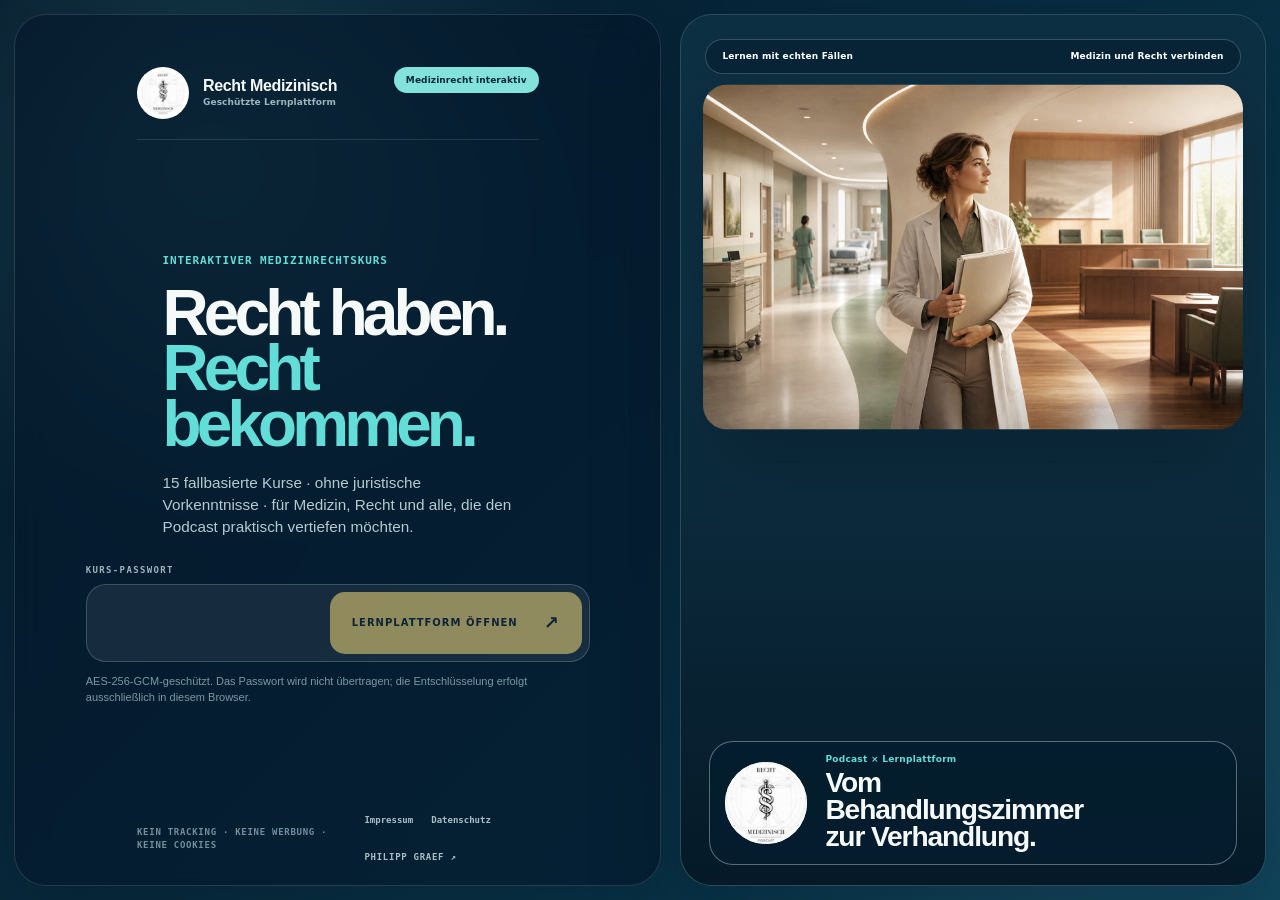
==== index.html @ 85a3ccbc "Refine login viewport and learning path navigation" ====
<!doctype html>
<html lang="de">
  <head>
    <meta charset="UTF-8" />
    <meta name="viewport" content="width=device-width, initial-scale=1.0" />
    <meta name="theme-color" content="#071d33" />
    <meta name="description" content="Recht Medizinisch – interaktive Lernplattform zu Arzthaftung, Verfahrensrecht, Berufsrecht und klinischer Praxis." />
    <meta name="robots" content="noindex, nofollow, noarchive" />
    <meta property="og:title" content="Recht Medizinisch – Recht haben. Recht bekommen." />
    <meta property="og:description" content="15 fallbasierte Medizinrechtskurse mit Leitentscheidungen, Praxistransfer, Quiz und strengem Lernfortschritt." />
    <meta property="og:image" content="./og.png" />
    <meta property="og:type" content="website" />
    <link rel="icon" type="image/webp" href="./podcast-cover.webp" />
    <title>Recht Medizinisch · Lernplattform</title>
    <script type="module" crossorigin src="./assets/index-BN1XHNaE.js"></script>
    <link rel="stylesheet" crossorigin href="./assets/index-DxSUPu70.css">
  </head>
  <body>
    <div id="root"></div>
  </body>
</html>
---- assets/index-DxSUPu70.css ----
:root{--font-sans:"Segoe UI", Arial, sans-serif;--font-mono:"Cascadia Code", "Consolas", monospace;--navy:#073b5c;--blue:#075f94;--teal:#00a9b5;--teal-dark:#007f89;--mint:#dff6f4;--pale:#f3f8fa;--ink:#162b36;--muted:#61747e;--line:#ccdae0;--white:#fff;--orange:#c64b23;--green:#087965;--shadow:0 20px 60px #073b5c1f}*{box-sizing:border-box}body{background:var(--pale);color:var(--ink);font-family:var(--font-sans), Arial, sans-serif;margin:0}button,input{font:inherit}button,a{-webkit-tap-highlight-color:transparent}a{color:inherit}button:focus-visible,a:focus-visible,input:focus-visible{outline-offset:3px;outline:3px solid #ffcc4d}.hero{color:var(--white);background:radial-gradient(circle at 82% 26%,#00a9b55c,#0000 28%),linear-gradient(135deg,#052d49 0%,#064c70 58%,#063b5c 100%);overflow:hidden}.topbar{border-bottom:1px solid #ffffff26;justify-content:space-between;align-items:center;gap:24px;width:min(1180px,100% - 40px);margin:0 auto;padding:24px 0;display:flex}.brand{color:#fff;font:inherit;text-align:left;cursor:pointer;background:0 0;border:0;align-items:center;gap:12px;padding:0;text-decoration:none;display:flex}.brand-mark,.certificate-seal{background:var(--teal);color:#fff;letter-spacing:-.04em;border-radius:14px;place-items:center;width:48px;height:48px;font-weight:900;display:grid}.brand span:last-child{flex-direction:column;display:flex}.brand strong{font-size:17px}.brand small{color:#ffffffa8;margin-top:2px;font-size:12px}.nav-actions,.hero-actions,.source-actions{flex-wrap:wrap;align-items:center;gap:10px;display:flex}.ghost,.primary,.secondary,.complete-button,.text-button{cursor:pointer;border:0;border-radius:10px;padding:12px 17px;font-weight:760;text-decoration:none;transition:transform .18s,background .18s,border-color .18s}.ghost{color:#fff;background:#ffffff14;border:1px solid #ffffff42}.ghost:hover{background:#ffffff26}.primary{background:var(--teal);color:#032f39;box-shadow:0 10px 24px #0000001f}.primary:hover,.secondary:hover,.ghost:hover{transform:translateY(-2px)}.primary:disabled{opacity:.45;cursor:not-allowed;transform:none}.secondary{color:var(--navy);border:1px solid var(--line);background:#fff}.complete-button{background:var(--mint);color:var(--green);cursor:default;border:1px solid #75c8bb}.text-button{color:var(--blue);text-underline-offset:4px;background:0 0;padding-inline:4px;text-decoration:underline}.hero-grid{grid-template-columns:1.25fr .75fr;align-items:center;gap:80px;width:min(1180px,100% - 40px);min-height:570px;margin:0 auto;padding:74px 0 78px;display:grid}.eyebrow{letter-spacing:.14em;text-transform:uppercase;color:var(--teal-dark);margin:0 0 8px;font-size:12px;font-weight:900;line-height:1.3}.hero .eyebrow,.module-shell .eyebrow,.podcast-alert .eyebrow,.presentation-overlay .eyebrow{color:#58e0e4}.hero h1{letter-spacing:-.055em;margin:0 0 22px;font-size:clamp(48px,7vw,86px);line-height:.94}.privacy-note{color:#ffffff94;margin:18px 0 0;font-size:12px}.progress-panel{-webkit-backdrop-filter:blur(10px);backdrop-filter:blur(10px);background:#ffffff17;border:1px solid #ffffff2e;border-radius:24px;padding:34px;box-shadow:0 28px 80px #00000029}.progress-ring{--progress:0deg;background:conic-gradient(#55dce2 var(--progress), #ffffff29 0);border-radius:50%;place-items:center;width:154px;height:154px;margin:0 auto 28px;display:grid;position:relative}.progress-ring:after{content:"";background:#073e60;border-radius:50%;position:absolute;inset:13px}.progress-ring span{z-index:1;font-size:43px;font-weight:900;position:relative}.progress-ring small{margin-left:2px;font-size:18px}.progress-panel p{color:#ffffffb3;line-height:1.5}.progress-track,.mini-track{background:#ffffff24;border-radius:999px;height:8px;display:block;overflow:hidden}.progress-track{margin:24px 0 12px}.progress-track span,.mini-track i{border-radius:inherit;background:var(--teal);height:100%;transition:width .35s;display:block}.completion-rule{margin:0;font-size:12px}.section{width:min(1180px,100% - 40px);margin:0 auto;padding:78px 0}.section-heading{justify-content:space-between;align-items:end;gap:20px;margin-bottom:28px;display:flex}.section-heading h2,.certificate-gate h2{letter-spacing:-.04em;color:var(--navy);margin:0;font-size:clamp(32px,4vw,48px)}.count-badge{border:1px solid var(--line);color:var(--muted);background:#fff;border-radius:999px;padding:8px 12px;font-size:13px;font-weight:700}.outcomes{grid-template-columns:repeat(2,1fr);gap:12px;display:grid}.outcome{border:1px solid var(--line);background:#fff;border-radius:14px;grid-template-columns:50px 1fr;align-items:center;gap:12px;min-height:86px;padding:16px 20px;display:grid}.outcome span{color:var(--teal-dark);font-size:20px;font-weight:900}.outcome p{margin:0;line-height:1.5}.podcast-alert{color:#fff;background:linear-gradient(120deg, var(--navy), #085f7c);width:min(1180px,100% - 40px);box-shadow:var(--shadow);border-radius:20px;justify-content:space-between;align-items:center;gap:28px;margin:44px auto 6px;padding:32px 36px;display:flex}.podcast-alert h2{margin:0 0 8px;font-size:27px}.podcast-alert p:last-child{color:#ffffffbd;margin:0;line-height:1.5}.podcast-alert a{border:1px solid #ffffff5c;border-radius:10px;flex:none;padding:12px 16px;font-weight:800;text-decoration:none}.section-intro{max-width:820px;color:var(--muted);margin:-10px 0 28px;line-height:1.6}.day-grid{grid-template-columns:repeat(3,1fr);gap:14px;display:grid}.day-card{text-align:left;min-height:218px;color:var(--ink);border:1px solid var(--line);cursor:pointer;background:#fff;border-radius:15px;flex-direction:column;padding:21px;transition:transform .2s,box-shadow .2s,border-color .2s;display:flex}.day-card:hover,.day-card.active{border-color:var(--teal);transform:translateY(-4px);box-shadow:0 18px 38px #073b5c1f}.day-no{color:var(--teal-dark);font-size:26px;font-weight:950}.day-meta{color:var(--muted);text-transform:uppercase;letter-spacing:.04em;margin:5px 0 16px;font-size:12px;font-weight:700}.day-card strong{color:var(--navy);font-size:18px;line-height:1.25}.day-decision{color:var(--muted);margin-top:9px;font-size:12px}.day-card .mini-track{background:#e5eef1;margin-top:auto}.day-percent{color:var(--navy);margin:18px 0 5px;font-size:22px;font-weight:950}.day-status{color:var(--teal-dark);margin-top:8px;font-size:12px;font-weight:850}.module-shell{background:linear-gradient(#062f4c 0,#083e5d 290px,#edf5f7 290px);padding:58px max(20px,50vw - 590px) 82px;scroll-margin-top:14px}.module-nav{color:#fff;justify-content:space-between;align-items:center;margin-bottom:25px;display:flex}.module-nav button{color:#fff;cursor:pointer;background:0 0;border:0;font-weight:750}.module-nav button:disabled{opacity:.32;cursor:default}.module-nav span{color:#ffffffa8;font-size:13px}.module{box-shadow:var(--shadow);background:#fff;border-radius:24px;overflow:hidden}.module-header{color:#fff;background:radial-gradient(circle at 85% 20%,#00a9b561,#0000 32%),linear-gradient(135deg,#073b5c,#075b7a);grid-template-columns:1fr auto;align-items:center;gap:30px;min-height:230px;padding:45px 52px;display:grid}.module-header h2{letter-spacing:-.045em;max-width:780px;margin:0 0 10px;font-size:clamp(34px,4.5vw,56px);line-height:1.05}.module-header p:last-child{color:#ffffffb3;max-width:800px;margin:0;font-size:17px;line-height:1.5}.module-score{text-align:center;background:#ffffff1c;border:1px solid #ffffff40;border-radius:50%;place-content:center;width:128px;height:128px;display:grid}.module-score.complete{background:var(--green)}.module-score strong{font-size:31px}.module-score span{text-transform:uppercase;letter-spacing:.08em;font-size:10px}.learning-goals{background:var(--mint);border-left:5px solid var(--teal);border-radius:12px;margin:36px 52px 0;padding:25px 28px}.learning-goals h3{color:var(--navy);margin:0 0 12px;font-size:20px}.learning-goals ul{gap:8px;margin:0;padding-left:22px;line-height:1.5;display:grid}.module-step{border-bottom:1px solid var(--line);margin:0 52px;padding:45px 0}.step-head{grid-template-columns:48px 1fr auto;align-items:center;gap:14px;margin-bottom:25px;display:grid}.step-head>span{color:#fff;background:var(--navy);border-radius:50%;place-items:center;width:42px;height:42px;font-weight:900;display:grid}.step-head h3{color:var(--navy);margin:0;font-size:25px}.step-head b{color:var(--muted);text-transform:uppercase;letter-spacing:.05em;font-size:12px}.step-head b.ok{color:var(--green)}.basics-grid,.decision-grid{grid-template-columns:repeat(3,1fr);gap:14px;margin-bottom:22px;display:grid}.basic-card,.decision-grid>div{border:1px solid var(--line);background:#fbfdfe;border-radius:13px;padding:23px}.basic-card h4,.decision-grid h4{color:var(--navy);margin:0 0 10px;font-size:17px}.basic-card p,.decision-grid p{color:#40535d;margin:0;font-size:14px;line-height:1.58}.norms{flex-wrap:wrap;gap:5px;margin-top:16px;display:flex}.norms span{color:var(--navy);font-family:var(--font-mono), monospace;background:#e6f0f5;border-radius:6px;padding:5px 8px;font-size:10px}.prompt{color:var(--ink);font-size:18px;font-weight:650;line-height:1.55}.choice-list,.transfer-list{gap:9px;display:grid}.choice-list button,.transfer-list button{border:1px solid var(--line);width:100%;min-height:58px;color:var(--ink);text-align:left;cursor:pointer;background:#fff;border-radius:10px;align-items:center;gap:13px;padding:12px 16px;display:flex}.choice-list button:hover,.transfer-list button:hover{border-color:var(--teal);background:#f4fcfc}.choice-list button>span{width:32px;height:32px;color:var(--navy);background:#e9f2f5;border-radius:50%;flex:none;place-items:center;font-weight:900;display:grid}.choice-list button.chosen,.transfer-list button.chosen{border-color:var(--blue);background:#eaf5fa}.choice-list button.right{background:#e8f8f4;border-color:#62b9a9}.choice-list button.wrong{background:#fff1ed;border-color:#d98a71}.feedback{border-radius:9px;margin:13px 0 0;padding:13px 16px;line-height:1.5}.feedback.success{color:#085d4e;background:#e4f6f1}.feedback.retry{color:#8b341d;background:#ffede7}.vote-compare{grid-template-columns:1fr 1fr;gap:12px;margin-top:20px;display:grid}.vote-compare>div{background:var(--pale);border-radius:10px;padding:18px}.vote-compare span{color:var(--muted);text-transform:uppercase;margin-bottom:6px;font-size:11px;font-weight:800;display:block}.decision-cite{flex-wrap:wrap;align-items:center;gap:10px;margin-bottom:18px;display:flex}.decision-cite>*{border:1px solid var(--line);font-family:var(--font-mono), monospace;background:#fff;border-radius:7px;padding:7px 10px;font-size:12px}.decision-cite strong{background:var(--navy);color:#fff;border-color:var(--navy)}.source-actions{margin-top:20px}.transfer-list button span{color:var(--teal-dark);font-size:20px;font-weight:900}.podcast-box{background:var(--navy);color:#fff;border-radius:14px;justify-content:space-between;align-items:center;gap:20px;margin:36px 52px;padding:25px 28px;display:flex}.podcast-box h3{margin:0 0 7px;font-size:22px}.podcast-box p:last-child{color:#ffffffb3;margin:0;line-height:1.5}.podcast-box a{border:1px solid #ffffff4d;border-radius:9px;flex:none;padding:11px 15px;font-weight:800;text-decoration:none}.reading{margin:0 52px 36px;padding:25px 0}.reading h3{color:var(--navy)}.reading>div{grid-template-columns:repeat(2,1fr);gap:9px;display:grid}.reading a{background:var(--pale);color:var(--blue);border-radius:9px;justify-content:space-between;gap:10px;padding:13px 15px;font-weight:650;text-decoration:none;display:flex}.reading a.opened{background:var(--mint);color:#075c52}.day-finish{background:#eef3f5;justify-content:space-between;align-items:center;gap:20px;margin:0;padding:32px 52px;display:flex}.day-finish.done{background:var(--mint)}.day-finish strong{color:var(--navy);font-size:20px}.day-finish p{color:var(--muted);margin:5px 0 0}.certificate-gate{text-align:center;background:#dce7eb;margin:0;padding:86px max(20px,50vw - 590px)}.certificate-gate>div:not(.certificate-wrap){max-width:760px;margin:0 auto}.certificate-gate p{color:var(--muted);line-height:1.6}.certificate-wrap{max-width:980px;margin:0 auto}.certificate{color:var(--navy);border:10px double var(--navy);box-shadow:var(--shadow);background:#fff;padding:60px 75px;position:relative}.certificate-seal{border-radius:50%;width:76px;height:76px;margin:22px auto;font-size:24px}.certificate h2{margin:0 0 20px;font-family:Georgia,serif;font-size:52px}.certificate-kicker{text-transform:uppercase;letter-spacing:.1em;font-size:11px;font-weight:800}.certificate-name{border-bottom:1px solid var(--navy);max-width:610px;margin:24px auto;padding-bottom:10px;font-family:Georgia,serif;font-size:30px;display:block}.certificate-meta{justify-content:center;gap:34px;margin:32px 0 22px;font-weight:800;display:flex}.certificate small{color:var(--muted)}.certificate-controls{justify-content:center;align-items:end;gap:12px;margin-top:22px;display:flex}.certificate-controls label{text-align:left;color:var(--navy);font-weight:750}.certificate-controls input{border:1px solid var(--line);background:#fff;border-radius:9px;min-width:310px;margin-top:6px;padding:12px 14px;display:block}.site-footer{color:#ffffffad;background:#052f4a;grid-template-columns:minmax(220px,.8fr) minmax(320px,1.4fr) auto;align-items:start;gap:40px;padding:38px max(20px,50vw - 590px);display:grid}.site-footer strong{color:#fff}.site-footer p{max-width:560px;margin:5px 0 0;font-size:12px;line-height:1.5}.footer-disclaimer{max-width:620px}.footer-legal{justify-items:start;gap:8px;display:grid}.footer-legal a{color:#fff;text-underline-offset:3px;font-size:12px;font-weight:800}.legal-shell{background:#f3f0e9;min-height:70vh;padding-bottom:100px}.legal-hero{color:#fff;background:radial-gradient(circle at 84% 18%,#2ec9c347,#0000 26%),linear-gradient(130deg,#071d33,#0b4f65);padding:82px max(28px,50vw - 520px) 68px}.legal-hero h1{letter-spacing:-.04em;margin:0 0 18px;font:700 clamp(48px,6vw,76px)/.98 Georgia,serif}.legal-hero>p:not(.eyebrow){color:#ffffffb8;max-width:790px;font-size:17px;line-height:1.65}.legal-hero small{color:#ffffff8a;margin-top:18px;display:block}.legal-content{z-index:2;background:#fffffff5;border:1px solid #d7dfdc;border-radius:25px;width:min(1040px,100% - 56px);margin:-26px auto 0;padding:48px;position:relative;box-shadow:0 20px 60px #071d3317}.legal-content section{border-bottom:1px solid #dce5e2;padding:25px 0}.legal-content section:first-of-type{padding-top:0}.legal-content h2{color:var(--navy);overflow-wrap:anywhere;-webkit-hyphens:auto;hyphens:auto;margin:0 0 13px;font:700 27px Georgia,serif}.legal-content p,.legal-content address{color:#465d66;margin:0 0 11px;font-size:14px;font-style:normal;line-height:1.7}.legal-content a{color:var(--blue);text-underline-offset:3px;font-weight:750}.legal-content code{color:#073d58;background:#e5f1ee;border-radius:5px;padding:2px 5px;font-size:12px}.legal-status{border-left:5px solid var(--teal);color:#0b3d4e;background:#e4f4ef;border-radius:12px;margin-bottom:34px;padding:22px 24px}.legal-status strong{color:var(--navy);font-size:18px}.legal-status p{margin:8px 0 0}.legal-actions{flex-wrap:wrap;gap:10px;padding-top:30px;display:flex}.brand-cover,.podcast-alert-cover,.course-media-card>img,.podcast-box>img,.podcast-library>img,.presentation-brand img,.certificate-seal,.footer-brand img{box-sizing:border-box;background:#fff;padding:5%;object-fit:contain!important}.presentation-overlay{z-index:100;color:#fff;background:#021420f5;place-items:center;padding:70px;display:grid;position:fixed;inset:0}.presentation-close{color:#fff;cursor:pointer;background:0 0;border:0;font-size:18px;position:absolute;top:24px;right:28px}.presentation-slide{border-left:10px solid var(--teal);background:linear-gradient(135deg,#073b5c,#075f78);width:min(1080px,100%);padding:60px;box-shadow:0 30px 80px #00000059}.presentation-slide h2{letter-spacing:-.045em;margin:0 0 16px;font-size:clamp(42px,6vw,75px);line-height:1.02}.presentation-cite{font-family:var(--font-mono), monospace;color:#7ce2e5;margin-bottom:34px}.presentation-headnote{max-width:970px;font-size:24px;line-height:1.5}.presentation-slide>p:last-of-type{color:#ffffffb3;line-height:1.55}.course-top{z-index:30;color:#fff;background:linear-gradient(120deg,#062f4c,#075b73);position:relative}.course-menu-wrap{position:relative}.course-menu-panel{z-index:80;background:#062f4c;border:1px solid #fff3;border-radius:14px;width:min(520px,100vw - 32px);max-height:min(68vh,610px);padding:8px;position:absolute;top:calc(100% + 10px);right:0;overflow-y:auto;box-shadow:0 24px 60px #00000052}.course-menu-panel button{color:#fff;text-align:left;cursor:pointer;background:0 0;border:0;border-radius:9px;grid-template-columns:34px 1fr auto;align-items:center;gap:10px;width:100%;padding:11px 12px;display:grid}.course-menu-panel button:hover,.course-menu-panel button:focus-visible{background:#ffffff1a;outline:none}.course-menu-panel button>span{color:#79dde2;font-family:var(--font-mono), monospace;font-weight:850}.course-menu-panel button strong{line-height:1.25}.course-menu-panel button em{color:#ffffffa6;font-size:12px;font-style:normal}.progress-pill{color:#fff;cursor:pointer;background:#ffffff1a;border:1px solid #ffffff40;border-radius:11px;align-items:center;gap:9px;min-width:132px;padding:7px 11px;display:flex}.progress-pill strong{color:#7ce2e5;font-size:18px}.progress-pill span{text-transform:uppercase;letter-spacing:.04em;font-size:10px}.completion-rule{color:var(--muted);margin:14px 0 0;font-size:12px;line-height:1.45}.source-groups{grid-template-columns:repeat(2,minmax(0,1fr));gap:12px;margin-top:30px;display:grid}.source-group{border:1px solid var(--line);background:#fff;border-radius:12px;overflow:hidden}.source-group summary{color:var(--navy);cursor:pointer;grid-template-columns:70px 1fr;align-items:center;gap:12px;padding:17px 18px;display:grid}.source-group summary span{color:var(--teal-dark);text-transform:uppercase;font-size:11px;font-weight:900}.source-group>div{gap:7px;padding:0 12px 12px;display:grid}.source-group a{color:var(--blue);background:var(--pale);border-radius:8px;grid-template-columns:105px 1fr auto;align-items:center;gap:9px;padding:11px 12px;font-size:12px;line-height:1.35;text-decoration:none;display:grid}.source-group a b{color:var(--navy);text-transform:uppercase;font-size:10px}.course-progress-banner{color:#fff;background:#ffffff14;border:1px solid #ffffff2b;border-radius:12px;grid-template-columns:auto 1fr auto;align-items:center;gap:20px;margin:-22px 0 22px;padding:13px 16px;display:grid}.course-progress-banner button{color:#fff;cursor:pointer;background:0 0;border:1px solid #ffffff38;border-radius:8px;padding:9px 12px}.course-progress-banner>div{flex-direction:column;gap:2px;display:flex}.course-progress-banner>div:last-child{text-align:right}.course-progress-banner span{color:#ffffff94;letter-spacing:.07em;font-size:9px;font-weight:850}.course-progress-banner strong{font-size:14px}.step-intro{color:var(--muted);margin:-6px 0 20px;font-size:13px;line-height:1.55}.material-list{gap:10px;display:grid}.material-card{border:1px solid var(--line);background:#fbfdfe;border-radius:11px;overflow:hidden}.material-card.read{background:#f1fbf8;border-color:#78c9ba}.material-card summary{color:var(--navy);cursor:pointer;grid-template-columns:38px 1fr auto;align-items:center;gap:10px;padding:15px 16px;display:grid}.material-card summary span{color:#fff;background:var(--blue);border-radius:50%;place-items:center;width:30px;height:30px;font-size:11px;font-weight:900;display:grid}.material-card.read summary span{background:var(--teal-dark)}.material-card summary em{color:var(--muted);font-size:11px;font-style:normal;font-weight:750}.material-card>div{padding:0 18px 17px 64px}.material-card p{color:var(--muted);line-height:1.62}.reading-head{justify-content:space-between;align-items:center;gap:16px;grid-template-columns:none!important;display:flex!important}.reading-head span{color:var(--teal-dark);font-size:12px;font-weight:850}.podcast-box.completed-source{box-shadow:inset 0 0 0 2px #64cbbb}.transfer-submit{margin-top:16px}.completion-modal{z-index:120;background:#021420f0;padding:70px 30px 30px;position:fixed;inset:0;overflow-y:auto}.modal-close{z-index:2;color:#fff;cursor:pointer;background:0 0;border:0;font-size:17px;position:fixed;top:22px;right:28px}.completion-modal .certificate-controls,.completion-modal .certificate-controls label{color:#fff}button:disabled{opacity:.48;cursor:not-allowed}@media (width<=900px){.hero-grid{grid-template-columns:1fr;gap:40px}.day-grid,.basics-grid,.decision-grid{grid-template-columns:repeat(2,1fr)}.module-header{grid-template-columns:1fr}.module-score{border-radius:12px;justify-content:center;align-items:baseline;gap:8px;width:auto;height:auto;padding:14px;display:flex}.module-score strong{font-size:24px}.presentation-overlay{padding:28px}.source-groups{grid-template-columns:1fr}.topbar{align-items:flex-start}.nav-actions{justify-content:flex-end}.course-progress-banner{grid-template-columns:1fr 1fr}.course-progress-banner button{grid-column:1/-1}}@media (width<=640px){.topbar,.section,.podcast-alert{width:min(100% - 28px,1180px)}.topbar{flex-direction:column;align-items:flex-start}.nav-actions{justify-content:flex-start;width:100%}.presentation-trigger{display:none}.progress-pill{margin-left:auto}.hero-grid{width:min(100% - 28px,1180px);padding-top:55px}.hero h1{font-size:50px}.outcomes,.day-grid,.basics-grid,.decision-grid,.reading>div,.vote-compare{grid-template-columns:1fr}.podcast-alert,.podcast-box,.day-finish,.site-footer,.certificate-controls{flex-direction:column;align-items:stretch}.section-heading{align-items:flex-start}.count-badge{display:none}.module-shell{padding-inline:10px}.module-nav span{display:none}.module-header,.module-step,.learning-goals,.reading,.podcast-box{margin-inline:20px;padding-inline:0}.module-header{margin:0;padding:34px 24px}.learning-goals{margin-top:22px;padding:22px}.decision-step{margin-inline:0;padding-inline:20px}.step-head{grid-template-columns:42px 1fr}.step-head b{grid-column:2}.certificate{padding:38px 24px}.certificate h2{font-size:38px}.certificate-meta{flex-direction:column;gap:8px}.certificate-controls input{width:100%;min-width:0}.presentation-slide{padding:34px 26px}.presentation-headnote{font-size:19px}.source-library{padding-inline:14px}.source-group summary{grid-template-columns:58px 1fr}.source-group a{grid-template-columns:82px 1fr auto}.course-menu-panel{width:auto;position:fixed;top:132px;left:14px;right:14px}.course-progress-banner{grid-template-columns:1fr 1fr;margin-top:0}.material-card summary{grid-template-columns:34px 1fr}.material-card summary em{grid-column:2}.material-card>div{padding-left:16px}.completion-modal{padding:62px 12px 20px}}@media print{body{background:#fff}body *{visibility:hidden!important}.certificate,.certificate *{visibility:visible!important}.certificate{width:100%;min-height:100vh;box-shadow:none;border-width:8px;flex-direction:column;justify-content:center;display:flex;position:fixed;inset:0}@page{size:A4 landscape;margin:12mm}}:root{--navy:#071d33;--blue:#0b6486;--teal:#20c6c3;--teal-dark:#078c8c;--mint:#dff3ed;--pale:#f3f0e9;--ink:#132837;--muted:#60717a;--line:#d5ddd9;--shadow:0 28px 80px #061d3321}body{background:#f3f0e9}.hero{background:radial-gradient(circle at 77% 25%,#18b2b447,#0000 30%),radial-gradient(circle at 10% 92%,#0e6e8759,#0000 38%),#061a30;position:relative}.hero:after{content:"";pointer-events:none;opacity:.16;background-image:linear-gradient(#ffffff0a 1px,#0000 1px),linear-gradient(90deg,#ffffff0a 1px,#0000 1px);background-size:56px 56px;position:absolute;inset:0;-webkit-mask-image:linear-gradient(#000,#0000 88%);mask-image:linear-gradient(#000,#0000 88%)}.topbar{z-index:50;border-bottom-color:#ffffff21;width:min(1320px,100% - 56px);padding:20px 0;position:relative}.brand-mark,.certificate-seal{color:#76e6df;background:0 0;border:1px solid #75e7e1b8;border-radius:50%;box-shadow:inset 0 0 0 5px #ffffff0a}.brand strong{letter-spacing:-.02em}.ghost{background:#ffffff0d;border-radius:999px;min-height:42px}.course-menu-trigger{align-items:center;gap:9px;display:inline-flex}.progress-pill{background:#ffffff12;border-radius:999px;padding:7px 14px 7px 10px}.course-menu-panel{-webkit-backdrop-filter:blur(16px);backdrop-filter:blur(16px);background:#051b30fa;border-radius:18px}.hero-grid{z-index:2;grid-template-columns:minmax(0,1fr) minmax(470px,.95fr);gap:66px;width:min(1320px,100% - 56px);min-height:760px;padding:76px 0 100px;position:relative}.hero-copy{align-self:center}.hero h1{letter-spacing:-.07em;max-width:720px;margin-bottom:28px;font-size:clamp(62px,7vw,104px);line-height:.88}.lede{max-width:690px;font-size:19px;line-height:1.72}.hero-actions .primary{border-radius:999px;padding:14px 22px}.hero-actions .secondary{color:#fff;background:0 0;border-color:#ffffff52;border-radius:999px;padding:13px 21px}.hero-side{align-self:center;padding-bottom:104px;position:relative}.hero-art{background:#0b3047;border:1px solid #ffffff24;border-radius:30px;height:390px;margin:0;position:relative;overflow:hidden;transform:perspective(1100px)rotateY(-3deg);box-shadow:0 42px 100px #00000057}.hero-art:after{content:"";background:linear-gradient(#0000 52%,#031221e0),linear-gradient(90deg,#041a2c52,#0000 45%);position:absolute;inset:0}.hero-art img{object-fit:contain;width:100%;height:100%;display:block}.hero-art figcaption{z-index:2;color:#fff;letter-spacing:.12em;text-transform:uppercase;align-items:center;gap:11px;font-size:11px;font-weight:850;display:flex;position:absolute;bottom:20px;left:28px;right:28px}.hero-art figcaption i{background:#5bdad5;flex:1;height:1px}.progress-panel{z-index:4;-webkit-backdrop-filter:blur(19px);backdrop-filter:blur(19px);background:#09273edb;border-radius:24px;grid-template-columns:116px 1fr;align-items:center;column-gap:24px;min-height:190px;padding:25px 28px;display:grid;position:absolute;bottom:0;left:44px;right:-16px;box-shadow:0 30px 70px #0000004d}.progress-ring{width:106px;height:106px;margin:0}.progress-ring small{font-size:13px}.progress-panel h2{font-size:25px}.progress-panel>.progress-track,.progress-panel>.completion-rule{grid-column:1/-1}.progress-panel>.completion-rule{color:#fff9;margin:0}.checklist-section{padding-bottom:46px}.section-heading h2,.certificate-gate h2{max-width:850px;font-size:clamp(38px,4.8vw,62px);line-height:1}.outcomes{grid-template-columns:repeat(2,minmax(0,1fr));gap:15px}.outcome{background:#fffc;border-radius:17px;min-height:102px;padding:21px 24px;box-shadow:0 8px 24px #061d330a}.outcome span{font-family:Georgia,serif;font-size:26px}.podcast-alert{width:min(1280px,100% - 56px);color:var(--navy);box-shadow:none;background:linear-gradient(120deg,#d9f1e9,#e9f6f2);border-radius:28px;align-items:stretch;margin:30px auto 8px;padding:46px}.podcast-alert:before{content:"RM";color:#fff;background:var(--navy);border-radius:50%;flex:none;align-self:flex-start;place-items:center;width:58px;height:58px;font-weight:900;display:grid}.podcast-alert-copy{flex:1}.podcast-alert .eyebrow{color:var(--teal-dark)}.podcast-alert h2{letter-spacing:-.035em;font-size:34px}.podcast-alert p:last-child,.podcast-alert p{color:#526c6d}.episode-link{color:var(--navy);margin-top:15px;font-weight:850;border:0!important;border-bottom:1px solid var(--navy)!important;border-radius:0!important;padding:10px 0!important;display:inline-flex!important}.podcast-platforms{align-content:center;gap:8px;min-width:230px;display:grid}.podcast-platforms a{min-height:45px;color:var(--navy);background:#ffffff8f;grid-template-columns:28px 1fr auto;align-items:center;gap:9px;font-size:12px;text-decoration:none;display:grid;border:1px solid #071d3326!important;border-radius:12px!important;padding:8px 12px!important}.platform-mark{color:#fff;border-radius:50%;place-items:center;width:27px;height:27px;font-size:13px;font-weight:950;display:grid}.platform-mark.spotify{background:#1db954}.platform-mark.apple{background:linear-gradient(145deg,#a65bf2,#e64c8d)}.platform-mark.amazon{color:#3dc5f3;background:#171d26;font:900 19px Georgia,serif}.platform-mark.podcastde{background:#e25241}.map-layout{grid-template-columns:minmax(0,1.7fr) minmax(300px,.72fr);align-items:start;gap:24px;display:grid}.day-card{background:#ffffffd6;border-radius:17px;min-height:182px;padding:20px 22px;position:relative;box-shadow:0 7px 24px #071d330a}.day-card.recommended{border-color:var(--teal-dark);box-shadow:0 0 0 3px #20c6c31a,0 18px 44px #071d331a}.day-no{color:#9cc8c6;font:700 30px Georgia,serif;position:absolute;top:16px;right:19px}.day-meta{margin:0 45px 11px 0}.day-card strong{max-width:84%;font-size:18px}.day-percent{margin:14px 0 4px;font-size:20px}.course-focus{color:#fff;box-shadow:var(--shadow);background:radial-gradient(circle at 90% 6%,#2bc7c34d,#0000 35%),#071d33;border-radius:24px;padding:32px;position:sticky;top:22px;overflow:hidden}.course-focus .eyebrow{color:#67dcd7}.focus-number{color:#ffffff2e;margin:16px 0 -4px;font:700 72px/.8 Georgia,serif;display:block}.course-focus h3{letter-spacing:-.035em;margin:0 0 13px;font-size:28px;line-height:1.08}.course-focus>p:not(.eyebrow){color:#ffffffad;line-height:1.55}.focus-decision{border-block:1px solid #ffffff26;gap:6px;margin:24px 0;padding:15px 0;display:grid}.focus-decision span{color:#6ad9d4;text-transform:uppercase;letter-spacing:.08em;font-size:10px}.focus-progress{justify-content:space-between;align-items:baseline;gap:10px;display:flex}.focus-progress strong{font-size:28px}.focus-progress span{color:#fff9;font-size:11px}.course-focus .mini-track{margin:8px 0 22px}.course-focus .primary{width:100%}.course-focus small{color:#ffffff80;margin-top:13px;line-height:1.45;display:block}.source-library{background:#e5ebe7;padding:100px max(28px,50vw - 640px)}.source-groups{grid-template-columns:repeat(2,minmax(0,1fr));gap:14px}.source-group{background:#ffffffdb;border-radius:17px}.source-group summary{padding:20px}.source-group>div{padding:0 13px 13px}.source-entry{background:var(--pale);border-radius:10px;overflow:hidden}.source-group .source-entry>a{background:0 0;border-radius:0}.source-access{color:#367166;border-top:1px solid #071d3314;grid-template-columns:18px 1fr;align-items:center;gap:5px;padding:8px 11px 10px;font-size:10px;display:grid}.source-access>span{color:#fff;background:#2f9c86;border-radius:50%;place-items:center;width:16px;height:16px;font-weight:900;display:grid}.source-access.access-restricted{color:#8a4e18;background:#fff8e9}.source-access.access-restricted>span{background:#d58a2f}.source-access a{color:var(--blue);text-underline-offset:3px;grid-column:2;text-decoration:underline;background:0 0!important;border:0!important;padding:0!important;display:inline!important}.course-top{z-index:60;-webkit-backdrop-filter:blur(16px);backdrop-filter:blur(16px);background:#051b30f5;position:sticky;top:0}.module-shell{background:linear-gradient(#071d33 0,#0a3550 340px,#f3f0e9 340px);padding:46px max(24px,50vw - 630px) 100px}.course-progress-banner{border-radius:16px}.module{border-radius:28px;box-shadow:0 36px 100px #051b302e}.module-header{background:radial-gradient(circle at 84% 22%,#28cac457,#0000 32%),linear-gradient(132deg,#071d33,#0b5368);min-height:300px;padding:58px 62px}.module-header h2{max-width:850px;font-size:clamp(42px,5vw,68px)}.learning-goals{border-radius:16px;margin:40px 62px 0;padding:29px 32px}.module-step{margin:0 62px;padding:54px 0}.decision-step{background:linear-gradient(130deg,#e4f3ef,#edf4f2);margin-inline:0;padding-inline:62px}.material-card{border-radius:14px}.choice-list,.transfer-list{gap:11px}.choice-list button,.transfer-list button{border-radius:13px;min-height:66px;padding:14px 17px}.choice-list button>strong{line-height:1.45}.source-actions{align-items:stretch}.source-actions>div{align-content:start;gap:8px;min-width:min(100%,315px);display:grid}.source-actions>div>a:first-child{text-align:center}.podcast-box{background:linear-gradient(130deg,#071d33,#0a4d61);border-radius:20px;align-items:stretch;margin:42px 62px;padding:34px}.podcast-box-copy{flex:1}.podcast-box-copy>p:last-of-type{color:#ffffffb3;max-width:720px;line-height:1.6}.podcast-box .episode-link{color:#79e2dc;border-bottom-color:#79e2dc!important}.podcast-box .podcast-platforms a{color:#fff;background:#ffffff12;border-color:#ffffff29!important}.reading{margin:0 62px 42px}.reading>div:last-child{grid-template-columns:repeat(2,minmax(0,1fr))}.reading-entry{background:var(--pale);border-radius:12px;overflow:hidden}.reading-entry.opened{background:var(--mint)}.reading-entry>a{background:0 0;border-radius:0}.reading-entry .source-access{padding-inline:14px}.day-finish{padding:37px 62px}@media (width<=1050px){.hero-grid{grid-template-columns:1fr;min-height:auto;padding-bottom:92px}.hero-copy{max-width:820px}.hero-side{width:min(720px,100%);margin:0 auto}.map-layout{grid-template-columns:1fr}.course-focus{position:relative;top:auto}.podcast-alert{flex-wrap:wrap}.podcast-alert .podcast-platforms{grid-template-columns:repeat(2,1fr);width:100%}}@media (width<=720px){.topbar,.hero-grid,.section,.podcast-alert,.course-map-section{width:min(100% - 28px,1320px)}.topbar{flex-direction:row;align-items:center;padding:14px 0}.brand small,.nav-actions>.ghost:first-child,.progress-pill span{display:none}.nav-actions{margin-left:auto}.progress-pill{min-width:66px}.hero-grid{gap:44px;padding-top:50px}.hero-copy{min-width:0;max-width:100%}.hero h1{overflow-wrap:anywhere;max-width:100%;font-size:clamp(44px,14vw,62px)}.lede{overflow-wrap:anywhere;max-width:100%;font-size:17px}.hero-art{border-radius:22px;height:260px;transform:none}.hero-side{padding-bottom:154px}.progress-panel{grid-template-columns:82px 1fr;column-gap:16px;min-height:225px;padding:20px;left:13px;right:13px}.progress-ring{width:78px;height:78px}.progress-ring:after{inset:7px}.progress-ring span{font-size:24px}.outcomes,.day-grid{grid-template-columns:1fr}.podcast-alert{padding:28px 24px}.podcast-alert:before{display:none}.podcast-alert .podcast-platforms{grid-template-columns:1fr}.course-focus{padding:27px}.source-library{padding-inline:14px}.source-groups{grid-template-columns:1fr}.module-shell{padding-inline:10px}.module-header{padding:38px 24px}.learning-goals{margin:22px 20px 0}.module-step{margin-inline:20px}.decision-step{margin-inline:0;padding-inline:20px}.podcast-box{margin:28px 20px;padding:25px}.podcast-box .podcast-platforms{min-width:0}.reading{margin-inline:20px}.reading>div:last-child{grid-template-columns:1fr}.day-finish{padding-inline:24px}.course-menu-panel{top:82px}}.topbar{width:min(1320px,100% - 48px);position:relative}.brand-cover{object-fit:cover;border:1px solid #ffffff4d;border-radius:50%;flex:none;width:52px;height:52px;box-shadow:0 8px 24px #0000002e}.nav-registers{background:#ffffff0f;border:1px solid #ffffff1f;border-radius:999px;align-items:center;gap:4px;padding:5px;display:flex}.nav-registers button{color:#ffffffad;cursor:pointer;background:0 0;border:0;border-radius:999px;padding:9px 14px;font-size:12px;font-weight:800}.course-menu-trigger{color:#fff;cursor:pointer;background:#ffffff12;border:1px solid #ffffff38;border-radius:12px;align-items:center;gap:9px;min-height:42px;padding:9px 13px;display:inline-flex}.menu-icon{gap:4px;width:20px;display:grid}.menu-icon i{background:currentColor;border-radius:99px;height:2px;display:block}.menu-label{font-size:12px;font-weight:850}.nav-drawer{z-index:90;width:min(620px,100vw - 32px);max-height:min(760px,100vh - 110px);color:var(--ink);border:1px solid var(--line);background:#fffffffa;border-radius:22px;padding:18px;position:absolute;top:calc(100% + 12px);right:0;overflow:auto;box-shadow:0 35px 90px #03182b4d}.drawer-registers{border-bottom:1px solid var(--line);grid-template-columns:repeat(4,1fr);gap:7px;padding-bottom:14px;display:grid}.drawer-registers button{color:#fff;background:var(--navy);cursor:pointer;border:0;border-radius:10px;min-height:42px;font-size:11px;font-weight:850}.nav-drawer>p{color:var(--muted);letter-spacing:.1em;text-transform:uppercase;margin:16px 2px 9px;font-size:10px;font-weight:900}.drawer-courses{gap:5px;display:grid}.drawer-courses button{text-align:left;min-height:48px;color:var(--ink);cursor:pointer;background:#f1f6f7;border:0;border-radius:10px;grid-template-columns:34px 1fr auto;align-items:center;gap:9px;padding:8px 10px;display:grid}.drawer-courses span{color:var(--teal-dark);font-weight:950}.drawer-courses strong{font-size:12px;line-height:1.25}.drawer-courses em{color:var(--muted);font-size:10px;font-style:normal;font-weight:800}.progress-pill{border-radius:13px}.hero-copy .secondary{color:#fff;background:#ffffff14;border-color:#ffffff47}.erlanger-feature{color:#fff;width:min(1280px,100% - 56px);box-shadow:var(--shadow);background:#071d33;border-radius:30px;grid-template-columns:minmax(340px,.9fr) 1.1fr;align-items:stretch;margin:22px auto 78px;display:grid;overflow:hidden}.erlanger-visual{background:radial-gradient(circle at 50% 45%,#0b4f65 0,#071d33 72%);place-items:center;min-height:410px;display:grid;position:relative;overflow:hidden}.erlanger-visual:after{content:"";background:linear-gradient(90deg,#0000 45%,#071d33 100%),linear-gradient(#0000,#071d33a6);position:absolute;inset:0}.erlanger-visual img{object-fit:contain;object-position:center center;box-sizing:border-box;width:100%;height:100%;padding:20px;display:block}.play-button{z-index:2;color:#05243c;background:#77e0da;border:1px solid #ffffff73;border-radius:50%;place-items:center;width:74px;height:74px;font-size:24px;text-decoration:none;display:grid;position:absolute;top:50%;left:50%;transform:translate(-50%,-50%);box-shadow:0 20px 50px #0000004d}.erlanger-feature>div:last-child{align-self:center;padding:54px}.erlanger-feature h2{margin:0 0 16px;font:700 clamp(38px,4vw,58px)/1 Georgia,serif}.erlanger-feature p:not(.eyebrow){color:#ffffffba;line-height:1.65}.erlanger-feature small{color:#ffffff73;margin-top:18px;line-height:1.45;display:block}.feature-links{flex-wrap:wrap;gap:8px;margin-top:22px;display:flex}.feature-links a{color:inherit;border:1px solid #ffffff3d;border-radius:999px;padding:10px 13px;font-size:11px;font-weight:850;text-decoration:none}.podcast-alert:before{content:none;display:none}.podcast-alert-cover{object-fit:cover;border:1px solid #071d331f;border-radius:50%;flex:none;width:112px;height:112px;box-shadow:0 16px 40px #071d3326}.learning-map{min-width:0}.map-phase{color:#fff;background:linear-gradient(120deg,#071d33,#0b576d);border-radius:15px;grid-template-columns:42px auto 1fr;align-items:center;gap:12px;margin-bottom:12px;padding:13px 17px;display:grid}.map-phase span{color:#06243c;background:#70dcd7;border-radius:50%;place-items:center;width:34px;height:34px;font-weight:950;display:grid}.map-phase strong{font-size:13px}.map-phase small{color:#fff9;justify-self:end}.day-card.previewed{border-color:#36bcb8;transform:translateY(-3px);box-shadow:0 18px 42px #071d331c}.library-teaser{color:#fff;background:radial-gradient(circle at 12% 20%,#20c5c138,#0000 23%),#071d33;width:min(1320px,100%);margin:24px auto 0;padding:90px max(28px,50vw - 640px)}.library-teaser>div:first-child{max-width:820px}.library-teaser h2{margin:0 0 17px;font:700 clamp(42px,5vw,68px)/1 Georgia,serif}.library-teaser>div:first-child>p:last-child{color:#ffffffa8;line-height:1.65}.library-teaser-actions{grid-template-columns:repeat(3,1fr);gap:14px;margin-top:35px;display:grid}.library-teaser-actions button{text-align:left;color:#fff;cursor:pointer;background:#ffffff0f;border:1px solid #ffffff2b;border-radius:19px;justify-items:start;min-height:170px;padding:24px;display:grid}.library-teaser-actions button:hover{background:#6fe0db1a;border-color:#6ee0db;transform:translateY(-3px)}.library-teaser-actions span{color:#6ee0db;font:700 37px Georgia,serif}.library-teaser-actions strong{font-size:18px}.library-teaser-actions small{color:#ffffff8c}.footer-brand{align-items:center;gap:12px;display:flex}.footer-brand img{border-radius:50%;width:48px;height:48px}.footer-brand p{margin:3px 0 0}.footer-profile{color:#72e1dc;text-underline-offset:3px;margin-top:6px;font-size:11px;font-weight:800;display:inline-block}.presentation-inline{color:#75ddd8;cursor:pointer;background:0 0;border:0;border-bottom:1px solid #75ddd8;margin-top:18px;padding:0 0 5px;font-weight:850}.course-media-card{color:#fff;background:linear-gradient(130deg,#071d33,#0b586d);border-radius:20px;grid-template-columns:1fr 130px;align-items:center;gap:30px;margin:42px 62px 0;padding:30px;display:grid}.course-media-card h3{margin:0 0 10px;font-size:25px}.course-media-card p:not(.eyebrow){color:#ffffffad;line-height:1.55}.course-media-card>img{object-fit:cover;border-radius:50%;width:130px;height:130px;box-shadow:0 18px 45px #00000040}.podcast-box>img{object-fit:cover;border-radius:50%;flex:none;width:96px;height:96px}.registry-shell{background:#f3f0e9;min-height:70vh;padding-bottom:100px}.registry-hero{color:#fff;background:radial-gradient(circle at 82% 18%,#2ec9c347,#0000 27%),linear-gradient(130deg,#071d33,#0b4f65);padding:82px max(28px,50vw - 640px) 70px}.registry-hero h1{letter-spacing:-.04em;max-width:900px;margin:0 0 20px;font:700 clamp(48px,6vw,78px)/.98 Georgia,serif}.registry-hero>p:not(.eyebrow){color:#ffffffb3;max-width:860px;font-size:17px;line-height:1.65}.registry-search{color:#ffffff9e;letter-spacing:.08em;text-transform:uppercase;gap:8px;width:min(720px,100%);margin-top:30px;font-size:11px;font-weight:850;display:grid}.registry-search input{color:#fff;text-transform:none;letter-spacing:0;background:#ffffff1a;border:1px solid #ffffff38;border-radius:13px;min-height:52px;padding:0 17px}.registry-search input::placeholder{color:#ffffff7a}.registry-filters{grid-template-columns:minmax(260px,2fr) minmax(150px,.8fr) minmax(230px,1.25fr);gap:11px;width:min(1080px,100%);margin-top:30px;display:grid}.registry-filters label{color:#ffffff9e;letter-spacing:.08em;text-transform:uppercase;gap:7px;font-size:10px;font-weight:900;display:grid}.registry-filters input,.registry-filters select{color:#fff;min-width:0;min-height:52px;font:700 13px var(--font-sans);text-transform:none;letter-spacing:0;background:#0b3b53;border:1px solid #ffffff38;border-radius:13px;padding:0 15px}.registry-filters input::placeholder{color:#ffffff75}.registry-result-count{color:#ffffff94;align-items:baseline;gap:8px;margin-top:16px;display:flex}.registry-result-count strong{color:#72e1dc;font:700 26px Georgia,serif}.registry-result-count span{font-size:12px}.judgment-grid{z-index:2;grid-template-columns:repeat(2,minmax(0,1fr));gap:17px;width:min(1280px,100% - 56px);margin:-28px auto 0;display:grid;position:relative}.judgment-card{background:#ffffffed;border:1px solid #d6dfdd;border-radius:24px;padding:34px;position:relative;overflow:hidden;box-shadow:0 15px 45px #071d3314}.judgment-card-no{color:#d5e3df;font:700 49px Georgia,serif;position:absolute;top:16px;right:22px}.judgment-card h2{max-width:80%;color:var(--navy);overflow-wrap:anywhere;-webkit-hyphens:auto;hyphens:auto;margin:0 0 12px;font:700 30px/1.07 Georgia,serif}.judgment-card>p:not(.eyebrow){color:#475d66;line-height:1.58}.judgment-docket{color:var(--navy);font-family:var(--font-mono);background:#e5f1ee;border-radius:8px;margin-bottom:16px;padding:7px 10px;font-size:12px;font-weight:850;display:inline-flex}.judgment-cite{flex-wrap:wrap;gap:6px;margin-bottom:17px;display:flex}.judgment-cite>*{color:var(--navy);font:800 11px var(--font-mono);background:#e5f1ee;border-radius:8px;padding:7px 9px}.judgment-tenor,.judgment-holding{background:#f5f2eb;border-radius:10px;margin:14px 0;padding:16px}.judgment-tenor{border-left:4px solid var(--navy)}.judgment-holding{border-left:4px solid #80aaa4}.judgment-tenor strong,.judgment-holding strong{color:var(--navy);font-size:12px}.judgment-tenor p,.judgment-holding p{color:#475d66;margin:6px 0 0;font-size:13px;line-height:1.55}.judgment-practice{border-left:4px solid var(--teal);background:#eef7f5;border-radius:8px;gap:6px;margin:18px 0;padding:16px;display:grid}.judgment-practice span{color:#445b63;font-size:13px;line-height:1.5}.judgment-status{margin:16px 0;font-size:12px;color:#5e6f74!important}.judgment-courses,.judgment-extras{flex-wrap:wrap;gap:6px;margin:12px 0;display:flex}.judgment-courses button,.judgment-extras a{border:1px solid var(--line);color:var(--blue);cursor:pointer;background:#fff;border-radius:999px;padding:7px 10px;font-size:10px;font-weight:850;text-decoration:none}.judgment-actions{flex-wrap:wrap;gap:8px;margin-top:12px;display:flex}.judgment-actions>a{align-items:center;display:inline-flex}.related-landmarks{color:#fff;background:linear-gradient(135deg,#071d33,#0b5167);border-radius:20px;margin:28px 62px 0;padding:31px}.related-landmarks>header{justify-content:space-between;align-items:end;gap:24px;display:flex}.related-landmarks h3{margin:0;font:700 29px/1.1 Georgia,serif}.related-landmarks>header>span{color:#74ded9;border:1px solid #ffffff2e;border-radius:999px;flex:none;padding:8px 11px;font-size:11px;font-weight:900}.related-landmarks>p{color:#ffffffa3;max-width:900px;line-height:1.55}.related-landmarks>div{gap:8px;margin-top:20px;display:grid}.related-landmarks details{background:#ffffff0f;border:1px solid #ffffff26;border-radius:13px;overflow:hidden}.related-landmarks summary{cursor:pointer;grid-template-columns:140px 1fr auto;align-items:center;gap:14px;padding:15px 17px;display:grid}.related-landmarks summary>span{color:#74ded9;gap:2px;font-weight:900;display:grid}.related-landmarks summary small{color:#ffffff7a;font-size:10px}.related-landmarks summary strong{font-size:13px}.related-landmarks summary em{color:#ffffff8c;font:normal 10px var(--font-mono)}.related-landmarks details>article{background:#0000001a;border-top:1px solid #ffffff1f;grid-template-columns:repeat(3,minmax(0,1fr));gap:13px;padding:18px;display:grid}.related-landmarks details>article>div:not(.related-links){background:#ffffff0f;border-radius:9px;padding:14px}.related-landmarks article b{color:#74ded9;font-size:11px}.related-landmarks article p{color:#ffffffba;margin:7px 0 0;font-size:12px;line-height:1.55}.related-landmarks article>small{color:#ffffff78;grid-column:1/-1}.related-links{flex-wrap:wrap;grid-column:1/-1;gap:8px;display:flex}.related-links a{color:#fff;border:1px solid #ffffff2e;border-radius:8px;padding:8px 10px;font-size:10px;font-weight:850;text-decoration:none}.presentation-download-card{background:#ffffff12;border:1px solid #ffffff2e;border-radius:18px;grid-template-columns:1fr auto auto;align-items:center;gap:12px;max-width:920px;margin-top:34px;padding:20px;display:grid}.presentation-download-card>div{gap:4px;display:grid}.presentation-download-card span,.presentation-download-card small{color:#ffffff94;font-size:11px}.presentation-download-card strong{font-size:19px}.norm-library{gap:48px;width:min(1280px,100% - 56px);margin:70px auto 0;display:grid}.norm-library section>h2{color:var(--navy);margin:0 0 17px;font:700 33px Georgia,serif}.norm-grid{grid-template-columns:repeat(3,minmax(0,1fr));gap:11px;display:grid}.norm-grid a{border:1px solid var(--line);min-height:140px;color:var(--ink);background:#fff;border-radius:17px;align-content:start;gap:9px;padding:20px;text-decoration:none;display:grid}.norm-grid a:hover{border-color:var(--teal);transform:translateY(-2px);box-shadow:0 15px 36px #071d3317}.norm-grid strong{color:var(--navy);font:700 22px Georgia,serif}.norm-grid span{color:#4e636c;font-size:13px;line-height:1.45}.norm-grid small{color:var(--teal-dark);margin-top:auto;font-weight:850}.practical-library{width:min(1280px,100% - 56px);margin:78px auto}.practical-library>div:last-child{grid-template-columns:repeat(3,minmax(0,1fr));gap:11px;display:grid}.practical-library a{color:#fff;background:#071d33;border-radius:17px;gap:7px;min-height:190px;padding:23px;text-decoration:none;display:grid}.practical-library a>span{color:#70dcd7;letter-spacing:.08em;text-transform:uppercase;font-size:10px;font-weight:900}.practical-library a strong{font-size:20px}.practical-library a small{color:#ffffff9e;line-height:1.5}.practical-library a em{color:#75ddd8;margin-top:auto;font-size:11px;font-style:normal;font-weight:850}.registry-shell .source-library{margin-top:80px}.source-group summary button{color:var(--blue);background:var(--mint);cursor:pointer;border:0;border-radius:8px;margin-left:auto;padding:6px 9px;font-size:10px;font-weight:850}.podcast-library{background:linear-gradient(120deg,#d9f1e9,#edf7f3);border-radius:25px;grid-template-columns:170px 1fr;align-items:center;gap:38px;width:min(1280px,100% - 56px);margin:80px auto 0;padding:42px;display:grid}.podcast-library>img{object-fit:cover;border-radius:50%;width:170px;height:170px;box-shadow:0 18px 48px #071d332e}.podcast-library h2{color:var(--navy);margin:0 0 8px;font:700 38px Georgia,serif}.podcast-library .podcast-platforms{grid-template-columns:repeat(2,1fr);margin-top:20px}.presentation-overlay.full-deck{z-index:500;color:#fff;background:#031523;grid-template-rows:auto 1fr auto;place-items:stretch stretch;padding:0;display:grid;position:fixed;inset:0;overflow:hidden}.presentation-toolbar{z-index:4;background:#031523f5;border-bottom:1px solid #ffffff1f;justify-content:space-between;align-items:center;gap:18px;padding:12px 18px;display:flex;position:relative}.presentation-brand{align-items:center;gap:10px;display:flex}.presentation-brand img{border-radius:50%;width:43px;height:43px}.presentation-brand div{gap:2px;display:grid}.presentation-brand span{color:#ffffff85;font-size:10px}.presentation-tools{align-items:end;gap:7px;display:flex}.presentation-tools label{color:#ffffff73;letter-spacing:.07em;text-transform:uppercase;gap:3px;font-size:8px;font-weight:900;display:grid}.presentation-tools input,.presentation-tools select{color:#fff;background:#0b2a40;border:1px solid #ffffff2e;border-radius:8px;height:36px;padding:0 9px}.presentation-tools select{max-width:220px}.presentation-tools input[type=number]{width:74px}.presentation-tools>a,.presentation-tools>button{color:#fff;cursor:pointer;background:#ffffff12;border:1px solid #ffffff2e;border-radius:8px;align-items:center;min-height:36px;padding:0 11px;font-size:10px;font-weight:850;text-decoration:none;display:inline-flex}.presentation-results{background:#08243a;border:1px solid #ffffff26;border-radius:12px;gap:4px;width:min(520px,100vw - 40px);max-height:360px;padding:8px;display:grid;position:absolute;top:calc(100% + 4px);right:130px;overflow:auto;box-shadow:0 25px 60px #00000073}.presentation-results button{text-align:left;color:#fff;cursor:pointer;background:#ffffff0d;border:0;border-radius:7px;grid-template-columns:36px 1fr;gap:8px;padding:9px;display:grid}.presentation-results span{color:#71ddd8}.presentation-stage{place-items:center;min-height:0;padding:22px;display:grid;overflow:auto}.presentation-canvas{aspect-ratio:16/9;color:#071d33;background:linear-gradient(135deg,#f8f5ed,#fff);border-radius:12px;grid-template-rows:auto minmax(0,1fr) auto;width:min(1380px,177.7vh - 284.32px,100vw - 44px);padding:clamp(28px,4vw,62px);display:grid;position:relative;overflow:hidden;box-shadow:0 35px 100px #0000006b}.presentation-canvas:before{content:"";background:#20b9b5;width:11px;position:absolute;top:0;bottom:0;left:0}.slide-variant-1{background:radial-gradient(circle at 83% 20%,#2bc5bf40,#0000 28%),#f8f5ed}.slide-variant-2{color:#fff;background:radial-gradient(circle at 80% 20%,#2bc5bf40,#0000 30%),#071d33}.slide-variant-3{background:linear-gradient(135deg,#dff1eb,#fbf7ee)}.slide-topline{z-index:1;color:#138f8c;letter-spacing:.13em;text-transform:uppercase;justify-content:space-between;gap:16px;font-size:clamp(8px,1vw,12px);font-weight:900;display:flex;position:relative}.slide-topline em{color:#7d8a8d;font-style:normal}.slide-content{z-index:1;scrollbar-gutter:stable;align-content:center;align-self:stretch;gap:clamp(10px,1.7vh,20px);min-height:0;padding:8px 8px 8px 0;display:grid;position:relative;overflow:auto}.slide-content header>p{color:#138f8c;margin:0 0 8px;font-size:clamp(10px,1.25vw,17px);font-weight:850}.slide-content h1{letter-spacing:-.04em;max-width:1150px;margin:0;font:700 clamp(27px,4.2vw,64px)/1.02 Georgia,serif}.slide-lead{color:#4e636c;max-width:1050px;margin-top:14px;font-size:clamp(12px,1.5vw,22px);line-height:1.45}.slide-variant-2 .slide-lead,.slide-variant-2 .slide-body{color:#ffffffb3}.slide-body{color:#435961;max-width:1100px;margin:0;font-size:clamp(11px,1.35vw,19px);line-height:1.5}.slide-array{grid-template-columns:repeat(auto-fit,minmax(180px,1fr));gap:clamp(8px,1.2vw,15px);min-height:0;display:grid}.slide-array>div{background:#ffffffad;border:1px solid #071d3324;border-radius:13px;padding:clamp(11px,1.6vw,22px);overflow:hidden}.slide-variant-2 .slide-array>div{background:#ffffff12;border-color:#ffffff26}.slide-array strong{color:#087f7c;font-size:clamp(11px,1.25vw,17px)}.slide-array p{margin:7px 0 0;font-size:clamp(9px,1.05vw,15px);line-height:1.42}.slide-callout{color:inherit;background:#20b9b51c;border-left:5px solid #20b9b5;padding:14px 18px;font-size:clamp(11px,1.25vw,17px);font-weight:750}.slide-source{color:#66777d;white-space:nowrap;text-overflow:ellipsis;align-self:end;font-size:clamp(7px,.75vw,10px);overflow:hidden}.slide-density-compact .slide-content{align-content:start;gap:clamp(7px,1.2vh,13px)}.slide-density-compact .slide-content h1{font-size:clamp(25px,3.2vw,47px)}.slide-density-compact .slide-lead,.slide-density-compact .slide-body{font-size:clamp(10px,1.12vw,16px);line-height:1.35}.slide-density-compact .slide-array>div{padding:clamp(8px,1vw,14px)}.slide-density-compact .slide-array p{font-size:clamp(8px,.9vw,13px);line-height:1.32}.slide-density-very-compact .slide-content{align-content:start;gap:7px}.slide-density-very-compact .slide-content h1{font-size:clamp(22px,2.65vw,40px)}.slide-density-very-compact .slide-lead,.slide-density-very-compact .slide-body{font-size:clamp(9px,.98vw,14px);line-height:1.3}.slide-density-very-compact .slide-array{gap:7px}.slide-density-very-compact .slide-array>div{padding:8px 10px}.slide-density-very-compact .slide-array strong{font-size:clamp(9px,1vw,14px)}.slide-density-very-compact .slide-array p{margin-top:4px;font-size:clamp(7.5px,.82vw,12px);line-height:1.26}.slide-density-very-compact .slide-callout{padding:9px 12px;font-size:clamp(9px,1vw,14px)}.presentation-loading,.presentation-error{text-align:center;color:#ffffffb8;place-items:center;gap:16px;display:grid}.presentation-loading span{border:4px solid #ffffff2e;border-top-color:#70dcd7;border-radius:50%;width:44px;height:44px;animation:.8s linear infinite rm-spin}@keyframes rm-spin{to{transform:rotate(360deg)}}.presentation-controls{background:#031523;border-top:1px solid #ffffff1f;grid-template-columns:auto 1fr auto;align-items:center;gap:15px;padding:12px 18px;display:grid}.presentation-controls button{color:#fff;cursor:pointer;background:#ffffff12;border:1px solid #ffffff2e;border-radius:9px;min-height:38px;padding:0 15px}.presentation-controls button:disabled{opacity:.3;cursor:default}.presentation-progress{background:#ffffff1f;border-radius:99px;height:5px;overflow:hidden}.presentation-progress span{border-radius:inherit;background:#70dcd7;height:100%;transition:width .2s;display:block}.certificate-seal{object-fit:cover;background:0 0;border:0;border-radius:50%;display:block}@media (width<=1080px){.nav-registers{display:none}.erlanger-feature{grid-template-columns:1fr}.erlanger-visual{min-height:330px}.erlanger-visual:after{background:linear-gradient(#0000 35%,#071d33 100%)}.judgment-grid,.norm-grid,.practical-library>div:last-child{grid-template-columns:repeat(2,minmax(0,1fr))}.presentation-toolbar{align-items:flex-start}.presentation-tools{flex-wrap:wrap;justify-content:flex-end}.registry-filters{grid-template-columns:1fr 1fr}.registry-filters label:first-child{grid-column:1/-1}.related-landmarks details>article{grid-template-columns:1fr}.related-landmarks article>small,.related-links{grid-column:1}}@media (width<=720px){.topbar{width:calc(100% - 24px)}.brand-cover{width:43px;height:43px}.brand strong{font-size:14px}.menu-label{display:none}.drawer-registers{grid-template-columns:repeat(2,1fr)}.erlanger-feature,.judgment-grid,.norm-library,.practical-library,.podcast-library{width:calc(100% - 28px)}.erlanger-feature>div:last-child{padding:30px 24px 36px}.erlanger-feature h2{font-size:40px}.erlanger-visual{min-height:250px}.podcast-alert-cover{width:82px;height:82px}.map-phase{grid-template-columns:36px 1fr}.map-phase small{grid-column:2;justify-self:start}.library-teaser-actions,.judgment-grid,.norm-grid,.practical-library>div:last-child{grid-template-columns:1fr}.library-teaser{overflow:hidden}.library-teaser h2{overflow-wrap:anywhere;-webkit-hyphens:auto;hyphens:auto;font-size:clamp(34px,10vw,40px)}.library-teaser-actions button{min-height:130px}.course-media-card{grid-template-columns:1fr;margin-inline:20px;padding:23px}.related-landmarks{margin-inline:20px;padding:24px 20px}.related-landmarks>header{flex-direction:column;align-items:start;gap:10px}.related-landmarks summary{grid-template-columns:1fr;gap:7px}.related-landmarks summary em{overflow-wrap:anywhere}.course-media-card>img{width:92px;height:92px}.podcast-box>img{width:76px;height:76px}.registry-hero{padding-top:54px}.registry-hero h1{overflow-wrap:normal;-webkit-hyphens:none;hyphens:none;font-size:clamp(37px,10.2vw,44px)}.registry-filters{grid-template-columns:1fr}.registry-filters label:first-child{grid-column:1}.judgment-grid{margin-top:-20px}.judgment-card{padding:25px 21px}.presentation-download-card{grid-template-columns:1fr}.podcast-library{grid-template-columns:1fr;padding:28px 22px}.podcast-library>img{width:120px;height:120px}.podcast-library .podcast-platforms{grid-template-columns:1fr}.presentation-overlay.full-deck{grid-template-rows:auto 1fr auto}.presentation-toolbar{gap:10px;display:grid}.presentation-brand span{display:none}.presentation-tools{justify-content:flex-start}.presentation-tools label:first-child{display:none}.presentation-tools label:nth-child(2){flex:1}.presentation-tools label:nth-child(2) input{width:100%}.presentation-tools>a{display:none}.presentation-stage{padding:8px}.presentation-canvas{width:calc(100vw - 16px);max-height:calc(100vh - 210px);padding:22px}.slide-array{grid-template-columns:repeat(2,minmax(0,1fr))}.slide-array>div:nth-child(n+5){display:none}.presentation-controls{gap:8px;padding:8px}.presentation-controls button{padding-inline:9px;font-size:11px}.legal-content{width:calc(100% - 28px);padding:29px 22px}.legal-hero{padding-top:54px}.site-footer{grid-template-columns:1fr}}:root{--navy:#06192b;--navy-2:#092a43;--navy-3:#0d3d58;--teal:#59ddd6;--teal-dark:#087f80;--mint:#dcefe9;--paper:#eee9df;--pale:#f4f1ea;--ink:#102434;--muted:#5d6e74;--line:#c9d2cf;--signal:#e7ff76;--shadow:0 32px 90px #02162629}html{background:var(--navy)}body{background:var(--paper);text-rendering:optimizelegibility}::selection{color:var(--navy);background:var(--teal)}.skip-link{z-index:1000;color:var(--navy);background:var(--signal);padding:10px 14px;font-weight:900;text-decoration:none;transition:transform .16s;position:fixed;top:12px;left:18px;transform:translateY(-160%)}.skip-link:focus{transform:translateY(0)}.hero{isolation:isolate;color:#fff;background:var(--navy);min-height:100svh;position:relative;overflow:clip}.hero:before{content:"";z-index:-1;opacity:.2;background-image:linear-gradient(#74dad61f 1px,#0000 1px),linear-gradient(90deg,#74dad617 1px,#0000 1px);background-size:72px 72px;position:absolute;inset:0;-webkit-mask-image:linear-gradient(90deg,#0000 0,#000 16% 100%);mask-image:linear-gradient(90deg,#0000 0,#000 16% 100%)}.hero:after{content:"";z-index:-1;opacity:1;background:0 0;border:1px solid #59ddd629;border-radius:50%;width:52vw;height:52vw;position:absolute;top:6vh;right:-21vw;box-shadow:0 0 0 8vw #59ddd605,0 0 0 16vw #59ddd605}.topbar{border-bottom:1px solid #84d0cf3b;grid-template-columns:minmax(250px,1fr) auto minmax(230px,1fr);width:min(1440px,100% - 64px);min-height:94px;padding:14px 0;display:grid}.brand{width:max-content}.brand-cover{width:62px;height:62px;box-shadow:none;background:#fff;border:1px solid #70e0da6b;border-radius:2px;padding:7px!important}.brand strong{letter-spacing:-.025em;font-size:15px}.brand small{color:#ffffff7a;font:700 9px/1.4 var(--font-mono);letter-spacing:.08em;text-transform:uppercase}.nav-registers{background:0 0;border:0;border-radius:0;gap:0;padding:0}.nav-registers button{color:#ffffff94;min-height:42px;font:800 10px/1 var(--font-mono);letter-spacing:.08em;text-transform:uppercase;border-radius:0;padding:9px 16px;position:relative}.nav-registers button:after{content:"";background:0 0;height:1px;position:absolute;bottom:1px;left:16px;right:16px}.nav-registers button:hover,.nav-registers button.active{color:#fff;background:0 0}.nav-registers button:hover:after,.nav-registers button.active:after{background:var(--teal)}.nav-actions{justify-self:end}.course-menu-trigger,.progress-pill{background:#ffffff08;border:1px solid #ffffff40;border-radius:2px;min-height:42px}.course-menu-trigger:hover,.progress-pill:hover{border-color:var(--teal);background:#59ddd612}.menu-icon{gap:5px;width:22px}.menu-icon i:nth-child(2){width:15px}.menu-label,.progress-pill span{font:800 9px/1 var(--font-mono);letter-spacing:.08em;text-transform:uppercase}.progress-pill strong{color:var(--teal)}.nav-drawer{background:#f4f1eafc;border-color:#aebfbb;border-radius:0;padding:18px;top:calc(100% + 1px);right:0;box-shadow:0 40px 100px #02152659}.drawer-courses button{background:0 0;border-bottom:1px solid #d3dcd8}.drawer-courses button:hover{background:var(--mint)}.hero-grid{grid-template-columns:28px minmax(460px,1.02fr) minmax(480px,.98fr);align-items:center;gap:clamp(28px,3.8vw,62px);width:min(1440px,100% - 64px);min-height:calc(100svh - 86px);padding:clamp(54px,7vh,90px) 0 90px;display:grid}.hero-rail{color:#ffffff61;font:800 8px/1 var(--font-mono);letter-spacing:.18em;writing-mode:vertical-rl;grid-template-rows:auto 1fr auto 1fr auto;align-self:stretch;justify-items:center;display:grid}.hero-rail i{background:#59ddd647;width:1px;height:100%}.hero-rail span:last-child{color:var(--signal)}.hero-copy{align-self:center;min-width:0}.hero-kicker{align-items:center;gap:18px;margin-bottom:24px;display:flex}.hero-kicker .eyebrow{color:var(--teal);margin:0}.hero-kicker>span{color:#ffffff6b;font:750 8px/1.3 var(--font-mono);letter-spacing:.1em;border-left:1px solid #ffffff38;padding-left:18px}.hero h1{letter-spacing:-.075em;max-width:820px;margin:0 0 30px;font-size:clamp(70px,7.1vw,118px);line-height:.82}.hero h1 span{color:var(--teal)}.lede{color:#ffffffb0;max-width:735px;font-size:clamp(17px,1.35vw,20px);line-height:1.68}.hero-actions{margin-top:34px}.hero-actions .primary,.hero-actions .secondary{min-height:50px;box-shadow:none;font:850 11px/1 var(--font-mono);letter-spacing:.04em;border-radius:2px;padding:0 19px}.hero-actions .primary{color:var(--navy);background:var(--signal)}.hero-actions .primary:hover{color:var(--navy);background:#d8ff7a}.hero-actions .secondary{color:#fff;background:0 0;border-color:#ffffff52}.hero-facts{border-block:1px solid #ffffff29;grid-template-columns:repeat(3,1fr);max-width:720px;margin-top:38px;padding:14px 0;display:grid}.hero-facts span{color:#ffffff73;min-width:0;font:750 8px/1.2 var(--font-mono);letter-spacing:.09em;text-transform:uppercase;gap:4px;display:grid}.hero-facts span+span{border-left:1px solid #ffffff26;padding-left:18px}.hero-facts b{color:#fff;font:600 21px/1 var(--font-sans);letter-spacing:-.04em}.privacy-note{font:650 10px/1.5 var(--font-mono);color:#fff6;margin-top:16px}.hero-side{align-self:center;min-width:0;padding:0 0 122px;position:relative}.hero-art{background:#071f34;border:1px solid #6fdad64d;border-radius:2px;height:auto;margin:0;padding:15px;position:relative;transform:none;box-shadow:34px 34px #030d185c}.hero-art:before,.hero-art:after{content:"";z-index:3;pointer-events:none;background:0 0;width:12px;height:12px;position:absolute}.hero-art:before{border-left:1px solid var(--teal);border-top:1px solid var(--teal);top:-1px;left:-1px}.hero-art:after{border-right:1px solid var(--teal);border-bottom:1px solid var(--teal);bottom:-1px;right:-1px}.artifact-topline{color:#ffffff6b;height:30px;font:750 8px/1 var(--font-mono);letter-spacing:.11em;justify-content:space-between;align-items:start;display:flex}.artifact-topline span:last-child{color:var(--teal)}.hero-image-window{aspect-ratio:1.92;background:#05192b;border:1px solid #ffffff1a;place-items:center;width:100%;height:auto;min-height:0;display:grid;overflow:hidden}.hero-image-window picture{place-items:center;width:100%;height:100%;display:grid}.hero-image-window source,.erlanger-visual source{display:none}.hero-image-window img{object-fit:contain;object-position:center;filter:saturate(.86)contrast(1.03);width:100%;height:100%;padding:0;transition:transform .55s cubic-bezier(.2,.7,.2,1),filter .55s;display:block}.hero-art:hover .hero-image-window img{filter:saturate()contrast(1.02);transform:scale(1.018)}.hero-art figcaption{color:#ffffff8c;font:750 8px/1 var(--font-mono);letter-spacing:.13em;bottom:9px;left:15px;right:15px}.hero-art figcaption i{background:#59ddd66b}.progress-panel{-webkit-backdrop-filter:blur(14px);backdrop-filter:blur(14px);background:#071f33f5;border:1px solid #69d3d057;border-radius:2px;grid-template-columns:100px 1fr;column-gap:22px;min-height:188px;padding:22px 25px;bottom:0;left:46px;right:-18px;box-shadow:22px 24px 55px #010e1957}.progress-ring{background:conic-gradient(var(--teal) var(--progress), #ffffff1c 0);width:92px;height:92px}.progress-ring:after{background:var(--navy-2);inset:7px}.progress-ring span{font-size:28px}.progress-panel h2{margin:2px 0 5px;font-size:24px}.progress-panel p{color:#fff9;margin-block:4px}.progress-track,.mini-track{border-radius:0;height:3px}.progress-track span,.mini-track i{background:var(--teal);border-radius:0}.progress-panel>.progress-track{margin:11px 0 6px}.progress-panel>.completion-rule{font-size:9px}.section{width:min(1320px,100% - 64px);padding:104px 0}.section-heading{border-bottom:1px solid #bfc9c6;padding-bottom:22px}.section-heading h2,.certificate-gate h2{letter-spacing:-.055em;max-width:940px;font-size:clamp(43px,5vw,70px);line-height:.94}.count-badge{font:800 9px/1 var(--font-mono);letter-spacing:.08em;text-transform:uppercase;background:0 0;border-radius:2px}.outcome{min-height:100px;box-shadow:none;background:0 0;border:0;border-bottom:1px solid #c4cdca;border-radius:0;grid-template-columns:60px 1fr;padding:20px 4px}.outcome span{color:var(--teal-dark);font:700 23px/1 var(--font-mono)}.outcome p{max-width:510px}.erlanger-feature{background:var(--navy);border:1px solid #64ccca4d;border-radius:2px;grid-template-columns:82px minmax(460px,1.14fr) minmax(400px,.86fr);width:min(1400px,100% - 64px);min-height:500px;margin:34px auto 96px;display:grid;overflow:hidden;box-shadow:28px 32px #d7d2c8}.erlanger-index{color:#ffffff6b;font:700 8px/1.2 var(--font-mono);letter-spacing:.12em;writing-mode:vertical-rl;border-right:1px solid #ffffff21;grid-template-rows:auto 1fr auto;justify-items:center;padding:18px 11px;display:grid}.erlanger-index strong{color:var(--teal)}.erlanger-index small{text-align:right}.erlanger-visual{background:#05192b;grid-template-rows:27px auto;align-content:center;place-items:stretch stretch;min-height:500px;padding:16px;display:grid;overflow:hidden}.erlanger-visual:after{display:none}.media-topline{color:#fff6;font:750 8px/1 var(--font-mono);letter-spacing:.1em;justify-content:space-between;display:flex}.media-topline span:last-child{color:var(--teal)}.erlanger-visual picture{aspect-ratio:1.92;background:#061b2e;border:1px solid #ffffff1a;place-items:center;min-width:0;min-height:0;display:grid}.erlanger-visual img{object-fit:contain;object-position:center center;width:100%;height:100%;padding:0;display:block}.play-button{border:1px solid var(--signal);width:80px;height:48px;color:var(--navy);background:var(--signal);border-radius:2px;grid-template-columns:auto 1fr;gap:8px;padding:0 10px;font-size:15px;inset:auto 27px 27px auto;transform:none;box-shadow:10px 10px #02101c6b}.play-button small{color:var(--navy);font:900 10px/1 var(--font-mono);letter-spacing:.06em;text-transform:uppercase;margin:0}.erlanger-copy{border-left:1px solid #ffffff21;flex-direction:column;justify-content:center;align-self:stretch;padding:clamp(48px,5vw,76px);display:flex}.erlanger-feature h2{max-width:520px;font-family:var(--font-sans);letter-spacing:-.06em;margin:8px 0 24px;font-size:clamp(48px,4.5vw,72px);font-weight:760;line-height:.92}.erlanger-feature p:not(.eyebrow){color:#ffffffa8;max-width:590px;line-height:1.68}.erlanger-feature small{color:#ffffff61}.feature-links{border-block:1px solid #ffffff24;gap:0;margin-top:26px}.feature-links a{border:0;min-height:51px;font:800 9px/1.4 var(--font-mono);letter-spacing:.03em;border-right:1px solid #ffffff24;border-radius:0;flex:180px;align-items:center;padding:12px 11px;display:inline-flex}.feature-links a:last-child{border-right:0}.podcast-alert{width:min(1320px,100% - 64px);color:var(--navy);box-shadow:none;background:0 0;border-block:1px solid #bcc8c4;border-radius:0;gap:26px;margin:0 auto 12px;padding:30px 0}.podcast-alert-cover{width:92px;height:92px;box-shadow:none;border:1px solid #9baea8;border-radius:2px;padding:8px!important}.podcast-alert h2{margin-top:3px;font-size:32px}.course-map-section{width:min(1400px,100% - 64px)}.map-layout{display:block}.map-phase{color:var(--navy);background:0 0;border-block:1px solid #aab9b4;border-radius:0;margin-bottom:0;padding:15px 0}.map-phase span{width:32px;height:32px;color:var(--navy);background:var(--signal);border-radius:2px}.day-grid{grid-template-columns:repeat(3,minmax(0,1fr));gap:0 24px}.day-card{border:0;min-height:183px;box-shadow:none;background:0 0;border-bottom:1px solid #bfcac6;border-radius:0;padding:22px 4px;transform:none}.day-card:before{content:"";background:var(--teal-dark);width:0;height:2px;transition:width .28s;position:absolute;bottom:-1px;left:0}.day-card:hover,.day-card.recommended{box-shadow:none;background:#ffffff7a;border-color:#9aaca6;transform:none}.day-card:hover:before,.day-card.recommended:before{width:100%}.day-card.done{background:#dcefe985;border-color:#87aba2}.day-no{color:#8fb0a9;font:700 27px/1 var(--font-mono);top:18px;right:4px}.day-meta{font:800 8px/1.2 var(--font-mono);letter-spacing:.08em}.day-card strong{max-width:82%;font-size:20px;line-height:1.18}.day-decision,.day-status{font-family:var(--font-mono);font-size:9px}.day-percent{font-size:20px}.course-focus{background:var(--navy);border:1px solid #58cfcb45;border-radius:2px;padding:29px;top:96px;box-shadow:18px 18px #d4cfc5}.focus-number{color:#ffffff1f;font:700 74px/1 var(--font-mono)}.course-focus .primary{box-shadow:none;border-radius:2px}.library-teaser{background:var(--navy);padding-block:110px}.library-teaser:before{content:"INDEX / WISSEN";color:var(--teal);font:800 9px/1 var(--font-mono);letter-spacing:.15em;margin-bottom:36px;display:block}.library-teaser h2{font-family:var(--font-sans);letter-spacing:-.055em;font-weight:750}.library-teaser-actions{border-block:1px solid #ffffff2b;gap:0}.library-teaser-actions button{border:0;background:0 0;border-right:1px solid #ffffff2b;border-radius:0;min-height:182px;padding:27px}.library-teaser-actions button:hover{color:var(--navy);background:var(--teal);border-color:#ffffff2b;transform:none}.library-teaser-actions button:hover span,.library-teaser-actions button:hover small{color:var(--navy)}.certificate-gate{background:var(--paper);border-top:1px solid #bac6c2;padding-block:100px}.certificate-gate.unlocked{background:var(--mint)}.site-footer{background:#04111f;border-top:1px solid #ffffff21;padding-block:50px}.footer-brand img{border:1px solid #70e0da4d;border-radius:2px;width:68px;height:68px;padding:7px!important}.site-footer a{align-items:center;min-height:36px;display:inline-flex}.course-top{background:#06192bf7;border-bottom:1px solid #59ddd62e}.module-shell{background:linear-gradient(180deg, var(--navy) 0, var(--navy-2) 350px, var(--paper) 350px)}.module-nav button,.presentation-inline{min-height:44px}.module-header{background:var(--navy-2);position:relative;overflow:hidden}.module-header:after{content:"";pointer-events:none;opacity:.18;background-image:linear-gradient(#5cdbd51f 1px,#0000 1px),linear-gradient(90deg,#5cdbd51a 1px,#0000 1px);background-size:50px 50px;position:absolute;inset:0}.module-header>*{z-index:1;position:relative}.module-score{border-radius:2px}.learning-goals{background:#dcebe6;border-left-width:3px}.step-head>span{background:var(--navy);font-family:var(--font-mono);border-radius:2px}.choice-list button>span{border-radius:2px}.decision-step{background:#e2ece8}.podcast-box,.registry-hero{background:var(--navy)}.judgment-grid{background:#cbd4d0;gap:1px}.norm-grid{background:#cbd4d0;gap:1px}.norm-grid a{border:0}.source-access a,.related-links a{align-items:center;min-height:32px;display:inline-flex!important}.recommended .day-meta,.play-button,.map-phase span{color:var(--navy);text-shadow:none;font-weight:900}.recommended .day-meta{background:var(--signal);letter-spacing:.06em;border:1px solid #9ab52d;width:max-content;padding:5px 7px}@media (width<=1160px){.topbar{grid-template-columns:minmax(220px,1fr) auto}.nav-registers{display:none}.hero-grid{grid-template-columns:24px 1fr}.hero-copy{padding-right:30px}.hero-side{grid-column:2;width:min(780px,100%)}.erlanger-feature{grid-template-columns:70px 1fr}.erlanger-copy{border-top:1px solid #ffffff21;border-left:0;grid-column:1/-1}.day-grid{grid-template-columns:repeat(2,minmax(0,1fr))}}@media (width<=760px){.topbar{grid-template-columns:1fr auto;width:calc(100% - 28px);min-height:72px;padding:10px 0}.brand-cover{width:50px;height:50px}.brand strong{font-size:13px}.nav-actions{gap:6px}.course-menu-trigger,.progress-pill{min-height:40px;padding:8px 10px}.menu-label,.progress-pill span{display:none}.hero-grid{grid-template-columns:1fr;gap:45px;width:calc(100% - 28px);min-height:auto;padding:54px 0 76px}.hero-rail{display:none}.hero-copy{padding-right:0}.hero-kicker{flex-direction:column;align-items:flex-start;gap:8px}.hero-kicker>span{border-left:0;padding-left:0}.hero h1{overflow-wrap:normal;max-width:100%;font-size:clamp(51px,16.5vw,74px);line-height:.85}.lede{font-size:16px;line-height:1.6}.hero-actions{grid-template-columns:1fr;display:grid}.hero-actions .primary,.hero-actions .secondary{width:100%}.hero-facts{grid-template-columns:repeat(3,minmax(0,1fr))}.hero-facts span+span{padding-left:10px}.hero-facts b{font-size:17px}.hero-side{grid-column:1;width:100%;padding-bottom:176px}.hero-art{height:auto;padding:10px;box-shadow:12px 14px #030d1852}.artifact-topline{height:26px}.hero-image-window{aspect-ratio:1.92;height:auto}.hero-art figcaption{left:10px;right:10px}.progress-panel{grid-template-columns:76px 1fr;column-gap:13px;min-height:210px;padding:18px;left:10px;right:10px;box-shadow:10px 12px 30px #010e194d}.progress-ring{width:70px;height:70px}.progress-ring span{font-size:22px}.progress-panel h2{overflow-wrap:anywhere;font-size:20px}.section,.course-map-section,.podcast-alert{width:calc(100% - 28px);padding-block:76px}.section-heading{flex-direction:column;align-items:start}.section-heading .text-button{white-space:normal;text-align:left;align-self:flex-start;max-width:100%}.section-heading h2,.certificate-gate h2{font-size:clamp(39px,11vw,52px)}.outcomes{grid-template-columns:1fr}.erlanger-feature{grid-template-columns:1fr;width:calc(100% - 28px);margin-bottom:76px;box-shadow:12px 14px #d7d2c8}.erlanger-index{writing-mode:horizontal-tb;border-bottom:1px solid #ffffff21;border-right:0;grid-template-rows:1fr;grid-template-columns:auto 1fr auto;place-items:center start;gap:12px;min-height:48px;padding:10px 13px}.erlanger-index strong{justify-self:center}.erlanger-index small{justify-self:end;font-size:7px}.erlanger-visual{min-height:0}.erlanger-copy{grid-column:1;padding:36px 24px 42px}.erlanger-feature h2{font-size:clamp(44px,13vw,58px)}.feature-links{display:grid}.feature-links a{border-bottom:1px solid #ffffff24;border-right:0}.feature-links a:last-child{border-bottom:0}.podcast-alert{padding-block:27px}.podcast-alert-cover{width:72px;height:72px}.map-layout,.day-grid{grid-template-columns:1fr}.map-phase{grid-template-columns:36px 1fr}.map-phase small{grid-column:2;justify-self:start}.day-card{min-height:170px}.library-teaser{padding-inline:20px}.library-teaser-actions{grid-template-columns:1fr}.library-teaser-actions button{border-bottom:1px solid #ffffff2b;border-right:0;min-height:140px}.library-teaser-actions button:last-child{border-bottom:0}.module{box-shadow:10px 12px #0218281a}.source-access a,.related-links a,.site-footer a{min-height:44px}}@media (prefers-reduced-motion:reduce){html{scroll-behavior:auto}*,:before,:after{scroll-behavior:auto!important;transition-duration:.01ms!important;animation-duration:.01ms!important;animation-iteration-count:1!important}.hero-art:hover .hero-image-window img{transform:none}}@media (prefers-contrast:more){:root{--line:#778681}.hero,.library-teaser,.course-top{background:#020d17}.lede,.completion-rule,.privacy-note{color:#fff}}html{scroll-behavior:smooth}:where(button,a,input,select,summary):focus-visible{outline-offset:3px;outline:3px solid #e7ff76}.course-media-card>img{filter:contrast(1.08);background:#fff;border:2px solid #ffffffb8;object-fit:cover!important;padding:0!important}.day-card,.judgment-card,.norm-grid a,.practical-library a{transition:transform .22s cubic-bezier(.2,.8,.2,1),border-color .22s,box-shadow .22s}.day-card:hover,.judgment-card:hover,.norm-grid a:hover,.practical-library a:hover{transform:translateY(-4px)}.hero-art,.erlanger-visual{transition:transform .55s cubic-bezier(.2,.8,.2,1)}.hero-art:hover,.erlanger-visual:hover{transform:translateY(-5px)rotate(.12deg)}@supports (animation-timeline:view()){.checklist-section,.erlanger-feature,.podcast-alert,.course-map-section,.library-teaser,.certificate-gate{animation:linear both editorial-reveal;animation-timeline:view();animation-range:entry 5% cover 24%}@keyframes editorial-reveal{0%{opacity:.35;transform:translateY(28px)}to{opacity:1;transform:translateY(0)}}}@media (prefers-reduced-motion:reduce){html{scroll-behavior:auto}.day-card,.judgment-card,.norm-grid a,.practical-library a,.hero-art,.erlanger-visual{transition:none}.day-card:hover,.judgment-card:hover,.norm-grid a:hover,.practical-library a:hover,.hero-art:hover,.erlanger-visual:hover{transform:none}.checklist-section,.erlanger-feature,.podcast-alert,.course-map-section,.library-teaser,.certificate-gate{animation:none!important}}.topbar{-webkit-backdrop-filter:blur(18px);backdrop-filter:blur(18px);background:#071f33b8;border:1px solid #ffffff21;border-radius:24px;margin-top:14px;padding-inline:16px;box-shadow:0 20px 50px #020e1a2e}.brand-cover,.footer-brand img,.podcast-alert-cover,.course-media-card>img,.podcast-library>img{border-radius:50%!important}.brand-cover,.footer-brand img{padding:0!important}.nav-registers{background:#ffffff0f;border:1px solid #ffffff1c;border-radius:999px;padding:5px}.nav-registers button{font-family:var(--font-sans);letter-spacing:0;text-transform:none;border-radius:999px}.course-menu-trigger,.progress-pill{background:#ffffff14;border-radius:999px}.menu-icon i{border-radius:999px;height:2px}.nav-drawer{border-radius:26px;box-shadow:0 30px 80px #0215263d}.drawer-registers button,.drawer-courses button{border-radius:14px}.hero{background:radial-gradient(circle at 78% 20%,#4cd5cf3b,#0000 31%),radial-gradient(circle at 18% 72%,#4588a733,#0000 34%),linear-gradient(135deg,#061a2d,#073953 60%,#07556a)}.hero:after{opacity:.5}.hero-grid{grid-template-columns:minmax(0,1.05fr) minmax(420px,.95fr);gap:clamp(44px,6vw,96px)}.hero-copy{grid-column:1;padding-right:0}.hero-side{grid-column:2}.hero h1{font-size:clamp(68px,6.8vw,110px);line-height:.87}.hero-actions .primary,.hero-actions .secondary{min-height:52px;font:800 13px/1 var(--font-sans);letter-spacing:0;border-radius:999px;padding-inline:23px}.hero-actions .primary{background:#f4d978}.hero-actions .primary:hover{background:#ffe89b}.hero-facts{background:#ffffff0d;border:1px solid #ffffff1f;border-radius:20px;gap:12px;padding:16px 20px}.hero-facts span{font-family:var(--font-sans);letter-spacing:.03em;text-transform:none}.hero-facts span+span{border-left-color:#ffffff1f}.privacy-note{font-family:var(--font-sans)}.hero-art{background:#05192bc7;border-color:#ffffff2b;border-radius:32px;padding:14px;box-shadow:0 38px 90px #010f1c52}.hero-art:before,.hero-art:after{display:none}.artifact-topline{height:38px;font:750 11px/1 var(--font-sans);letter-spacing:.01em;align-items:center;padding-inline:8px}.artifact-topline span:last-child{color:#073449;background:#84e1da;border-radius:999px;padding:7px 11px}.hero-image-window{background:#102f43;border:0;border-radius:23px;overflow:hidden}.hero-art figcaption{font-family:var(--font-sans);letter-spacing:.04em;bottom:15px;left:25px;right:25px}.hero-side{gap:22px;padding-bottom:0;display:grid}.hero-side .progress-panel{background:#092a3fe8;border-color:#ffffff29;border-radius:28px;width:100%;min-height:0;position:relative;inset:auto;box-shadow:0 26px 70px #010e194d}.progress-track,.mini-track,.progress-track span,.mini-track i{border-radius:999px}.count-badge{font-family:var(--font-sans);letter-spacing:0;text-transform:none;border-radius:999px}.outcomes{gap:18px}.outcome{background:#ffffffc7;border:1px solid #d5dfdc;border-radius:22px;min-height:112px;padding:22px;box-shadow:0 12px 35px #071d330d}.outcome span{font-family:var(--font-sans)}.erlanger-feature{background:linear-gradient(135deg,#071d33,#0a4056);border:0;border-radius:34px;grid-template-columns:minmax(430px,.95fr) minmax(420px,1.05fr);width:min(1340px,100% - 56px);box-shadow:0 36px 90px #071d3333}.erlanger-index{writing-mode:horizontal-tb;min-height:58px;font:750 11px/1.2 var(--font-sans);letter-spacing:.02em;border-bottom:1px solid #ffffff1f;border-right:0;grid-column:1/-1;grid-template-rows:1fr;grid-template-columns:auto 1fr auto;place-items:center start;gap:20px;padding:14px 25px}.erlanger-index span{color:#062a3e;background:#8de4dd;border-radius:999px;padding:8px 12px}.erlanger-index strong{color:#fff;justify-self:center}.erlanger-index small{text-align:right;justify-self:end}.erlanger-visual{background:#0418298f;border-radius:0 0 0 34px;grid-column:1;grid-template-rows:36px auto;min-height:440px;padding:22px}.media-topline{font:750 11px/1 var(--font-sans);letter-spacing:.01em;align-items:center}.erlanger-visual picture{border:0;border-radius:24px;overflow:hidden}.erlanger-copy{border-left-color:#ffffff1a;grid-column:2;padding:clamp(42px,5vw,72px)}.play-button{background:#f5d66f;border:2px solid #ffeaa0;border-radius:999px;gap:10px;width:auto;min-width:126px;height:58px;padding:0 20px;bottom:38px;right:38px;box-shadow:0 14px 32px #02101c57;color:#071d33!important}.play-button:hover{background:#ffe79a;transform:translateY(-2px)}.play-button small{font:900 14px/1 var(--font-sans);letter-spacing:.01em;text-transform:none;color:#071d33!important}.feature-links{border:0;gap:9px}.feature-links a{min-height:48px;font:800 11px/1.35 var(--font-sans);letter-spacing:0;text-align:center;border:1px solid #ffffff2e;border-radius:999px;flex:180px;justify-content:center;padding:11px 15px}.feature-links a:last-child{border:1px solid #ffffff2e}.feature-links a:hover{color:#062a3e;background:#8de4dd}.podcast-alert{background:linear-gradient(120deg,#dff3ed,#edf8f4);border:0;border-radius:28px;width:min(1280px,100% - 56px);padding:30px 34px;box-shadow:0 18px 55px #071d3314}.podcast-platforms a{background:#ffffffb3;border-radius:999px!important}.platform-mark{border-radius:50%}.map-phase{color:#fff;background:linear-gradient(120deg,#08253b,#0b5b6d);border:0;border-radius:20px;margin-bottom:14px;padding:17px 20px}.map-phase span{background:#8de4dd;border-radius:50%}.map-phase small{color:#ffffff9e}.day-grid{gap:18px}.day-card{background:#fffc;border:1px solid #d3ddda;border-radius:22px;min-height:194px;padding:23px;box-shadow:0 10px 34px #071d330d}.day-card:before{display:none}.day-card:hover,.day-card.recommended{background:#fff;border-color:#72bcb5;transform:translateY(-4px);box-shadow:0 18px 46px #071d331a}.day-card.done{background:#e4f3ee}.day-no{font-family:var(--font-sans);top:20px;right:20px}.day-meta,.day-decision,.day-status{font-family:var(--font-sans);letter-spacing:0}.recommended .day-meta{background:#f4d978;border:0;border-radius:999px}.course-focus{border:0;border-radius:28px;box-shadow:0 24px 65px #071d332e}.focus-number{font-family:var(--font-sans)}.course-focus .primary{border-radius:999px}.library-teaser:before{content:"Wissen vertiefen";font-family:var(--font-sans);letter-spacing:.03em;text-transform:none}.library-teaser-actions{border:0;gap:14px}.library-teaser-actions button{background:#ffffff0f;border:1px solid #ffffff21;border-radius:22px}.library-teaser-actions button:last-child{border-right:1px solid #ffffff21}.library-teaser-actions button:hover{background:#8de4dd;border-color:#8de4dd;border-radius:22px;transform:translateY(-3px)}.library-teaser-actions span{font-family:var(--font-sans)}.footer-brand img{width:60px;height:60px}.course-progress-banner,.module,.learning-goals,.material-card,.decision-grid>div,.choice-list button,.transfer-list button,.feedback,.reading-entry,.podcast-box,.related-landmarks,.judgment-card,.norm-grid a,.practical-library a,.source-group,.legal-content,.presentation-download-card{border-radius:20px}.module{border:0;box-shadow:0 28px 80px #02182821}.module-header:after{opacity:.08}.module-score,.step-head>span,.choice-list button>span{border-radius:50%}.material-card summary,.source-group summary{border-radius:18px}.judgment-grid,.norm-grid{background:0 0;gap:16px}.judgment-card{box-shadow:0 12px 35px #071d330f}.presentation-canvas{border-radius:18px}.scroll-top{z-index:120;color:#fff;-webkit-backdrop-filter:blur(14px);backdrop-filter:blur(14px);opacity:0;visibility:hidden;pointer-events:none;background:#072439eb;border:1px solid #fff3;border-radius:999px;align-items:center;gap:9px;min-height:48px;padding:0 18px 0 12px;transition:opacity .22s,transform .22s,visibility .22s,background .22s;display:flex;position:fixed;bottom:clamp(16px,2.6vw,34px);right:clamp(16px,2.6vw,34px);transform:translateY(12px);box-shadow:0 16px 38px #0213203d}.scroll-top.visible{opacity:1;visibility:visible;pointer-events:auto;transform:translateY(0)}.scroll-top:hover{background:#0c5968}.scroll-top span{color:#082a3e;background:#8de4dd;border-radius:50%;place-items:center;width:28px;height:28px;font-size:17px;display:grid}.scroll-top strong{font:800 12px/1 var(--font-sans)}@media (width<=1160px){.hero-grid{grid-template-columns:1fr}.hero-copy{grid-column:1;padding-right:0}.hero-side{grid-column:1;width:min(800px,100%)}.erlanger-feature{grid-template-columns:1fr}.erlanger-index{grid-column:1}.erlanger-visual{border-radius:0;grid-column:1}.erlanger-copy{border-top:1px solid #ffffff1a;border-left:0;grid-column:1}}@media (width<=760px){.topbar{border-radius:20px;width:calc(100% - 24px);padding-inline:10px}.hero-grid{grid-template-columns:1fr;width:calc(100% - 28px)}.hero-art{border-radius:24px;box-shadow:0 24px 58px #030d1847}.hero-image-window{border-radius:17px}.artifact-topline{font-size:9px}.artifact-topline span:first-child{max-width:58%}.hero-side .progress-panel{border-radius:22px;left:auto;right:auto}.scroll-top{justify-content:center;width:48px;padding:0}.scroll-top strong{clip:rect(0 0 0 0);width:1px;height:1px;position:absolute;overflow:hidden}.hero-facts{padding-inline:12px}.outcome,.day-card{border-radius:18px}.erlanger-feature{border-radius:26px;width:calc(100% - 28px);box-shadow:0 24px 58px #071d3329}.erlanger-index{grid-template-columns:1fr auto;gap:8px;padding:14px 16px}.erlanger-index strong{display:none}.erlanger-index small{font-size:8px}.erlanger-visual{padding:14px}.erlanger-visual picture{border-radius:18px}.play-button{min-width:112px;height:52px;bottom:24px;right:24px}.feature-links{gap:8px}.feature-links a,.feature-links a:last-child{border:1px solid #ffffff2e;border-radius:999px}.podcast-alert{border-radius:22px;width:calc(100% - 28px);padding:26px 22px}.map-phase{border-radius:17px}.library-teaser-actions{gap:10px}.library-teaser-actions button,.library-teaser-actions button:last-child{border:1px solid #ffffff21;border-radius:18px}.module{border-radius:22px;box-shadow:0 18px 55px #0218281f}}@media (prefers-reduced-motion:reduce){.scroll-top{transition:none}}:root{--access-ink:#f5faf9;--access-navy:#06192b;--access-navy-2:#09263b;--access-aqua:#62ddd7;--access-lime:#e7ff76;--access-line:#81d3d33d}.access-shell{isolation:isolate;min-height:100svh;color:var(--access-ink);background:var(--access-navy);grid-template-columns:minmax(540px,1.05fr) minmax(420px,.95fr);display:grid;position:relative;overflow:hidden}.access-grid{z-index:-1;pointer-events:none;opacity:.55;background-image:linear-gradient(var(--access-line) 1px, transparent 1px), linear-gradient(90deg, var(--access-line) 1px, transparent 1px), radial-gradient(circle at 42% 40%, #28ceca26, transparent 36%);background-size:72px 72px,72px 72px,auto;position:absolute;inset:0;-webkit-mask-image:linear-gradient(90deg,#000 0 64%,#0000 88%);mask-image:linear-gradient(90deg,#000 0 64%,#0000 88%)}.access-panel{border-right:1px solid var(--access-line);flex-direction:column;min-height:100svh;padding:clamp(24px,4vw,60px) clamp(26px,5.5vw,90px) clamp(22px,3vw,44px);display:flex}.access-brand{border-bottom:1px solid var(--access-line);grid-template-columns:52px 1fr auto;align-items:center;gap:14px;padding-bottom:20px;display:grid}.access-brand img{aspect-ratio:1;object-fit:cover;background:#fff;border:1px solid #ffffffb8;border-radius:50%;width:52px;padding:2px}.access-brand div{gap:2px;display:grid}.access-brand strong{letter-spacing:-.02em;font-size:16px}.access-brand span,.access-brand em{color:#9ab7bd;letter-spacing:.12em;text-transform:uppercase;font:700 9px/1.2 ui-monospace,SFMono-Regular,Consolas,monospace}.access-brand em{color:var(--access-aqua);align-self:start;padding-top:5px;font-style:normal}.access-copy{width:min(760px,100%);margin:auto 0 0;padding-top:clamp(54px,9vh,112px)}.access-eyebrow{letter-spacing:.17em;text-transform:uppercase;margin:0 0 18px;color:var(--access-aqua)!important;font:850 11px/1.2 ui-monospace,SFMono-Regular,Consolas,monospace!important}.access-copy h1{letter-spacing:-.076em;max-width:760px;margin:0;font-size:clamp(66px,7.4vw,126px);line-height:.78}.access-copy h1 span,.access-copy h1 b{display:block}.access-copy h1 b{color:var(--access-aqua);font-weight:900}.access-copy>p:last-child{color:#bad0d3;max-width:670px;margin:clamp(30px,4vh,48px) 0 0;font-size:clamp(16px,1.4vw,20px);line-height:1.6}.access-form{width:min(760px,100%);margin-top:clamp(36px,6vh,74px)}.access-form>label{color:#9ab7bd;letter-spacing:.15em;text-transform:uppercase;margin-bottom:9px;font:800 9px/1 ui-monospace,SFMono-Regular,Consolas,monospace;display:block}.access-field{background:#020f1bad;border:1px solid #4b7680;grid-template-columns:1fr auto;transition:border-color .2s,box-shadow .2s;display:grid}.access-field:focus-within{border-color:var(--access-aqua);box-shadow:0 0 0 3px #62ddd72e}.access-field input{color:#fff;background:0 0;border:0;outline:0;min-width:0;min-height:62px;padding:0 19px;font:18px/1 ui-monospace,SFMono-Regular,Consolas,monospace}.access-field button{min-width:235px;min-height:62px;color:var(--access-navy);background:var(--access-lime);letter-spacing:.1em;text-transform:uppercase;cursor:pointer;border:0;border-left:1px solid #4b7680;justify-content:space-between;align-items:center;gap:26px;padding:0 22px;font:900 10px/1 ui-monospace,SFMono-Regular,Consolas,monospace;transition:color .2s,background .2s;display:flex}.access-field button:not(:disabled):hover{color:#fff;background:#168f9b}.access-field button:disabled{opacity:.55;cursor:wait}.access-field button span{font-size:18px}.access-form>small{color:#789aa1;margin-top:11px;font-size:11px;line-height:1.5;display:block}.access-error{color:#ffd8d4;background:#591a236b;border-left:3px solid #ff8d83;margin:12px 0 0;padding:10px 13px}.access-footer{color:#729198;letter-spacing:.08em;text-transform:uppercase;justify-content:space-between;align-items:center;gap:24px;margin-top:auto;padding-top:clamp(30px,6vh,70px);font:700 9px/1.4 ui-monospace,SFMono-Regular,Consolas,monospace;display:flex}.access-footer nav{flex-wrap:wrap;gap:18px;display:flex}.access-footer button,.access-footer a{color:#a9c0c5;font:inherit;cursor:pointer;background:0 0;border:0;padding:3px 0;text-decoration:none}.access-footer button:hover,.access-footer a:hover{color:var(--access-aqua)}.access-visual{background:#0d3144;min-height:100svh;position:relative;overflow:hidden}.access-visual:after{content:"";pointer-events:none;background:linear-gradient(#06192b1f,#0000 34%,#06192bbd);position:absolute;inset:0}.access-visual picture,.access-visual picture img{width:100%;height:100%;display:block}.access-visual picture img{object-fit:cover;filter:saturate(.84)contrast(1.07);animation:1.1s cubic-bezier(.2,.8,.2,1) both access-image-in;transform:scale(1.015)}.access-visual-top{z-index:2;color:#fff;letter-spacing:.14em;border-bottom:1px solid #ffffff6b;justify-content:space-between;padding-bottom:13px;font:800 9px/1 ui-monospace,SFMono-Regular,Consolas,monospace;display:flex;position:absolute;top:clamp(24px,4vw,60px);left:clamp(22px,3vw,48px);right:clamp(22px,3vw,48px)}.access-seal{z-index:3;-webkit-backdrop-filter:blur(18px);backdrop-filter:blur(18px);background:#05192ad1;border:1px solid #ffffff59;align-items:center;gap:18px;padding:12px 24px 12px 12px;display:flex;position:absolute;bottom:clamp(72px,10vh,120px);left:clamp(24px,4vw,66px)}.access-seal img{object-fit:cover;background:#fff;width:82px;height:82px}.access-seal span{gap:6px;display:grid}.access-seal small{color:var(--access-aqua);letter-spacing:.12em;text-transform:uppercase;font:800 9px/1 ui-monospace,SFMono-Regular,Consolas,monospace}.access-seal strong{letter-spacing:-.04em;max-width:220px;font-size:clamp(20px,2.2vw,32px);line-height:.95}.access-index{z-index:3;color:#fff;align-items:center;gap:8px;font:800 10px/1 ui-monospace,SFMono-Regular,Consolas,monospace;display:flex;position:absolute;bottom:28px;right:28px}.access-index i{background:var(--access-aqua);width:44px;height:1px}.access-legal-backdrop{z-index:1000;-webkit-backdrop-filter:blur(12px);backdrop-filter:blur(12px);background:#010c16cc;place-items:center;padding:20px;display:grid;position:fixed;inset:0}.access-legal{color:#dce9e9;background:#08243a;border:1px solid #477982;width:min(780px,100%);max-height:min(820px,100svh - 40px);padding:clamp(32px,5vw,62px);position:relative;overflow:auto;box-shadow:24px 24px #020f1c}.access-legal h2{color:#fff;letter-spacing:-.06em;margin:0 0 30px;font-size:clamp(42px,7vw,72px);line-height:.9}.access-legal h3{color:var(--access-aqua);margin:28px 0 7px;font-size:15px}.access-legal p{color:#bdd0d3;line-height:1.65}.access-legal a{color:var(--access-lime)}.access-legal>small{color:#7f9da3;margin-top:32px;display:block}.access-legal-close{z-index:1;float:right;color:#fff;cursor:pointer;background:#071c2e;border:1px solid #5c8790;min-width:44px;min-height:44px;position:sticky;top:0}.secure-toast{z-index:2000;color:#fff;background:#08243a;border:1px solid #4b8d92;max-width:min(420px,100vw - 44px);padding:15px 18px;position:fixed;bottom:22px;right:22px;box-shadow:10px 10px #03111f73}.secure-toast.done{border-color:#8fb65a}.secure-toast.error{border-color:#d85d5d}@keyframes access-image-in{0%{opacity:0;transform:scale(1.09)}to{opacity:1;transform:scale(1.015)}}@media (width<=980px){.access-shell{grid-template-columns:1fr;overflow:visible}.access-panel{border-right:0;min-height:auto;padding-bottom:46px}.access-copy{padding-top:70px}.access-copy h1{font-size:clamp(65px,13vw,104px)}.access-visual{min-height:64svh}.access-footer{padding-top:46px}}@media (width<=640px){.access-panel{padding:20px}.access-brand{grid-template-columns:44px 1fr}.access-brand img{width:44px}.access-brand em{display:none}.access-copy{padding-top:56px}.access-copy h1{font-size:clamp(54px,18vw,82px);line-height:.82}.access-copy>p:last-child{font-size:16px}.access-field{grid-template-columns:1fr}.access-field button{border-top:1px solid #4b7680;border-left:0;min-width:0}.access-footer{flex-direction:column;align-items:flex-start}.access-visual{min-height:72svh}.access-visual-top{font-size:8px}.access-seal{bottom:62px;left:18px;right:18px}.access-seal img{width:68px;height:68px}.access-legal{padding:28px 22px;box-shadow:10px 10px #020f1c}}@media (prefers-reduced-motion:reduce){.access-visual picture img{animation:none}.access-field,.access-field button{transition:none}}@media (prefers-contrast:more){.access-field,.access-brand,.access-visual-top,.access-legal{border-color:#fff}.access-form>small,.access-footer,.access-copy>p:last-child{color:#fff}}.access-shell{background:radial-gradient(circle at 16% 18%,#62ddd72e,#0000 30%),radial-gradient(circle at 86% 78%,#5689a538,#0000 33%),linear-gradient(135deg,#06192b,#0a4056);gap:clamp(14px,2vw,28px);padding:clamp(14px,2.2vw,34px)}.access-grid{display:none}.access-panel,.access-visual{border:1px solid #ffffff21;border-radius:32px;min-height:calc(100svh - clamp(28px,4.4vw,68px));overflow:hidden}.access-panel{-webkit-backdrop-filter:blur(18px);backdrop-filter:blur(18px);background:#05192bad;box-shadow:0 32px 90px #010e1942}.access-brand{border-bottom-color:#ffffff1f;margin:0 clamp(22px,4vw,58px);padding-inline:0}.access-brand img{border:2px solid #ffffff40}.access-brand span,.access-brand em{letter-spacing:.01em;text-transform:none;font-family:ui-sans-serif,system-ui,sans-serif}.access-brand em{color:#08283a;background:#83e2dc;border-radius:999px;padding:8px 12px}.access-copy{padding-inline:clamp(28px,6vw,88px)}.access-eyebrow{letter-spacing:.08em}.access-copy h1{line-height:.88}.access-copy>p:last-child{color:#b4cccf}.access-field{background:#ffffff12;border:1px solid #ffffff2e;border-radius:20px;padding:7px;overflow:hidden}.access-field input{padding-inline:15px}.access-field button{color:#071d33;background:#f4d978;border:0;border-radius:15px;min-height:52px;margin:0;font-family:ui-sans-serif,system-ui,sans-serif}.access-field button:not(:disabled):hover{color:#071d33;background:#ffe89c;transform:translateY(-1px)}.access-error{border:0;border-radius:14px}.access-footer{margin-inline:clamp(22px,4vw,58px)}.access-visual{box-shadow:0 32px 90px #010e1947}.access-visual:after{background:linear-gradient(#03121f12,#0000 36%,#03121fc2)}.access-visual picture{place-items:center;padding:clamp(78px,10vh,112px) clamp(18px,2.6vw,42px) clamp(178px,21vh,230px);position:absolute;inset:0}.access-visual picture img{object-fit:contain;object-position:center;border-radius:24px;width:100%;height:auto;max-height:100%;box-shadow:0 30px 70px #010e1940}.access-visual-top{letter-spacing:.02em;text-transform:none;-webkit-backdrop-filter:blur(12px);backdrop-filter:blur(12px);background:#03192b73;border:1px solid #fff3;border-radius:999px;padding:12px 16px;font-family:ui-sans-serif,system-ui,sans-serif;top:24px;left:24px;right:24px}.access-seal{-webkit-backdrop-filter:blur(14px);backdrop-filter:blur(14px);background:#051d2fc2;border-radius:24px;padding:16px;bottom:28px;left:28px;right:28px}.access-seal img{border-radius:50%}.access-seal small{letter-spacing:.03em;text-transform:none;font-family:ui-sans-serif,system-ui,sans-serif}.access-index{font-family:ui-sans-serif,system-ui,sans-serif;display:none;top:auto;bottom:38px;right:34px}.access-legal{border-radius:26px;box-shadow:0 26px 80px #00000059}.access-legal-close{border-radius:999px}@media (width<=980px){.access-shell{padding:12px}.access-panel,.access-visual{border-radius:25px;min-height:auto}.access-panel{padding-bottom:42px}.access-brand,.access-footer{margin-inline:22px}.access-visual{min-height:62svh}.access-visual picture{padding:76px 18px 156px}}@media (width<=620px){.access-shell{gap:12px}.access-panel,.access-visual{border-radius:22px}.access-brand em{display:none}.access-copy{padding-inline:22px}.access-field{border-radius:18px;grid-template-columns:1fr}.access-field button{border-radius:13px}.access-visual picture img{border-radius:22px}.access-visual picture{padding:68px 12px 142px}.access-visual-top{font-size:8px;top:16px;left:16px;right:16px}.access-seal{border-radius:19px;bottom:16px;left:16px;right:16px}}@media (width>=981px){.access-shell{gap:clamp(12px,1.5vw,22px);height:100svh;min-height:0;padding:clamp(10px,1.6vh,18px);overflow:hidden}.access-panel,.access-visual{height:calc(100svh - clamp(20px,3.2vh,36px));min-height:0}.access-panel{padding-bottom:clamp(14px,2vh,24px)}.access-brand{min-height:68px}.access-copy{padding-top:clamp(14px,2.8vh,30px)}.access-copy h1{font-size:clamp(52px,7.1vh,76px);line-height:.87}.access-copy>p:last-child{margin-top:clamp(14px,2.2vh,24px);font-size:clamp(14px,1.7vh,17px);line-height:1.45}.access-form{margin-top:clamp(18px,3vh,32px)}.access-field button{min-height:48px}.access-footer{margin-top:auto;padding-top:clamp(12px,1.8vh,20px)}.access-visual picture{padding:clamp(64px,8vh,84px) clamp(16px,2vw,30px) clamp(132px,17vh,176px)}.access-seal{padding:13px 15px;bottom:20px}}@media (width>=641px) and (width<=980px){.access-shell{height:100svh;min-height:0;overflow:hidden}.access-panel{height:calc(100svh - 24px);min-height:0;padding-bottom:24px;overflow:auto}.access-visual{display:none}.access-copy{padding-top:clamp(24px,5vh,44px)}.access-copy h1{font-size:clamp(52px,9vh,78px)}.access-copy>p:last-child{margin-top:20px}.access-form{margin-top:clamp(24px,4vh,38px)}.access-footer{margin-top:auto;padding-top:22px}}@media (width<=640px){.access-shell{min-height:100svh;padding:8px;overflow:hidden}.access-panel{min-height:calc(100svh - 16px);padding:16px;overflow:auto}.access-visual{display:none}.access-brand{min-height:52px;margin-inline:0}.access-copy{padding:24px 0 0}.access-copy h1{font-size:clamp(43px,14vw,62px)}.access-copy>p:last-child{margin-top:16px;font-size:14px;line-height:1.42}.access-form{margin-top:20px}.access-footer{margin:auto 0 0;padding-top:18px}}
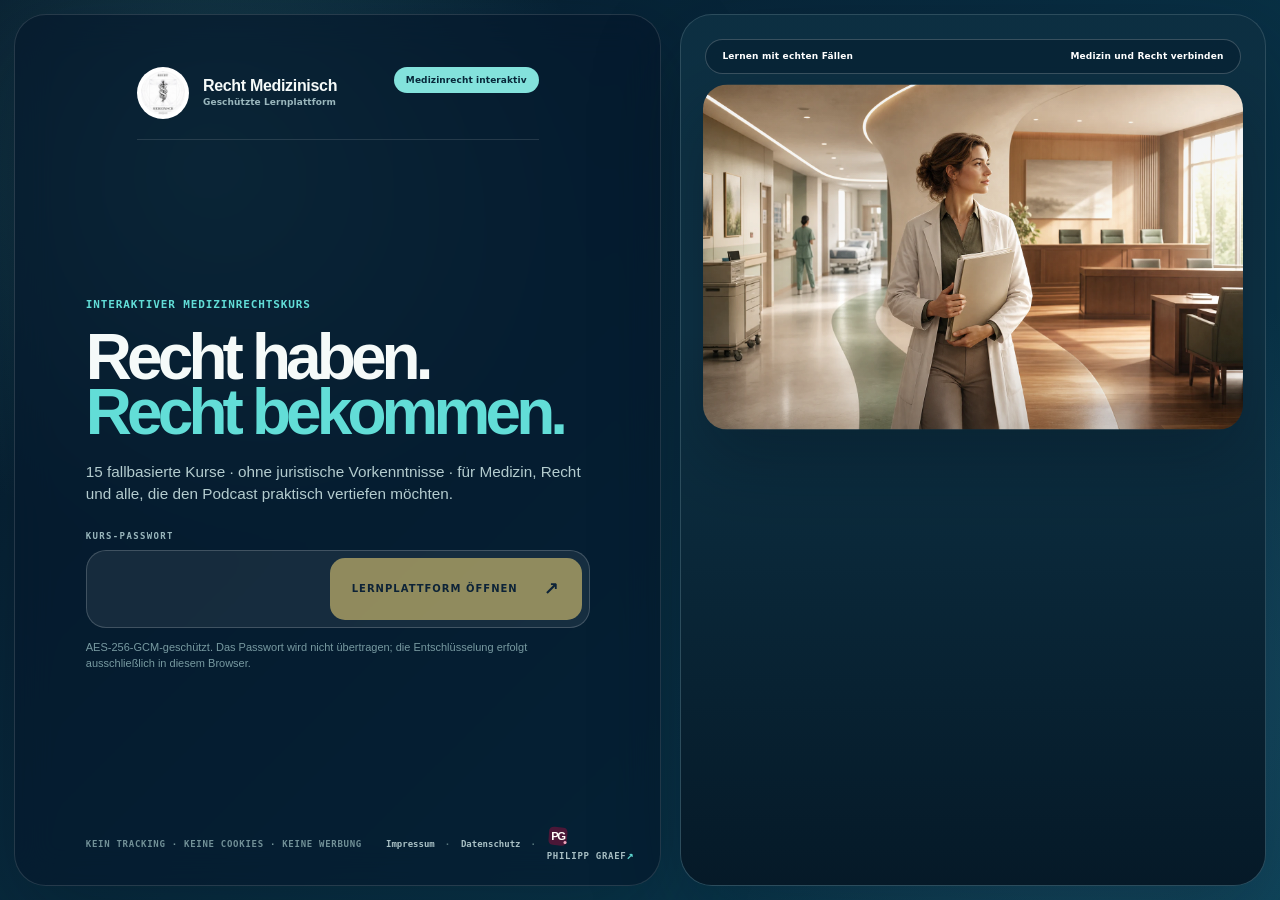
==== commit 3b7da769: "Refine login layout and homepage branding" ====
--- a/index.html
+++ b/index.html
@@ -12,8 +12,8 @@
     <meta property="og:type" content="website" />
     <link rel="icon" type="image/webp" href="./podcast-cover.webp" />
     <title>Recht Medizinisch · Lernplattform</title>
-    <script type="module" crossorigin src="./assets/index-BN1XHNaE.js"></script>
-    <link rel="stylesheet" crossorigin href="./assets/index-DxSUPu70.css">
+    <script type="module" crossorigin src="./assets/index-mr7JZLR8.js"></script>
+    <link rel="stylesheet" crossorigin href="./assets/index-BDAWKkXS.css">
   </head>
   <body>
     <div id="root"></div>
--- a/assets/index-BDAWKkXS.css
+++ b/assets/index-BDAWKkXS.css
@@ -0,0 +1 @@
+:root{--font-sans:"Segoe UI", Arial, sans-serif;--font-mono:"Cascadia Code", "Consolas", monospace;--navy:#073b5c;--blue:#075f94;--teal:#00a9b5;--teal-dark:#007f89;--mint:#dff6f4;--pale:#f3f8fa;--ink:#162b36;--muted:#61747e;--line:#ccdae0;--white:#fff;--orange:#c64b23;--green:#087965;--shadow:0 20px 60px #073b5c1f}*{box-sizing:border-box}body{background:var(--pale);color:var(--ink);font-family:var(--font-sans), Arial, sans-serif;margin:0}button,input{font:inherit}button,a{-webkit-tap-highlight-color:transparent}a{color:inherit}button:focus-visible,a:focus-visible,input:focus-visible{outline-offset:3px;outline:3px solid #ffcc4d}.hero{color:var(--white);background:radial-gradient(circle at 82% 26%,#00a9b55c,#0000 28%),linear-gradient(135deg,#052d49 0%,#064c70 58%,#063b5c 100%);overflow:hidden}.topbar{border-bottom:1px solid #ffffff26;justify-content:space-between;align-items:center;gap:24px;width:min(1180px,100% - 40px);margin:0 auto;padding:24px 0;display:flex}.brand{color:#fff;font:inherit;text-align:left;cursor:pointer;background:0 0;border:0;align-items:center;gap:12px;padding:0;text-decoration:none;display:flex}.brand-mark,.certificate-seal{background:var(--teal);color:#fff;letter-spacing:-.04em;border-radius:14px;place-items:center;width:48px;height:48px;font-weight:900;display:grid}.brand span:last-child{flex-direction:column;display:flex}.brand strong{font-size:17px}.brand small{color:#ffffffa8;margin-top:2px;font-size:12px}.nav-actions,.hero-actions,.source-actions{flex-wrap:wrap;align-items:center;gap:10px;display:flex}.ghost,.primary,.secondary,.complete-button,.text-button{cursor:pointer;border:0;border-radius:10px;padding:12px 17px;font-weight:760;text-decoration:none;transition:transform .18s,background .18s,border-color .18s}.ghost{color:#fff;background:#ffffff14;border:1px solid #ffffff42}.ghost:hover{background:#ffffff26}.primary{background:var(--teal);color:#032f39;box-shadow:0 10px 24px #0000001f}.primary:hover,.secondary:hover,.ghost:hover{transform:translateY(-2px)}.primary:disabled{opacity:.45;cursor:not-allowed;transform:none}.secondary{color:var(--navy);border:1px solid var(--line);background:#fff}.complete-button{background:var(--mint);color:var(--green);cursor:default;border:1px solid #75c8bb}.text-button{color:var(--blue);text-underline-offset:4px;background:0 0;padding-inline:4px;text-decoration:underline}.hero-grid{grid-template-columns:1.25fr .75fr;align-items:center;gap:80px;width:min(1180px,100% - 40px);min-height:570px;margin:0 auto;padding:74px 0 78px;display:grid}.eyebrow{letter-spacing:.14em;text-transform:uppercase;color:var(--teal-dark);margin:0 0 8px;font-size:12px;font-weight:900;line-height:1.3}.hero .eyebrow,.module-shell .eyebrow,.podcast-alert .eyebrow,.presentation-overlay .eyebrow{color:#58e0e4}.hero h1{letter-spacing:-.055em;margin:0 0 22px;font-size:clamp(48px,7vw,86px);line-height:.94}.privacy-note{color:#ffffff94;margin:18px 0 0;font-size:12px}.progress-panel{-webkit-backdrop-filter:blur(10px);backdrop-filter:blur(10px);background:#ffffff17;border:1px solid #ffffff2e;border-radius:24px;padding:34px;box-shadow:0 28px 80px #00000029}.progress-ring{--progress:0deg;background:conic-gradient(#55dce2 var(--progress), #ffffff29 0);border-radius:50%;place-items:center;width:154px;height:154px;margin:0 auto 28px;display:grid;position:relative}.progress-ring:after{content:"";background:#073e60;border-radius:50%;position:absolute;inset:13px}.progress-ring span{z-index:1;font-size:43px;font-weight:900;position:relative}.progress-ring small{margin-left:2px;font-size:18px}.progress-panel p{color:#ffffffb3;line-height:1.5}.progress-track,.mini-track{background:#ffffff24;border-radius:999px;height:8px;display:block;overflow:hidden}.progress-track{margin:24px 0 12px}.progress-track span,.mini-track i{border-radius:inherit;background:var(--teal);height:100%;transition:width .35s;display:block}.completion-rule{margin:0;font-size:12px}.section{width:min(1180px,100% - 40px);margin:0 auto;padding:78px 0}.section-heading{justify-content:space-between;align-items:end;gap:20px;margin-bottom:28px;display:flex}.section-heading h2,.certificate-gate h2{letter-spacing:-.04em;color:var(--navy);margin:0;font-size:clamp(32px,4vw,48px)}.count-badge{border:1px solid var(--line);color:var(--muted);background:#fff;border-radius:999px;padding:8px 12px;font-size:13px;font-weight:700}.outcomes{grid-template-columns:repeat(2,1fr);gap:12px;display:grid}.outcome{border:1px solid var(--line);background:#fff;border-radius:14px;grid-template-columns:50px 1fr;align-items:center;gap:12px;min-height:86px;padding:16px 20px;display:grid}.outcome span{color:var(--teal-dark);font-size:20px;font-weight:900}.outcome p{margin:0;line-height:1.5}.podcast-alert{color:#fff;background:linear-gradient(120deg, var(--navy), #085f7c);width:min(1180px,100% - 40px);box-shadow:var(--shadow);border-radius:20px;justify-content:space-between;align-items:center;gap:28px;margin:44px auto 6px;padding:32px 36px;display:flex}.podcast-alert h2{margin:0 0 8px;font-size:27px}.podcast-alert p:last-child{color:#ffffffbd;margin:0;line-height:1.5}.podcast-alert a{border:1px solid #ffffff5c;border-radius:10px;flex:none;padding:12px 16px;font-weight:800;text-decoration:none}.section-intro{max-width:820px;color:var(--muted);margin:-10px 0 28px;line-height:1.6}.day-grid{grid-template-columns:repeat(3,1fr);gap:14px;display:grid}.day-card{text-align:left;min-height:218px;color:var(--ink);border:1px solid var(--line);cursor:pointer;background:#fff;border-radius:15px;flex-direction:column;padding:21px;transition:transform .2s,box-shadow .2s,border-color .2s;display:flex}.day-card:hover,.day-card.active{border-color:var(--teal);transform:translateY(-4px);box-shadow:0 18px 38px #073b5c1f}.day-no{color:var(--teal-dark);font-size:26px;font-weight:950}.day-meta{color:var(--muted);text-transform:uppercase;letter-spacing:.04em;margin:5px 0 16px;font-size:12px;font-weight:700}.day-card strong{color:var(--navy);font-size:18px;line-height:1.25}.day-decision{color:var(--muted);margin-top:9px;font-size:12px}.day-card .mini-track{background:#e5eef1;margin-top:auto}.day-percent{color:var(--navy);margin:18px 0 5px;font-size:22px;font-weight:950}.day-status{color:var(--teal-dark);margin-top:8px;font-size:12px;font-weight:850}.module-shell{background:linear-gradient(#062f4c 0,#083e5d 290px,#edf5f7 290px);padding:58px max(20px,50vw - 590px) 82px;scroll-margin-top:14px}.module-nav{color:#fff;justify-content:space-between;align-items:center;margin-bottom:25px;display:flex}.module-nav button{color:#fff;cursor:pointer;background:0 0;border:0;font-weight:750}.module-nav button:disabled{opacity:.32;cursor:default}.module-nav span{color:#ffffffa8;font-size:13px}.module{box-shadow:var(--shadow);background:#fff;border-radius:24px;overflow:hidden}.module-header{color:#fff;background:radial-gradient(circle at 85% 20%,#00a9b561,#0000 32%),linear-gradient(135deg,#073b5c,#075b7a);grid-template-columns:1fr auto;align-items:center;gap:30px;min-height:230px;padding:45px 52px;display:grid}.module-header h2{letter-spacing:-.045em;max-width:780px;margin:0 0 10px;font-size:clamp(34px,4.5vw,56px);line-height:1.05}.module-header p:last-child{color:#ffffffb3;max-width:800px;margin:0;font-size:17px;line-height:1.5}.module-score{text-align:center;background:#ffffff1c;border:1px solid #ffffff40;border-radius:50%;place-content:center;width:128px;height:128px;display:grid}.module-score.complete{background:var(--green)}.module-score strong{font-size:31px}.module-score span{text-transform:uppercase;letter-spacing:.08em;font-size:10px}.learning-goals{background:var(--mint);border-left:5px solid var(--teal);border-radius:12px;margin:36px 52px 0;padding:25px 28px}.learning-goals h3{color:var(--navy);margin:0 0 12px;font-size:20px}.learning-goals ul{gap:8px;margin:0;padding-left:22px;line-height:1.5;display:grid}.module-step{border-bottom:1px solid var(--line);margin:0 52px;padding:45px 0}.step-head{grid-template-columns:48px 1fr auto;align-items:center;gap:14px;margin-bottom:25px;display:grid}.step-head>span{color:#fff;background:var(--navy);border-radius:50%;place-items:center;width:42px;height:42px;font-weight:900;display:grid}.step-head h3{color:var(--navy);margin:0;font-size:25px}.step-head b{color:var(--muted);text-transform:uppercase;letter-spacing:.05em;font-size:12px}.step-head b.ok{color:var(--green)}.basics-grid,.decision-grid{grid-template-columns:repeat(3,1fr);gap:14px;margin-bottom:22px;display:grid}.basic-card,.decision-grid>div{border:1px solid var(--line);background:#fbfdfe;border-radius:13px;padding:23px}.basic-card h4,.decision-grid h4{color:var(--navy);margin:0 0 10px;font-size:17px}.basic-card p,.decision-grid p{color:#40535d;margin:0;font-size:14px;line-height:1.58}.norms{flex-wrap:wrap;gap:5px;margin-top:16px;display:flex}.norms span{color:var(--navy);font-family:var(--font-mono), monospace;background:#e6f0f5;border-radius:6px;padding:5px 8px;font-size:10px}.prompt{color:var(--ink);font-size:18px;font-weight:650;line-height:1.55}.choice-list,.transfer-list{gap:9px;display:grid}.choice-list button,.transfer-list button{border:1px solid var(--line);width:100%;min-height:58px;color:var(--ink);text-align:left;cursor:pointer;background:#fff;border-radius:10px;align-items:center;gap:13px;padding:12px 16px;display:flex}.choice-list button:hover,.transfer-list button:hover{border-color:var(--teal);background:#f4fcfc}.choice-list button>span{width:32px;height:32px;color:var(--navy);background:#e9f2f5;border-radius:50%;flex:none;place-items:center;font-weight:900;display:grid}.choice-list button.chosen,.transfer-list button.chosen{border-color:var(--blue);background:#eaf5fa}.choice-list button.right{background:#e8f8f4;border-color:#62b9a9}.choice-list button.wrong{background:#fff1ed;border-color:#d98a71}.feedback{border-radius:9px;margin:13px 0 0;padding:13px 16px;line-height:1.5}.feedback.success{color:#085d4e;background:#e4f6f1}.feedback.retry{color:#8b341d;background:#ffede7}.vote-compare{grid-template-columns:1fr 1fr;gap:12px;margin-top:20px;display:grid}.vote-compare>div{background:var(--pale);border-radius:10px;padding:18px}.vote-compare span{color:var(--muted);text-transform:uppercase;margin-bottom:6px;font-size:11px;font-weight:800;display:block}.decision-cite{flex-wrap:wrap;align-items:center;gap:10px;margin-bottom:18px;display:flex}.decision-cite>*{border:1px solid var(--line);font-family:var(--font-mono), monospace;background:#fff;border-radius:7px;padding:7px 10px;font-size:12px}.decision-cite strong{background:var(--navy);color:#fff;border-color:var(--navy)}.source-actions{margin-top:20px}.transfer-list button span{color:var(--teal-dark);font-size:20px;font-weight:900}.podcast-box{background:var(--navy);color:#fff;border-radius:14px;justify-content:space-between;align-items:center;gap:20px;margin:36px 52px;padding:25px 28px;display:flex}.podcast-box h3{margin:0 0 7px;font-size:22px}.podcast-box p:last-child{color:#ffffffb3;margin:0;line-height:1.5}.podcast-box a{border:1px solid #ffffff4d;border-radius:9px;flex:none;padding:11px 15px;font-weight:800;text-decoration:none}.reading{margin:0 52px 36px;padding:25px 0}.reading h3{color:var(--navy)}.reading>div{grid-template-columns:repeat(2,1fr);gap:9px;display:grid}.reading a{background:var(--pale);color:var(--blue);border-radius:9px;justify-content:space-between;gap:10px;padding:13px 15px;font-weight:650;text-decoration:none;display:flex}.reading a.opened{background:var(--mint);color:#075c52}.day-finish{background:#eef3f5;justify-content:space-between;align-items:center;gap:20px;margin:0;padding:32px 52px;display:flex}.day-finish.done{background:var(--mint)}.day-finish strong{color:var(--navy);font-size:20px}.day-finish p{color:var(--muted);margin:5px 0 0}.certificate-gate{text-align:center;background:#dce7eb;margin:0;padding:86px max(20px,50vw - 590px)}.certificate-gate>div:not(.certificate-wrap){max-width:760px;margin:0 auto}.certificate-gate p{color:var(--muted);line-height:1.6}.certificate-wrap{max-width:980px;margin:0 auto}.certificate{color:var(--navy);border:10px double var(--navy);box-shadow:var(--shadow);background:#fff;padding:60px 75px;position:relative}.certificate-seal{border-radius:50%;width:76px;height:76px;margin:22px auto;font-size:24px}.certificate h2{margin:0 0 20px;font-family:Georgia,serif;font-size:52px}.certificate-kicker{text-transform:uppercase;letter-spacing:.1em;font-size:11px;font-weight:800}.certificate-name{border-bottom:1px solid var(--navy);max-width:610px;margin:24px auto;padding-bottom:10px;font-family:Georgia,serif;font-size:30px;display:block}.certificate-meta{justify-content:center;gap:34px;margin:32px 0 22px;font-weight:800;display:flex}.certificate small{color:var(--muted)}.certificate-controls{justify-content:center;align-items:end;gap:12px;margin-top:22px;display:flex}.certificate-controls label{text-align:left;color:var(--navy);font-weight:750}.certificate-controls input{border:1px solid var(--line);background:#fff;border-radius:9px;min-width:310px;margin-top:6px;padding:12px 14px;display:block}.site-footer{color:#ffffffad;background:#052f4a;grid-template-columns:minmax(220px,.8fr) minmax(320px,1.4fr) auto;align-items:start;gap:40px;padding:38px max(20px,50vw - 590px);display:grid}.site-footer strong{color:#fff}.site-footer p{max-width:560px;margin:5px 0 0;font-size:12px;line-height:1.5}.footer-disclaimer{max-width:620px}.footer-legal{justify-items:start;gap:8px;display:grid}.footer-legal a{color:#fff;text-underline-offset:3px;font-size:12px;font-weight:800}.legal-shell{background:#f3f0e9;min-height:70vh;padding-bottom:100px}.legal-hero{color:#fff;background:radial-gradient(circle at 84% 18%,#2ec9c347,#0000 26%),linear-gradient(130deg,#071d33,#0b4f65);padding:82px max(28px,50vw - 520px) 68px}.legal-hero h1{letter-spacing:-.04em;margin:0 0 18px;font:700 clamp(48px,6vw,76px)/.98 Georgia,serif}.legal-hero>p:not(.eyebrow){color:#ffffffb8;max-width:790px;font-size:17px;line-height:1.65}.legal-hero small{color:#ffffff8a;margin-top:18px;display:block}.legal-content{z-index:2;background:#fffffff5;border:1px solid #d7dfdc;border-radius:25px;width:min(1040px,100% - 56px);margin:-26px auto 0;padding:48px;position:relative;box-shadow:0 20px 60px #071d3317}.legal-content section{border-bottom:1px solid #dce5e2;padding:25px 0}.legal-content section:first-of-type{padding-top:0}.legal-content h2{color:var(--navy);overflow-wrap:anywhere;-webkit-hyphens:auto;hyphens:auto;margin:0 0 13px;font:700 27px Georgia,serif}.legal-content p,.legal-content address{color:#465d66;margin:0 0 11px;font-size:14px;font-style:normal;line-height:1.7}.legal-content a{color:var(--blue);text-underline-offset:3px;font-weight:750}.legal-content code{color:#073d58;background:#e5f1ee;border-radius:5px;padding:2px 5px;font-size:12px}.legal-status{border-left:5px solid var(--teal);color:#0b3d4e;background:#e4f4ef;border-radius:12px;margin-bottom:34px;padding:22px 24px}.legal-status strong{color:var(--navy);font-size:18px}.legal-status p{margin:8px 0 0}.legal-actions{flex-wrap:wrap;gap:10px;padding-top:30px;display:flex}.brand-cover,.podcast-alert-cover,.course-media-card>img,.podcast-box>img,.podcast-library>img,.presentation-brand img,.certificate-seal,.footer-brand img{box-sizing:border-box;background:#fff;padding:5%;object-fit:contain!important}.presentation-overlay{z-index:100;color:#fff;background:#021420f5;place-items:center;padding:70px;display:grid;position:fixed;inset:0}.presentation-close{color:#fff;cursor:pointer;background:0 0;border:0;font-size:18px;position:absolute;top:24px;right:28px}.presentation-slide{border-left:10px solid var(--teal);background:linear-gradient(135deg,#073b5c,#075f78);width:min(1080px,100%);padding:60px;box-shadow:0 30px 80px #00000059}.presentation-slide h2{letter-spacing:-.045em;margin:0 0 16px;font-size:clamp(42px,6vw,75px);line-height:1.02}.presentation-cite{font-family:var(--font-mono), monospace;color:#7ce2e5;margin-bottom:34px}.presentation-headnote{max-width:970px;font-size:24px;line-height:1.5}.presentation-slide>p:last-of-type{color:#ffffffb3;line-height:1.55}.course-top{z-index:30;color:#fff;background:linear-gradient(120deg,#062f4c,#075b73);position:relative}.course-menu-wrap{position:relative}.course-menu-panel{z-index:80;background:#062f4c;border:1px solid #fff3;border-radius:14px;width:min(520px,100vw - 32px);max-height:min(68vh,610px);padding:8px;position:absolute;top:calc(100% + 10px);right:0;overflow-y:auto;box-shadow:0 24px 60px #00000052}.course-menu-panel button{color:#fff;text-align:left;cursor:pointer;background:0 0;border:0;border-radius:9px;grid-template-columns:34px 1fr auto;align-items:center;gap:10px;width:100%;padding:11px 12px;display:grid}.course-menu-panel button:hover,.course-menu-panel button:focus-visible{background:#ffffff1a;outline:none}.course-menu-panel button>span{color:#79dde2;font-family:var(--font-mono), monospace;font-weight:850}.course-menu-panel button strong{line-height:1.25}.course-menu-panel button em{color:#ffffffa6;font-size:12px;font-style:normal}.progress-pill{color:#fff;cursor:pointer;background:#ffffff1a;border:1px solid #ffffff40;border-radius:11px;align-items:center;gap:9px;min-width:132px;padding:7px 11px;display:flex}.progress-pill strong{color:#7ce2e5;font-size:18px}.progress-pill span{text-transform:uppercase;letter-spacing:.04em;font-size:10px}.completion-rule{color:var(--muted);margin:14px 0 0;font-size:12px;line-height:1.45}.source-groups{grid-template-columns:repeat(2,minmax(0,1fr));gap:12px;margin-top:30px;display:grid}.source-group{border:1px solid var(--line);background:#fff;border-radius:12px;overflow:hidden}.source-group summary{color:var(--navy);cursor:pointer;grid-template-columns:70px 1fr;align-items:center;gap:12px;padding:17px 18px;display:grid}.source-group summary span{color:var(--teal-dark);text-transform:uppercase;font-size:11px;font-weight:900}.source-group>div{gap:7px;padding:0 12px 12px;display:grid}.source-group a{color:var(--blue);background:var(--pale);border-radius:8px;grid-template-columns:105px 1fr auto;align-items:center;gap:9px;padding:11px 12px;font-size:12px;line-height:1.35;text-decoration:none;display:grid}.source-group a b{color:var(--navy);text-transform:uppercase;font-size:10px}.course-progress-banner{color:#fff;background:#ffffff14;border:1px solid #ffffff2b;border-radius:12px;grid-template-columns:auto 1fr auto;align-items:center;gap:20px;margin:-22px 0 22px;padding:13px 16px;display:grid}.course-progress-banner button{color:#fff;cursor:pointer;background:0 0;border:1px solid #ffffff38;border-radius:8px;padding:9px 12px}.course-progress-banner>div{flex-direction:column;gap:2px;display:flex}.course-progress-banner>div:last-child{text-align:right}.course-progress-banner span{color:#ffffff94;letter-spacing:.07em;font-size:9px;font-weight:850}.course-progress-banner strong{font-size:14px}.step-intro{color:var(--muted);margin:-6px 0 20px;font-size:13px;line-height:1.55}.material-list{gap:10px;display:grid}.material-card{border:1px solid var(--line);background:#fbfdfe;border-radius:11px;overflow:hidden}.material-card.read{background:#f1fbf8;border-color:#78c9ba}.material-card summary{color:var(--navy);cursor:pointer;grid-template-columns:38px 1fr auto;align-items:center;gap:10px;padding:15px 16px;display:grid}.material-card summary span{color:#fff;background:var(--blue);border-radius:50%;place-items:center;width:30px;height:30px;font-size:11px;font-weight:900;display:grid}.material-card.read summary span{background:var(--teal-dark)}.material-card summary em{color:var(--muted);font-size:11px;font-style:normal;font-weight:750}.material-card>div{padding:0 18px 17px 64px}.material-card p{color:var(--muted);line-height:1.62}.reading-head{justify-content:space-between;align-items:center;gap:16px;grid-template-columns:none!important;display:flex!important}.reading-head span{color:var(--teal-dark);font-size:12px;font-weight:850}.podcast-box.completed-source{box-shadow:inset 0 0 0 2px #64cbbb}.transfer-submit{margin-top:16px}.completion-modal{z-index:120;background:#021420f0;padding:70px 30px 30px;position:fixed;inset:0;overflow-y:auto}.modal-close{z-index:2;color:#fff;cursor:pointer;background:0 0;border:0;font-size:17px;position:fixed;top:22px;right:28px}.completion-modal .certificate-controls,.completion-modal .certificate-controls label{color:#fff}button:disabled{opacity:.48;cursor:not-allowed}@media (width<=900px){.hero-grid{grid-template-columns:1fr;gap:40px}.day-grid,.basics-grid,.decision-grid{grid-template-columns:repeat(2,1fr)}.module-header{grid-template-columns:1fr}.module-score{border-radius:12px;justify-content:center;align-items:baseline;gap:8px;width:auto;height:auto;padding:14px;display:flex}.module-score strong{font-size:24px}.presentation-overlay{padding:28px}.source-groups{grid-template-columns:1fr}.topbar{align-items:flex-start}.nav-actions{justify-content:flex-end}.course-progress-banner{grid-template-columns:1fr 1fr}.course-progress-banner button{grid-column:1/-1}}@media (width<=640px){.topbar,.section,.podcast-alert{width:min(100% - 28px,1180px)}.topbar{flex-direction:column;align-items:flex-start}.nav-actions{justify-content:flex-start;width:100%}.presentation-trigger{display:none}.progress-pill{margin-left:auto}.hero-grid{width:min(100% - 28px,1180px);padding-top:55px}.hero h1{font-size:50px}.outcomes,.day-grid,.basics-grid,.decision-grid,.reading>div,.vote-compare{grid-template-columns:1fr}.podcast-alert,.podcast-box,.day-finish,.site-footer,.certificate-controls{flex-direction:column;align-items:stretch}.section-heading{align-items:flex-start}.count-badge{display:none}.module-shell{padding-inline:10px}.module-nav span{display:none}.module-header,.module-step,.learning-goals,.reading,.podcast-box{margin-inline:20px;padding-inline:0}.module-header{margin:0;padding:34px 24px}.learning-goals{margin-top:22px;padding:22px}.decision-step{margin-inline:0;padding-inline:20px}.step-head{grid-template-columns:42px 1fr}.step-head b{grid-column:2}.certificate{padding:38px 24px}.certificate h2{font-size:38px}.certificate-meta{flex-direction:column;gap:8px}.certificate-controls input{width:100%;min-width:0}.presentation-slide{padding:34px 26px}.presentation-headnote{font-size:19px}.source-library{padding-inline:14px}.source-group summary{grid-template-columns:58px 1fr}.source-group a{grid-template-columns:82px 1fr auto}.course-menu-panel{width:auto;position:fixed;top:132px;left:14px;right:14px}.course-progress-banner{grid-template-columns:1fr 1fr;margin-top:0}.material-card summary{grid-template-columns:34px 1fr}.material-card summary em{grid-column:2}.material-card>div{padding-left:16px}.completion-modal{padding:62px 12px 20px}}@media print{body{background:#fff}body *{visibility:hidden!important}.certificate,.certificate *{visibility:visible!important}.certificate{width:100%;min-height:100vh;box-shadow:none;border-width:8px;flex-direction:column;justify-content:center;display:flex;position:fixed;inset:0}@page{size:A4 landscape;margin:12mm}}:root{--navy:#071d33;--blue:#0b6486;--teal:#20c6c3;--teal-dark:#078c8c;--mint:#dff3ed;--pale:#f3f0e9;--ink:#132837;--muted:#60717a;--line:#d5ddd9;--shadow:0 28px 80px #061d3321}body{background:#f3f0e9}.hero{background:radial-gradient(circle at 77% 25%,#18b2b447,#0000 30%),radial-gradient(circle at 10% 92%,#0e6e8759,#0000 38%),#061a30;position:relative}.hero:after{content:"";pointer-events:none;opacity:.16;background-image:linear-gradient(#ffffff0a 1px,#0000 1px),linear-gradient(90deg,#ffffff0a 1px,#0000 1px);background-size:56px 56px;position:absolute;inset:0;-webkit-mask-image:linear-gradient(#000,#0000 88%);mask-image:linear-gradient(#000,#0000 88%)}.topbar{z-index:50;border-bottom-color:#ffffff21;width:min(1320px,100% - 56px);padding:20px 0;position:relative}.brand-mark,.certificate-seal{color:#76e6df;background:0 0;border:1px solid #75e7e1b8;border-radius:50%;box-shadow:inset 0 0 0 5px #ffffff0a}.brand strong{letter-spacing:-.02em}.ghost{background:#ffffff0d;border-radius:999px;min-height:42px}.course-menu-trigger{align-items:center;gap:9px;display:inline-flex}.progress-pill{background:#ffffff12;border-radius:999px;padding:7px 14px 7px 10px}.course-menu-panel{-webkit-backdrop-filter:blur(16px);backdrop-filter:blur(16px);background:#051b30fa;border-radius:18px}.hero-grid{z-index:2;grid-template-columns:minmax(0,1fr) minmax(470px,.95fr);gap:66px;width:min(1320px,100% - 56px);min-height:760px;padding:76px 0 100px;position:relative}.hero-copy{align-self:center}.hero h1{letter-spacing:-.07em;max-width:720px;margin-bottom:28px;font-size:clamp(62px,7vw,104px);line-height:.88}.lede{max-width:690px;font-size:19px;line-height:1.72}.hero-actions .primary{border-radius:999px;padding:14px 22px}.hero-actions .secondary{color:#fff;background:0 0;border-color:#ffffff52;border-radius:999px;padding:13px 21px}.hero-side{align-self:center;padding-bottom:104px;position:relative}.hero-art{background:#0b3047;border:1px solid #ffffff24;border-radius:30px;height:390px;margin:0;position:relative;overflow:hidden;transform:perspective(1100px)rotateY(-3deg);box-shadow:0 42px 100px #00000057}.hero-art:after{content:"";background:linear-gradient(#0000 52%,#031221e0),linear-gradient(90deg,#041a2c52,#0000 45%);position:absolute;inset:0}.hero-art img{object-fit:contain;width:100%;height:100%;display:block}.hero-art figcaption{z-index:2;color:#fff;letter-spacing:.12em;text-transform:uppercase;align-items:center;gap:11px;font-size:11px;font-weight:850;display:flex;position:absolute;bottom:20px;left:28px;right:28px}.hero-art figcaption i{background:#5bdad5;flex:1;height:1px}.progress-panel{z-index:4;-webkit-backdrop-filter:blur(19px);backdrop-filter:blur(19px);background:#09273edb;border-radius:24px;grid-template-columns:116px 1fr;align-items:center;column-gap:24px;min-height:190px;padding:25px 28px;display:grid;position:absolute;bottom:0;left:44px;right:-16px;box-shadow:0 30px 70px #0000004d}.progress-ring{width:106px;height:106px;margin:0}.progress-ring small{font-size:13px}.progress-panel h2{font-size:25px}.progress-panel>.progress-track,.progress-panel>.completion-rule{grid-column:1/-1}.progress-panel>.completion-rule{color:#fff9;margin:0}.checklist-section{padding-bottom:46px}.section-heading h2,.certificate-gate h2{max-width:850px;font-size:clamp(38px,4.8vw,62px);line-height:1}.outcomes{grid-template-columns:repeat(2,minmax(0,1fr));gap:15px}.outcome{background:#fffc;border-radius:17px;min-height:102px;padding:21px 24px;box-shadow:0 8px 24px #061d330a}.outcome span{font-family:Georgia,serif;font-size:26px}.podcast-alert{width:min(1280px,100% - 56px);color:var(--navy);box-shadow:none;background:linear-gradient(120deg,#d9f1e9,#e9f6f2);border-radius:28px;align-items:stretch;margin:30px auto 8px;padding:46px}.podcast-alert:before{content:"RM";color:#fff;background:var(--navy);border-radius:50%;flex:none;align-self:flex-start;place-items:center;width:58px;height:58px;font-weight:900;display:grid}.podcast-alert-copy{flex:1}.podcast-alert .eyebrow{color:var(--teal-dark)}.podcast-alert h2{letter-spacing:-.035em;font-size:34px}.podcast-alert p:last-child,.podcast-alert p{color:#526c6d}.episode-link{color:var(--navy);margin-top:15px;font-weight:850;border:0!important;border-bottom:1px solid var(--navy)!important;border-radius:0!important;padding:10px 0!important;display:inline-flex!important}.podcast-platforms{align-content:center;gap:8px;min-width:230px;display:grid}.podcast-platforms a{min-height:45px;color:var(--navy);background:#ffffff8f;grid-template-columns:28px 1fr auto;align-items:center;gap:9px;font-size:12px;text-decoration:none;display:grid;border:1px solid #071d3326!important;border-radius:12px!important;padding:8px 12px!important}.platform-mark{color:#fff;border-radius:50%;place-items:center;width:27px;height:27px;font-size:13px;font-weight:950;display:grid}.platform-mark.spotify{background:#1db954}.platform-mark.apple{background:linear-gradient(145deg,#a65bf2,#e64c8d)}.platform-mark.amazon{color:#3dc5f3;background:#171d26;font:900 19px Georgia,serif}.platform-mark.podcastde{background:#e25241}.map-layout{grid-template-columns:minmax(0,1.7fr) minmax(300px,.72fr);align-items:start;gap:24px;display:grid}.day-card{background:#ffffffd6;border-radius:17px;min-height:182px;padding:20px 22px;position:relative;box-shadow:0 7px 24px #071d330a}.day-card.recommended{border-color:var(--teal-dark);box-shadow:0 0 0 3px #20c6c31a,0 18px 44px #071d331a}.day-no{color:#9cc8c6;font:700 30px Georgia,serif;position:absolute;top:16px;right:19px}.day-meta{margin:0 45px 11px 0}.day-card strong{max-width:84%;font-size:18px}.day-percent{margin:14px 0 4px;font-size:20px}.course-focus{color:#fff;box-shadow:var(--shadow);background:radial-gradient(circle at 90% 6%,#2bc7c34d,#0000 35%),#071d33;border-radius:24px;padding:32px;position:sticky;top:22px;overflow:hidden}.course-focus .eyebrow{color:#67dcd7}.focus-number{color:#ffffff2e;margin:16px 0 -4px;font:700 72px/.8 Georgia,serif;display:block}.course-focus h3{letter-spacing:-.035em;margin:0 0 13px;font-size:28px;line-height:1.08}.course-focus>p:not(.eyebrow){color:#ffffffad;line-height:1.55}.focus-decision{border-block:1px solid #ffffff26;gap:6px;margin:24px 0;padding:15px 0;display:grid}.focus-decision span{color:#6ad9d4;text-transform:uppercase;letter-spacing:.08em;font-size:10px}.focus-progress{justify-content:space-between;align-items:baseline;gap:10px;display:flex}.focus-progress strong{font-size:28px}.focus-progress span{color:#fff9;font-size:11px}.course-focus .mini-track{margin:8px 0 22px}.course-focus .primary{width:100%}.course-focus small{color:#ffffff80;margin-top:13px;line-height:1.45;display:block}.source-library{background:#e5ebe7;padding:100px max(28px,50vw - 640px)}.source-groups{grid-template-columns:repeat(2,minmax(0,1fr));gap:14px}.source-group{background:#ffffffdb;border-radius:17px}.source-group summary{padding:20px}.source-group>div{padding:0 13px 13px}.source-entry{background:var(--pale);border-radius:10px;overflow:hidden}.source-group .source-entry>a{background:0 0;border-radius:0}.source-access{color:#367166;border-top:1px solid #071d3314;grid-template-columns:18px 1fr;align-items:center;gap:5px;padding:8px 11px 10px;font-size:10px;display:grid}.source-access>span{color:#fff;background:#2f9c86;border-radius:50%;place-items:center;width:16px;height:16px;font-weight:900;display:grid}.source-access.access-restricted{color:#8a4e18;background:#fff8e9}.source-access.access-restricted>span{background:#d58a2f}.source-access a{color:var(--blue);text-underline-offset:3px;grid-column:2;text-decoration:underline;background:0 0!important;border:0!important;padding:0!important;display:inline!important}.course-top{z-index:60;-webkit-backdrop-filter:blur(16px);backdrop-filter:blur(16px);background:#051b30f5;position:sticky;top:0}.module-shell{background:linear-gradient(#071d33 0,#0a3550 340px,#f3f0e9 340px);padding:46px max(24px,50vw - 630px) 100px}.course-progress-banner{border-radius:16px}.module{border-radius:28px;box-shadow:0 36px 100px #051b302e}.module-header{background:radial-gradient(circle at 84% 22%,#28cac457,#0000 32%),linear-gradient(132deg,#071d33,#0b5368);min-height:300px;padding:58px 62px}.module-header h2{max-width:850px;font-size:clamp(42px,5vw,68px)}.learning-goals{border-radius:16px;margin:40px 62px 0;padding:29px 32px}.module-step{margin:0 62px;padding:54px 0}.decision-step{background:linear-gradient(130deg,#e4f3ef,#edf4f2);margin-inline:0;padding-inline:62px}.material-card{border-radius:14px}.choice-list,.transfer-list{gap:11px}.choice-list button,.transfer-list button{border-radius:13px;min-height:66px;padding:14px 17px}.choice-list button>strong{line-height:1.45}.source-actions{align-items:stretch}.source-actions>div{align-content:start;gap:8px;min-width:min(100%,315px);display:grid}.source-actions>div>a:first-child{text-align:center}.podcast-box{background:linear-gradient(130deg,#071d33,#0a4d61);border-radius:20px;align-items:stretch;margin:42px 62px;padding:34px}.podcast-box-copy{flex:1}.podcast-box-copy>p:last-of-type{color:#ffffffb3;max-width:720px;line-height:1.6}.podcast-box .episode-link{color:#79e2dc;border-bottom-color:#79e2dc!important}.podcast-box .podcast-platforms a{color:#fff;background:#ffffff12;border-color:#ffffff29!important}.reading{margin:0 62px 42px}.reading>div:last-child{grid-template-columns:repeat(2,minmax(0,1fr))}.reading-entry{background:var(--pale);border-radius:12px;overflow:hidden}.reading-entry.opened{background:var(--mint)}.reading-entry>a{background:0 0;border-radius:0}.reading-entry .source-access{padding-inline:14px}.day-finish{padding:37px 62px}@media (width<=1050px){.hero-grid{grid-template-columns:1fr;min-height:auto;padding-bottom:92px}.hero-copy{max-width:820px}.hero-side{width:min(720px,100%);margin:0 auto}.map-layout{grid-template-columns:1fr}.course-focus{position:relative;top:auto}.podcast-alert{flex-wrap:wrap}.podcast-alert .podcast-platforms{grid-template-columns:repeat(2,1fr);width:100%}}@media (width<=720px){.topbar,.hero-grid,.section,.podcast-alert,.course-map-section{width:min(100% - 28px,1320px)}.topbar{flex-direction:row;align-items:center;padding:14px 0}.brand small,.nav-actions>.ghost:first-child,.progress-pill span{display:none}.nav-actions{margin-left:auto}.progress-pill{min-width:66px}.hero-grid{gap:44px;padding-top:50px}.hero-copy{min-width:0;max-width:100%}.hero h1{overflow-wrap:anywhere;max-width:100%;font-size:clamp(44px,14vw,62px)}.lede{overflow-wrap:anywhere;max-width:100%;font-size:17px}.hero-art{border-radius:22px;height:260px;transform:none}.hero-side{padding-bottom:154px}.progress-panel{grid-template-columns:82px 1fr;column-gap:16px;min-height:225px;padding:20px;left:13px;right:13px}.progress-ring{width:78px;height:78px}.progress-ring:after{inset:7px}.progress-ring span{font-size:24px}.outcomes,.day-grid{grid-template-columns:1fr}.podcast-alert{padding:28px 24px}.podcast-alert:before{display:none}.podcast-alert .podcast-platforms{grid-template-columns:1fr}.course-focus{padding:27px}.source-library{padding-inline:14px}.source-groups{grid-template-columns:1fr}.module-shell{padding-inline:10px}.module-header{padding:38px 24px}.learning-goals{margin:22px 20px 0}.module-step{margin-inline:20px}.decision-step{margin-inline:0;padding-inline:20px}.podcast-box{margin:28px 20px;padding:25px}.podcast-box .podcast-platforms{min-width:0}.reading{margin-inline:20px}.reading>div:last-child{grid-template-columns:1fr}.day-finish{padding-inline:24px}.course-menu-panel{top:82px}}.topbar{width:min(1320px,100% - 48px);position:relative}.brand-cover{object-fit:cover;border:1px solid #ffffff4d;border-radius:50%;flex:none;width:52px;height:52px;box-shadow:0 8px 24px #0000002e}.nav-registers{background:#ffffff0f;border:1px solid #ffffff1f;border-radius:999px;align-items:center;gap:4px;padding:5px;display:flex}.nav-registers button{color:#ffffffad;cursor:pointer;background:0 0;border:0;border-radius:999px;padding:9px 14px;font-size:12px;font-weight:800}.course-menu-trigger{color:#fff;cursor:pointer;background:#ffffff12;border:1px solid #ffffff38;border-radius:12px;align-items:center;gap:9px;min-height:42px;padding:9px 13px;display:inline-flex}.menu-icon{gap:4px;width:20px;display:grid}.menu-icon i{background:currentColor;border-radius:99px;height:2px;display:block}.menu-label{font-size:12px;font-weight:850}.nav-drawer{z-index:90;width:min(620px,100vw - 32px);max-height:min(760px,100vh - 110px);color:var(--ink);border:1px solid var(--line);background:#fffffffa;border-radius:22px;padding:18px;position:absolute;top:calc(100% + 12px);right:0;overflow:auto;box-shadow:0 35px 90px #03182b4d}.drawer-registers{border-bottom:1px solid var(--line);grid-template-columns:repeat(4,1fr);gap:7px;padding-bottom:14px;display:grid}.drawer-registers button{color:#fff;background:var(--navy);cursor:pointer;border:0;border-radius:10px;min-height:42px;font-size:11px;font-weight:850}.nav-drawer>p{color:var(--muted);letter-spacing:.1em;text-transform:uppercase;margin:16px 2px 9px;font-size:10px;font-weight:900}.drawer-courses{gap:5px;display:grid}.drawer-courses button{text-align:left;min-height:48px;color:var(--ink);cursor:pointer;background:#f1f6f7;border:0;border-radius:10px;grid-template-columns:34px 1fr auto;align-items:center;gap:9px;padding:8px 10px;display:grid}.drawer-courses span{color:var(--teal-dark);font-weight:950}.drawer-courses strong{font-size:12px;line-height:1.25}.drawer-courses em{color:var(--muted);font-size:10px;font-style:normal;font-weight:800}.progress-pill{border-radius:13px}.hero-copy .secondary{color:#fff;background:#ffffff14;border-color:#ffffff47}.erlanger-feature{color:#fff;width:min(1280px,100% - 56px);box-shadow:var(--shadow);background:#071d33;border-radius:30px;grid-template-columns:minmax(340px,.9fr) 1.1fr;align-items:stretch;margin:22px auto 78px;display:grid;overflow:hidden}.erlanger-visual{background:radial-gradient(circle at 50% 45%,#0b4f65 0,#071d33 72%);place-items:center;min-height:410px;display:grid;position:relative;overflow:hidden}.erlanger-visual:after{content:"";background:linear-gradient(90deg,#0000 45%,#071d33 100%),linear-gradient(#0000,#071d33a6);position:absolute;inset:0}.erlanger-visual img{object-fit:contain;object-position:center center;box-sizing:border-box;width:100%;height:100%;padding:20px;display:block}.play-button{z-index:2;color:#05243c;background:#77e0da;border:1px solid #ffffff73;border-radius:50%;place-items:center;width:74px;height:74px;font-size:24px;text-decoration:none;display:grid;position:absolute;top:50%;left:50%;transform:translate(-50%,-50%);box-shadow:0 20px 50px #0000004d}.erlanger-feature>div:last-child{align-self:center;padding:54px}.erlanger-feature h2{margin:0 0 16px;font:700 clamp(38px,4vw,58px)/1 Georgia,serif}.erlanger-feature p:not(.eyebrow){color:#ffffffba;line-height:1.65}.erlanger-feature small{color:#ffffff73;margin-top:18px;line-height:1.45;display:block}.feature-links{flex-wrap:wrap;gap:8px;margin-top:22px;display:flex}.feature-links a{color:inherit;border:1px solid #ffffff3d;border-radius:999px;padding:10px 13px;font-size:11px;font-weight:850;text-decoration:none}.podcast-alert:before{content:none;display:none}.podcast-alert-cover{object-fit:cover;border:1px solid #071d331f;border-radius:50%;flex:none;width:112px;height:112px;box-shadow:0 16px 40px #071d3326}.learning-map{min-width:0}.map-phase{color:#fff;background:linear-gradient(120deg,#071d33,#0b576d);border-radius:15px;grid-template-columns:42px auto 1fr;align-items:center;gap:12px;margin-bottom:12px;padding:13px 17px;display:grid}.map-phase span{color:#06243c;background:#70dcd7;border-radius:50%;place-items:center;width:34px;height:34px;font-weight:950;display:grid}.map-phase strong{font-size:13px}.map-phase small{color:#fff9;justify-self:end}.day-card.previewed{border-color:#36bcb8;transform:translateY(-3px);box-shadow:0 18px 42px #071d331c}.library-teaser{color:#fff;background:radial-gradient(circle at 12% 20%,#20c5c138,#0000 23%),#071d33;width:min(1320px,100%);margin:24px auto 0;padding:90px max(28px,50vw - 640px)}.library-teaser>div:first-child{max-width:820px}.library-teaser h2{margin:0 0 17px;font:700 clamp(42px,5vw,68px)/1 Georgia,serif}.library-teaser>div:first-child>p:last-child{color:#ffffffa8;line-height:1.65}.library-teaser-actions{grid-template-columns:repeat(3,1fr);gap:14px;margin-top:35px;display:grid}.library-teaser-actions button{text-align:left;color:#fff;cursor:pointer;background:#ffffff0f;border:1px solid #ffffff2b;border-radius:19px;justify-items:start;min-height:170px;padding:24px;display:grid}.library-teaser-actions button:hover{background:#6fe0db1a;border-color:#6ee0db;transform:translateY(-3px)}.library-teaser-actions span{color:#6ee0db;font:700 37px Georgia,serif}.library-teaser-actions strong{font-size:18px}.library-teaser-actions small{color:#ffffff8c}.footer-brand{align-items:center;gap:12px;display:flex}.footer-brand img{border-radius:50%;width:48px;height:48px}.footer-brand p{margin:3px 0 0}.footer-profile{color:#72e1dc;text-underline-offset:3px;margin-top:6px;font-size:11px;font-weight:800;display:inline-block}.presentation-inline{color:#75ddd8;cursor:pointer;background:0 0;border:0;border-bottom:1px solid #75ddd8;margin-top:18px;padding:0 0 5px;font-weight:850}.course-media-card{color:#fff;background:linear-gradient(130deg,#071d33,#0b586d);border-radius:20px;grid-template-columns:1fr 130px;align-items:center;gap:30px;margin:42px 62px 0;padding:30px;display:grid}.course-media-card h3{margin:0 0 10px;font-size:25px}.course-media-card p:not(.eyebrow){color:#ffffffad;line-height:1.55}.course-media-card>img{object-fit:cover;border-radius:50%;width:130px;height:130px;box-shadow:0 18px 45px #00000040}.podcast-box>img{object-fit:cover;border-radius:50%;flex:none;width:96px;height:96px}.registry-shell{background:#f3f0e9;min-height:70vh;padding-bottom:100px}.registry-hero{color:#fff;background:radial-gradient(circle at 82% 18%,#2ec9c347,#0000 27%),linear-gradient(130deg,#071d33,#0b4f65);padding:82px max(28px,50vw - 640px) 70px}.registry-hero h1{letter-spacing:-.04em;max-width:900px;margin:0 0 20px;font:700 clamp(48px,6vw,78px)/.98 Georgia,serif}.registry-hero>p:not(.eyebrow){color:#ffffffb3;max-width:860px;font-size:17px;line-height:1.65}.registry-search{color:#ffffff9e;letter-spacing:.08em;text-transform:uppercase;gap:8px;width:min(720px,100%);margin-top:30px;font-size:11px;font-weight:850;display:grid}.registry-search input{color:#fff;text-transform:none;letter-spacing:0;background:#ffffff1a;border:1px solid #ffffff38;border-radius:13px;min-height:52px;padding:0 17px}.registry-search input::placeholder{color:#ffffff7a}.registry-filters{grid-template-columns:minmax(260px,2fr) minmax(150px,.8fr) minmax(230px,1.25fr);gap:11px;width:min(1080px,100%);margin-top:30px;display:grid}.registry-filters label{color:#ffffff9e;letter-spacing:.08em;text-transform:uppercase;gap:7px;font-size:10px;font-weight:900;display:grid}.registry-filters input,.registry-filters select{color:#fff;min-width:0;min-height:52px;font:700 13px var(--font-sans);text-transform:none;letter-spacing:0;background:#0b3b53;border:1px solid #ffffff38;border-radius:13px;padding:0 15px}.registry-filters input::placeholder{color:#ffffff75}.registry-result-count{color:#ffffff94;align-items:baseline;gap:8px;margin-top:16px;display:flex}.registry-result-count strong{color:#72e1dc;font:700 26px Georgia,serif}.registry-result-count span{font-size:12px}.judgment-grid{z-index:2;grid-template-columns:repeat(2,minmax(0,1fr));gap:17px;width:min(1280px,100% - 56px);margin:-28px auto 0;display:grid;position:relative}.judgment-card{background:#ffffffed;border:1px solid #d6dfdd;border-radius:24px;padding:34px;position:relative;overflow:hidden;box-shadow:0 15px 45px #071d3314}.judgment-card-no{color:#d5e3df;font:700 49px Georgia,serif;position:absolute;top:16px;right:22px}.judgment-card h2{max-width:80%;color:var(--navy);overflow-wrap:anywhere;-webkit-hyphens:auto;hyphens:auto;margin:0 0 12px;font:700 30px/1.07 Georgia,serif}.judgment-card>p:not(.eyebrow){color:#475d66;line-height:1.58}.judgment-docket{color:var(--navy);font-family:var(--font-mono);background:#e5f1ee;border-radius:8px;margin-bottom:16px;padding:7px 10px;font-size:12px;font-weight:850;display:inline-flex}.judgment-cite{flex-wrap:wrap;gap:6px;margin-bottom:17px;display:flex}.judgment-cite>*{color:var(--navy);font:800 11px var(--font-mono);background:#e5f1ee;border-radius:8px;padding:7px 9px}.judgment-tenor,.judgment-holding{background:#f5f2eb;border-radius:10px;margin:14px 0;padding:16px}.judgment-tenor{border-left:4px solid var(--navy)}.judgment-holding{border-left:4px solid #80aaa4}.judgment-tenor strong,.judgment-holding strong{color:var(--navy);font-size:12px}.judgment-tenor p,.judgment-holding p{color:#475d66;margin:6px 0 0;font-size:13px;line-height:1.55}.judgment-practice{border-left:4px solid var(--teal);background:#eef7f5;border-radius:8px;gap:6px;margin:18px 0;padding:16px;display:grid}.judgment-practice span{color:#445b63;font-size:13px;line-height:1.5}.judgment-status{margin:16px 0;font-size:12px;color:#5e6f74!important}.judgment-courses,.judgment-extras{flex-wrap:wrap;gap:6px;margin:12px 0;display:flex}.judgment-courses button,.judgment-extras a{border:1px solid var(--line);color:var(--blue);cursor:pointer;background:#fff;border-radius:999px;padding:7px 10px;font-size:10px;font-weight:850;text-decoration:none}.judgment-actions{flex-wrap:wrap;gap:8px;margin-top:12px;display:flex}.judgment-actions>a{align-items:center;display:inline-flex}.related-landmarks{color:#fff;background:linear-gradient(135deg,#071d33,#0b5167);border-radius:20px;margin:28px 62px 0;padding:31px}.related-landmarks>header{justify-content:space-between;align-items:end;gap:24px;display:flex}.related-landmarks h3{margin:0;font:700 29px/1.1 Georgia,serif}.related-landmarks>header>span{color:#74ded9;border:1px solid #ffffff2e;border-radius:999px;flex:none;padding:8px 11px;font-size:11px;font-weight:900}.related-landmarks>p{color:#ffffffa3;max-width:900px;line-height:1.55}.related-landmarks>div{gap:8px;margin-top:20px;display:grid}.related-landmarks details{background:#ffffff0f;border:1px solid #ffffff26;border-radius:13px;overflow:hidden}.related-landmarks summary{cursor:pointer;grid-template-columns:140px 1fr auto;align-items:center;gap:14px;padding:15px 17px;display:grid}.related-landmarks summary>span{color:#74ded9;gap:2px;font-weight:900;display:grid}.related-landmarks summary small{color:#ffffff7a;font-size:10px}.related-landmarks summary strong{font-size:13px}.related-landmarks summary em{color:#ffffff8c;font:normal 10px var(--font-mono)}.related-landmarks details>article{background:#0000001a;border-top:1px solid #ffffff1f;grid-template-columns:repeat(3,minmax(0,1fr));gap:13px;padding:18px;display:grid}.related-landmarks details>article>div:not(.related-links){background:#ffffff0f;border-radius:9px;padding:14px}.related-landmarks article b{color:#74ded9;font-size:11px}.related-landmarks article p{color:#ffffffba;margin:7px 0 0;font-size:12px;line-height:1.55}.related-landmarks article>small{color:#ffffff78;grid-column:1/-1}.related-links{flex-wrap:wrap;grid-column:1/-1;gap:8px;display:flex}.related-links a{color:#fff;border:1px solid #ffffff2e;border-radius:8px;padding:8px 10px;font-size:10px;font-weight:850;text-decoration:none}.presentation-download-card{background:#ffffff12;border:1px solid #ffffff2e;border-radius:18px;grid-template-columns:1fr auto auto;align-items:center;gap:12px;max-width:920px;margin-top:34px;padding:20px;display:grid}.presentation-download-card>div{gap:4px;display:grid}.presentation-download-card span,.presentation-download-card small{color:#ffffff94;font-size:11px}.presentation-download-card strong{font-size:19px}.norm-library{gap:48px;width:min(1280px,100% - 56px);margin:70px auto 0;display:grid}.norm-library section>h2{color:var(--navy);margin:0 0 17px;font:700 33px Georgia,serif}.norm-grid{grid-template-columns:repeat(3,minmax(0,1fr));gap:11px;display:grid}.norm-grid a{border:1px solid var(--line);min-height:140px;color:var(--ink);background:#fff;border-radius:17px;align-content:start;gap:9px;padding:20px;text-decoration:none;display:grid}.norm-grid a:hover{border-color:var(--teal);transform:translateY(-2px);box-shadow:0 15px 36px #071d3317}.norm-grid strong{color:var(--navy);font:700 22px Georgia,serif}.norm-grid span{color:#4e636c;font-size:13px;line-height:1.45}.norm-grid small{color:var(--teal-dark);margin-top:auto;font-weight:850}.practical-library{width:min(1280px,100% - 56px);margin:78px auto}.practical-library>div:last-child{grid-template-columns:repeat(3,minmax(0,1fr));gap:11px;display:grid}.practical-library a{color:#fff;background:#071d33;border-radius:17px;gap:7px;min-height:190px;padding:23px;text-decoration:none;display:grid}.practical-library a>span{color:#70dcd7;letter-spacing:.08em;text-transform:uppercase;font-size:10px;font-weight:900}.practical-library a strong{font-size:20px}.practical-library a small{color:#ffffff9e;line-height:1.5}.practical-library a em{color:#75ddd8;margin-top:auto;font-size:11px;font-style:normal;font-weight:850}.registry-shell .source-library{margin-top:80px}.source-group summary button{color:var(--blue);background:var(--mint);cursor:pointer;border:0;border-radius:8px;margin-left:auto;padding:6px 9px;font-size:10px;font-weight:850}.podcast-library{background:linear-gradient(120deg,#d9f1e9,#edf7f3);border-radius:25px;grid-template-columns:170px 1fr;align-items:center;gap:38px;width:min(1280px,100% - 56px);margin:80px auto 0;padding:42px;display:grid}.podcast-library>img{object-fit:cover;border-radius:50%;width:170px;height:170px;box-shadow:0 18px 48px #071d332e}.podcast-library h2{color:var(--navy);margin:0 0 8px;font:700 38px Georgia,serif}.podcast-library .podcast-platforms{grid-template-columns:repeat(2,1fr);margin-top:20px}.presentation-overlay.full-deck{z-index:500;color:#fff;background:#031523;grid-template-rows:auto 1fr auto;place-items:stretch stretch;padding:0;display:grid;position:fixed;inset:0;overflow:hidden}.presentation-toolbar{z-index:4;background:#031523f5;border-bottom:1px solid #ffffff1f;justify-content:space-between;align-items:center;gap:18px;padding:12px 18px;display:flex;position:relative}.presentation-brand{align-items:center;gap:10px;display:flex}.presentation-brand img{border-radius:50%;width:43px;height:43px}.presentation-brand div{gap:2px;display:grid}.presentation-brand span{color:#ffffff85;font-size:10px}.presentation-tools{align-items:end;gap:7px;display:flex}.presentation-tools label{color:#ffffff73;letter-spacing:.07em;text-transform:uppercase;gap:3px;font-size:8px;font-weight:900;display:grid}.presentation-tools input,.presentation-tools select{color:#fff;background:#0b2a40;border:1px solid #ffffff2e;border-radius:8px;height:36px;padding:0 9px}.presentation-tools select{max-width:220px}.presentation-tools input[type=number]{width:74px}.presentation-tools>a,.presentation-tools>button{color:#fff;cursor:pointer;background:#ffffff12;border:1px solid #ffffff2e;border-radius:8px;align-items:center;min-height:36px;padding:0 11px;font-size:10px;font-weight:850;text-decoration:none;display:inline-flex}.presentation-results{background:#08243a;border:1px solid #ffffff26;border-radius:12px;gap:4px;width:min(520px,100vw - 40px);max-height:360px;padding:8px;display:grid;position:absolute;top:calc(100% + 4px);right:130px;overflow:auto;box-shadow:0 25px 60px #00000073}.presentation-results button{text-align:left;color:#fff;cursor:pointer;background:#ffffff0d;border:0;border-radius:7px;grid-template-columns:36px 1fr;gap:8px;padding:9px;display:grid}.presentation-results span{color:#71ddd8}.presentation-stage{place-items:center;min-height:0;padding:22px;display:grid;overflow:auto}.presentation-canvas{aspect-ratio:16/9;color:#071d33;background:linear-gradient(135deg,#f8f5ed,#fff);border-radius:12px;grid-template-rows:auto minmax(0,1fr) auto;width:min(1380px,177.7vh - 284.32px,100vw - 44px);padding:clamp(28px,4vw,62px);display:grid;position:relative;overflow:hidden;box-shadow:0 35px 100px #0000006b}.presentation-canvas:before{content:"";background:#20b9b5;width:11px;position:absolute;top:0;bottom:0;left:0}.slide-variant-1{background:radial-gradient(circle at 83% 20%,#2bc5bf40,#0000 28%),#f8f5ed}.slide-variant-2{color:#fff;background:radial-gradient(circle at 80% 20%,#2bc5bf40,#0000 30%),#071d33}.slide-variant-3{background:linear-gradient(135deg,#dff1eb,#fbf7ee)}.slide-topline{z-index:1;color:#138f8c;letter-spacing:.13em;text-transform:uppercase;justify-content:space-between;gap:16px;font-size:clamp(8px,1vw,12px);font-weight:900;display:flex;position:relative}.slide-topline em{color:#7d8a8d;font-style:normal}.slide-content{z-index:1;scrollbar-gutter:stable;align-content:center;align-self:stretch;gap:clamp(10px,1.7vh,20px);min-height:0;padding:8px 8px 8px 0;display:grid;position:relative;overflow:auto}.slide-content header>p{color:#138f8c;margin:0 0 8px;font-size:clamp(10px,1.25vw,17px);font-weight:850}.slide-content h1{letter-spacing:-.04em;max-width:1150px;margin:0;font:700 clamp(27px,4.2vw,64px)/1.02 Georgia,serif}.slide-lead{color:#4e636c;max-width:1050px;margin-top:14px;font-size:clamp(12px,1.5vw,22px);line-height:1.45}.slide-variant-2 .slide-lead,.slide-variant-2 .slide-body{color:#ffffffb3}.slide-body{color:#435961;max-width:1100px;margin:0;font-size:clamp(11px,1.35vw,19px);line-height:1.5}.slide-array{grid-template-columns:repeat(auto-fit,minmax(180px,1fr));gap:clamp(8px,1.2vw,15px);min-height:0;display:grid}.slide-array>div{background:#ffffffad;border:1px solid #071d3324;border-radius:13px;padding:clamp(11px,1.6vw,22px);overflow:hidden}.slide-variant-2 .slide-array>div{background:#ffffff12;border-color:#ffffff26}.slide-array strong{color:#087f7c;font-size:clamp(11px,1.25vw,17px)}.slide-array p{margin:7px 0 0;font-size:clamp(9px,1.05vw,15px);line-height:1.42}.slide-callout{color:inherit;background:#20b9b51c;border-left:5px solid #20b9b5;padding:14px 18px;font-size:clamp(11px,1.25vw,17px);font-weight:750}.slide-source{color:#66777d;white-space:nowrap;text-overflow:ellipsis;align-self:end;font-size:clamp(7px,.75vw,10px);overflow:hidden}.slide-density-compact .slide-content{align-content:start;gap:clamp(7px,1.2vh,13px)}.slide-density-compact .slide-content h1{font-size:clamp(25px,3.2vw,47px)}.slide-density-compact .slide-lead,.slide-density-compact .slide-body{font-size:clamp(10px,1.12vw,16px);line-height:1.35}.slide-density-compact .slide-array>div{padding:clamp(8px,1vw,14px)}.slide-density-compact .slide-array p{font-size:clamp(8px,.9vw,13px);line-height:1.32}.slide-density-very-compact .slide-content{align-content:start;gap:7px}.slide-density-very-compact .slide-content h1{font-size:clamp(22px,2.65vw,40px)}.slide-density-very-compact .slide-lead,.slide-density-very-compact .slide-body{font-size:clamp(9px,.98vw,14px);line-height:1.3}.slide-density-very-compact .slide-array{gap:7px}.slide-density-very-compact .slide-array>div{padding:8px 10px}.slide-density-very-compact .slide-array strong{font-size:clamp(9px,1vw,14px)}.slide-density-very-compact .slide-array p{margin-top:4px;font-size:clamp(7.5px,.82vw,12px);line-height:1.26}.slide-density-very-compact .slide-callout{padding:9px 12px;font-size:clamp(9px,1vw,14px)}.presentation-loading,.presentation-error{text-align:center;color:#ffffffb8;place-items:center;gap:16px;display:grid}.presentation-loading span{border:4px solid #ffffff2e;border-top-color:#70dcd7;border-radius:50%;width:44px;height:44px;animation:.8s linear infinite rm-spin}@keyframes rm-spin{to{transform:rotate(360deg)}}.presentation-controls{background:#031523;border-top:1px solid #ffffff1f;grid-template-columns:auto 1fr auto;align-items:center;gap:15px;padding:12px 18px;display:grid}.presentation-controls button{color:#fff;cursor:pointer;background:#ffffff12;border:1px solid #ffffff2e;border-radius:9px;min-height:38px;padding:0 15px}.presentation-controls button:disabled{opacity:.3;cursor:default}.presentation-progress{background:#ffffff1f;border-radius:99px;height:5px;overflow:hidden}.presentation-progress span{border-radius:inherit;background:#70dcd7;height:100%;transition:width .2s;display:block}.certificate-seal{object-fit:cover;background:0 0;border:0;border-radius:50%;display:block}@media (width<=1080px){.nav-registers{display:none}.erlanger-feature{grid-template-columns:1fr}.erlanger-visual{min-height:330px}.erlanger-visual:after{background:linear-gradient(#0000 35%,#071d33 100%)}.judgment-grid,.norm-grid,.practical-library>div:last-child{grid-template-columns:repeat(2,minmax(0,1fr))}.presentation-toolbar{align-items:flex-start}.presentation-tools{flex-wrap:wrap;justify-content:flex-end}.registry-filters{grid-template-columns:1fr 1fr}.registry-filters label:first-child{grid-column:1/-1}.related-landmarks details>article{grid-template-columns:1fr}.related-landmarks article>small,.related-links{grid-column:1}}@media (width<=720px){.topbar{width:calc(100% - 24px)}.brand-cover{width:43px;height:43px}.brand strong{font-size:14px}.menu-label{display:none}.drawer-registers{grid-template-columns:repeat(2,1fr)}.erlanger-feature,.judgment-grid,.norm-library,.practical-library,.podcast-library{width:calc(100% - 28px)}.erlanger-feature>div:last-child{padding:30px 24px 36px}.erlanger-feature h2{font-size:40px}.erlanger-visual{min-height:250px}.podcast-alert-cover{width:82px;height:82px}.map-phase{grid-template-columns:36px 1fr}.map-phase small{grid-column:2;justify-self:start}.library-teaser-actions,.judgment-grid,.norm-grid,.practical-library>div:last-child{grid-template-columns:1fr}.library-teaser{overflow:hidden}.library-teaser h2{overflow-wrap:anywhere;-webkit-hyphens:auto;hyphens:auto;font-size:clamp(34px,10vw,40px)}.library-teaser-actions button{min-height:130px}.course-media-card{grid-template-columns:1fr;margin-inline:20px;padding:23px}.related-landmarks{margin-inline:20px;padding:24px 20px}.related-landmarks>header{flex-direction:column;align-items:start;gap:10px}.related-landmarks summary{grid-template-columns:1fr;gap:7px}.related-landmarks summary em{overflow-wrap:anywhere}.course-media-card>img{width:92px;height:92px}.podcast-box>img{width:76px;height:76px}.registry-hero{padding-top:54px}.registry-hero h1{overflow-wrap:normal;-webkit-hyphens:none;hyphens:none;font-size:clamp(37px,10.2vw,44px)}.registry-filters{grid-template-columns:1fr}.registry-filters label:first-child{grid-column:1}.judgment-grid{margin-top:-20px}.judgment-card{padding:25px 21px}.presentation-download-card{grid-template-columns:1fr}.podcast-library{grid-template-columns:1fr;padding:28px 22px}.podcast-library>img{width:120px;height:120px}.podcast-library .podcast-platforms{grid-template-columns:1fr}.presentation-overlay.full-deck{grid-template-rows:auto 1fr auto}.presentation-toolbar{gap:10px;display:grid}.presentation-brand span{display:none}.presentation-tools{justify-content:flex-start}.presentation-tools label:first-child{display:none}.presentation-tools label:nth-child(2){flex:1}.presentation-tools label:nth-child(2) input{width:100%}.presentation-tools>a{display:none}.presentation-stage{padding:8px}.presentation-canvas{width:calc(100vw - 16px);max-height:calc(100vh - 210px);padding:22px}.slide-array{grid-template-columns:repeat(2,minmax(0,1fr))}.slide-array>div:nth-child(n+5){display:none}.presentation-controls{gap:8px;padding:8px}.presentation-controls button{padding-inline:9px;font-size:11px}.legal-content{width:calc(100% - 28px);padding:29px 22px}.legal-hero{padding-top:54px}.site-footer{grid-template-columns:1fr}}:root{--navy:#06192b;--navy-2:#092a43;--navy-3:#0d3d58;--teal:#59ddd6;--teal-dark:#087f80;--mint:#dcefe9;--paper:#eee9df;--pale:#f4f1ea;--ink:#102434;--muted:#5d6e74;--line:#c9d2cf;--signal:#e7ff76;--shadow:0 32px 90px #02162629}html{background:var(--navy)}body{background:var(--paper);text-rendering:optimizelegibility}::selection{color:var(--navy);background:var(--teal)}.skip-link{z-index:1000;color:var(--navy);background:var(--signal);padding:10px 14px;font-weight:900;text-decoration:none;transition:transform .16s;position:fixed;top:12px;left:18px;transform:translateY(-160%)}.skip-link:focus{transform:translateY(0)}.hero{isolation:isolate;color:#fff;background:var(--navy);min-height:100svh;position:relative;overflow:clip}.hero:before{content:"";z-index:-1;opacity:.2;background-image:linear-gradient(#74dad61f 1px,#0000 1px),linear-gradient(90deg,#74dad617 1px,#0000 1px);background-size:72px 72px;position:absolute;inset:0;-webkit-mask-image:linear-gradient(90deg,#0000 0,#000 16% 100%);mask-image:linear-gradient(90deg,#0000 0,#000 16% 100%)}.hero:after{content:"";z-index:-1;opacity:1;background:0 0;border:1px solid #59ddd629;border-radius:50%;width:52vw;height:52vw;position:absolute;top:6vh;right:-21vw;box-shadow:0 0 0 8vw #59ddd605,0 0 0 16vw #59ddd605}.topbar{border-bottom:1px solid #84d0cf3b;grid-template-columns:minmax(250px,1fr) auto minmax(230px,1fr);width:min(1440px,100% - 64px);min-height:94px;padding:14px 0;display:grid}.brand{width:max-content}.brand-cover{width:62px;height:62px;box-shadow:none;background:#fff;border:1px solid #70e0da6b;border-radius:2px;padding:7px!important}.brand strong{letter-spacing:-.025em;font-size:15px}.brand small{color:#ffffff7a;font:700 9px/1.4 var(--font-mono);letter-spacing:.08em;text-transform:uppercase}.nav-registers{background:0 0;border:0;border-radius:0;gap:0;padding:0}.nav-registers button{color:#ffffff94;min-height:42px;font:800 10px/1 var(--font-mono);letter-spacing:.08em;text-transform:uppercase;border-radius:0;padding:9px 16px;position:relative}.nav-registers button:after{content:"";background:0 0;height:1px;position:absolute;bottom:1px;left:16px;right:16px}.nav-registers button:hover,.nav-registers button.active{color:#fff;background:0 0}.nav-registers button:hover:after,.nav-registers button.active:after{background:var(--teal)}.nav-actions{justify-self:end}.course-menu-trigger,.progress-pill{background:#ffffff08;border:1px solid #ffffff40;border-radius:2px;min-height:42px}.course-menu-trigger:hover,.progress-pill:hover{border-color:var(--teal);background:#59ddd612}.menu-icon{gap:5px;width:22px}.menu-icon i:nth-child(2){width:15px}.menu-label,.progress-pill span{font:800 9px/1 var(--font-mono);letter-spacing:.08em;text-transform:uppercase}.progress-pill strong{color:var(--teal)}.nav-drawer{background:#f4f1eafc;border-color:#aebfbb;border-radius:0;padding:18px;top:calc(100% + 1px);right:0;box-shadow:0 40px 100px #02152659}.drawer-courses button{background:0 0;border-bottom:1px solid #d3dcd8}.drawer-courses button:hover{background:var(--mint)}.hero-grid{grid-template-columns:28px minmax(460px,1.02fr) minmax(480px,.98fr);align-items:center;gap:clamp(28px,3.8vw,62px);width:min(1440px,100% - 64px);min-height:calc(100svh - 86px);padding:clamp(54px,7vh,90px) 0 90px;display:grid}.hero-rail{color:#ffffff61;font:800 8px/1 var(--font-mono);letter-spacing:.18em;writing-mode:vertical-rl;grid-template-rows:auto 1fr auto 1fr auto;align-self:stretch;justify-items:center;display:grid}.hero-rail i{background:#59ddd647;width:1px;height:100%}.hero-rail span:last-child{color:var(--signal)}.hero-copy{align-self:center;min-width:0}.hero-kicker{align-items:center;gap:18px;margin-bottom:24px;display:flex}.hero-kicker .eyebrow{color:var(--teal);margin:0}.hero-kicker>span{color:#ffffff6b;font:750 8px/1.3 var(--font-mono);letter-spacing:.1em;border-left:1px solid #ffffff38;padding-left:18px}.hero h1{letter-spacing:-.075em;max-width:820px;margin:0 0 30px;font-size:clamp(70px,7.1vw,118px);line-height:.82}.hero h1 span{color:var(--teal)}.lede{color:#ffffffb0;max-width:735px;font-size:clamp(17px,1.35vw,20px);line-height:1.68}.hero-actions{margin-top:34px}.hero-actions .primary,.hero-actions .secondary{min-height:50px;box-shadow:none;font:850 11px/1 var(--font-mono);letter-spacing:.04em;border-radius:2px;padding:0 19px}.hero-actions .primary{color:var(--navy);background:var(--signal)}.hero-actions .primary:hover{color:var(--navy);background:#d8ff7a}.hero-actions .secondary{color:#fff;background:0 0;border-color:#ffffff52}.hero-facts{border-block:1px solid #ffffff29;grid-template-columns:repeat(3,1fr);max-width:720px;margin-top:38px;padding:14px 0;display:grid}.hero-facts span{color:#ffffff73;min-width:0;font:750 8px/1.2 var(--font-mono);letter-spacing:.09em;text-transform:uppercase;gap:4px;display:grid}.hero-facts span+span{border-left:1px solid #ffffff26;padding-left:18px}.hero-facts b{color:#fff;font:600 21px/1 var(--font-sans);letter-spacing:-.04em}.privacy-note{font:650 10px/1.5 var(--font-mono);color:#fff6;margin-top:16px}.hero-side{align-self:center;min-width:0;padding:0 0 122px;position:relative}.hero-art{background:#071f34;border:1px solid #6fdad64d;border-radius:2px;height:auto;margin:0;padding:15px;position:relative;transform:none;box-shadow:34px 34px #030d185c}.hero-art:before,.hero-art:after{content:"";z-index:3;pointer-events:none;background:0 0;width:12px;height:12px;position:absolute}.hero-art:before{border-left:1px solid var(--teal);border-top:1px solid var(--teal);top:-1px;left:-1px}.hero-art:after{border-right:1px solid var(--teal);border-bottom:1px solid var(--teal);bottom:-1px;right:-1px}.artifact-topline{color:#ffffff6b;height:30px;font:750 8px/1 var(--font-mono);letter-spacing:.11em;justify-content:space-between;align-items:start;display:flex}.artifact-topline span:last-child{color:var(--teal)}.hero-image-window{aspect-ratio:1.92;background:#05192b;border:1px solid #ffffff1a;place-items:center;width:100%;height:auto;min-height:0;display:grid;overflow:hidden}.hero-image-window picture{place-items:center;width:100%;height:100%;display:grid}.hero-image-window source,.erlanger-visual source{display:none}.hero-image-window img{object-fit:contain;object-position:center;filter:saturate(.86)contrast(1.03);width:100%;height:100%;padding:0;transition:transform .55s cubic-bezier(.2,.7,.2,1),filter .55s;display:block}.hero-art:hover .hero-image-window img{filter:saturate()contrast(1.02);transform:scale(1.018)}.hero-art figcaption{color:#ffffff8c;font:750 8px/1 var(--font-mono);letter-spacing:.13em;bottom:9px;left:15px;right:15px}.progress-panel{-webkit-backdrop-filter:blur(14px);backdrop-filter:blur(14px);background:#071f33f5;border:1px solid #69d3d057;border-radius:2px;grid-template-columns:100px 1fr;column-gap:22px;min-height:188px;padding:22px 25px;bottom:0;left:46px;right:-18px;box-shadow:22px 24px 55px #010e1957}.progress-ring{background:conic-gradient(var(--teal) var(--progress), #ffffff1c 0);width:92px;height:92px}.progress-ring:after{background:var(--navy-2);inset:7px}.progress-ring span{font-size:28px}.progress-panel h2{margin:2px 0 5px;font-size:24px}.progress-panel p{color:#fff9;margin-block:4px}.progress-track,.mini-track{border-radius:0;height:3px}.progress-track span,.mini-track i{background:var(--teal);border-radius:0}.progress-panel>.progress-track{margin:11px 0 6px}.progress-panel>.completion-rule{font-size:9px}.section{width:min(1320px,100% - 64px);padding:104px 0}.section-heading{border-bottom:1px solid #bfc9c6;padding-bottom:22px}.section-heading h2,.certificate-gate h2{letter-spacing:-.055em;max-width:940px;font-size:clamp(43px,5vw,70px);line-height:.94}.count-badge{font:800 9px/1 var(--font-mono);letter-spacing:.08em;text-transform:uppercase;background:0 0;border-radius:2px}.outcome{min-height:100px;box-shadow:none;background:0 0;border:0;border-bottom:1px solid #c4cdca;border-radius:0;grid-template-columns:60px 1fr;padding:20px 4px}.outcome span{color:var(--teal-dark);font:700 23px/1 var(--font-mono)}.outcome p{max-width:510px}.erlanger-feature{background:var(--navy);border:1px solid #64ccca4d;border-radius:2px;grid-template-columns:82px minmax(460px,1.14fr) minmax(400px,.86fr);width:min(1400px,100% - 64px);min-height:500px;margin:34px auto 96px;display:grid;overflow:hidden;box-shadow:28px 32px #d7d2c8}.erlanger-index{color:#ffffff6b;font:700 8px/1.2 var(--font-mono);letter-spacing:.12em;writing-mode:vertical-rl;border-right:1px solid #ffffff21;grid-template-rows:auto 1fr auto;justify-items:center;padding:18px 11px;display:grid}.erlanger-index strong{color:var(--teal)}.erlanger-index small{text-align:right}.erlanger-visual{background:#05192b;grid-template-rows:27px auto;align-content:center;place-items:stretch stretch;min-height:500px;padding:16px;display:grid;overflow:hidden}.erlanger-visual:after{display:none}.media-topline{color:#fff6;font:750 8px/1 var(--font-mono);letter-spacing:.1em;justify-content:space-between;display:flex}.media-topline span:last-child{color:var(--teal)}.erlanger-visual picture{aspect-ratio:1.92;background:#061b2e;border:1px solid #ffffff1a;place-items:center;min-width:0;min-height:0;display:grid}.erlanger-visual img{object-fit:contain;object-position:center center;width:100%;height:100%;padding:0;display:block}.play-button{border:1px solid var(--signal);width:80px;height:48px;color:var(--navy);background:var(--signal);border-radius:2px;grid-template-columns:auto 1fr;gap:8px;padding:0 10px;font-size:15px;inset:auto 27px 27px auto;transform:none;box-shadow:10px 10px #02101c6b}.play-button small{color:var(--navy);font:900 10px/1 var(--font-mono);letter-spacing:.06em;text-transform:uppercase;margin:0}.erlanger-copy{border-left:1px solid #ffffff21;flex-direction:column;justify-content:center;align-self:stretch;padding:clamp(48px,5vw,76px);display:flex}.erlanger-feature h2{max-width:520px;font-family:var(--font-sans);letter-spacing:-.06em;margin:8px 0 24px;font-size:clamp(48px,4.5vw,72px);font-weight:760;line-height:.92}.erlanger-feature p:not(.eyebrow){color:#ffffffa8;max-width:590px;line-height:1.68}.erlanger-feature small{color:#ffffff61}.feature-links{border-block:1px solid #ffffff24;gap:0;margin-top:26px}.feature-links a{border:0;min-height:51px;font:800 9px/1.4 var(--font-mono);letter-spacing:.03em;border-right:1px solid #ffffff24;border-radius:0;flex:180px;align-items:center;padding:12px 11px;display:inline-flex}.feature-links a:last-child{border-right:0}.podcast-alert{width:min(1320px,100% - 64px);color:var(--navy);box-shadow:none;background:0 0;border-block:1px solid #bcc8c4;border-radius:0;gap:26px;margin:0 auto 12px;padding:30px 0}.podcast-alert-cover{width:92px;height:92px;box-shadow:none;border:1px solid #9baea8;border-radius:2px;padding:8px!important}.podcast-alert h2{margin-top:3px;font-size:32px}.course-map-section{width:min(1400px,100% - 64px)}.map-layout{display:block}.map-phase{color:var(--navy);background:0 0;border-block:1px solid #aab9b4;border-radius:0;margin-bottom:0;padding:15px 0}.map-phase span{width:32px;height:32px;color:var(--navy);background:var(--signal);border-radius:2px}.day-grid{grid-template-columns:repeat(3,minmax(0,1fr));gap:0 24px}.day-card{border:0;min-height:183px;box-shadow:none;background:0 0;border-bottom:1px solid #bfcac6;border-radius:0;padding:22px 4px;transform:none}.day-card:before{content:"";background:var(--teal-dark);width:0;height:2px;transition:width .28s;position:absolute;bottom:-1px;left:0}.day-card:hover,.day-card.recommended{box-shadow:none;background:#ffffff7a;border-color:#9aaca6;transform:none}.day-card:hover:before,.day-card.recommended:before{width:100%}.day-card.done{background:#dcefe985;border-color:#87aba2}.day-no{color:#8fb0a9;font:700 27px/1 var(--font-mono);top:18px;right:4px}.day-meta{font:800 8px/1.2 var(--font-mono);letter-spacing:.08em}.day-card strong{max-width:82%;font-size:20px;line-height:1.18}.day-decision,.day-status{font-family:var(--font-mono);font-size:9px}.day-percent{font-size:20px}.course-focus{background:var(--navy);border:1px solid #58cfcb45;border-radius:2px;padding:29px;top:96px;box-shadow:18px 18px #d4cfc5}.focus-number{color:#ffffff1f;font:700 74px/1 var(--font-mono)}.course-focus .primary{box-shadow:none;border-radius:2px}.library-teaser{background:var(--navy);padding-block:110px}.library-teaser:before{content:"INDEX / WISSEN";color:var(--teal);font:800 9px/1 var(--font-mono);letter-spacing:.15em;margin-bottom:36px;display:block}.library-teaser h2{font-family:var(--font-sans);letter-spacing:-.055em;font-weight:750}.library-teaser-actions{border-block:1px solid #ffffff2b;gap:0}.library-teaser-actions button{border:0;background:0 0;border-right:1px solid #ffffff2b;border-radius:0;min-height:182px;padding:27px}.library-teaser-actions button:hover{color:var(--navy);background:var(--teal);border-color:#ffffff2b;transform:none}.library-teaser-actions button:hover span,.library-teaser-actions button:hover small{color:var(--navy)}.certificate-gate{background:var(--paper);border-top:1px solid #bac6c2;padding-block:100px}.certificate-gate.unlocked{background:var(--mint)}.site-footer{background:#04111f;border-top:1px solid #ffffff21;padding-block:50px}.footer-brand img{border:1px solid #70e0da4d;border-radius:2px;width:68px;height:68px;padding:7px!important}.site-footer a{align-items:center;min-height:36px;display:inline-flex}.course-top{background:#06192bf7;border-bottom:1px solid #59ddd62e}.module-shell{background:linear-gradient(180deg, var(--navy) 0, var(--navy-2) 350px, var(--paper) 350px)}.module-nav button,.presentation-inline{min-height:44px}.module-header{background:var(--navy-2);position:relative;overflow:hidden}.module-header:after{content:"";pointer-events:none;opacity:.18;background-image:linear-gradient(#5cdbd51f 1px,#0000 1px),linear-gradient(90deg,#5cdbd51a 1px,#0000 1px);background-size:50px 50px;position:absolute;inset:0}.module-header>*{z-index:1;position:relative}.module-score{border-radius:2px}.learning-goals{background:#dcebe6;border-left-width:3px}.step-head>span{background:var(--navy);font-family:var(--font-mono);border-radius:2px}.choice-list button>span{border-radius:2px}.decision-step{background:#e2ece8}.podcast-box,.registry-hero{background:var(--navy)}.judgment-grid{background:#cbd4d0;gap:1px}.norm-grid{background:#cbd4d0;gap:1px}.norm-grid a{border:0}.source-access a,.related-links a{align-items:center;min-height:32px;display:inline-flex!important}.recommended .day-meta,.play-button,.map-phase span{color:var(--navy);text-shadow:none;font-weight:900}.recommended .day-meta{background:var(--signal);letter-spacing:.06em;border:1px solid #9ab52d;width:max-content;padding:5px 7px}@media (width<=1160px){.topbar{grid-template-columns:minmax(220px,1fr) auto}.nav-registers{display:none}.hero-grid{grid-template-columns:24px 1fr}.hero-copy{padding-right:30px}.hero-side{grid-column:2;width:min(780px,100%)}.erlanger-feature{grid-template-columns:70px 1fr}.erlanger-copy{border-top:1px solid #ffffff21;border-left:0;grid-column:1/-1}.day-grid{grid-template-columns:repeat(2,minmax(0,1fr))}}@media (width<=760px){.topbar{grid-template-columns:1fr auto;width:calc(100% - 28px);min-height:72px;padding:10px 0}.brand-cover{width:50px;height:50px}.brand strong{font-size:13px}.nav-actions{gap:6px}.course-menu-trigger,.progress-pill{min-height:40px;padding:8px 10px}.menu-label,.progress-pill span{display:none}.hero-grid{grid-template-columns:1fr;gap:45px;width:calc(100% - 28px);min-height:auto;padding:54px 0 76px}.hero-rail{display:none}.hero-copy{padding-right:0}.hero-kicker{flex-direction:column;align-items:flex-start;gap:8px}.hero-kicker>span{border-left:0;padding-left:0}.hero h1{overflow-wrap:normal;max-width:100%;font-size:clamp(51px,16.5vw,74px);line-height:.85}.lede{font-size:16px;line-height:1.6}.hero-actions{grid-template-columns:1fr;display:grid}.hero-actions .primary,.hero-actions .secondary{width:100%}.hero-facts{grid-template-columns:repeat(3,minmax(0,1fr))}.hero-facts span+span{padding-left:10px}.hero-facts b{font-size:17px}.hero-side{grid-column:1;width:100%;padding-bottom:176px}.hero-art{height:auto;padding:10px;box-shadow:12px 14px #030d1852}.artifact-topline{height:26px}.hero-image-window{aspect-ratio:1.92;height:auto}.hero-art figcaption{left:10px;right:10px}.progress-panel{grid-template-columns:76px 1fr;column-gap:13px;min-height:210px;padding:18px;left:10px;right:10px;box-shadow:10px 12px 30px #010e194d}.progress-ring{width:70px;height:70px}.progress-ring span{font-size:22px}.progress-panel h2{overflow-wrap:anywhere;font-size:20px}.section,.course-map-section,.podcast-alert{width:calc(100% - 28px);padding-block:76px}.section-heading{flex-direction:column;align-items:start}.section-heading .text-button{white-space:normal;text-align:left;align-self:flex-start;max-width:100%}.section-heading h2,.certificate-gate h2{font-size:clamp(39px,11vw,52px)}.outcomes{grid-template-columns:1fr}.erlanger-feature{grid-template-columns:1fr;width:calc(100% - 28px);margin-bottom:76px;box-shadow:12px 14px #d7d2c8}.erlanger-index{writing-mode:horizontal-tb;border-bottom:1px solid #ffffff21;border-right:0;grid-template-rows:1fr;grid-template-columns:auto 1fr auto;place-items:center start;gap:12px;min-height:48px;padding:10px 13px}.erlanger-index strong{justify-self:center}.erlanger-index small{justify-self:end;font-size:7px}.erlanger-visual{min-height:0}.erlanger-copy{grid-column:1;padding:36px 24px 42px}.erlanger-feature h2{font-size:clamp(44px,13vw,58px)}.feature-links{display:grid}.feature-links a{border-bottom:1px solid #ffffff24;border-right:0}.feature-links a:last-child{border-bottom:0}.podcast-alert{padding-block:27px}.podcast-alert-cover{width:72px;height:72px}.map-layout,.day-grid{grid-template-columns:1fr}.map-phase{grid-template-columns:36px 1fr}.map-phase small{grid-column:2;justify-self:start}.day-card{min-height:170px}.library-teaser{padding-inline:20px}.library-teaser-actions{grid-template-columns:1fr}.library-teaser-actions button{border-bottom:1px solid #ffffff2b;border-right:0;min-height:140px}.library-teaser-actions button:last-child{border-bottom:0}.module{box-shadow:10px 12px #0218281a}.source-access a,.related-links a,.site-footer a{min-height:44px}}@media (prefers-reduced-motion:reduce){html{scroll-behavior:auto}*,:before,:after{scroll-behavior:auto!important;transition-duration:.01ms!important;animation-duration:.01ms!important;animation-iteration-count:1!important}.hero-art:hover .hero-image-window img{transform:none}}@media (prefers-contrast:more){:root{--line:#778681}.hero,.library-teaser,.course-top{background:#020d17}.lede,.completion-rule,.privacy-note{color:#fff}}html{scroll-behavior:smooth}:where(button,a,input,select,summary):focus-visible{outline-offset:3px;outline:3px solid #e7ff76}.course-media-card>img{filter:contrast(1.08);background:#fff;border:2px solid #ffffffb8;object-fit:cover!important;padding:0!important}.day-card,.judgment-card,.norm-grid a,.practical-library a{transition:transform .22s cubic-bezier(.2,.8,.2,1),border-color .22s,box-shadow .22s}.day-card:hover,.judgment-card:hover,.norm-grid a:hover,.practical-library a:hover{transform:translateY(-4px)}.hero-art,.erlanger-visual{transition:transform .55s cubic-bezier(.2,.8,.2,1)}.hero-art:hover,.erlanger-visual:hover{transform:translateY(-5px)rotate(.12deg)}@supports (animation-timeline:view()){.checklist-section,.erlanger-feature,.podcast-alert,.course-map-section,.library-teaser,.certificate-gate{animation:linear both editorial-reveal;animation-timeline:view();animation-range:entry 5% cover 24%}@keyframes editorial-reveal{0%{opacity:.35;transform:translateY(28px)}to{opacity:1;transform:translateY(0)}}}@media (prefers-reduced-motion:reduce){html{scroll-behavior:auto}.day-card,.judgment-card,.norm-grid a,.practical-library a,.hero-art,.erlanger-visual{transition:none}.day-card:hover,.judgment-card:hover,.norm-grid a:hover,.practical-library a:hover,.hero-art:hover,.erlanger-visual:hover{transform:none}.checklist-section,.erlanger-feature,.podcast-alert,.course-map-section,.library-teaser,.certificate-gate{animation:none!important}}.topbar{-webkit-backdrop-filter:blur(18px);backdrop-filter:blur(18px);background:#071f33b8;border:1px solid #ffffff21;border-radius:24px;margin-top:14px;padding-inline:16px;box-shadow:0 20px 50px #020e1a2e}.brand-cover,.footer-brand img,.podcast-alert-cover,.course-media-card>img,.podcast-library>img{border-radius:50%!important}.brand-cover,.footer-brand img{padding:0!important}.nav-registers{background:#ffffff0f;border:1px solid #ffffff1c;border-radius:999px;padding:5px}.nav-registers button{font-family:var(--font-sans);letter-spacing:0;text-transform:none;border-radius:999px}.course-menu-trigger,.progress-pill{background:#ffffff14;border-radius:999px}.menu-icon i{border-radius:999px;height:2px}.nav-drawer{border-radius:26px;box-shadow:0 30px 80px #0215263d}.drawer-registers button,.drawer-courses button{border-radius:14px}.hero{background:radial-gradient(circle at 78% 20%,#4cd5cf3b,#0000 31%),radial-gradient(circle at 18% 72%,#4588a733,#0000 34%),linear-gradient(135deg,#061a2d,#073953 60%,#07556a)}.hero:after{opacity:.5}.hero-grid{grid-template-columns:minmax(0,1.05fr) minmax(420px,.95fr);gap:clamp(44px,6vw,96px)}.hero-copy{grid-column:1;padding-right:0}.hero-side{grid-column:2}.hero h1{font-size:clamp(68px,6.8vw,110px);line-height:.87}.hero-actions .primary,.hero-actions .secondary{min-height:52px;font:800 13px/1 var(--font-sans);letter-spacing:0;border-radius:999px;padding-inline:23px}.hero-actions .primary{background:#f4d978}.hero-actions .primary:hover{background:#ffe89b}.hero-facts{background:#ffffff0d;border:1px solid #ffffff1f;border-radius:20px;gap:12px;padding:16px 20px}.hero-facts span{font-family:var(--font-sans);letter-spacing:.03em;text-transform:none}.hero-facts span+span{border-left-color:#ffffff1f}.privacy-note{font-family:var(--font-sans)}.hero-art{background:#05192bc7;border-color:#ffffff2b;border-radius:32px;padding:14px;box-shadow:0 38px 90px #010f1c52}.hero-art:before,.hero-art:after{display:none}.artifact-topline{height:38px;font:750 11px/1 var(--font-sans);letter-spacing:.01em;align-items:center;padding-inline:8px}.artifact-topline span:last-child{color:#073449;background:#84e1da;border-radius:999px;padding:7px 11px}.hero-image-window{aspect-ratio:3/2;background:#f7f8f4;border:0;border-radius:23px;padding:0;overflow:hidden}.hero-image-window img{object-fit:cover;object-position:left top;transform:none}.hero-art figcaption{color:#dff7f3;min-height:34px;font:850 10px/1 var(--font-sans);letter-spacing:.035em;align-items:center;margin:7px 18px 0;display:flex;position:static}.hero-art figcaption i{background:#55bdb7}.hero-side{gap:22px;padding-bottom:0;display:grid}.hero-side .progress-panel{background:#092a3fe8;border-color:#ffffff29;border-radius:28px;width:100%;min-height:0;position:relative;inset:auto;box-shadow:0 26px 70px #010e194d}.progress-track,.mini-track,.progress-track span,.mini-track i{border-radius:999px}.count-badge{font-family:var(--font-sans);letter-spacing:0;text-transform:none;border-radius:999px}.outcomes{gap:18px}.outcome{background:#ffffffc7;border:1px solid #d5dfdc;border-radius:22px;min-height:112px;padding:22px;box-shadow:0 12px 35px #071d330d}.outcome span{font-family:var(--font-sans)}.erlanger-feature{background:linear-gradient(135deg,#071d33,#0a4056);border:0;border-radius:34px;grid-template-columns:minmax(430px,.95fr) minmax(420px,1.05fr);width:min(1340px,100% - 56px);box-shadow:0 36px 90px #071d3333}.erlanger-index{writing-mode:horizontal-tb;min-height:58px;font:750 11px/1.2 var(--font-sans);letter-spacing:.02em;border-bottom:1px solid #ffffff1f;border-right:0;grid-column:1/-1;grid-template-rows:1fr;grid-template-columns:auto 1fr auto;place-items:center start;gap:20px;padding:14px 25px}.erlanger-index span{color:#062a3e;background:#8de4dd;border-radius:999px;padding:8px 12px}.erlanger-index strong{color:#fff;justify-self:center}.erlanger-index small{text-align:right;justify-self:end}.erlanger-visual{background:#0418298f;border-radius:0 0 0 34px;grid-column:1;grid-template-rows:36px auto;min-height:440px;padding:22px}.media-topline{font:750 11px/1 var(--font-sans);letter-spacing:.01em;align-items:center}.erlanger-visual picture{border:0;border-radius:24px;overflow:hidden}.erlanger-copy{border-left-color:#ffffff1a;grid-column:2;padding:clamp(42px,5vw,72px)}.play-button{background:#f5d66f;border:2px solid #ffeaa0;border-radius:999px;gap:10px;width:auto;min-width:126px;height:58px;padding:0 20px;bottom:38px;right:38px;box-shadow:0 14px 32px #02101c57;color:#071d33!important}.play-button:hover{background:#ffe79a;transform:translateY(-2px)}.play-button small{font:900 14px/1 var(--font-sans);letter-spacing:.01em;text-transform:none;color:#071d33!important}.feature-links{border:0;gap:9px}.feature-links a{min-height:48px;font:800 11px/1.35 var(--font-sans);letter-spacing:0;text-align:center;border:1px solid #ffffff2e;border-radius:999px;flex:180px;justify-content:center;padding:11px 15px}.feature-links a:last-child{border:1px solid #ffffff2e}.feature-links a:hover{color:#062a3e;background:#8de4dd}.podcast-alert{background:linear-gradient(120deg,#dff3ed,#edf8f4);border:0;border-radius:28px;width:min(1280px,100% - 56px);padding:30px 34px;box-shadow:0 18px 55px #071d3314}.podcast-platforms a{background:#ffffffb3;border-radius:999px!important}.platform-mark{border-radius:50%}.map-phase{color:#fff;background:linear-gradient(120deg,#08253b,#0b5b6d);border:0;border-radius:20px;margin-bottom:14px;padding:17px 20px}.map-phase span{background:#8de4dd;border-radius:50%}.map-phase small{color:#ffffff9e}.day-grid{gap:18px}.day-card{background:#fffc;border:1px solid #d3ddda;border-radius:22px;min-height:194px;padding:23px;box-shadow:0 10px 34px #071d330d}.day-card:before{display:none}.day-card:hover,.day-card.recommended{background:#fff;border-color:#72bcb5;transform:translateY(-4px);box-shadow:0 18px 46px #071d331a}.day-card.done{background:#e4f3ee}.day-no{font-family:var(--font-sans);top:20px;right:20px}.day-meta,.day-decision,.day-status{font-family:var(--font-sans);letter-spacing:0}.recommended .day-meta{background:#f4d978;border:0;border-radius:999px}.course-focus{border:0;border-radius:28px;box-shadow:0 24px 65px #071d332e}.focus-number{font-family:var(--font-sans)}.course-focus .primary{border-radius:999px}.library-teaser:before{content:"Wissen vertiefen";font-family:var(--font-sans);letter-spacing:.03em;text-transform:none}.library-teaser-actions{border:0;gap:14px}.library-teaser-actions button{background:#ffffff0f;border:1px solid #ffffff21;border-radius:22px}.library-teaser-actions button:last-child{border-right:1px solid #ffffff21}.library-teaser-actions button:hover{background:#8de4dd;border-color:#8de4dd;border-radius:22px;transform:translateY(-3px)}.library-teaser-actions span{font-family:var(--font-sans)}.footer-brand img{width:60px;height:60px}.course-progress-banner,.module,.learning-goals,.material-card,.decision-grid>div,.choice-list button,.transfer-list button,.feedback,.reading-entry,.podcast-box,.related-landmarks,.judgment-card,.norm-grid a,.practical-library a,.source-group,.legal-content,.presentation-download-card{border-radius:20px}.module{border:0;box-shadow:0 28px 80px #02182821}.module-header:after{opacity:.08}.module-score,.step-head>span,.choice-list button>span{border-radius:50%}.material-card summary,.source-group summary{border-radius:18px}.judgment-grid,.norm-grid{background:0 0;gap:16px}.judgment-card{box-shadow:0 12px 35px #071d330f}.presentation-canvas{border-radius:18px}.scroll-top{z-index:120;color:#fff;-webkit-backdrop-filter:blur(14px);backdrop-filter:blur(14px);opacity:0;visibility:hidden;pointer-events:none;background:#072439eb;border:1px solid #fff3;border-radius:999px;align-items:center;gap:9px;min-height:48px;padding:0 18px 0 12px;transition:opacity .22s,transform .22s,visibility .22s,background .22s;display:flex;position:fixed;bottom:clamp(16px,2.6vw,34px);right:clamp(16px,2.6vw,34px);transform:translateY(12px);box-shadow:0 16px 38px #0213203d}.scroll-top.visible{opacity:1;visibility:visible;pointer-events:auto;transform:translateY(0)}.scroll-top:hover{background:#0c5968}.scroll-top span{color:#082a3e;background:#8de4dd;border-radius:50%;place-items:center;width:28px;height:28px;font-size:17px;display:grid}.scroll-top strong{font:800 12px/1 var(--font-sans)}@media (width<=1160px){.hero-grid{grid-template-columns:1fr}.hero-copy{grid-column:1;padding-right:0}.hero-side{grid-column:1;width:min(800px,100%)}.erlanger-feature{grid-template-columns:1fr}.erlanger-index{grid-column:1}.erlanger-visual{border-radius:0;grid-column:1}.erlanger-copy{border-top:1px solid #ffffff1a;border-left:0;grid-column:1}}@media (width<=760px){.topbar{border-radius:20px;width:calc(100% - 24px);padding-inline:10px}.hero-grid{grid-template-columns:1fr;width:calc(100% - 28px)}.hero-art{border-radius:24px;box-shadow:0 24px 58px #030d1847}.hero-image-window{aspect-ratio:3/2;border-radius:17px;padding:0}.hero-art figcaption{min-height:30px;margin:6px 12px 0;font-size:9px}.artifact-topline{font-size:9px}.artifact-topline span:first-child{max-width:58%}.hero-side .progress-panel{border-radius:22px;left:auto;right:auto}.scroll-top{justify-content:center;width:48px;padding:0}.scroll-top strong{clip:rect(0 0 0 0);width:1px;height:1px;position:absolute;overflow:hidden}.hero-facts{padding-inline:12px}.outcome,.day-card{border-radius:18px}.erlanger-feature{border-radius:26px;width:calc(100% - 28px);box-shadow:0 24px 58px #071d3329}.erlanger-index{grid-template-columns:1fr auto;gap:8px;padding:14px 16px}.erlanger-index strong{display:none}.erlanger-index small{font-size:8px}.erlanger-visual{padding:14px}.erlanger-visual picture{border-radius:18px}.play-button{min-width:112px;height:52px;bottom:24px;right:24px}.feature-links{gap:8px}.feature-links a,.feature-links a:last-child{border:1px solid #ffffff2e;border-radius:999px}.podcast-alert{border-radius:22px;width:calc(100% - 28px);padding:26px 22px}.map-phase{border-radius:17px}.library-teaser-actions{gap:10px}.library-teaser-actions button,.library-teaser-actions button:last-child{border:1px solid #ffffff21;border-radius:18px}.module{border-radius:22px;box-shadow:0 18px 55px #0218281f}}@media (prefers-reduced-motion:reduce){.scroll-top{transition:none}}.footer-profile{align-items:center;gap:7px;text-decoration:none;display:inline-flex}.footer-profile .pg-mark{background:0 0!important;border:0!important;border-radius:8px!important;width:24px!important;height:24px!important;padding:0!important}.footer-profile b{color:#f1a9bf;font-size:13px}.footer-profile:hover span{text-underline-offset:3px;text-decoration:underline}:root{--access-ink:#f5faf9;--access-navy:#06192b;--access-navy-2:#09263b;--access-aqua:#62ddd7;--access-lime:#e7ff76;--access-line:#81d3d33d}.access-shell{isolation:isolate;min-height:100svh;color:var(--access-ink);background:var(--access-navy);grid-template-columns:minmax(540px,1.05fr) minmax(420px,.95fr);display:grid;position:relative;overflow:hidden}.access-grid{z-index:-1;pointer-events:none;opacity:.55;background-image:linear-gradient(var(--access-line) 1px, transparent 1px), linear-gradient(90deg, var(--access-line) 1px, transparent 1px), radial-gradient(circle at 42% 40%, #28ceca26, transparent 36%);background-size:72px 72px,72px 72px,auto;position:absolute;inset:0;-webkit-mask-image:linear-gradient(90deg,#000 0 64%,#0000 88%);mask-image:linear-gradient(90deg,#000 0 64%,#0000 88%)}.access-panel{border-right:1px solid var(--access-line);flex-direction:column;min-height:100svh;padding:clamp(24px,4vw,60px) clamp(26px,5.5vw,90px) clamp(22px,3vw,44px);display:flex}.access-brand{border-bottom:1px solid var(--access-line);grid-template-columns:52px 1fr auto;align-items:center;gap:14px;padding-bottom:20px;display:grid}.access-brand img{aspect-ratio:1;object-fit:cover;background:#fff;border:1px solid #ffffffb8;border-radius:50%;width:52px;padding:2px}.access-brand div{gap:2px;display:grid}.access-brand strong{letter-spacing:-.02em;font-size:16px}.access-brand span,.access-brand em{color:#9ab7bd;letter-spacing:.12em;text-transform:uppercase;font:700 9px/1.2 ui-monospace,SFMono-Regular,Consolas,monospace}.access-brand em{color:var(--access-aqua);align-self:start;padding-top:5px;font-style:normal}.access-copy{width:min(760px,100%);margin:auto 0 0;padding-top:clamp(54px,9vh,112px)}.access-eyebrow{letter-spacing:.17em;text-transform:uppercase;margin:0 0 18px;color:var(--access-aqua)!important;font:850 11px/1.2 ui-monospace,SFMono-Regular,Consolas,monospace!important}.access-copy h1{letter-spacing:-.076em;max-width:760px;margin:0;font-size:clamp(66px,7.4vw,126px);line-height:.78}.access-copy h1 span,.access-copy h1 b{display:block}.access-copy h1 b{color:var(--access-aqua);font-weight:900}.access-copy>p:last-child{color:#bad0d3;max-width:670px;margin:clamp(30px,4vh,48px) 0 0;font-size:clamp(16px,1.4vw,20px);line-height:1.6}.access-form{width:min(760px,100%);margin-top:clamp(36px,6vh,74px)}.access-form>label{color:#9ab7bd;letter-spacing:.15em;text-transform:uppercase;margin-bottom:9px;font:800 9px/1 ui-monospace,SFMono-Regular,Consolas,monospace;display:block}.access-field{background:#020f1bad;border:1px solid #4b7680;grid-template-columns:1fr auto;transition:border-color .2s,box-shadow .2s;display:grid}.access-field:focus-within{border-color:var(--access-aqua);box-shadow:0 0 0 3px #62ddd72e}.access-field input{color:#fff;background:0 0;border:0;outline:0;min-width:0;min-height:62px;padding:0 19px;font:18px/1 ui-monospace,SFMono-Regular,Consolas,monospace}.access-field button{min-width:235px;min-height:62px;color:var(--access-navy);background:var(--access-lime);letter-spacing:.1em;text-transform:uppercase;cursor:pointer;border:0;border-left:1px solid #4b7680;justify-content:space-between;align-items:center;gap:26px;padding:0 22px;font:900 10px/1 ui-monospace,SFMono-Regular,Consolas,monospace;transition:color .2s,background .2s;display:flex}.access-field button:not(:disabled):hover{color:#fff;background:#168f9b}.access-field button:disabled{opacity:.55;cursor:wait}.access-field button span{font-size:18px}.access-form>small{color:#789aa1;margin-top:11px;font-size:11px;line-height:1.5;display:block}.access-error{color:#ffd8d4;background:#591a236b;border-left:3px solid #ff8d83;margin:12px 0 0;padding:10px 13px}.access-footer{color:#729198;letter-spacing:.08em;text-transform:uppercase;justify-content:space-between;align-items:center;gap:24px;margin-top:auto;padding-top:clamp(30px,6vh,70px);font:700 9px/1.4 ui-monospace,SFMono-Regular,Consolas,monospace;display:flex}.access-footer nav{flex-wrap:wrap;gap:18px;display:flex}.access-footer button,.access-footer a{color:#a9c0c5;font:inherit;cursor:pointer;background:0 0;border:0;padding:3px 0;text-decoration:none}.access-footer button:hover,.access-footer a:hover{color:var(--access-aqua)}.access-visual{background:#0d3144;min-height:100svh;position:relative;overflow:hidden}.access-visual:after{content:"";pointer-events:none;background:linear-gradient(#06192b1f,#0000 34%,#06192bbd);position:absolute;inset:0}.access-visual picture,.access-visual picture img{width:100%;height:100%;display:block}.access-visual picture img{object-fit:cover;filter:saturate(.84)contrast(1.07);animation:1.1s cubic-bezier(.2,.8,.2,1) both access-image-in;transform:scale(1.015)}.access-visual-top{z-index:2;color:#fff;letter-spacing:.14em;border-bottom:1px solid #ffffff6b;justify-content:space-between;padding-bottom:13px;font:800 9px/1 ui-monospace,SFMono-Regular,Consolas,monospace;display:flex;position:absolute;top:clamp(24px,4vw,60px);left:clamp(22px,3vw,48px);right:clamp(22px,3vw,48px)}.access-seal{z-index:3;-webkit-backdrop-filter:blur(18px);backdrop-filter:blur(18px);background:#05192ad1;border:1px solid #ffffff59;align-items:center;gap:18px;padding:12px 24px 12px 12px;display:flex;position:absolute;bottom:clamp(72px,10vh,120px);left:clamp(24px,4vw,66px)}.access-seal img{object-fit:cover;background:#fff;width:82px;height:82px}.access-seal span{gap:6px;display:grid}.access-seal small{color:var(--access-aqua);letter-spacing:.12em;text-transform:uppercase;font:800 9px/1 ui-monospace,SFMono-Regular,Consolas,monospace}.access-seal strong{letter-spacing:-.04em;max-width:220px;font-size:clamp(20px,2.2vw,32px);line-height:.95}.access-index{z-index:3;color:#fff;align-items:center;gap:8px;font:800 10px/1 ui-monospace,SFMono-Regular,Consolas,monospace;display:flex;position:absolute;bottom:28px;right:28px}.access-index i{background:var(--access-aqua);width:44px;height:1px}.access-legal-backdrop{z-index:1000;-webkit-backdrop-filter:blur(12px);backdrop-filter:blur(12px);background:#010c16cc;place-items:center;padding:20px;display:grid;position:fixed;inset:0}.access-legal{color:#dce9e9;background:#08243a;border:1px solid #477982;width:min(780px,100%);max-height:min(820px,100svh - 40px);padding:clamp(32px,5vw,62px);position:relative;overflow:auto;box-shadow:24px 24px #020f1c}.access-legal h2{color:#fff;letter-spacing:-.06em;margin:0 0 30px;font-size:clamp(42px,7vw,72px);line-height:.9}.access-legal h3{color:var(--access-aqua);margin:28px 0 7px;font-size:15px}.access-legal p{color:#bdd0d3;line-height:1.65}.access-legal a{color:var(--access-lime)}.access-legal>small{color:#7f9da3;margin-top:32px;display:block}.access-legal-close{z-index:1;float:right;color:#fff;cursor:pointer;background:#071c2e;border:1px solid #5c8790;min-width:44px;min-height:44px;position:sticky;top:0}.secure-toast{z-index:2000;color:#fff;background:#08243a;border:1px solid #4b8d92;max-width:min(420px,100vw - 44px);padding:15px 18px;position:fixed;bottom:22px;right:22px;box-shadow:10px 10px #03111f73}.secure-toast.done{border-color:#8fb65a}.secure-toast.error{border-color:#d85d5d}@keyframes access-image-in{0%{opacity:0;transform:scale(1.09)}to{opacity:1;transform:scale(1.015)}}@media (width<=980px){.access-shell{grid-template-columns:1fr;overflow:visible}.access-panel{border-right:0;min-height:auto;padding-bottom:46px}.access-copy{padding-top:70px}.access-copy h1{font-size:clamp(65px,13vw,104px)}.access-visual{min-height:64svh}.access-footer{padding-top:46px}}@media (width<=640px){.access-panel{padding:20px}.access-brand{grid-template-columns:44px 1fr}.access-brand img{width:44px}.access-brand em{display:none}.access-copy{padding-top:56px}.access-copy h1{font-size:clamp(54px,18vw,82px);line-height:.82}.access-copy>p:last-child{font-size:16px}.access-field{grid-template-columns:1fr}.access-field button{border-top:1px solid #4b7680;border-left:0;min-width:0}.access-footer{flex-direction:column;align-items:flex-start}.access-visual{min-height:72svh}.access-visual-top{font-size:8px}.access-seal{bottom:62px;left:18px;right:18px}.access-seal img{width:68px;height:68px}.access-legal{padding:28px 22px;box-shadow:10px 10px #020f1c}}@media (prefers-reduced-motion:reduce){.access-visual picture img{animation:none}.access-field,.access-field button{transition:none}}@media (prefers-contrast:more){.access-field,.access-brand,.access-visual-top,.access-legal{border-color:#fff}.access-form>small,.access-footer,.access-copy>p:last-child{color:#fff}}.access-shell{background:radial-gradient(circle at 16% 18%,#62ddd72e,#0000 30%),radial-gradient(circle at 86% 78%,#5689a538,#0000 33%),linear-gradient(135deg,#06192b,#0a4056);gap:clamp(14px,2vw,28px);padding:clamp(14px,2.2vw,34px)}.access-grid{display:none}.access-panel,.access-visual{border:1px solid #ffffff21;border-radius:32px;min-height:calc(100svh - clamp(28px,4.4vw,68px));overflow:hidden}.access-panel{-webkit-backdrop-filter:blur(18px);backdrop-filter:blur(18px);background:#05192bad;box-shadow:0 32px 90px #010e1942}.access-brand{border-bottom-color:#ffffff1f;margin:0 clamp(22px,4vw,58px);padding-inline:0}.access-brand img{border:2px solid #ffffff40}.access-brand span,.access-brand em{letter-spacing:.01em;text-transform:none;font-family:ui-sans-serif,system-ui,sans-serif}.access-brand em{color:#08283a;background:#83e2dc;border-radius:999px;padding:8px 12px}.access-copy{padding-inline:0}.access-eyebrow{letter-spacing:.08em}.access-copy h1{line-height:.88}.access-copy>p:last-child{color:#b4cccf;max-width:760px}.access-field{background:#ffffff12;border:1px solid #ffffff2e;border-radius:20px;padding:7px;overflow:hidden}.access-field input{padding-inline:15px}.access-field button{color:#071d33;background:#f4d978;border:0;border-radius:15px;min-height:52px;margin:0;font-family:ui-sans-serif,system-ui,sans-serif}.access-field button:not(:disabled):hover{color:#071d33;background:#ffe89c;transform:translateY(-1px)}.access-error{border:0;border-radius:14px}.access-footer{white-space:nowrap;width:min(760px,100%);margin-inline:0}.access-footer nav{flex-wrap:nowrap;align-items:center;gap:10px}.access-footer nav>i{color:#57767e;font-style:normal}.access-profile{gap:7px}.access-profile img{border-radius:7px;width:22px;height:22px;display:block}.access-profile b{color:var(--access-aqua);font-size:12px}.access-visual{box-shadow:0 32px 90px #010e1947}.access-visual:after{background:linear-gradient(#03121f12,#0000 36%,#03121fc2)}.access-visual picture{place-items:center;padding:clamp(78px,10vh,112px) clamp(18px,2.6vw,42px) clamp(30px,4vh,52px);position:absolute;inset:0}.access-visual picture img{object-fit:contain;object-position:center;border-radius:24px;width:100%;height:auto;max-height:100%;box-shadow:0 30px 70px #010e1940}.access-visual-top{letter-spacing:.02em;text-transform:none;-webkit-backdrop-filter:blur(12px);backdrop-filter:blur(12px);background:#03192b73;border:1px solid #fff3;border-radius:999px;padding:12px 16px;font-family:ui-sans-serif,system-ui,sans-serif;top:24px;left:24px;right:24px}.access-seal{-webkit-backdrop-filter:blur(14px);backdrop-filter:blur(14px);background:#051d2fc2;border-radius:24px;padding:16px;bottom:28px;left:28px;right:28px}.access-seal img{border-radius:50%}.access-seal small{letter-spacing:.03em;text-transform:none;font-family:ui-sans-serif,system-ui,sans-serif}.access-index{font-family:ui-sans-serif,system-ui,sans-serif;display:none;top:auto;bottom:38px;right:34px}.access-legal{border-radius:26px;box-shadow:0 26px 80px #00000059}.access-legal-close{border-radius:999px}@media (width<=980px){.access-shell{padding:12px}.access-panel,.access-visual{border-radius:25px;min-height:auto}.access-panel{padding-bottom:42px}.access-brand{margin-inline:22px}.access-visual{min-height:62svh}.access-visual picture{padding:76px 18px 28px}}@media (width<=620px){.access-shell{gap:12px}.access-panel,.access-visual{border-radius:22px}.access-brand em{display:none}.access-copy{padding-inline:0}.access-field{border-radius:18px;grid-template-columns:1fr}.access-field button{border-radius:13px}.access-visual picture img{border-radius:22px}.access-visual picture{padding:68px 12px 24px}.access-visual-top{font-size:8px;top:16px;left:16px;right:16px}.access-seal{border-radius:19px;bottom:16px;left:16px;right:16px}}@media (width>=981px){.access-shell{gap:clamp(12px,1.5vw,22px);height:100svh;min-height:0;padding:clamp(10px,1.6vh,18px);overflow:hidden}.access-panel,.access-visual{height:calc(100svh - clamp(20px,3.2vh,36px));min-height:0}.access-panel{padding-bottom:clamp(14px,2vh,24px)}.access-brand{min-height:68px}.access-copy{padding-top:clamp(14px,2.8vh,30px)}.access-copy h1{font-size:clamp(52px,7.1vh,76px);line-height:.87}.access-copy>p:last-child{margin-top:clamp(14px,2.2vh,24px);font-size:clamp(14px,1.7vh,17px);line-height:1.45}.access-form{margin-top:clamp(18px,3vh,32px)}.access-field button{min-height:48px}.access-footer{margin-top:auto;padding-top:clamp(12px,1.8vh,20px)}.access-visual picture{padding:clamp(64px,8vh,84px) clamp(16px,2vw,30px) clamp(22px,3vh,34px)}}@media (width>=641px) and (width<=980px){.access-shell{height:100svh;min-height:0;overflow:hidden}.access-panel{height:calc(100svh - 24px);min-height:0;padding-bottom:24px;overflow:auto}.access-visual{display:none}.access-copy{padding-top:clamp(24px,5vh,44px)}.access-copy h1{font-size:clamp(52px,9vh,78px)}.access-copy>p:last-child{margin-top:20px}.access-form{margin-top:clamp(24px,4vh,38px)}.access-footer{margin-top:auto;padding-top:22px}}@media (width<=640px){.access-shell{min-height:100svh;padding:8px;overflow:hidden}.access-panel{min-height:calc(100svh - 16px);padding:16px;overflow:auto}.access-visual{display:none}.access-brand{min-height:52px;margin-inline:0}.access-copy{padding:24px 0 0}.access-copy h1{font-size:clamp(43px,14vw,62px)}.access-copy>p:last-child{margin-top:16px;font-size:14px;line-height:1.42}.access-form{margin-top:20px}.access-footer{white-space:normal;margin:auto 0 0;padding-top:18px}.access-footer nav{gap:7px}.access-profile span{display:none}}
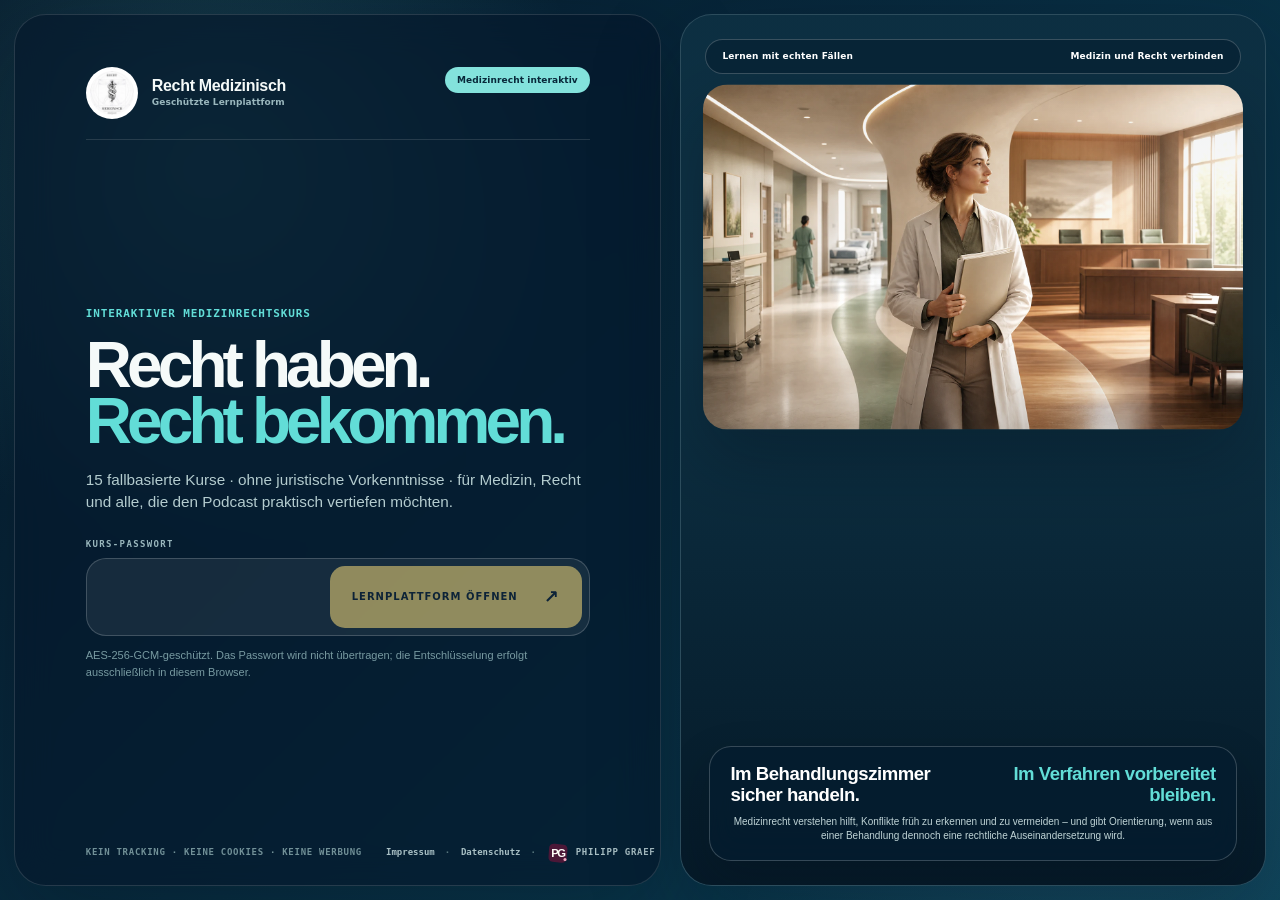
==== commit 73c80ae8: "Align login header and add visual message" ====
--- a/index.html
+++ b/index.html
@@ -12,8 +12,8 @@
     <meta property="og:type" content="website" />
     <link rel="icon" type="image/webp" href="./podcast-cover.webp" />
     <title>Recht Medizinisch · Lernplattform</title>
-    <script type="module" crossorigin src="./assets/index-mr7JZLR8.js"></script>
-    <link rel="stylesheet" crossorigin href="./assets/index-BDAWKkXS.css">
+    <script type="module" crossorigin src="./assets/index-BmJP4peW.js"></script>
+    <link rel="stylesheet" crossorigin href="./assets/index-CRzZcz6E.css">
   </head>
   <body>
     <div id="root"></div>
--- a/assets/index-CRzZcz6E.css
+++ b/assets/index-CRzZcz6E.css
@@ -0,0 +1 @@
+:root{--font-sans:"Segoe UI", Arial, sans-serif;--font-mono:"Cascadia Code", "Consolas", monospace;--navy:#073b5c;--blue:#075f94;--teal:#00a9b5;--teal-dark:#007f89;--mint:#dff6f4;--pale:#f3f8fa;--ink:#162b36;--muted:#61747e;--line:#ccdae0;--white:#fff;--orange:#c64b23;--green:#087965;--shadow:0 20px 60px #073b5c1f}*{box-sizing:border-box}body{background:var(--pale);color:var(--ink);font-family:var(--font-sans), Arial, sans-serif;margin:0}button,input{font:inherit}button,a{-webkit-tap-highlight-color:transparent}a{color:inherit}button:focus-visible,a:focus-visible,input:focus-visible{outline-offset:3px;outline:3px solid #ffcc4d}.hero{color:var(--white);background:radial-gradient(circle at 82% 26%,#00a9b55c,#0000 28%),linear-gradient(135deg,#052d49 0%,#064c70 58%,#063b5c 100%);overflow:hidden}.topbar{border-bottom:1px solid #ffffff26;justify-content:space-between;align-items:center;gap:24px;width:min(1180px,100% - 40px);margin:0 auto;padding:24px 0;display:flex}.brand{color:#fff;font:inherit;text-align:left;cursor:pointer;background:0 0;border:0;align-items:center;gap:12px;padding:0;text-decoration:none;display:flex}.brand-mark,.certificate-seal{background:var(--teal);color:#fff;letter-spacing:-.04em;border-radius:14px;place-items:center;width:48px;height:48px;font-weight:900;display:grid}.brand span:last-child{flex-direction:column;display:flex}.brand strong{font-size:17px}.brand small{color:#ffffffa8;margin-top:2px;font-size:12px}.nav-actions,.hero-actions,.source-actions{flex-wrap:wrap;align-items:center;gap:10px;display:flex}.ghost,.primary,.secondary,.complete-button,.text-button{cursor:pointer;border:0;border-radius:10px;padding:12px 17px;font-weight:760;text-decoration:none;transition:transform .18s,background .18s,border-color .18s}.ghost{color:#fff;background:#ffffff14;border:1px solid #ffffff42}.ghost:hover{background:#ffffff26}.primary{background:var(--teal);color:#032f39;box-shadow:0 10px 24px #0000001f}.primary:hover,.secondary:hover,.ghost:hover{transform:translateY(-2px)}.primary:disabled{opacity:.45;cursor:not-allowed;transform:none}.secondary{color:var(--navy);border:1px solid var(--line);background:#fff}.complete-button{background:var(--mint);color:var(--green);cursor:default;border:1px solid #75c8bb}.text-button{color:var(--blue);text-underline-offset:4px;background:0 0;padding-inline:4px;text-decoration:underline}.hero-grid{grid-template-columns:1.25fr .75fr;align-items:center;gap:80px;width:min(1180px,100% - 40px);min-height:570px;margin:0 auto;padding:74px 0 78px;display:grid}.eyebrow{letter-spacing:.14em;text-transform:uppercase;color:var(--teal-dark);margin:0 0 8px;font-size:12px;font-weight:900;line-height:1.3}.hero .eyebrow,.module-shell .eyebrow,.podcast-alert .eyebrow,.presentation-overlay .eyebrow{color:#58e0e4}.hero h1{letter-spacing:-.055em;margin:0 0 22px;font-size:clamp(48px,7vw,86px);line-height:.94}.privacy-note{color:#ffffff94;margin:18px 0 0;font-size:12px}.progress-panel{-webkit-backdrop-filter:blur(10px);backdrop-filter:blur(10px);background:#ffffff17;border:1px solid #ffffff2e;border-radius:24px;padding:34px;box-shadow:0 28px 80px #00000029}.progress-ring{--progress:0deg;background:conic-gradient(#55dce2 var(--progress), #ffffff29 0);border-radius:50%;place-items:center;width:154px;height:154px;margin:0 auto 28px;display:grid;position:relative}.progress-ring:after{content:"";background:#073e60;border-radius:50%;position:absolute;inset:13px}.progress-ring span{z-index:1;font-size:43px;font-weight:900;position:relative}.progress-ring small{margin-left:2px;font-size:18px}.progress-panel p{color:#ffffffb3;line-height:1.5}.progress-track,.mini-track{background:#ffffff24;border-radius:999px;height:8px;display:block;overflow:hidden}.progress-track{margin:24px 0 12px}.progress-track span,.mini-track i{border-radius:inherit;background:var(--teal);height:100%;transition:width .35s;display:block}.completion-rule{margin:0;font-size:12px}.section{width:min(1180px,100% - 40px);margin:0 auto;padding:78px 0}.section-heading{justify-content:space-between;align-items:end;gap:20px;margin-bottom:28px;display:flex}.section-heading h2,.certificate-gate h2{letter-spacing:-.04em;color:var(--navy);margin:0;font-size:clamp(32px,4vw,48px)}.count-badge{border:1px solid var(--line);color:var(--muted);background:#fff;border-radius:999px;padding:8px 12px;font-size:13px;font-weight:700}.outcomes{grid-template-columns:repeat(2,1fr);gap:12px;display:grid}.outcome{border:1px solid var(--line);background:#fff;border-radius:14px;grid-template-columns:50px 1fr;align-items:center;gap:12px;min-height:86px;padding:16px 20px;display:grid}.outcome span{color:var(--teal-dark);font-size:20px;font-weight:900}.outcome p{margin:0;line-height:1.5}.podcast-alert{color:#fff;background:linear-gradient(120deg, var(--navy), #085f7c);width:min(1180px,100% - 40px);box-shadow:var(--shadow);border-radius:20px;justify-content:space-between;align-items:center;gap:28px;margin:44px auto 6px;padding:32px 36px;display:flex}.podcast-alert h2{margin:0 0 8px;font-size:27px}.podcast-alert p:last-child{color:#ffffffbd;margin:0;line-height:1.5}.podcast-alert a{border:1px solid #ffffff5c;border-radius:10px;flex:none;padding:12px 16px;font-weight:800;text-decoration:none}.section-intro{max-width:820px;color:var(--muted);margin:-10px 0 28px;line-height:1.6}.day-grid{grid-template-columns:repeat(3,1fr);gap:14px;display:grid}.day-card{text-align:left;min-height:218px;color:var(--ink);border:1px solid var(--line);cursor:pointer;background:#fff;border-radius:15px;flex-direction:column;padding:21px;transition:transform .2s,box-shadow .2s,border-color .2s;display:flex}.day-card:hover,.day-card.active{border-color:var(--teal);transform:translateY(-4px);box-shadow:0 18px 38px #073b5c1f}.day-no{color:var(--teal-dark);font-size:26px;font-weight:950}.day-meta{color:var(--muted);text-transform:uppercase;letter-spacing:.04em;margin:5px 0 16px;font-size:12px;font-weight:700}.day-card strong{color:var(--navy);font-size:18px;line-height:1.25}.day-decision{color:var(--muted);margin-top:9px;font-size:12px}.day-card .mini-track{background:#e5eef1;margin-top:auto}.day-percent{color:var(--navy);margin:18px 0 5px;font-size:22px;font-weight:950}.day-status{color:var(--teal-dark);margin-top:8px;font-size:12px;font-weight:850}.module-shell{background:linear-gradient(#062f4c 0,#083e5d 290px,#edf5f7 290px);padding:58px max(20px,50vw - 590px) 82px;scroll-margin-top:14px}.module-nav{color:#fff;justify-content:space-between;align-items:center;margin-bottom:25px;display:flex}.module-nav button{color:#fff;cursor:pointer;background:0 0;border:0;font-weight:750}.module-nav button:disabled{opacity:.32;cursor:default}.module-nav span{color:#ffffffa8;font-size:13px}.module{box-shadow:var(--shadow);background:#fff;border-radius:24px;overflow:hidden}.module-header{color:#fff;background:radial-gradient(circle at 85% 20%,#00a9b561,#0000 32%),linear-gradient(135deg,#073b5c,#075b7a);grid-template-columns:1fr auto;align-items:center;gap:30px;min-height:230px;padding:45px 52px;display:grid}.module-header h2{letter-spacing:-.045em;max-width:780px;margin:0 0 10px;font-size:clamp(34px,4.5vw,56px);line-height:1.05}.module-header p:last-child{color:#ffffffb3;max-width:800px;margin:0;font-size:17px;line-height:1.5}.module-score{text-align:center;background:#ffffff1c;border:1px solid #ffffff40;border-radius:50%;place-content:center;width:128px;height:128px;display:grid}.module-score.complete{background:var(--green)}.module-score strong{font-size:31px}.module-score span{text-transform:uppercase;letter-spacing:.08em;font-size:10px}.learning-goals{background:var(--mint);border-left:5px solid var(--teal);border-radius:12px;margin:36px 52px 0;padding:25px 28px}.learning-goals h3{color:var(--navy);margin:0 0 12px;font-size:20px}.learning-goals ul{gap:8px;margin:0;padding-left:22px;line-height:1.5;display:grid}.module-step{border-bottom:1px solid var(--line);margin:0 52px;padding:45px 0}.step-head{grid-template-columns:48px 1fr auto;align-items:center;gap:14px;margin-bottom:25px;display:grid}.step-head>span{color:#fff;background:var(--navy);border-radius:50%;place-items:center;width:42px;height:42px;font-weight:900;display:grid}.step-head h3{color:var(--navy);margin:0;font-size:25px}.step-head b{color:var(--muted);text-transform:uppercase;letter-spacing:.05em;font-size:12px}.step-head b.ok{color:var(--green)}.basics-grid,.decision-grid{grid-template-columns:repeat(3,1fr);gap:14px;margin-bottom:22px;display:grid}.basic-card,.decision-grid>div{border:1px solid var(--line);background:#fbfdfe;border-radius:13px;padding:23px}.basic-card h4,.decision-grid h4{color:var(--navy);margin:0 0 10px;font-size:17px}.basic-card p,.decision-grid p{color:#40535d;margin:0;font-size:14px;line-height:1.58}.norms{flex-wrap:wrap;gap:5px;margin-top:16px;display:flex}.norms span{color:var(--navy);font-family:var(--font-mono), monospace;background:#e6f0f5;border-radius:6px;padding:5px 8px;font-size:10px}.prompt{color:var(--ink);font-size:18px;font-weight:650;line-height:1.55}.choice-list,.transfer-list{gap:9px;display:grid}.choice-list button,.transfer-list button{border:1px solid var(--line);width:100%;min-height:58px;color:var(--ink);text-align:left;cursor:pointer;background:#fff;border-radius:10px;align-items:center;gap:13px;padding:12px 16px;display:flex}.choice-list button:hover,.transfer-list button:hover{border-color:var(--teal);background:#f4fcfc}.choice-list button>span{width:32px;height:32px;color:var(--navy);background:#e9f2f5;border-radius:50%;flex:none;place-items:center;font-weight:900;display:grid}.choice-list button.chosen,.transfer-list button.chosen{border-color:var(--blue);background:#eaf5fa}.choice-list button.right{background:#e8f8f4;border-color:#62b9a9}.choice-list button.wrong{background:#fff1ed;border-color:#d98a71}.feedback{border-radius:9px;margin:13px 0 0;padding:13px 16px;line-height:1.5}.feedback.success{color:#085d4e;background:#e4f6f1}.feedback.retry{color:#8b341d;background:#ffede7}.vote-compare{grid-template-columns:1fr 1fr;gap:12px;margin-top:20px;display:grid}.vote-compare>div{background:var(--pale);border-radius:10px;padding:18px}.vote-compare span{color:var(--muted);text-transform:uppercase;margin-bottom:6px;font-size:11px;font-weight:800;display:block}.decision-cite{flex-wrap:wrap;align-items:center;gap:10px;margin-bottom:18px;display:flex}.decision-cite>*{border:1px solid var(--line);font-family:var(--font-mono), monospace;background:#fff;border-radius:7px;padding:7px 10px;font-size:12px}.decision-cite strong{background:var(--navy);color:#fff;border-color:var(--navy)}.source-actions{margin-top:20px}.transfer-list button span{color:var(--teal-dark);font-size:20px;font-weight:900}.podcast-box{background:var(--navy);color:#fff;border-radius:14px;justify-content:space-between;align-items:center;gap:20px;margin:36px 52px;padding:25px 28px;display:flex}.podcast-box h3{margin:0 0 7px;font-size:22px}.podcast-box p:last-child{color:#ffffffb3;margin:0;line-height:1.5}.podcast-box a{border:1px solid #ffffff4d;border-radius:9px;flex:none;padding:11px 15px;font-weight:800;text-decoration:none}.reading{margin:0 52px 36px;padding:25px 0}.reading h3{color:var(--navy)}.reading>div{grid-template-columns:repeat(2,1fr);gap:9px;display:grid}.reading a{background:var(--pale);color:var(--blue);border-radius:9px;justify-content:space-between;gap:10px;padding:13px 15px;font-weight:650;text-decoration:none;display:flex}.reading a.opened{background:var(--mint);color:#075c52}.day-finish{background:#eef3f5;justify-content:space-between;align-items:center;gap:20px;margin:0;padding:32px 52px;display:flex}.day-finish.done{background:var(--mint)}.day-finish strong{color:var(--navy);font-size:20px}.day-finish p{color:var(--muted);margin:5px 0 0}.certificate-gate{text-align:center;background:#dce7eb;margin:0;padding:86px max(20px,50vw - 590px)}.certificate-gate>div:not(.certificate-wrap){max-width:760px;margin:0 auto}.certificate-gate p{color:var(--muted);line-height:1.6}.certificate-wrap{max-width:980px;margin:0 auto}.certificate{color:var(--navy);border:10px double var(--navy);box-shadow:var(--shadow);background:#fff;padding:60px 75px;position:relative}.certificate-seal{border-radius:50%;width:76px;height:76px;margin:22px auto;font-size:24px}.certificate h2{margin:0 0 20px;font-family:Georgia,serif;font-size:52px}.certificate-kicker{text-transform:uppercase;letter-spacing:.1em;font-size:11px;font-weight:800}.certificate-name{border-bottom:1px solid var(--navy);max-width:610px;margin:24px auto;padding-bottom:10px;font-family:Georgia,serif;font-size:30px;display:block}.certificate-meta{justify-content:center;gap:34px;margin:32px 0 22px;font-weight:800;display:flex}.certificate small{color:var(--muted)}.certificate-controls{justify-content:center;align-items:end;gap:12px;margin-top:22px;display:flex}.certificate-controls label{text-align:left;color:var(--navy);font-weight:750}.certificate-controls input{border:1px solid var(--line);background:#fff;border-radius:9px;min-width:310px;margin-top:6px;padding:12px 14px;display:block}.site-footer{color:#ffffffad;background:#052f4a;grid-template-columns:minmax(220px,.8fr) minmax(320px,1.4fr) auto;align-items:start;gap:40px;padding:38px max(20px,50vw - 590px);display:grid}.site-footer strong{color:#fff}.site-footer p{max-width:560px;margin:5px 0 0;font-size:12px;line-height:1.5}.footer-disclaimer{max-width:620px}.footer-legal{justify-items:start;gap:8px;display:grid}.footer-legal a{color:#fff;text-underline-offset:3px;font-size:12px;font-weight:800}.legal-shell{background:#f3f0e9;min-height:70vh;padding-bottom:100px}.legal-hero{color:#fff;background:radial-gradient(circle at 84% 18%,#2ec9c347,#0000 26%),linear-gradient(130deg,#071d33,#0b4f65);padding:82px max(28px,50vw - 520px) 68px}.legal-hero h1{letter-spacing:-.04em;margin:0 0 18px;font:700 clamp(48px,6vw,76px)/.98 Georgia,serif}.legal-hero>p:not(.eyebrow){color:#ffffffb8;max-width:790px;font-size:17px;line-height:1.65}.legal-hero small{color:#ffffff8a;margin-top:18px;display:block}.legal-content{z-index:2;background:#fffffff5;border:1px solid #d7dfdc;border-radius:25px;width:min(1040px,100% - 56px);margin:-26px auto 0;padding:48px;position:relative;box-shadow:0 20px 60px #071d3317}.legal-content section{border-bottom:1px solid #dce5e2;padding:25px 0}.legal-content section:first-of-type{padding-top:0}.legal-content h2{color:var(--navy);overflow-wrap:anywhere;-webkit-hyphens:auto;hyphens:auto;margin:0 0 13px;font:700 27px Georgia,serif}.legal-content p,.legal-content address{color:#465d66;margin:0 0 11px;font-size:14px;font-style:normal;line-height:1.7}.legal-content a{color:var(--blue);text-underline-offset:3px;font-weight:750}.legal-content code{color:#073d58;background:#e5f1ee;border-radius:5px;padding:2px 5px;font-size:12px}.legal-status{border-left:5px solid var(--teal);color:#0b3d4e;background:#e4f4ef;border-radius:12px;margin-bottom:34px;padding:22px 24px}.legal-status strong{color:var(--navy);font-size:18px}.legal-status p{margin:8px 0 0}.legal-actions{flex-wrap:wrap;gap:10px;padding-top:30px;display:flex}.brand-cover,.podcast-alert-cover,.course-media-card>img,.podcast-box>img,.podcast-library>img,.presentation-brand img,.certificate-seal,.footer-brand img{box-sizing:border-box;background:#fff;padding:5%;object-fit:contain!important}.presentation-overlay{z-index:100;color:#fff;background:#021420f5;place-items:center;padding:70px;display:grid;position:fixed;inset:0}.presentation-close{color:#fff;cursor:pointer;background:0 0;border:0;font-size:18px;position:absolute;top:24px;right:28px}.presentation-slide{border-left:10px solid var(--teal);background:linear-gradient(135deg,#073b5c,#075f78);width:min(1080px,100%);padding:60px;box-shadow:0 30px 80px #00000059}.presentation-slide h2{letter-spacing:-.045em;margin:0 0 16px;font-size:clamp(42px,6vw,75px);line-height:1.02}.presentation-cite{font-family:var(--font-mono), monospace;color:#7ce2e5;margin-bottom:34px}.presentation-headnote{max-width:970px;font-size:24px;line-height:1.5}.presentation-slide>p:last-of-type{color:#ffffffb3;line-height:1.55}.course-top{z-index:30;color:#fff;background:linear-gradient(120deg,#062f4c,#075b73);position:relative}.course-menu-wrap{position:relative}.course-menu-panel{z-index:80;background:#062f4c;border:1px solid #fff3;border-radius:14px;width:min(520px,100vw - 32px);max-height:min(68vh,610px);padding:8px;position:absolute;top:calc(100% + 10px);right:0;overflow-y:auto;box-shadow:0 24px 60px #00000052}.course-menu-panel button{color:#fff;text-align:left;cursor:pointer;background:0 0;border:0;border-radius:9px;grid-template-columns:34px 1fr auto;align-items:center;gap:10px;width:100%;padding:11px 12px;display:grid}.course-menu-panel button:hover,.course-menu-panel button:focus-visible{background:#ffffff1a;outline:none}.course-menu-panel button>span{color:#79dde2;font-family:var(--font-mono), monospace;font-weight:850}.course-menu-panel button strong{line-height:1.25}.course-menu-panel button em{color:#ffffffa6;font-size:12px;font-style:normal}.progress-pill{color:#fff;cursor:pointer;background:#ffffff1a;border:1px solid #ffffff40;border-radius:11px;align-items:center;gap:9px;min-width:132px;padding:7px 11px;display:flex}.progress-pill strong{color:#7ce2e5;font-size:18px}.progress-pill span{text-transform:uppercase;letter-spacing:.04em;font-size:10px}.completion-rule{color:var(--muted);margin:14px 0 0;font-size:12px;line-height:1.45}.source-groups{grid-template-columns:repeat(2,minmax(0,1fr));gap:12px;margin-top:30px;display:grid}.source-group{border:1px solid var(--line);background:#fff;border-radius:12px;overflow:hidden}.source-group summary{color:var(--navy);cursor:pointer;grid-template-columns:70px 1fr;align-items:center;gap:12px;padding:17px 18px;display:grid}.source-group summary span{color:var(--teal-dark);text-transform:uppercase;font-size:11px;font-weight:900}.source-group>div{gap:7px;padding:0 12px 12px;display:grid}.source-group a{color:var(--blue);background:var(--pale);border-radius:8px;grid-template-columns:105px 1fr auto;align-items:center;gap:9px;padding:11px 12px;font-size:12px;line-height:1.35;text-decoration:none;display:grid}.source-group a b{color:var(--navy);text-transform:uppercase;font-size:10px}.course-progress-banner{color:#fff;background:#ffffff14;border:1px solid #ffffff2b;border-radius:12px;grid-template-columns:auto 1fr auto;align-items:center;gap:20px;margin:-22px 0 22px;padding:13px 16px;display:grid}.course-progress-banner button{color:#fff;cursor:pointer;background:0 0;border:1px solid #ffffff38;border-radius:8px;padding:9px 12px}.course-progress-banner>div{flex-direction:column;gap:2px;display:flex}.course-progress-banner>div:last-child{text-align:right}.course-progress-banner span{color:#ffffff94;letter-spacing:.07em;font-size:9px;font-weight:850}.course-progress-banner strong{font-size:14px}.step-intro{color:var(--muted);margin:-6px 0 20px;font-size:13px;line-height:1.55}.material-list{gap:10px;display:grid}.material-card{border:1px solid var(--line);background:#fbfdfe;border-radius:11px;overflow:hidden}.material-card.read{background:#f1fbf8;border-color:#78c9ba}.material-card summary{color:var(--navy);cursor:pointer;grid-template-columns:38px 1fr auto;align-items:center;gap:10px;padding:15px 16px;display:grid}.material-card summary span{color:#fff;background:var(--blue);border-radius:50%;place-items:center;width:30px;height:30px;font-size:11px;font-weight:900;display:grid}.material-card.read summary span{background:var(--teal-dark)}.material-card summary em{color:var(--muted);font-size:11px;font-style:normal;font-weight:750}.material-card>div{padding:0 18px 17px 64px}.material-card p{color:var(--muted);line-height:1.62}.reading-head{justify-content:space-between;align-items:center;gap:16px;grid-template-columns:none!important;display:flex!important}.reading-head span{color:var(--teal-dark);font-size:12px;font-weight:850}.podcast-box.completed-source{box-shadow:inset 0 0 0 2px #64cbbb}.transfer-submit{margin-top:16px}.completion-modal{z-index:120;background:#021420f0;padding:70px 30px 30px;position:fixed;inset:0;overflow-y:auto}.modal-close{z-index:2;color:#fff;cursor:pointer;background:0 0;border:0;font-size:17px;position:fixed;top:22px;right:28px}.completion-modal .certificate-controls,.completion-modal .certificate-controls label{color:#fff}button:disabled{opacity:.48;cursor:not-allowed}@media (width<=900px){.hero-grid{grid-template-columns:1fr;gap:40px}.day-grid,.basics-grid,.decision-grid{grid-template-columns:repeat(2,1fr)}.module-header{grid-template-columns:1fr}.module-score{border-radius:12px;justify-content:center;align-items:baseline;gap:8px;width:auto;height:auto;padding:14px;display:flex}.module-score strong{font-size:24px}.presentation-overlay{padding:28px}.source-groups{grid-template-columns:1fr}.topbar{align-items:flex-start}.nav-actions{justify-content:flex-end}.course-progress-banner{grid-template-columns:1fr 1fr}.course-progress-banner button{grid-column:1/-1}}@media (width<=640px){.topbar,.section,.podcast-alert{width:min(100% - 28px,1180px)}.topbar{flex-direction:column;align-items:flex-start}.nav-actions{justify-content:flex-start;width:100%}.presentation-trigger{display:none}.progress-pill{margin-left:auto}.hero-grid{width:min(100% - 28px,1180px);padding-top:55px}.hero h1{font-size:50px}.outcomes,.day-grid,.basics-grid,.decision-grid,.reading>div,.vote-compare{grid-template-columns:1fr}.podcast-alert,.podcast-box,.day-finish,.site-footer,.certificate-controls{flex-direction:column;align-items:stretch}.section-heading{align-items:flex-start}.count-badge{display:none}.module-shell{padding-inline:10px}.module-nav span{display:none}.module-header,.module-step,.learning-goals,.reading,.podcast-box{margin-inline:20px;padding-inline:0}.module-header{margin:0;padding:34px 24px}.learning-goals{margin-top:22px;padding:22px}.decision-step{margin-inline:0;padding-inline:20px}.step-head{grid-template-columns:42px 1fr}.step-head b{grid-column:2}.certificate{padding:38px 24px}.certificate h2{font-size:38px}.certificate-meta{flex-direction:column;gap:8px}.certificate-controls input{width:100%;min-width:0}.presentation-slide{padding:34px 26px}.presentation-headnote{font-size:19px}.source-library{padding-inline:14px}.source-group summary{grid-template-columns:58px 1fr}.source-group a{grid-template-columns:82px 1fr auto}.course-menu-panel{width:auto;position:fixed;top:132px;left:14px;right:14px}.course-progress-banner{grid-template-columns:1fr 1fr;margin-top:0}.material-card summary{grid-template-columns:34px 1fr}.material-card summary em{grid-column:2}.material-card>div{padding-left:16px}.completion-modal{padding:62px 12px 20px}}@media print{body{background:#fff}body *{visibility:hidden!important}.certificate,.certificate *{visibility:visible!important}.certificate{width:100%;min-height:100vh;box-shadow:none;border-width:8px;flex-direction:column;justify-content:center;display:flex;position:fixed;inset:0}@page{size:A4 landscape;margin:12mm}}:root{--navy:#071d33;--blue:#0b6486;--teal:#20c6c3;--teal-dark:#078c8c;--mint:#dff3ed;--pale:#f3f0e9;--ink:#132837;--muted:#60717a;--line:#d5ddd9;--shadow:0 28px 80px #061d3321}body{background:#f3f0e9}.hero{background:radial-gradient(circle at 77% 25%,#18b2b447,#0000 30%),radial-gradient(circle at 10% 92%,#0e6e8759,#0000 38%),#061a30;position:relative}.hero:after{content:"";pointer-events:none;opacity:.16;background-image:linear-gradient(#ffffff0a 1px,#0000 1px),linear-gradient(90deg,#ffffff0a 1px,#0000 1px);background-size:56px 56px;position:absolute;inset:0;-webkit-mask-image:linear-gradient(#000,#0000 88%);mask-image:linear-gradient(#000,#0000 88%)}.topbar{z-index:50;border-bottom-color:#ffffff21;width:min(1320px,100% - 56px);padding:20px 0;position:relative}.brand-mark,.certificate-seal{color:#76e6df;background:0 0;border:1px solid #75e7e1b8;border-radius:50%;box-shadow:inset 0 0 0 5px #ffffff0a}.brand strong{letter-spacing:-.02em}.ghost{background:#ffffff0d;border-radius:999px;min-height:42px}.course-menu-trigger{align-items:center;gap:9px;display:inline-flex}.progress-pill{background:#ffffff12;border-radius:999px;padding:7px 14px 7px 10px}.course-menu-panel{-webkit-backdrop-filter:blur(16px);backdrop-filter:blur(16px);background:#051b30fa;border-radius:18px}.hero-grid{z-index:2;grid-template-columns:minmax(0,1fr) minmax(470px,.95fr);gap:66px;width:min(1320px,100% - 56px);min-height:760px;padding:76px 0 100px;position:relative}.hero-copy{align-self:center}.hero h1{letter-spacing:-.07em;max-width:720px;margin-bottom:28px;font-size:clamp(62px,7vw,104px);line-height:.88}.lede{max-width:690px;font-size:19px;line-height:1.72}.hero-actions .primary{border-radius:999px;padding:14px 22px}.hero-actions .secondary{color:#fff;background:0 0;border-color:#ffffff52;border-radius:999px;padding:13px 21px}.hero-side{align-self:center;padding-bottom:104px;position:relative}.hero-art{background:#0b3047;border:1px solid #ffffff24;border-radius:30px;height:390px;margin:0;position:relative;overflow:hidden;transform:perspective(1100px)rotateY(-3deg);box-shadow:0 42px 100px #00000057}.hero-art:after{content:"";background:linear-gradient(#0000 52%,#031221e0),linear-gradient(90deg,#041a2c52,#0000 45%);position:absolute;inset:0}.hero-art img{object-fit:contain;width:100%;height:100%;display:block}.hero-art figcaption{z-index:2;color:#fff;letter-spacing:.12em;text-transform:uppercase;align-items:center;gap:11px;font-size:11px;font-weight:850;display:flex;position:absolute;bottom:20px;left:28px;right:28px}.hero-art figcaption i{background:#5bdad5;flex:1;height:1px}.progress-panel{z-index:4;-webkit-backdrop-filter:blur(19px);backdrop-filter:blur(19px);background:#09273edb;border-radius:24px;grid-template-columns:116px 1fr;align-items:center;column-gap:24px;min-height:190px;padding:25px 28px;display:grid;position:absolute;bottom:0;left:44px;right:-16px;box-shadow:0 30px 70px #0000004d}.progress-ring{width:106px;height:106px;margin:0}.progress-ring small{font-size:13px}.progress-panel h2{font-size:25px}.progress-panel>.progress-track,.progress-panel>.completion-rule{grid-column:1/-1}.progress-panel>.completion-rule{color:#fff9;margin:0}.checklist-section{padding-bottom:46px}.section-heading h2,.certificate-gate h2{max-width:850px;font-size:clamp(38px,4.8vw,62px);line-height:1}.outcomes{grid-template-columns:repeat(2,minmax(0,1fr));gap:15px}.outcome{background:#fffc;border-radius:17px;min-height:102px;padding:21px 24px;box-shadow:0 8px 24px #061d330a}.outcome span{font-family:Georgia,serif;font-size:26px}.podcast-alert{width:min(1280px,100% - 56px);color:var(--navy);box-shadow:none;background:linear-gradient(120deg,#d9f1e9,#e9f6f2);border-radius:28px;align-items:stretch;margin:30px auto 8px;padding:46px}.podcast-alert:before{content:"RM";color:#fff;background:var(--navy);border-radius:50%;flex:none;align-self:flex-start;place-items:center;width:58px;height:58px;font-weight:900;display:grid}.podcast-alert-copy{flex:1}.podcast-alert .eyebrow{color:var(--teal-dark)}.podcast-alert h2{letter-spacing:-.035em;font-size:34px}.podcast-alert p:last-child,.podcast-alert p{color:#526c6d}.episode-link{color:var(--navy);margin-top:15px;font-weight:850;border:0!important;border-bottom:1px solid var(--navy)!important;border-radius:0!important;padding:10px 0!important;display:inline-flex!important}.podcast-platforms{align-content:center;gap:8px;min-width:230px;display:grid}.podcast-platforms a{min-height:45px;color:var(--navy);background:#ffffff8f;grid-template-columns:28px 1fr auto;align-items:center;gap:9px;font-size:12px;text-decoration:none;display:grid;border:1px solid #071d3326!important;border-radius:12px!important;padding:8px 12px!important}.platform-mark{color:#fff;border-radius:50%;place-items:center;width:27px;height:27px;font-size:13px;font-weight:950;display:grid}.platform-mark.spotify{background:#1db954}.platform-mark.apple{background:linear-gradient(145deg,#a65bf2,#e64c8d)}.platform-mark.amazon{color:#3dc5f3;background:#171d26;font:900 19px Georgia,serif}.platform-mark.podcastde{background:#e25241}.map-layout{grid-template-columns:minmax(0,1.7fr) minmax(300px,.72fr);align-items:start;gap:24px;display:grid}.day-card{background:#ffffffd6;border-radius:17px;min-height:182px;padding:20px 22px;position:relative;box-shadow:0 7px 24px #071d330a}.day-card.recommended{border-color:var(--teal-dark);box-shadow:0 0 0 3px #20c6c31a,0 18px 44px #071d331a}.day-no{color:#9cc8c6;font:700 30px Georgia,serif;position:absolute;top:16px;right:19px}.day-meta{margin:0 45px 11px 0}.day-card strong{max-width:84%;font-size:18px}.day-percent{margin:14px 0 4px;font-size:20px}.course-focus{color:#fff;box-shadow:var(--shadow);background:radial-gradient(circle at 90% 6%,#2bc7c34d,#0000 35%),#071d33;border-radius:24px;padding:32px;position:sticky;top:22px;overflow:hidden}.course-focus .eyebrow{color:#67dcd7}.focus-number{color:#ffffff2e;margin:16px 0 -4px;font:700 72px/.8 Georgia,serif;display:block}.course-focus h3{letter-spacing:-.035em;margin:0 0 13px;font-size:28px;line-height:1.08}.course-focus>p:not(.eyebrow){color:#ffffffad;line-height:1.55}.focus-decision{border-block:1px solid #ffffff26;gap:6px;margin:24px 0;padding:15px 0;display:grid}.focus-decision span{color:#6ad9d4;text-transform:uppercase;letter-spacing:.08em;font-size:10px}.focus-progress{justify-content:space-between;align-items:baseline;gap:10px;display:flex}.focus-progress strong{font-size:28px}.focus-progress span{color:#fff9;font-size:11px}.course-focus .mini-track{margin:8px 0 22px}.course-focus .primary{width:100%}.course-focus small{color:#ffffff80;margin-top:13px;line-height:1.45;display:block}.source-library{background:#e5ebe7;padding:100px max(28px,50vw - 640px)}.source-groups{grid-template-columns:repeat(2,minmax(0,1fr));gap:14px}.source-group{background:#ffffffdb;border-radius:17px}.source-group summary{padding:20px}.source-group>div{padding:0 13px 13px}.source-entry{background:var(--pale);border-radius:10px;overflow:hidden}.source-group .source-entry>a{background:0 0;border-radius:0}.source-access{color:#367166;border-top:1px solid #071d3314;grid-template-columns:18px 1fr;align-items:center;gap:5px;padding:8px 11px 10px;font-size:10px;display:grid}.source-access>span{color:#fff;background:#2f9c86;border-radius:50%;place-items:center;width:16px;height:16px;font-weight:900;display:grid}.source-access.access-restricted{color:#8a4e18;background:#fff8e9}.source-access.access-restricted>span{background:#d58a2f}.source-access a{color:var(--blue);text-underline-offset:3px;grid-column:2;text-decoration:underline;background:0 0!important;border:0!important;padding:0!important;display:inline!important}.course-top{z-index:60;-webkit-backdrop-filter:blur(16px);backdrop-filter:blur(16px);background:#051b30f5;position:sticky;top:0}.module-shell{background:linear-gradient(#071d33 0,#0a3550 340px,#f3f0e9 340px);padding:46px max(24px,50vw - 630px) 100px}.course-progress-banner{border-radius:16px}.module{border-radius:28px;box-shadow:0 36px 100px #051b302e}.module-header{background:radial-gradient(circle at 84% 22%,#28cac457,#0000 32%),linear-gradient(132deg,#071d33,#0b5368);min-height:300px;padding:58px 62px}.module-header h2{max-width:850px;font-size:clamp(42px,5vw,68px)}.learning-goals{border-radius:16px;margin:40px 62px 0;padding:29px 32px}.module-step{margin:0 62px;padding:54px 0}.decision-step{background:linear-gradient(130deg,#e4f3ef,#edf4f2);margin-inline:0;padding-inline:62px}.material-card{border-radius:14px}.choice-list,.transfer-list{gap:11px}.choice-list button,.transfer-list button{border-radius:13px;min-height:66px;padding:14px 17px}.choice-list button>strong{line-height:1.45}.source-actions{align-items:stretch}.source-actions>div{align-content:start;gap:8px;min-width:min(100%,315px);display:grid}.source-actions>div>a:first-child{text-align:center}.podcast-box{background:linear-gradient(130deg,#071d33,#0a4d61);border-radius:20px;align-items:stretch;margin:42px 62px;padding:34px}.podcast-box-copy{flex:1}.podcast-box-copy>p:last-of-type{color:#ffffffb3;max-width:720px;line-height:1.6}.podcast-box .episode-link{color:#79e2dc;border-bottom-color:#79e2dc!important}.podcast-box .podcast-platforms a{color:#fff;background:#ffffff12;border-color:#ffffff29!important}.reading{margin:0 62px 42px}.reading>div:last-child{grid-template-columns:repeat(2,minmax(0,1fr))}.reading-entry{background:var(--pale);border-radius:12px;overflow:hidden}.reading-entry.opened{background:var(--mint)}.reading-entry>a{background:0 0;border-radius:0}.reading-entry .source-access{padding-inline:14px}.day-finish{padding:37px 62px}@media (width<=1050px){.hero-grid{grid-template-columns:1fr;min-height:auto;padding-bottom:92px}.hero-copy{max-width:820px}.hero-side{width:min(720px,100%);margin:0 auto}.map-layout{grid-template-columns:1fr}.course-focus{position:relative;top:auto}.podcast-alert{flex-wrap:wrap}.podcast-alert .podcast-platforms{grid-template-columns:repeat(2,1fr);width:100%}}@media (width<=720px){.topbar,.hero-grid,.section,.podcast-alert,.course-map-section{width:min(100% - 28px,1320px)}.topbar{flex-direction:row;align-items:center;padding:14px 0}.brand small,.nav-actions>.ghost:first-child,.progress-pill span{display:none}.nav-actions{margin-left:auto}.progress-pill{min-width:66px}.hero-grid{gap:44px;padding-top:50px}.hero-copy{min-width:0;max-width:100%}.hero h1{overflow-wrap:anywhere;max-width:100%;font-size:clamp(44px,14vw,62px)}.lede{overflow-wrap:anywhere;max-width:100%;font-size:17px}.hero-art{border-radius:22px;height:260px;transform:none}.hero-side{padding-bottom:154px}.progress-panel{grid-template-columns:82px 1fr;column-gap:16px;min-height:225px;padding:20px;left:13px;right:13px}.progress-ring{width:78px;height:78px}.progress-ring:after{inset:7px}.progress-ring span{font-size:24px}.outcomes,.day-grid{grid-template-columns:1fr}.podcast-alert{padding:28px 24px}.podcast-alert:before{display:none}.podcast-alert .podcast-platforms{grid-template-columns:1fr}.course-focus{padding:27px}.source-library{padding-inline:14px}.source-groups{grid-template-columns:1fr}.module-shell{padding-inline:10px}.module-header{padding:38px 24px}.learning-goals{margin:22px 20px 0}.module-step{margin-inline:20px}.decision-step{margin-inline:0;padding-inline:20px}.podcast-box{margin:28px 20px;padding:25px}.podcast-box .podcast-platforms{min-width:0}.reading{margin-inline:20px}.reading>div:last-child{grid-template-columns:1fr}.day-finish{padding-inline:24px}.course-menu-panel{top:82px}}.topbar{width:min(1320px,100% - 48px);position:relative}.brand-cover{object-fit:cover;border:1px solid #ffffff4d;border-radius:50%;flex:none;width:52px;height:52px;box-shadow:0 8px 24px #0000002e}.nav-registers{background:#ffffff0f;border:1px solid #ffffff1f;border-radius:999px;align-items:center;gap:4px;padding:5px;display:flex}.nav-registers button{color:#ffffffad;cursor:pointer;background:0 0;border:0;border-radius:999px;padding:9px 14px;font-size:12px;font-weight:800}.course-menu-trigger{color:#fff;cursor:pointer;background:#ffffff12;border:1px solid #ffffff38;border-radius:12px;align-items:center;gap:9px;min-height:42px;padding:9px 13px;display:inline-flex}.menu-icon{gap:4px;width:20px;display:grid}.menu-icon i{background:currentColor;border-radius:99px;height:2px;display:block}.menu-label{font-size:12px;font-weight:850}.nav-drawer{z-index:90;width:min(620px,100vw - 32px);max-height:min(760px,100vh - 110px);color:var(--ink);border:1px solid var(--line);background:#fffffffa;border-radius:22px;padding:18px;position:absolute;top:calc(100% + 12px);right:0;overflow:auto;box-shadow:0 35px 90px #03182b4d}.drawer-registers{border-bottom:1px solid var(--line);grid-template-columns:repeat(4,1fr);gap:7px;padding-bottom:14px;display:grid}.drawer-registers button{color:#fff;background:var(--navy);cursor:pointer;border:0;border-radius:10px;min-height:42px;font-size:11px;font-weight:850}.nav-drawer>p{color:var(--muted);letter-spacing:.1em;text-transform:uppercase;margin:16px 2px 9px;font-size:10px;font-weight:900}.drawer-courses{gap:5px;display:grid}.drawer-courses button{text-align:left;min-height:48px;color:var(--ink);cursor:pointer;background:#f1f6f7;border:0;border-radius:10px;grid-template-columns:34px 1fr auto;align-items:center;gap:9px;padding:8px 10px;display:grid}.drawer-courses span{color:var(--teal-dark);font-weight:950}.drawer-courses strong{font-size:12px;line-height:1.25}.drawer-courses em{color:var(--muted);font-size:10px;font-style:normal;font-weight:800}.progress-pill{border-radius:13px}.hero-copy .secondary{color:#fff;background:#ffffff14;border-color:#ffffff47}.erlanger-feature{color:#fff;width:min(1280px,100% - 56px);box-shadow:var(--shadow);background:#071d33;border-radius:30px;grid-template-columns:minmax(340px,.9fr) 1.1fr;align-items:stretch;margin:22px auto 78px;display:grid;overflow:hidden}.erlanger-visual{background:radial-gradient(circle at 50% 45%,#0b4f65 0,#071d33 72%);place-items:center;min-height:410px;display:grid;position:relative;overflow:hidden}.erlanger-visual:after{content:"";background:linear-gradient(90deg,#0000 45%,#071d33 100%),linear-gradient(#0000,#071d33a6);position:absolute;inset:0}.erlanger-visual img{object-fit:contain;object-position:center center;box-sizing:border-box;width:100%;height:100%;padding:20px;display:block}.play-button{z-index:2;color:#05243c;background:#77e0da;border:1px solid #ffffff73;border-radius:50%;place-items:center;width:74px;height:74px;font-size:24px;text-decoration:none;display:grid;position:absolute;top:50%;left:50%;transform:translate(-50%,-50%);box-shadow:0 20px 50px #0000004d}.erlanger-feature>div:last-child{align-self:center;padding:54px}.erlanger-feature h2{margin:0 0 16px;font:700 clamp(38px,4vw,58px)/1 Georgia,serif}.erlanger-feature p:not(.eyebrow){color:#ffffffba;line-height:1.65}.erlanger-feature small{color:#ffffff73;margin-top:18px;line-height:1.45;display:block}.feature-links{flex-wrap:wrap;gap:8px;margin-top:22px;display:flex}.feature-links a{color:inherit;border:1px solid #ffffff3d;border-radius:999px;padding:10px 13px;font-size:11px;font-weight:850;text-decoration:none}.podcast-alert:before{content:none;display:none}.podcast-alert-cover{object-fit:cover;border:1px solid #071d331f;border-radius:50%;flex:none;width:112px;height:112px;box-shadow:0 16px 40px #071d3326}.learning-map{min-width:0}.map-phase{color:#fff;background:linear-gradient(120deg,#071d33,#0b576d);border-radius:15px;grid-template-columns:42px auto 1fr;align-items:center;gap:12px;margin-bottom:12px;padding:13px 17px;display:grid}.map-phase span{color:#06243c;background:#70dcd7;border-radius:50%;place-items:center;width:34px;height:34px;font-weight:950;display:grid}.map-phase strong{font-size:13px}.map-phase small{color:#fff9;justify-self:end}.day-card.previewed{border-color:#36bcb8;transform:translateY(-3px);box-shadow:0 18px 42px #071d331c}.library-teaser{color:#fff;background:radial-gradient(circle at 12% 20%,#20c5c138,#0000 23%),#071d33;width:min(1320px,100%);margin:24px auto 0;padding:90px max(28px,50vw - 640px)}.library-teaser>div:first-child{max-width:820px}.library-teaser h2{margin:0 0 17px;font:700 clamp(42px,5vw,68px)/1 Georgia,serif}.library-teaser>div:first-child>p:last-child{color:#ffffffa8;line-height:1.65}.library-teaser-actions{grid-template-columns:repeat(3,1fr);gap:14px;margin-top:35px;display:grid}.library-teaser-actions button{text-align:left;color:#fff;cursor:pointer;background:#ffffff0f;border:1px solid #ffffff2b;border-radius:19px;justify-items:start;min-height:170px;padding:24px;display:grid}.library-teaser-actions button:hover{background:#6fe0db1a;border-color:#6ee0db;transform:translateY(-3px)}.library-teaser-actions span{color:#6ee0db;font:700 37px Georgia,serif}.library-teaser-actions strong{font-size:18px}.library-teaser-actions small{color:#ffffff8c}.footer-brand{align-items:center;gap:12px;display:flex}.footer-brand img{border-radius:50%;width:48px;height:48px}.footer-brand p{margin:3px 0 0}.footer-profile{color:#72e1dc;text-underline-offset:3px;margin-top:6px;font-size:11px;font-weight:800;display:inline-block}.presentation-inline{color:#75ddd8;cursor:pointer;background:0 0;border:0;border-bottom:1px solid #75ddd8;margin-top:18px;padding:0 0 5px;font-weight:850}.course-media-card{color:#fff;background:linear-gradient(130deg,#071d33,#0b586d);border-radius:20px;grid-template-columns:1fr 130px;align-items:center;gap:30px;margin:42px 62px 0;padding:30px;display:grid}.course-media-card h3{margin:0 0 10px;font-size:25px}.course-media-card p:not(.eyebrow){color:#ffffffad;line-height:1.55}.course-media-card>img{object-fit:cover;border-radius:50%;width:130px;height:130px;box-shadow:0 18px 45px #00000040}.podcast-box>img{object-fit:cover;border-radius:50%;flex:none;width:96px;height:96px}.registry-shell{background:#f3f0e9;min-height:70vh;padding-bottom:100px}.registry-hero{color:#fff;background:radial-gradient(circle at 82% 18%,#2ec9c347,#0000 27%),linear-gradient(130deg,#071d33,#0b4f65);padding:82px max(28px,50vw - 640px) 70px}.registry-hero h1{letter-spacing:-.04em;max-width:900px;margin:0 0 20px;font:700 clamp(48px,6vw,78px)/.98 Georgia,serif}.registry-hero>p:not(.eyebrow){color:#ffffffb3;max-width:860px;font-size:17px;line-height:1.65}.registry-search{color:#ffffff9e;letter-spacing:.08em;text-transform:uppercase;gap:8px;width:min(720px,100%);margin-top:30px;font-size:11px;font-weight:850;display:grid}.registry-search input{color:#fff;text-transform:none;letter-spacing:0;background:#ffffff1a;border:1px solid #ffffff38;border-radius:13px;min-height:52px;padding:0 17px}.registry-search input::placeholder{color:#ffffff7a}.registry-filters{grid-template-columns:minmax(260px,2fr) minmax(150px,.8fr) minmax(230px,1.25fr);gap:11px;width:min(1080px,100%);margin-top:30px;display:grid}.registry-filters label{color:#ffffff9e;letter-spacing:.08em;text-transform:uppercase;gap:7px;font-size:10px;font-weight:900;display:grid}.registry-filters input,.registry-filters select{color:#fff;min-width:0;min-height:52px;font:700 13px var(--font-sans);text-transform:none;letter-spacing:0;background:#0b3b53;border:1px solid #ffffff38;border-radius:13px;padding:0 15px}.registry-filters input::placeholder{color:#ffffff75}.registry-result-count{color:#ffffff94;align-items:baseline;gap:8px;margin-top:16px;display:flex}.registry-result-count strong{color:#72e1dc;font:700 26px Georgia,serif}.registry-result-count span{font-size:12px}.judgment-grid{z-index:2;grid-template-columns:repeat(2,minmax(0,1fr));gap:17px;width:min(1280px,100% - 56px);margin:-28px auto 0;display:grid;position:relative}.judgment-card{background:#ffffffed;border:1px solid #d6dfdd;border-radius:24px;padding:34px;position:relative;overflow:hidden;box-shadow:0 15px 45px #071d3314}.judgment-card-no{color:#d5e3df;font:700 49px Georgia,serif;position:absolute;top:16px;right:22px}.judgment-card h2{max-width:80%;color:var(--navy);overflow-wrap:anywhere;-webkit-hyphens:auto;hyphens:auto;margin:0 0 12px;font:700 30px/1.07 Georgia,serif}.judgment-card>p:not(.eyebrow){color:#475d66;line-height:1.58}.judgment-docket{color:var(--navy);font-family:var(--font-mono);background:#e5f1ee;border-radius:8px;margin-bottom:16px;padding:7px 10px;font-size:12px;font-weight:850;display:inline-flex}.judgment-cite{flex-wrap:wrap;gap:6px;margin-bottom:17px;display:flex}.judgment-cite>*{color:var(--navy);font:800 11px var(--font-mono);background:#e5f1ee;border-radius:8px;padding:7px 9px}.judgment-tenor,.judgment-holding{background:#f5f2eb;border-radius:10px;margin:14px 0;padding:16px}.judgment-tenor{border-left:4px solid var(--navy)}.judgment-holding{border-left:4px solid #80aaa4}.judgment-tenor strong,.judgment-holding strong{color:var(--navy);font-size:12px}.judgment-tenor p,.judgment-holding p{color:#475d66;margin:6px 0 0;font-size:13px;line-height:1.55}.judgment-practice{border-left:4px solid var(--teal);background:#eef7f5;border-radius:8px;gap:6px;margin:18px 0;padding:16px;display:grid}.judgment-practice span{color:#445b63;font-size:13px;line-height:1.5}.judgment-status{margin:16px 0;font-size:12px;color:#5e6f74!important}.judgment-courses,.judgment-extras{flex-wrap:wrap;gap:6px;margin:12px 0;display:flex}.judgment-courses button,.judgment-extras a{border:1px solid var(--line);color:var(--blue);cursor:pointer;background:#fff;border-radius:999px;padding:7px 10px;font-size:10px;font-weight:850;text-decoration:none}.judgment-actions{flex-wrap:wrap;gap:8px;margin-top:12px;display:flex}.judgment-actions>a{align-items:center;display:inline-flex}.related-landmarks{color:#fff;background:linear-gradient(135deg,#071d33,#0b5167);border-radius:20px;margin:28px 62px 0;padding:31px}.related-landmarks>header{justify-content:space-between;align-items:end;gap:24px;display:flex}.related-landmarks h3{margin:0;font:700 29px/1.1 Georgia,serif}.related-landmarks>header>span{color:#74ded9;border:1px solid #ffffff2e;border-radius:999px;flex:none;padding:8px 11px;font-size:11px;font-weight:900}.related-landmarks>p{color:#ffffffa3;max-width:900px;line-height:1.55}.related-landmarks>div{gap:8px;margin-top:20px;display:grid}.related-landmarks details{background:#ffffff0f;border:1px solid #ffffff26;border-radius:13px;overflow:hidden}.related-landmarks summary{cursor:pointer;grid-template-columns:140px 1fr auto;align-items:center;gap:14px;padding:15px 17px;display:grid}.related-landmarks summary>span{color:#74ded9;gap:2px;font-weight:900;display:grid}.related-landmarks summary small{color:#ffffff7a;font-size:10px}.related-landmarks summary strong{font-size:13px}.related-landmarks summary em{color:#ffffff8c;font:normal 10px var(--font-mono)}.related-landmarks details>article{background:#0000001a;border-top:1px solid #ffffff1f;grid-template-columns:repeat(3,minmax(0,1fr));gap:13px;padding:18px;display:grid}.related-landmarks details>article>div:not(.related-links){background:#ffffff0f;border-radius:9px;padding:14px}.related-landmarks article b{color:#74ded9;font-size:11px}.related-landmarks article p{color:#ffffffba;margin:7px 0 0;font-size:12px;line-height:1.55}.related-landmarks article>small{color:#ffffff78;grid-column:1/-1}.related-links{flex-wrap:wrap;grid-column:1/-1;gap:8px;display:flex}.related-links a{color:#fff;border:1px solid #ffffff2e;border-radius:8px;padding:8px 10px;font-size:10px;font-weight:850;text-decoration:none}.presentation-download-card{background:#ffffff12;border:1px solid #ffffff2e;border-radius:18px;grid-template-columns:1fr auto auto;align-items:center;gap:12px;max-width:920px;margin-top:34px;padding:20px;display:grid}.presentation-download-card>div{gap:4px;display:grid}.presentation-download-card span,.presentation-download-card small{color:#ffffff94;font-size:11px}.presentation-download-card strong{font-size:19px}.norm-library{gap:48px;width:min(1280px,100% - 56px);margin:70px auto 0;display:grid}.norm-library section>h2{color:var(--navy);margin:0 0 17px;font:700 33px Georgia,serif}.norm-grid{grid-template-columns:repeat(3,minmax(0,1fr));gap:11px;display:grid}.norm-grid a{border:1px solid var(--line);min-height:140px;color:var(--ink);background:#fff;border-radius:17px;align-content:start;gap:9px;padding:20px;text-decoration:none;display:grid}.norm-grid a:hover{border-color:var(--teal);transform:translateY(-2px);box-shadow:0 15px 36px #071d3317}.norm-grid strong{color:var(--navy);font:700 22px Georgia,serif}.norm-grid span{color:#4e636c;font-size:13px;line-height:1.45}.norm-grid small{color:var(--teal-dark);margin-top:auto;font-weight:850}.practical-library{width:min(1280px,100% - 56px);margin:78px auto}.practical-library>div:last-child{grid-template-columns:repeat(3,minmax(0,1fr));gap:11px;display:grid}.practical-library a{color:#fff;background:#071d33;border-radius:17px;gap:7px;min-height:190px;padding:23px;text-decoration:none;display:grid}.practical-library a>span{color:#70dcd7;letter-spacing:.08em;text-transform:uppercase;font-size:10px;font-weight:900}.practical-library a strong{font-size:20px}.practical-library a small{color:#ffffff9e;line-height:1.5}.practical-library a em{color:#75ddd8;margin-top:auto;font-size:11px;font-style:normal;font-weight:850}.registry-shell .source-library{margin-top:80px}.source-group summary button{color:var(--blue);background:var(--mint);cursor:pointer;border:0;border-radius:8px;margin-left:auto;padding:6px 9px;font-size:10px;font-weight:850}.podcast-library{background:linear-gradient(120deg,#d9f1e9,#edf7f3);border-radius:25px;grid-template-columns:170px 1fr;align-items:center;gap:38px;width:min(1280px,100% - 56px);margin:80px auto 0;padding:42px;display:grid}.podcast-library>img{object-fit:cover;border-radius:50%;width:170px;height:170px;box-shadow:0 18px 48px #071d332e}.podcast-library h2{color:var(--navy);margin:0 0 8px;font:700 38px Georgia,serif}.podcast-library .podcast-platforms{grid-template-columns:repeat(2,1fr);margin-top:20px}.presentation-overlay.full-deck{z-index:500;color:#fff;background:#031523;grid-template-rows:auto 1fr auto;place-items:stretch stretch;padding:0;display:grid;position:fixed;inset:0;overflow:hidden}.presentation-toolbar{z-index:4;background:#031523f5;border-bottom:1px solid #ffffff1f;justify-content:space-between;align-items:center;gap:18px;padding:12px 18px;display:flex;position:relative}.presentation-brand{align-items:center;gap:10px;display:flex}.presentation-brand img{border-radius:50%;width:43px;height:43px}.presentation-brand div{gap:2px;display:grid}.presentation-brand span{color:#ffffff85;font-size:10px}.presentation-tools{align-items:end;gap:7px;display:flex}.presentation-tools label{color:#ffffff73;letter-spacing:.07em;text-transform:uppercase;gap:3px;font-size:8px;font-weight:900;display:grid}.presentation-tools input,.presentation-tools select{color:#fff;background:#0b2a40;border:1px solid #ffffff2e;border-radius:8px;height:36px;padding:0 9px}.presentation-tools select{max-width:220px}.presentation-tools input[type=number]{width:74px}.presentation-tools>a,.presentation-tools>button{color:#fff;cursor:pointer;background:#ffffff12;border:1px solid #ffffff2e;border-radius:8px;align-items:center;min-height:36px;padding:0 11px;font-size:10px;font-weight:850;text-decoration:none;display:inline-flex}.presentation-results{background:#08243a;border:1px solid #ffffff26;border-radius:12px;gap:4px;width:min(520px,100vw - 40px);max-height:360px;padding:8px;display:grid;position:absolute;top:calc(100% + 4px);right:130px;overflow:auto;box-shadow:0 25px 60px #00000073}.presentation-results button{text-align:left;color:#fff;cursor:pointer;background:#ffffff0d;border:0;border-radius:7px;grid-template-columns:36px 1fr;gap:8px;padding:9px;display:grid}.presentation-results span{color:#71ddd8}.presentation-stage{place-items:center;min-height:0;padding:22px;display:grid;overflow:auto}.presentation-canvas{aspect-ratio:16/9;color:#071d33;background:linear-gradient(135deg,#f8f5ed,#fff);border-radius:12px;grid-template-rows:auto minmax(0,1fr) auto;width:min(1380px,177.7vh - 284.32px,100vw - 44px);padding:clamp(28px,4vw,62px);display:grid;position:relative;overflow:hidden;box-shadow:0 35px 100px #0000006b}.presentation-canvas:before{content:"";background:#20b9b5;width:11px;position:absolute;top:0;bottom:0;left:0}.slide-variant-1{background:radial-gradient(circle at 83% 20%,#2bc5bf40,#0000 28%),#f8f5ed}.slide-variant-2{color:#fff;background:radial-gradient(circle at 80% 20%,#2bc5bf40,#0000 30%),#071d33}.slide-variant-3{background:linear-gradient(135deg,#dff1eb,#fbf7ee)}.slide-topline{z-index:1;color:#138f8c;letter-spacing:.13em;text-transform:uppercase;justify-content:space-between;gap:16px;font-size:clamp(8px,1vw,12px);font-weight:900;display:flex;position:relative}.slide-topline em{color:#7d8a8d;font-style:normal}.slide-content{z-index:1;scrollbar-gutter:stable;align-content:center;align-self:stretch;gap:clamp(10px,1.7vh,20px);min-height:0;padding:8px 8px 8px 0;display:grid;position:relative;overflow:auto}.slide-content header>p{color:#138f8c;margin:0 0 8px;font-size:clamp(10px,1.25vw,17px);font-weight:850}.slide-content h1{letter-spacing:-.04em;max-width:1150px;margin:0;font:700 clamp(27px,4.2vw,64px)/1.02 Georgia,serif}.slide-lead{color:#4e636c;max-width:1050px;margin-top:14px;font-size:clamp(12px,1.5vw,22px);line-height:1.45}.slide-variant-2 .slide-lead,.slide-variant-2 .slide-body{color:#ffffffb3}.slide-body{color:#435961;max-width:1100px;margin:0;font-size:clamp(11px,1.35vw,19px);line-height:1.5}.slide-array{grid-template-columns:repeat(auto-fit,minmax(180px,1fr));gap:clamp(8px,1.2vw,15px);min-height:0;display:grid}.slide-array>div{background:#ffffffad;border:1px solid #071d3324;border-radius:13px;padding:clamp(11px,1.6vw,22px);overflow:hidden}.slide-variant-2 .slide-array>div{background:#ffffff12;border-color:#ffffff26}.slide-array strong{color:#087f7c;font-size:clamp(11px,1.25vw,17px)}.slide-array p{margin:7px 0 0;font-size:clamp(9px,1.05vw,15px);line-height:1.42}.slide-callout{color:inherit;background:#20b9b51c;border-left:5px solid #20b9b5;padding:14px 18px;font-size:clamp(11px,1.25vw,17px);font-weight:750}.slide-source{color:#66777d;white-space:nowrap;text-overflow:ellipsis;align-self:end;font-size:clamp(7px,.75vw,10px);overflow:hidden}.slide-density-compact .slide-content{align-content:start;gap:clamp(7px,1.2vh,13px)}.slide-density-compact .slide-content h1{font-size:clamp(25px,3.2vw,47px)}.slide-density-compact .slide-lead,.slide-density-compact .slide-body{font-size:clamp(10px,1.12vw,16px);line-height:1.35}.slide-density-compact .slide-array>div{padding:clamp(8px,1vw,14px)}.slide-density-compact .slide-array p{font-size:clamp(8px,.9vw,13px);line-height:1.32}.slide-density-very-compact .slide-content{align-content:start;gap:7px}.slide-density-very-compact .slide-content h1{font-size:clamp(22px,2.65vw,40px)}.slide-density-very-compact .slide-lead,.slide-density-very-compact .slide-body{font-size:clamp(9px,.98vw,14px);line-height:1.3}.slide-density-very-compact .slide-array{gap:7px}.slide-density-very-compact .slide-array>div{padding:8px 10px}.slide-density-very-compact .slide-array strong{font-size:clamp(9px,1vw,14px)}.slide-density-very-compact .slide-array p{margin-top:4px;font-size:clamp(7.5px,.82vw,12px);line-height:1.26}.slide-density-very-compact .slide-callout{padding:9px 12px;font-size:clamp(9px,1vw,14px)}.presentation-loading,.presentation-error{text-align:center;color:#ffffffb8;place-items:center;gap:16px;display:grid}.presentation-loading span{border:4px solid #ffffff2e;border-top-color:#70dcd7;border-radius:50%;width:44px;height:44px;animation:.8s linear infinite rm-spin}@keyframes rm-spin{to{transform:rotate(360deg)}}.presentation-controls{background:#031523;border-top:1px solid #ffffff1f;grid-template-columns:auto 1fr auto;align-items:center;gap:15px;padding:12px 18px;display:grid}.presentation-controls button{color:#fff;cursor:pointer;background:#ffffff12;border:1px solid #ffffff2e;border-radius:9px;min-height:38px;padding:0 15px}.presentation-controls button:disabled{opacity:.3;cursor:default}.presentation-progress{background:#ffffff1f;border-radius:99px;height:5px;overflow:hidden}.presentation-progress span{border-radius:inherit;background:#70dcd7;height:100%;transition:width .2s;display:block}.certificate-seal{object-fit:cover;background:0 0;border:0;border-radius:50%;display:block}@media (width<=1080px){.nav-registers{display:none}.erlanger-feature{grid-template-columns:1fr}.erlanger-visual{min-height:330px}.erlanger-visual:after{background:linear-gradient(#0000 35%,#071d33 100%)}.judgment-grid,.norm-grid,.practical-library>div:last-child{grid-template-columns:repeat(2,minmax(0,1fr))}.presentation-toolbar{align-items:flex-start}.presentation-tools{flex-wrap:wrap;justify-content:flex-end}.registry-filters{grid-template-columns:1fr 1fr}.registry-filters label:first-child{grid-column:1/-1}.related-landmarks details>article{grid-template-columns:1fr}.related-landmarks article>small,.related-links{grid-column:1}}@media (width<=720px){.topbar{width:calc(100% - 24px)}.brand-cover{width:43px;height:43px}.brand strong{font-size:14px}.menu-label{display:none}.drawer-registers{grid-template-columns:repeat(2,1fr)}.erlanger-feature,.judgment-grid,.norm-library,.practical-library,.podcast-library{width:calc(100% - 28px)}.erlanger-feature>div:last-child{padding:30px 24px 36px}.erlanger-feature h2{font-size:40px}.erlanger-visual{min-height:250px}.podcast-alert-cover{width:82px;height:82px}.map-phase{grid-template-columns:36px 1fr}.map-phase small{grid-column:2;justify-self:start}.library-teaser-actions,.judgment-grid,.norm-grid,.practical-library>div:last-child{grid-template-columns:1fr}.library-teaser{overflow:hidden}.library-teaser h2{overflow-wrap:anywhere;-webkit-hyphens:auto;hyphens:auto;font-size:clamp(34px,10vw,40px)}.library-teaser-actions button{min-height:130px}.course-media-card{grid-template-columns:1fr;margin-inline:20px;padding:23px}.related-landmarks{margin-inline:20px;padding:24px 20px}.related-landmarks>header{flex-direction:column;align-items:start;gap:10px}.related-landmarks summary{grid-template-columns:1fr;gap:7px}.related-landmarks summary em{overflow-wrap:anywhere}.course-media-card>img{width:92px;height:92px}.podcast-box>img{width:76px;height:76px}.registry-hero{padding-top:54px}.registry-hero h1{overflow-wrap:normal;-webkit-hyphens:none;hyphens:none;font-size:clamp(37px,10.2vw,44px)}.registry-filters{grid-template-columns:1fr}.registry-filters label:first-child{grid-column:1}.judgment-grid{margin-top:-20px}.judgment-card{padding:25px 21px}.presentation-download-card{grid-template-columns:1fr}.podcast-library{grid-template-columns:1fr;padding:28px 22px}.podcast-library>img{width:120px;height:120px}.podcast-library .podcast-platforms{grid-template-columns:1fr}.presentation-overlay.full-deck{grid-template-rows:auto 1fr auto}.presentation-toolbar{gap:10px;display:grid}.presentation-brand span{display:none}.presentation-tools{justify-content:flex-start}.presentation-tools label:first-child{display:none}.presentation-tools label:nth-child(2){flex:1}.presentation-tools label:nth-child(2) input{width:100%}.presentation-tools>a{display:none}.presentation-stage{padding:8px}.presentation-canvas{width:calc(100vw - 16px);max-height:calc(100vh - 210px);padding:22px}.slide-array{grid-template-columns:repeat(2,minmax(0,1fr))}.slide-array>div:nth-child(n+5){display:none}.presentation-controls{gap:8px;padding:8px}.presentation-controls button{padding-inline:9px;font-size:11px}.legal-content{width:calc(100% - 28px);padding:29px 22px}.legal-hero{padding-top:54px}.site-footer{grid-template-columns:1fr}}:root{--navy:#06192b;--navy-2:#092a43;--navy-3:#0d3d58;--teal:#59ddd6;--teal-dark:#087f80;--mint:#dcefe9;--paper:#eee9df;--pale:#f4f1ea;--ink:#102434;--muted:#5d6e74;--line:#c9d2cf;--signal:#e7ff76;--shadow:0 32px 90px #02162629}html{background:var(--navy)}body{background:var(--paper);text-rendering:optimizelegibility}::selection{color:var(--navy);background:var(--teal)}.skip-link{z-index:1000;color:var(--navy);background:var(--signal);padding:10px 14px;font-weight:900;text-decoration:none;transition:transform .16s;position:fixed;top:12px;left:18px;transform:translateY(-160%)}.skip-link:focus{transform:translateY(0)}.hero{isolation:isolate;color:#fff;background:var(--navy);min-height:100svh;position:relative;overflow:clip}.hero:before{content:"";z-index:-1;opacity:.2;background-image:linear-gradient(#74dad61f 1px,#0000 1px),linear-gradient(90deg,#74dad617 1px,#0000 1px);background-size:72px 72px;position:absolute;inset:0;-webkit-mask-image:linear-gradient(90deg,#0000 0,#000 16% 100%);mask-image:linear-gradient(90deg,#0000 0,#000 16% 100%)}.hero:after{content:"";z-index:-1;opacity:1;background:0 0;border:1px solid #59ddd629;border-radius:50%;width:52vw;height:52vw;position:absolute;top:6vh;right:-21vw;box-shadow:0 0 0 8vw #59ddd605,0 0 0 16vw #59ddd605}.topbar{border-bottom:1px solid #84d0cf3b;grid-template-columns:minmax(250px,1fr) auto minmax(230px,1fr);width:min(1440px,100% - 64px);min-height:94px;padding:14px 0;display:grid}.brand{width:max-content}.brand-cover{width:62px;height:62px;box-shadow:none;background:#fff;border:1px solid #70e0da6b;border-radius:2px;padding:7px!important}.brand strong{letter-spacing:-.025em;font-size:15px}.brand small{color:#ffffff7a;font:700 9px/1.4 var(--font-mono);letter-spacing:.08em;text-transform:uppercase}.nav-registers{background:0 0;border:0;border-radius:0;gap:0;padding:0}.nav-registers button{color:#ffffff94;min-height:42px;font:800 10px/1 var(--font-mono);letter-spacing:.08em;text-transform:uppercase;border-radius:0;padding:9px 16px;position:relative}.nav-registers button:after{content:"";background:0 0;height:1px;position:absolute;bottom:1px;left:16px;right:16px}.nav-registers button:hover,.nav-registers button.active{color:#fff;background:0 0}.nav-registers button:hover:after,.nav-registers button.active:after{background:var(--teal)}.nav-actions{justify-self:end}.course-menu-trigger,.progress-pill{background:#ffffff08;border:1px solid #ffffff40;border-radius:2px;min-height:42px}.course-menu-trigger:hover,.progress-pill:hover{border-color:var(--teal);background:#59ddd612}.menu-icon{gap:5px;width:22px}.menu-icon i:nth-child(2){width:15px}.menu-label,.progress-pill span{font:800 9px/1 var(--font-mono);letter-spacing:.08em;text-transform:uppercase}.progress-pill strong{color:var(--teal)}.nav-drawer{background:#f4f1eafc;border-color:#aebfbb;border-radius:0;padding:18px;top:calc(100% + 1px);right:0;box-shadow:0 40px 100px #02152659}.drawer-courses button{background:0 0;border-bottom:1px solid #d3dcd8}.drawer-courses button:hover{background:var(--mint)}.hero-grid{grid-template-columns:28px minmax(460px,1.02fr) minmax(480px,.98fr);align-items:center;gap:clamp(28px,3.8vw,62px);width:min(1440px,100% - 64px);min-height:calc(100svh - 86px);padding:clamp(54px,7vh,90px) 0 90px;display:grid}.hero-rail{color:#ffffff61;font:800 8px/1 var(--font-mono);letter-spacing:.18em;writing-mode:vertical-rl;grid-template-rows:auto 1fr auto 1fr auto;align-self:stretch;justify-items:center;display:grid}.hero-rail i{background:#59ddd647;width:1px;height:100%}.hero-rail span:last-child{color:var(--signal)}.hero-copy{align-self:center;min-width:0}.hero-kicker{align-items:center;gap:18px;margin-bottom:24px;display:flex}.hero-kicker .eyebrow{color:var(--teal);margin:0}.hero-kicker>span{color:#ffffff6b;font:750 8px/1.3 var(--font-mono);letter-spacing:.1em;border-left:1px solid #ffffff38;padding-left:18px}.hero h1{letter-spacing:-.075em;max-width:820px;margin:0 0 30px;font-size:clamp(70px,7.1vw,118px);line-height:.82}.hero h1 span{color:var(--teal)}.lede{color:#ffffffb0;max-width:735px;font-size:clamp(17px,1.35vw,20px);line-height:1.68}.hero-actions{margin-top:34px}.hero-actions .primary,.hero-actions .secondary{min-height:50px;box-shadow:none;font:850 11px/1 var(--font-mono);letter-spacing:.04em;border-radius:2px;padding:0 19px}.hero-actions .primary{color:var(--navy);background:var(--signal)}.hero-actions .primary:hover{color:var(--navy);background:#d8ff7a}.hero-actions .secondary{color:#fff;background:0 0;border-color:#ffffff52}.hero-facts{border-block:1px solid #ffffff29;grid-template-columns:repeat(3,1fr);max-width:720px;margin-top:38px;padding:14px 0;display:grid}.hero-facts span{color:#ffffff73;min-width:0;font:750 8px/1.2 var(--font-mono);letter-spacing:.09em;text-transform:uppercase;gap:4px;display:grid}.hero-facts span+span{border-left:1px solid #ffffff26;padding-left:18px}.hero-facts b{color:#fff;font:600 21px/1 var(--font-sans);letter-spacing:-.04em}.privacy-note{font:650 10px/1.5 var(--font-mono);color:#fff6;margin-top:16px}.hero-side{align-self:center;min-width:0;padding:0 0 122px;position:relative}.hero-art{background:#071f34;border:1px solid #6fdad64d;border-radius:2px;height:auto;margin:0;padding:15px;position:relative;transform:none;box-shadow:34px 34px #030d185c}.hero-art:before,.hero-art:after{content:"";z-index:3;pointer-events:none;background:0 0;width:12px;height:12px;position:absolute}.hero-art:before{border-left:1px solid var(--teal);border-top:1px solid var(--teal);top:-1px;left:-1px}.hero-art:after{border-right:1px solid var(--teal);border-bottom:1px solid var(--teal);bottom:-1px;right:-1px}.artifact-topline{color:#ffffff6b;height:30px;font:750 8px/1 var(--font-mono);letter-spacing:.11em;justify-content:space-between;align-items:start;display:flex}.artifact-topline span:last-child{color:var(--teal)}.hero-image-window{aspect-ratio:1.92;background:#05192b;border:1px solid #ffffff1a;place-items:center;width:100%;height:auto;min-height:0;display:grid;overflow:hidden}.hero-image-window picture{place-items:center;width:100%;height:100%;display:grid}.hero-image-window source,.erlanger-visual source{display:none}.hero-image-window img{object-fit:contain;object-position:center;filter:saturate(.86)contrast(1.03);width:100%;height:100%;padding:0;transition:transform .55s cubic-bezier(.2,.7,.2,1),filter .55s;display:block}.hero-art:hover .hero-image-window img{filter:saturate()contrast(1.02);transform:scale(1.018)}.hero-art figcaption{color:#ffffff8c;font:750 8px/1 var(--font-mono);letter-spacing:.13em;bottom:9px;left:15px;right:15px}.progress-panel{-webkit-backdrop-filter:blur(14px);backdrop-filter:blur(14px);background:#071f33f5;border:1px solid #69d3d057;border-radius:2px;grid-template-columns:100px 1fr;column-gap:22px;min-height:188px;padding:22px 25px;bottom:0;left:46px;right:-18px;box-shadow:22px 24px 55px #010e1957}.progress-ring{background:conic-gradient(var(--teal) var(--progress), #ffffff1c 0);width:92px;height:92px}.progress-ring:after{background:var(--navy-2);inset:7px}.progress-ring span{font-size:28px}.progress-panel h2{margin:2px 0 5px;font-size:24px}.progress-panel p{color:#fff9;margin-block:4px}.progress-track,.mini-track{border-radius:0;height:3px}.progress-track span,.mini-track i{background:var(--teal);border-radius:0}.progress-panel>.progress-track{margin:11px 0 6px}.progress-panel>.completion-rule{font-size:9px}.section{width:min(1320px,100% - 64px);padding:104px 0}.section-heading{border-bottom:1px solid #bfc9c6;padding-bottom:22px}.section-heading h2,.certificate-gate h2{letter-spacing:-.055em;max-width:940px;font-size:clamp(43px,5vw,70px);line-height:.94}.count-badge{font:800 9px/1 var(--font-mono);letter-spacing:.08em;text-transform:uppercase;background:0 0;border-radius:2px}.outcome{min-height:100px;box-shadow:none;background:0 0;border:0;border-bottom:1px solid #c4cdca;border-radius:0;grid-template-columns:60px 1fr;padding:20px 4px}.outcome span{color:var(--teal-dark);font:700 23px/1 var(--font-mono)}.outcome p{max-width:510px}.erlanger-feature{background:var(--navy);border:1px solid #64ccca4d;border-radius:2px;grid-template-columns:82px minmax(460px,1.14fr) minmax(400px,.86fr);width:min(1400px,100% - 64px);min-height:500px;margin:34px auto 96px;display:grid;overflow:hidden;box-shadow:28px 32px #d7d2c8}.erlanger-index{color:#ffffff6b;font:700 8px/1.2 var(--font-mono);letter-spacing:.12em;writing-mode:vertical-rl;border-right:1px solid #ffffff21;grid-template-rows:auto 1fr auto;justify-items:center;padding:18px 11px;display:grid}.erlanger-index strong{color:var(--teal)}.erlanger-index small{text-align:right}.erlanger-visual{background:#05192b;grid-template-rows:27px auto;align-content:center;place-items:stretch stretch;min-height:500px;padding:16px;display:grid;overflow:hidden}.erlanger-visual:after{display:none}.media-topline{color:#fff6;font:750 8px/1 var(--font-mono);letter-spacing:.1em;justify-content:space-between;display:flex}.media-topline span:last-child{color:var(--teal)}.erlanger-visual picture{aspect-ratio:1.92;background:#061b2e;border:1px solid #ffffff1a;place-items:center;min-width:0;min-height:0;display:grid}.erlanger-visual img{object-fit:contain;object-position:center center;width:100%;height:100%;padding:0;display:block}.play-button{border:1px solid var(--signal);width:80px;height:48px;color:var(--navy);background:var(--signal);border-radius:2px;grid-template-columns:auto 1fr;gap:8px;padding:0 10px;font-size:15px;inset:auto 27px 27px auto;transform:none;box-shadow:10px 10px #02101c6b}.play-button small{color:var(--navy);font:900 10px/1 var(--font-mono);letter-spacing:.06em;text-transform:uppercase;margin:0}.erlanger-copy{border-left:1px solid #ffffff21;flex-direction:column;justify-content:center;align-self:stretch;padding:clamp(48px,5vw,76px);display:flex}.erlanger-feature h2{max-width:520px;font-family:var(--font-sans);letter-spacing:-.06em;margin:8px 0 24px;font-size:clamp(48px,4.5vw,72px);font-weight:760;line-height:.92}.erlanger-feature p:not(.eyebrow){color:#ffffffa8;max-width:590px;line-height:1.68}.erlanger-feature small{color:#ffffff61}.feature-links{border-block:1px solid #ffffff24;gap:0;margin-top:26px}.feature-links a{border:0;min-height:51px;font:800 9px/1.4 var(--font-mono);letter-spacing:.03em;border-right:1px solid #ffffff24;border-radius:0;flex:180px;align-items:center;padding:12px 11px;display:inline-flex}.feature-links a:last-child{border-right:0}.podcast-alert{width:min(1320px,100% - 64px);color:var(--navy);box-shadow:none;background:0 0;border-block:1px solid #bcc8c4;border-radius:0;gap:26px;margin:0 auto 12px;padding:30px 0}.podcast-alert-cover{width:92px;height:92px;box-shadow:none;border:1px solid #9baea8;border-radius:2px;padding:8px!important}.podcast-alert h2{margin-top:3px;font-size:32px}.course-map-section{width:min(1400px,100% - 64px)}.map-layout{display:block}.map-phase{color:var(--navy);background:0 0;border-block:1px solid #aab9b4;border-radius:0;margin-bottom:0;padding:15px 0}.map-phase span{width:32px;height:32px;color:var(--navy);background:var(--signal);border-radius:2px}.day-grid{grid-template-columns:repeat(3,minmax(0,1fr));gap:0 24px}.day-card{border:0;min-height:183px;box-shadow:none;background:0 0;border-bottom:1px solid #bfcac6;border-radius:0;padding:22px 4px;transform:none}.day-card:before{content:"";background:var(--teal-dark);width:0;height:2px;transition:width .28s;position:absolute;bottom:-1px;left:0}.day-card:hover,.day-card.recommended{box-shadow:none;background:#ffffff7a;border-color:#9aaca6;transform:none}.day-card:hover:before,.day-card.recommended:before{width:100%}.day-card.done{background:#dcefe985;border-color:#87aba2}.day-no{color:#8fb0a9;font:700 27px/1 var(--font-mono);top:18px;right:4px}.day-meta{font:800 8px/1.2 var(--font-mono);letter-spacing:.08em}.day-card strong{max-width:82%;font-size:20px;line-height:1.18}.day-decision,.day-status{font-family:var(--font-mono);font-size:9px}.day-percent{font-size:20px}.course-focus{background:var(--navy);border:1px solid #58cfcb45;border-radius:2px;padding:29px;top:96px;box-shadow:18px 18px #d4cfc5}.focus-number{color:#ffffff1f;font:700 74px/1 var(--font-mono)}.course-focus .primary{box-shadow:none;border-radius:2px}.library-teaser{background:var(--navy);padding-block:110px}.library-teaser:before{content:"INDEX / WISSEN";color:var(--teal);font:800 9px/1 var(--font-mono);letter-spacing:.15em;margin-bottom:36px;display:block}.library-teaser h2{font-family:var(--font-sans);letter-spacing:-.055em;font-weight:750}.library-teaser-actions{border-block:1px solid #ffffff2b;gap:0}.library-teaser-actions button{border:0;background:0 0;border-right:1px solid #ffffff2b;border-radius:0;min-height:182px;padding:27px}.library-teaser-actions button:hover{color:var(--navy);background:var(--teal);border-color:#ffffff2b;transform:none}.library-teaser-actions button:hover span,.library-teaser-actions button:hover small{color:var(--navy)}.certificate-gate{background:var(--paper);border-top:1px solid #bac6c2;padding-block:100px}.certificate-gate.unlocked{background:var(--mint)}.site-footer{background:#04111f;border-top:1px solid #ffffff21;padding-block:50px}.footer-brand img{border:1px solid #70e0da4d;border-radius:2px;width:68px;height:68px;padding:7px!important}.site-footer a{align-items:center;min-height:36px;display:inline-flex}.course-top{background:#06192bf7;border-bottom:1px solid #59ddd62e}.module-shell{background:linear-gradient(180deg, var(--navy) 0, var(--navy-2) 350px, var(--paper) 350px)}.module-nav button,.presentation-inline{min-height:44px}.module-header{background:var(--navy-2);position:relative;overflow:hidden}.module-header:after{content:"";pointer-events:none;opacity:.18;background-image:linear-gradient(#5cdbd51f 1px,#0000 1px),linear-gradient(90deg,#5cdbd51a 1px,#0000 1px);background-size:50px 50px;position:absolute;inset:0}.module-header>*{z-index:1;position:relative}.module-score{border-radius:2px}.learning-goals{background:#dcebe6;border-left-width:3px}.step-head>span{background:var(--navy);font-family:var(--font-mono);border-radius:2px}.choice-list button>span{border-radius:2px}.decision-step{background:#e2ece8}.podcast-box,.registry-hero{background:var(--navy)}.judgment-grid{background:#cbd4d0;gap:1px}.norm-grid{background:#cbd4d0;gap:1px}.norm-grid a{border:0}.source-access a,.related-links a{align-items:center;min-height:32px;display:inline-flex!important}.recommended .day-meta,.play-button,.map-phase span{color:var(--navy);text-shadow:none;font-weight:900}.recommended .day-meta{background:var(--signal);letter-spacing:.06em;border:1px solid #9ab52d;width:max-content;padding:5px 7px}@media (width<=1160px){.topbar{grid-template-columns:minmax(220px,1fr) auto}.nav-registers{display:none}.hero-grid{grid-template-columns:24px 1fr}.hero-copy{padding-right:30px}.hero-side{grid-column:2;width:min(780px,100%)}.erlanger-feature{grid-template-columns:70px 1fr}.erlanger-copy{border-top:1px solid #ffffff21;border-left:0;grid-column:1/-1}.day-grid{grid-template-columns:repeat(2,minmax(0,1fr))}}@media (width<=760px){.topbar{grid-template-columns:1fr auto;width:calc(100% - 28px);min-height:72px;padding:10px 0}.brand-cover{width:50px;height:50px}.brand strong{font-size:13px}.nav-actions{gap:6px}.course-menu-trigger,.progress-pill{min-height:40px;padding:8px 10px}.menu-label,.progress-pill span{display:none}.hero-grid{grid-template-columns:1fr;gap:45px;width:calc(100% - 28px);min-height:auto;padding:54px 0 76px}.hero-rail{display:none}.hero-copy{padding-right:0}.hero-kicker{flex-direction:column;align-items:flex-start;gap:8px}.hero-kicker>span{border-left:0;padding-left:0}.hero h1{overflow-wrap:normal;max-width:100%;font-size:clamp(51px,16.5vw,74px);line-height:.85}.lede{font-size:16px;line-height:1.6}.hero-actions{grid-template-columns:1fr;display:grid}.hero-actions .primary,.hero-actions .secondary{width:100%}.hero-facts{grid-template-columns:repeat(3,minmax(0,1fr))}.hero-facts span+span{padding-left:10px}.hero-facts b{font-size:17px}.hero-side{grid-column:1;width:100%;padding-bottom:176px}.hero-art{height:auto;padding:10px;box-shadow:12px 14px #030d1852}.artifact-topline{height:26px}.hero-image-window{aspect-ratio:1.92;height:auto}.hero-art figcaption{left:10px;right:10px}.progress-panel{grid-template-columns:76px 1fr;column-gap:13px;min-height:210px;padding:18px;left:10px;right:10px;box-shadow:10px 12px 30px #010e194d}.progress-ring{width:70px;height:70px}.progress-ring span{font-size:22px}.progress-panel h2{overflow-wrap:anywhere;font-size:20px}.section,.course-map-section,.podcast-alert{width:calc(100% - 28px);padding-block:76px}.section-heading{flex-direction:column;align-items:start}.section-heading .text-button{white-space:normal;text-align:left;align-self:flex-start;max-width:100%}.section-heading h2,.certificate-gate h2{font-size:clamp(39px,11vw,52px)}.outcomes{grid-template-columns:1fr}.erlanger-feature{grid-template-columns:1fr;width:calc(100% - 28px);margin-bottom:76px;box-shadow:12px 14px #d7d2c8}.erlanger-index{writing-mode:horizontal-tb;border-bottom:1px solid #ffffff21;border-right:0;grid-template-rows:1fr;grid-template-columns:auto 1fr auto;place-items:center start;gap:12px;min-height:48px;padding:10px 13px}.erlanger-index strong{justify-self:center}.erlanger-index small{justify-self:end;font-size:7px}.erlanger-visual{min-height:0}.erlanger-copy{grid-column:1;padding:36px 24px 42px}.erlanger-feature h2{font-size:clamp(44px,13vw,58px)}.feature-links{display:grid}.feature-links a{border-bottom:1px solid #ffffff24;border-right:0}.feature-links a:last-child{border-bottom:0}.podcast-alert{padding-block:27px}.podcast-alert-cover{width:72px;height:72px}.map-layout,.day-grid{grid-template-columns:1fr}.map-phase{grid-template-columns:36px 1fr}.map-phase small{grid-column:2;justify-self:start}.day-card{min-height:170px}.library-teaser{padding-inline:20px}.library-teaser-actions{grid-template-columns:1fr}.library-teaser-actions button{border-bottom:1px solid #ffffff2b;border-right:0;min-height:140px}.library-teaser-actions button:last-child{border-bottom:0}.module{box-shadow:10px 12px #0218281a}.source-access a,.related-links a,.site-footer a{min-height:44px}}@media (prefers-reduced-motion:reduce){html{scroll-behavior:auto}*,:before,:after{scroll-behavior:auto!important;transition-duration:.01ms!important;animation-duration:.01ms!important;animation-iteration-count:1!important}.hero-art:hover .hero-image-window img{transform:none}}@media (prefers-contrast:more){:root{--line:#778681}.hero,.library-teaser,.course-top{background:#020d17}.lede,.completion-rule,.privacy-note{color:#fff}}html{scroll-behavior:smooth}:where(button,a,input,select,summary):focus-visible{outline-offset:3px;outline:3px solid #e7ff76}.course-media-card>img{filter:contrast(1.08);background:#fff;border:2px solid #ffffffb8;object-fit:cover!important;padding:0!important}.day-card,.judgment-card,.norm-grid a,.practical-library a{transition:transform .22s cubic-bezier(.2,.8,.2,1),border-color .22s,box-shadow .22s}.day-card:hover,.judgment-card:hover,.norm-grid a:hover,.practical-library a:hover{transform:translateY(-4px)}.hero-art,.erlanger-visual{transition:transform .55s cubic-bezier(.2,.8,.2,1)}.hero-art:hover,.erlanger-visual:hover{transform:translateY(-5px)rotate(.12deg)}@supports (animation-timeline:view()){.checklist-section,.erlanger-feature,.podcast-alert,.course-map-section,.library-teaser,.certificate-gate{animation:linear both editorial-reveal;animation-timeline:view();animation-range:entry 5% cover 24%}@keyframes editorial-reveal{0%{opacity:.35;transform:translateY(28px)}to{opacity:1;transform:translateY(0)}}}@media (prefers-reduced-motion:reduce){html{scroll-behavior:auto}.day-card,.judgment-card,.norm-grid a,.practical-library a,.hero-art,.erlanger-visual{transition:none}.day-card:hover,.judgment-card:hover,.norm-grid a:hover,.practical-library a:hover,.hero-art:hover,.erlanger-visual:hover{transform:none}.checklist-section,.erlanger-feature,.podcast-alert,.course-map-section,.library-teaser,.certificate-gate{animation:none!important}}.topbar{-webkit-backdrop-filter:blur(18px);backdrop-filter:blur(18px);background:#071f33b8;border:1px solid #ffffff21;border-radius:24px;margin-top:14px;padding-inline:16px;box-shadow:0 20px 50px #020e1a2e}.brand-cover,.footer-brand img,.podcast-alert-cover,.course-media-card>img,.podcast-library>img{border-radius:50%!important}.brand-cover,.footer-brand img{padding:0!important}.nav-registers{background:#ffffff0f;border:1px solid #ffffff1c;border-radius:999px;padding:5px}.nav-registers button{font-family:var(--font-sans);letter-spacing:0;text-transform:none;border-radius:999px}.course-menu-trigger,.progress-pill{background:#ffffff14;border-radius:999px}.menu-icon i{border-radius:999px;height:2px}.nav-drawer{border-radius:26px;box-shadow:0 30px 80px #0215263d}.drawer-registers button,.drawer-courses button{border-radius:14px}.hero{background:radial-gradient(circle at 78% 20%,#4cd5cf3b,#0000 31%),radial-gradient(circle at 18% 72%,#4588a733,#0000 34%),linear-gradient(135deg,#061a2d,#073953 60%,#07556a)}.hero:after{opacity:.5}.hero-grid{grid-template-columns:minmax(0,1.05fr) minmax(420px,.95fr);gap:clamp(44px,6vw,96px)}.hero-copy{grid-column:1;padding-right:0}.hero-side{grid-column:2}.hero h1{font-size:clamp(68px,6.8vw,110px);line-height:.87}.hero-actions .primary,.hero-actions .secondary{min-height:52px;font:800 13px/1 var(--font-sans);letter-spacing:0;border-radius:999px;padding-inline:23px}.hero-actions .primary{background:#f4d978}.hero-actions .primary:hover{background:#ffe89b}.hero-facts{background:#ffffff0d;border:1px solid #ffffff1f;border-radius:20px;gap:12px;padding:16px 20px}.hero-facts span{font-family:var(--font-sans);letter-spacing:.03em;text-transform:none}.hero-facts span+span{border-left-color:#ffffff1f}.privacy-note{font-family:var(--font-sans)}.hero-art{background:#05192bc7;border-color:#ffffff2b;border-radius:32px;padding:14px;box-shadow:0 38px 90px #010f1c52}.hero-art:before,.hero-art:after{display:none}.artifact-topline{height:38px;font:750 11px/1 var(--font-sans);letter-spacing:.01em;align-items:center;padding-inline:8px}.artifact-topline span:last-child{color:#073449;background:#84e1da;border-radius:999px;padding:7px 11px}.hero-image-window{aspect-ratio:3/2;background:#f7f8f4;border:0;border-radius:23px;padding:0;overflow:hidden}.hero-image-window img{object-fit:cover;object-position:left top;transform:none}.hero-art figcaption{color:#dff7f3;min-height:34px;font:850 10px/1 var(--font-sans);letter-spacing:.035em;align-items:center;margin:7px 18px 0;display:flex;position:static}.hero-art figcaption i{background:#55bdb7}.hero-side{gap:22px;padding-bottom:0;display:grid}.hero-side .progress-panel{background:#092a3fe8;border-color:#ffffff29;border-radius:28px;width:100%;min-height:0;position:relative;inset:auto;box-shadow:0 26px 70px #010e194d}.progress-track,.mini-track,.progress-track span,.mini-track i{border-radius:999px}.count-badge{font-family:var(--font-sans);letter-spacing:0;text-transform:none;border-radius:999px}.outcomes{gap:18px}.outcome{background:#ffffffc7;border:1px solid #d5dfdc;border-radius:22px;min-height:112px;padding:22px;box-shadow:0 12px 35px #071d330d}.outcome span{font-family:var(--font-sans)}.erlanger-feature{background:linear-gradient(135deg,#071d33,#0a4056);border:0;border-radius:34px;grid-template-columns:minmax(430px,.95fr) minmax(420px,1.05fr);width:min(1340px,100% - 56px);box-shadow:0 36px 90px #071d3333}.erlanger-index{writing-mode:horizontal-tb;min-height:58px;font:750 11px/1.2 var(--font-sans);letter-spacing:.02em;border-bottom:1px solid #ffffff1f;border-right:0;grid-column:1/-1;grid-template-rows:1fr;grid-template-columns:auto 1fr auto;place-items:center start;gap:20px;padding:14px 25px}.erlanger-index span{color:#062a3e;background:#8de4dd;border-radius:999px;padding:8px 12px}.erlanger-index strong{color:#fff;justify-self:center}.erlanger-index small{text-align:right;justify-self:end}.erlanger-visual{background:#0418298f;border-radius:0 0 0 34px;grid-column:1;grid-template-rows:36px auto;min-height:440px;padding:22px}.media-topline{font:750 11px/1 var(--font-sans);letter-spacing:.01em;align-items:center}.erlanger-visual picture{border:0;border-radius:24px;overflow:hidden}.erlanger-copy{border-left-color:#ffffff1a;grid-column:2;padding:clamp(42px,5vw,72px)}.play-button{background:#f5d66f;border:2px solid #ffeaa0;border-radius:999px;gap:10px;width:auto;min-width:126px;height:58px;padding:0 20px;bottom:38px;right:38px;box-shadow:0 14px 32px #02101c57;color:#071d33!important}.play-button:hover{background:#ffe79a;transform:translateY(-2px)}.play-button small{font:900 14px/1 var(--font-sans);letter-spacing:.01em;text-transform:none;color:#071d33!important}.feature-links{border:0;gap:9px}.feature-links a{min-height:48px;font:800 11px/1.35 var(--font-sans);letter-spacing:0;text-align:center;border:1px solid #ffffff2e;border-radius:999px;flex:180px;justify-content:center;padding:11px 15px}.feature-links a:last-child{border:1px solid #ffffff2e}.feature-links a:hover{color:#062a3e;background:#8de4dd}.podcast-alert{background:linear-gradient(120deg,#dff3ed,#edf8f4);border:0;border-radius:28px;width:min(1280px,100% - 56px);padding:30px 34px;box-shadow:0 18px 55px #071d3314}.podcast-platforms a{background:#ffffffb3;border-radius:999px!important}.platform-mark{border-radius:50%}.map-phase{color:#fff;background:linear-gradient(120deg,#08253b,#0b5b6d);border:0;border-radius:20px;margin-bottom:14px;padding:17px 20px}.map-phase span{background:#8de4dd;border-radius:50%}.map-phase small{color:#ffffff9e}.day-grid{gap:18px}.day-card{background:#fffc;border:1px solid #d3ddda;border-radius:22px;min-height:194px;padding:23px;box-shadow:0 10px 34px #071d330d}.day-card:before{display:none}.day-card:hover,.day-card.recommended{background:#fff;border-color:#72bcb5;transform:translateY(-4px);box-shadow:0 18px 46px #071d331a}.day-card.done{background:#e4f3ee}.day-no{font-family:var(--font-sans);top:20px;right:20px}.day-meta,.day-decision,.day-status{font-family:var(--font-sans);letter-spacing:0}.recommended .day-meta{background:#f4d978;border:0;border-radius:999px}.course-focus{border:0;border-radius:28px;box-shadow:0 24px 65px #071d332e}.focus-number{font-family:var(--font-sans)}.course-focus .primary{border-radius:999px}.library-teaser:before{content:"Wissen vertiefen";font-family:var(--font-sans);letter-spacing:.03em;text-transform:none}.library-teaser-actions{border:0;gap:14px}.library-teaser-actions button{background:#ffffff0f;border:1px solid #ffffff21;border-radius:22px}.library-teaser-actions button:last-child{border-right:1px solid #ffffff21}.library-teaser-actions button:hover{background:#8de4dd;border-color:#8de4dd;border-radius:22px;transform:translateY(-3px)}.library-teaser-actions span{font-family:var(--font-sans)}.footer-brand img{width:60px;height:60px}.course-progress-banner,.module,.learning-goals,.material-card,.decision-grid>div,.choice-list button,.transfer-list button,.feedback,.reading-entry,.podcast-box,.related-landmarks,.judgment-card,.norm-grid a,.practical-library a,.source-group,.legal-content,.presentation-download-card{border-radius:20px}.module{border:0;box-shadow:0 28px 80px #02182821}.module-header:after{opacity:.08}.module-score,.step-head>span,.choice-list button>span{border-radius:50%}.material-card summary,.source-group summary{border-radius:18px}.judgment-grid,.norm-grid{background:0 0;gap:16px}.judgment-card{box-shadow:0 12px 35px #071d330f}.presentation-canvas{border-radius:18px}.scroll-top{z-index:120;color:#fff;-webkit-backdrop-filter:blur(14px);backdrop-filter:blur(14px);opacity:0;visibility:hidden;pointer-events:none;background:#072439eb;border:1px solid #fff3;border-radius:999px;align-items:center;gap:9px;min-height:48px;padding:0 18px 0 12px;transition:opacity .22s,transform .22s,visibility .22s,background .22s;display:flex;position:fixed;bottom:clamp(16px,2.6vw,34px);right:clamp(16px,2.6vw,34px);transform:translateY(12px);box-shadow:0 16px 38px #0213203d}.scroll-top.visible{opacity:1;visibility:visible;pointer-events:auto;transform:translateY(0)}.scroll-top:hover{background:#0c5968}.scroll-top span{color:#082a3e;background:#8de4dd;border-radius:50%;place-items:center;width:28px;height:28px;font-size:17px;display:grid}.scroll-top strong{font:800 12px/1 var(--font-sans)}@media (width<=1160px){.hero-grid{grid-template-columns:1fr}.hero-copy{grid-column:1;padding-right:0}.hero-side{grid-column:1;width:min(800px,100%)}.erlanger-feature{grid-template-columns:1fr}.erlanger-index{grid-column:1}.erlanger-visual{border-radius:0;grid-column:1}.erlanger-copy{border-top:1px solid #ffffff1a;border-left:0;grid-column:1}}@media (width<=760px){.topbar{border-radius:20px;width:calc(100% - 24px);padding-inline:10px}.hero-grid{grid-template-columns:1fr;width:calc(100% - 28px)}.hero-art{border-radius:24px;box-shadow:0 24px 58px #030d1847}.hero-image-window{aspect-ratio:3/2;border-radius:17px;padding:0}.hero-art figcaption{min-height:30px;margin:6px 12px 0;font-size:9px}.artifact-topline{font-size:9px}.artifact-topline span:first-child{max-width:58%}.hero-side .progress-panel{border-radius:22px;left:auto;right:auto}.scroll-top{justify-content:center;width:48px;padding:0}.scroll-top strong{clip:rect(0 0 0 0);width:1px;height:1px;position:absolute;overflow:hidden}.hero-facts{padding-inline:12px}.outcome,.day-card{border-radius:18px}.erlanger-feature{border-radius:26px;width:calc(100% - 28px);box-shadow:0 24px 58px #071d3329}.erlanger-index{grid-template-columns:1fr auto;gap:8px;padding:14px 16px}.erlanger-index strong{display:none}.erlanger-index small{font-size:8px}.erlanger-visual{padding:14px}.erlanger-visual picture{border-radius:18px}.play-button{min-width:112px;height:52px;bottom:24px;right:24px}.feature-links{gap:8px}.feature-links a,.feature-links a:last-child{border:1px solid #ffffff2e;border-radius:999px}.podcast-alert{border-radius:22px;width:calc(100% - 28px);padding:26px 22px}.map-phase{border-radius:17px}.library-teaser-actions{gap:10px}.library-teaser-actions button,.library-teaser-actions button:last-child{border:1px solid #ffffff21;border-radius:18px}.module{border-radius:22px;box-shadow:0 18px 55px #0218281f}}@media (prefers-reduced-motion:reduce){.scroll-top{transition:none}}.footer-profile{align-items:center;gap:7px;text-decoration:none;display:inline-flex}.footer-profile .pg-mark{background:0 0!important;border:0!important;border-radius:8px!important;width:24px!important;height:24px!important;padding:0!important}.footer-profile b{color:#f1a9bf;font-size:13px}.footer-profile:hover span{text-underline-offset:3px;text-decoration:underline}:root{--access-ink:#f5faf9;--access-navy:#06192b;--access-navy-2:#09263b;--access-aqua:#62ddd7;--access-lime:#e7ff76;--access-line:#81d3d33d}.access-shell{isolation:isolate;min-height:100svh;color:var(--access-ink);background:var(--access-navy);grid-template-columns:minmax(540px,1.05fr) minmax(420px,.95fr);display:grid;position:relative;overflow:hidden}.access-grid{z-index:-1;pointer-events:none;opacity:.55;background-image:linear-gradient(var(--access-line) 1px, transparent 1px), linear-gradient(90deg, var(--access-line) 1px, transparent 1px), radial-gradient(circle at 42% 40%, #28ceca26, transparent 36%);background-size:72px 72px,72px 72px,auto;position:absolute;inset:0;-webkit-mask-image:linear-gradient(90deg,#000 0 64%,#0000 88%);mask-image:linear-gradient(90deg,#000 0 64%,#0000 88%)}.access-panel{border-right:1px solid var(--access-line);flex-direction:column;min-height:100svh;padding:clamp(24px,4vw,60px) clamp(26px,5.5vw,90px) clamp(22px,3vw,44px);display:flex}.access-brand{border-bottom:1px solid var(--access-line);grid-template-columns:52px 1fr auto;align-items:center;gap:14px;padding-bottom:20px;display:grid}.access-brand img{aspect-ratio:1;object-fit:cover;background:#fff;border:1px solid #ffffffb8;border-radius:50%;width:52px;padding:2px}.access-brand div{gap:2px;display:grid}.access-brand strong{letter-spacing:-.02em;font-size:16px}.access-brand span,.access-brand em{color:#9ab7bd;letter-spacing:.12em;text-transform:uppercase;font:700 9px/1.2 ui-monospace,SFMono-Regular,Consolas,monospace}.access-brand em{color:var(--access-aqua);align-self:start;padding-top:5px;font-style:normal}.access-copy{width:min(760px,100%);margin:auto 0 0;padding-top:clamp(54px,9vh,112px)}.access-eyebrow{letter-spacing:.17em;text-transform:uppercase;margin:0 0 18px;color:var(--access-aqua)!important;font:850 11px/1.2 ui-monospace,SFMono-Regular,Consolas,monospace!important}.access-copy h1{letter-spacing:-.076em;max-width:760px;margin:0;font-size:clamp(66px,7.4vw,126px);line-height:.78}.access-copy h1 span,.access-copy h1 b{display:block}.access-copy h1 b{color:var(--access-aqua);font-weight:900}.access-copy>p:last-child{color:#bad0d3;max-width:670px;margin:clamp(30px,4vh,48px) 0 0;font-size:clamp(16px,1.4vw,20px);line-height:1.6}.access-form{width:min(760px,100%);margin-top:clamp(36px,6vh,74px)}.access-form>label{color:#9ab7bd;letter-spacing:.15em;text-transform:uppercase;margin-bottom:9px;font:800 9px/1 ui-monospace,SFMono-Regular,Consolas,monospace;display:block}.access-field{background:#020f1bad;border:1px solid #4b7680;grid-template-columns:1fr auto;transition:border-color .2s,box-shadow .2s;display:grid}.access-field:focus-within{border-color:var(--access-aqua);box-shadow:0 0 0 3px #62ddd72e}.access-field input{color:#fff;background:0 0;border:0;outline:0;min-width:0;min-height:62px;padding:0 19px;font:18px/1 ui-monospace,SFMono-Regular,Consolas,monospace}.access-field button{min-width:235px;min-height:62px;color:var(--access-navy);background:var(--access-lime);letter-spacing:.1em;text-transform:uppercase;cursor:pointer;border:0;border-left:1px solid #4b7680;justify-content:space-between;align-items:center;gap:26px;padding:0 22px;font:900 10px/1 ui-monospace,SFMono-Regular,Consolas,monospace;transition:color .2s,background .2s;display:flex}.access-field button:not(:disabled):hover{color:#fff;background:#168f9b}.access-field button:disabled{opacity:.55;cursor:wait}.access-field button span{font-size:18px}.access-form>small{color:#789aa1;margin-top:11px;font-size:11px;line-height:1.5;display:block}.access-error{color:#ffd8d4;background:#591a236b;border-left:3px solid #ff8d83;margin:12px 0 0;padding:10px 13px}.access-footer{color:#729198;letter-spacing:.08em;text-transform:uppercase;justify-content:space-between;align-items:center;gap:24px;margin-top:auto;padding-top:clamp(30px,6vh,70px);font:700 9px/1.4 ui-monospace,SFMono-Regular,Consolas,monospace;display:flex}.access-footer nav{flex-wrap:wrap;gap:18px;display:flex}.access-footer button,.access-footer a{color:#a9c0c5;font:inherit;cursor:pointer;background:0 0;border:0;padding:3px 0;text-decoration:none}.access-footer button:hover,.access-footer a:hover{color:var(--access-aqua)}.access-visual{background:#0d3144;min-height:100svh;position:relative;overflow:hidden}.access-visual:after{content:"";pointer-events:none;background:linear-gradient(#06192b1f,#0000 34%,#06192bbd);position:absolute;inset:0}.access-visual picture,.access-visual picture img{width:100%;height:100%;display:block}.access-visual picture img{object-fit:cover;filter:saturate(.84)contrast(1.07);animation:1.1s cubic-bezier(.2,.8,.2,1) both access-image-in;transform:scale(1.015)}.access-visual-top{z-index:2;color:#fff;letter-spacing:.14em;border-bottom:1px solid #ffffff6b;justify-content:space-between;padding-bottom:13px;font:800 9px/1 ui-monospace,SFMono-Regular,Consolas,monospace;display:flex;position:absolute;top:clamp(24px,4vw,60px);left:clamp(22px,3vw,48px);right:clamp(22px,3vw,48px)}.access-seal{z-index:3;-webkit-backdrop-filter:blur(18px);backdrop-filter:blur(18px);background:#05192ad1;border:1px solid #ffffff59;align-items:center;gap:18px;padding:12px 24px 12px 12px;display:flex;position:absolute;bottom:clamp(72px,10vh,120px);left:clamp(24px,4vw,66px)}.access-seal img{object-fit:cover;background:#fff;width:82px;height:82px}.access-seal span{gap:6px;display:grid}.access-seal small{color:var(--access-aqua);letter-spacing:.12em;text-transform:uppercase;font:800 9px/1 ui-monospace,SFMono-Regular,Consolas,monospace}.access-seal strong{letter-spacing:-.04em;max-width:220px;font-size:clamp(20px,2.2vw,32px);line-height:.95}.access-index{z-index:3;color:#fff;align-items:center;gap:8px;font:800 10px/1 ui-monospace,SFMono-Regular,Consolas,monospace;display:flex;position:absolute;bottom:28px;right:28px}.access-index i{background:var(--access-aqua);width:44px;height:1px}.access-legal-backdrop{z-index:1000;-webkit-backdrop-filter:blur(12px);backdrop-filter:blur(12px);background:#010c16cc;place-items:center;padding:20px;display:grid;position:fixed;inset:0}.access-legal{color:#dce9e9;background:#08243a;border:1px solid #477982;width:min(780px,100%);max-height:min(820px,100svh - 40px);padding:clamp(32px,5vw,62px);position:relative;overflow:auto;box-shadow:24px 24px #020f1c}.access-legal h2{color:#fff;letter-spacing:-.06em;margin:0 0 30px;font-size:clamp(42px,7vw,72px);line-height:.9}.access-legal h3{color:var(--access-aqua);margin:28px 0 7px;font-size:15px}.access-legal p{color:#bdd0d3;line-height:1.65}.access-legal a{color:var(--access-lime)}.access-legal>small{color:#7f9da3;margin-top:32px;display:block}.access-legal-close{z-index:1;float:right;color:#fff;cursor:pointer;background:#071c2e;border:1px solid #5c8790;min-width:44px;min-height:44px;position:sticky;top:0}.secure-toast{z-index:2000;color:#fff;background:#08243a;border:1px solid #4b8d92;max-width:min(420px,100vw - 44px);padding:15px 18px;position:fixed;bottom:22px;right:22px;box-shadow:10px 10px #03111f73}.secure-toast.done{border-color:#8fb65a}.secure-toast.error{border-color:#d85d5d}@keyframes access-image-in{0%{opacity:0;transform:scale(1.09)}to{opacity:1;transform:scale(1.015)}}@media (width<=980px){.access-shell{grid-template-columns:1fr;overflow:visible}.access-panel{border-right:0;min-height:auto;padding-bottom:46px}.access-copy{padding-top:70px}.access-copy h1{font-size:clamp(65px,13vw,104px)}.access-visual{min-height:64svh}.access-footer{padding-top:46px}}@media (width<=640px){.access-panel{padding:20px}.access-brand{grid-template-columns:44px 1fr}.access-brand img{width:44px}.access-brand em{display:none}.access-copy{padding-top:56px}.access-copy h1{font-size:clamp(54px,18vw,82px);line-height:.82}.access-copy>p:last-child{font-size:16px}.access-field{grid-template-columns:1fr}.access-field button{border-top:1px solid #4b7680;border-left:0;min-width:0}.access-footer{flex-direction:column;align-items:flex-start}.access-visual{min-height:72svh}.access-visual-top{font-size:8px}.access-seal{bottom:62px;left:18px;right:18px}.access-seal img{width:68px;height:68px}.access-legal{padding:28px 22px;box-shadow:10px 10px #020f1c}}@media (prefers-reduced-motion:reduce){.access-visual picture img{animation:none}.access-field,.access-field button{transition:none}}@media (prefers-contrast:more){.access-field,.access-brand,.access-visual-top,.access-legal{border-color:#fff}.access-form>small,.access-footer,.access-copy>p:last-child{color:#fff}}.access-shell{background:radial-gradient(circle at 16% 18%,#62ddd72e,#0000 30%),radial-gradient(circle at 86% 78%,#5689a538,#0000 33%),linear-gradient(135deg,#06192b,#0a4056);gap:clamp(14px,2vw,28px);padding:clamp(14px,2.2vw,34px)}.access-grid{display:none}.access-panel,.access-visual{border:1px solid #ffffff21;border-radius:32px;min-height:calc(100svh - clamp(28px,4.4vw,68px));overflow:hidden}.access-panel{-webkit-backdrop-filter:blur(18px);backdrop-filter:blur(18px);background:#05192bad;box-shadow:0 32px 90px #010e1942}.access-brand{border-bottom-color:#ffffff1f;width:min(760px,100%);margin-inline:0;padding-inline:0}.access-brand img{border:2px solid #ffffff40}.access-brand span,.access-brand em{letter-spacing:.01em;text-transform:none;font-family:ui-sans-serif,system-ui,sans-serif}.access-brand em{color:#08283a;background:#83e2dc;border-radius:999px;padding:8px 12px}.access-copy{padding-inline:0}.access-eyebrow{letter-spacing:.08em}.access-copy h1{line-height:.88}.access-copy>p:last-child{color:#b4cccf;max-width:760px}.access-field{background:#ffffff12;border:1px solid #ffffff2e;border-radius:20px;padding:7px;overflow:hidden}.access-field input{padding-inline:15px}.access-field button{color:#071d33;background:#f4d978;border:0;border-radius:15px;min-height:52px;margin:0;font-family:ui-sans-serif,system-ui,sans-serif}.access-field button:not(:disabled):hover{color:#071d33;background:#ffe89c;transform:translateY(-1px)}.access-error{border:0;border-radius:14px}.access-footer{white-space:nowrap;width:min(760px,100%);margin-inline:0}.access-footer nav{flex-wrap:nowrap;align-items:center;gap:10px}.access-footer nav>i{color:#57767e;font-style:normal}.access-profile{flex:none;align-items:center;gap:7px;line-height:1;display:inline-flex!important}.access-profile img{border-radius:7px;flex:none;width:22px;height:22px;display:block}.access-profile b{color:var(--access-aqua);font-size:12px}.access-visual{box-shadow:0 32px 90px #010e1947}.access-visual:after{background:linear-gradient(#03121f12,#0000 36%,#03121fc2)}.access-visual picture{place-items:center;padding:clamp(78px,10vh,112px) clamp(18px,2.6vw,42px) clamp(170px,21vh,205px);position:absolute;inset:0}.access-visual picture img{object-fit:contain;object-position:center;border-radius:24px;width:100%;height:auto;max-height:100%;box-shadow:0 30px 70px #010e1940}.access-visual-top{letter-spacing:.02em;text-transform:none;-webkit-backdrop-filter:blur(12px);backdrop-filter:blur(12px);background:#03192b73;border:1px solid #fff3;border-radius:999px;padding:12px 16px;font-family:ui-sans-serif,system-ui,sans-serif;top:24px;left:24px;right:24px}.access-visual-message{z-index:3;-webkit-backdrop-filter:blur(16px);backdrop-filter:blur(16px);background:#041d2fd1;border:1px solid #fff3;border-radius:22px;padding:17px 20px 16px;position:absolute;bottom:24px;left:28px;right:28px;box-shadow:0 18px 44px #010e1938}.access-visual-message strong{color:#fff;letter-spacing:-.025em;grid-template-columns:1fr 1fr;gap:22px;font-size:clamp(16px,1.45vw,23px);line-height:1.08;display:grid}.access-visual-message strong span:last-child{color:var(--access-aqua);text-align:right}.access-visual-message p{color:#c0d4d6;text-align:center;margin:10px 0 0;font-size:clamp(10px,.78vw,12px);line-height:1.45}.access-seal{-webkit-backdrop-filter:blur(14px);backdrop-filter:blur(14px);background:#051d2fc2;border-radius:24px;padding:16px;bottom:28px;left:28px;right:28px}.access-seal img{border-radius:50%}.access-seal small{letter-spacing:.03em;text-transform:none;font-family:ui-sans-serif,system-ui,sans-serif}.access-index{font-family:ui-sans-serif,system-ui,sans-serif;display:none;top:auto;bottom:38px;right:34px}.access-legal{border-radius:26px;box-shadow:0 26px 80px #00000059}.access-legal-close{border-radius:999px}@media (width<=980px){.access-shell{padding:12px}.access-panel,.access-visual{border-radius:25px;min-height:auto}.access-panel{padding-bottom:42px}.access-brand{margin-inline:0}.access-visual{min-height:62svh}.access-visual picture{padding:76px 18px 166px}}@media (width<=620px){.access-shell{gap:12px}.access-panel,.access-visual{border-radius:22px}.access-brand em{display:none}.access-copy{padding-inline:0}.access-field{border-radius:18px;grid-template-columns:1fr}.access-field button{border-radius:13px}.access-visual picture img{border-radius:22px}.access-visual picture{padding:68px 12px 156px}.access-visual-top{font-size:8px;top:16px;left:16px;right:16px}.access-seal{border-radius:19px;bottom:16px;left:16px;right:16px}}@media (width>=981px){.access-shell{gap:clamp(12px,1.5vw,22px);height:100svh;min-height:0;padding:clamp(10px,1.6vh,18px);overflow:hidden}.access-panel,.access-visual{height:calc(100svh - clamp(20px,3.2vh,36px));min-height:0}.access-panel{padding-bottom:clamp(14px,2vh,24px)}.access-brand{min-height:68px}.access-copy{padding-top:clamp(14px,2.8vh,30px)}.access-copy h1{font-size:clamp(52px,7.1vh,76px);line-height:.87}.access-copy>p:last-child{margin-top:clamp(14px,2.2vh,24px);font-size:clamp(14px,1.7vh,17px);line-height:1.45}.access-form{margin-top:clamp(18px,3vh,32px)}.access-field button{min-height:48px}.access-footer{margin-top:auto;padding-top:clamp(12px,1.8vh,20px)}.access-visual picture{padding:clamp(64px,8vh,84px) clamp(16px,2vw,30px) clamp(162px,20vh,188px)}}@media (width>=641px) and (width<=980px){.access-shell{height:100svh;min-height:0;overflow:hidden}.access-panel{height:calc(100svh - 24px);min-height:0;padding-bottom:24px;overflow:auto}.access-visual{display:none}.access-copy{padding-top:clamp(24px,5vh,44px)}.access-copy h1{font-size:clamp(52px,9vh,78px)}.access-copy>p:last-child{margin-top:20px}.access-form{margin-top:clamp(24px,4vh,38px)}.access-footer{margin-top:auto;padding-top:22px}}@media (width<=640px){.access-shell{min-height:100svh;padding:8px;overflow:hidden}.access-panel{min-height:calc(100svh - 16px);padding:16px;overflow:auto}.access-visual{display:none}.access-brand{min-height:52px;margin-inline:0}.access-copy{padding:24px 0 0}.access-copy h1{font-size:clamp(43px,14vw,62px)}.access-copy>p:last-child{margin-top:16px;font-size:14px;line-height:1.42}.access-form{margin-top:20px}.access-footer{white-space:normal;margin:auto 0 0;padding-top:18px}.access-footer nav{gap:7px}.access-profile span{display:none}}
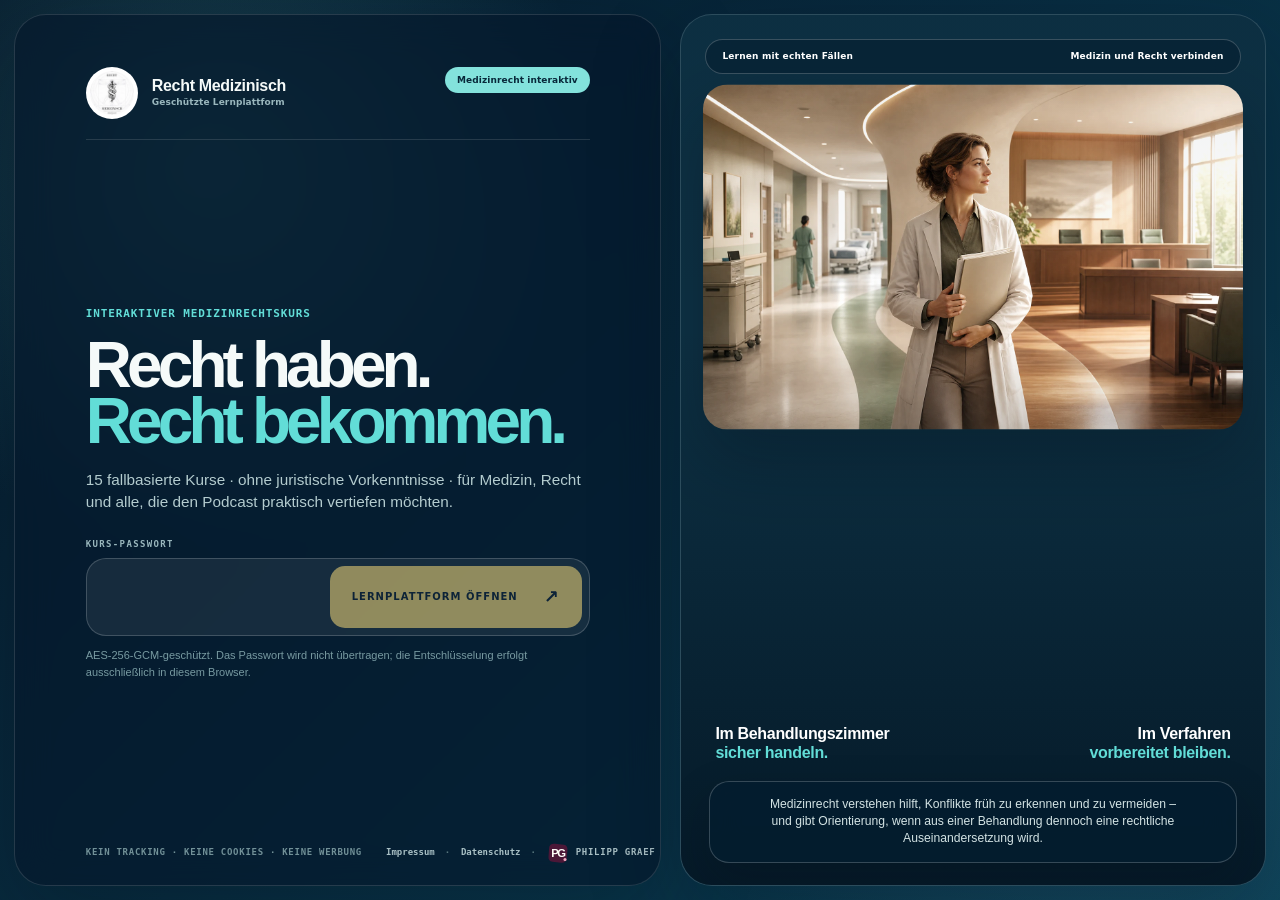
==== commit c9f0e37f: "Separate visual directions and explainer" ====
--- a/index.html
+++ b/index.html
@@ -12,8 +12,8 @@
     <meta property="og:type" content="website" />
     <link rel="icon" type="image/webp" href="./podcast-cover.webp" />
     <title>Recht Medizinisch · Lernplattform</title>
-    <script type="module" crossorigin src="./assets/index-BmJP4peW.js"></script>
-    <link rel="stylesheet" crossorigin href="./assets/index-CRzZcz6E.css">
+    <script type="module" crossorigin src="./assets/index-CE3xDJQe.js"></script>
+    <link rel="stylesheet" crossorigin href="./assets/index-79vlmVs-.css">
   </head>
   <body>
     <div id="root"></div>
--- a/assets/index-79vlmVs-.css
+++ b/assets/index-79vlmVs-.css
@@ -0,0 +1 @@
+:root{--font-sans:"Segoe UI", Arial, sans-serif;--font-mono:"Cascadia Code", "Consolas", monospace;--navy:#073b5c;--blue:#075f94;--teal:#00a9b5;--teal-dark:#007f89;--mint:#dff6f4;--pale:#f3f8fa;--ink:#162b36;--muted:#61747e;--line:#ccdae0;--white:#fff;--orange:#c64b23;--green:#087965;--shadow:0 20px 60px #073b5c1f}*{box-sizing:border-box}body{background:var(--pale);color:var(--ink);font-family:var(--font-sans), Arial, sans-serif;margin:0}button,input{font:inherit}button,a{-webkit-tap-highlight-color:transparent}a{color:inherit}button:focus-visible,a:focus-visible,input:focus-visible{outline-offset:3px;outline:3px solid #ffcc4d}.hero{color:var(--white);background:radial-gradient(circle at 82% 26%,#00a9b55c,#0000 28%),linear-gradient(135deg,#052d49 0%,#064c70 58%,#063b5c 100%);overflow:hidden}.topbar{border-bottom:1px solid #ffffff26;justify-content:space-between;align-items:center;gap:24px;width:min(1180px,100% - 40px);margin:0 auto;padding:24px 0;display:flex}.brand{color:#fff;font:inherit;text-align:left;cursor:pointer;background:0 0;border:0;align-items:center;gap:12px;padding:0;text-decoration:none;display:flex}.brand-mark,.certificate-seal{background:var(--teal);color:#fff;letter-spacing:-.04em;border-radius:14px;place-items:center;width:48px;height:48px;font-weight:900;display:grid}.brand span:last-child{flex-direction:column;display:flex}.brand strong{font-size:17px}.brand small{color:#ffffffa8;margin-top:2px;font-size:12px}.nav-actions,.hero-actions,.source-actions{flex-wrap:wrap;align-items:center;gap:10px;display:flex}.ghost,.primary,.secondary,.complete-button,.text-button{cursor:pointer;border:0;border-radius:10px;padding:12px 17px;font-weight:760;text-decoration:none;transition:transform .18s,background .18s,border-color .18s}.ghost{color:#fff;background:#ffffff14;border:1px solid #ffffff42}.ghost:hover{background:#ffffff26}.primary{background:var(--teal);color:#032f39;box-shadow:0 10px 24px #0000001f}.primary:hover,.secondary:hover,.ghost:hover{transform:translateY(-2px)}.primary:disabled{opacity:.45;cursor:not-allowed;transform:none}.secondary{color:var(--navy);border:1px solid var(--line);background:#fff}.complete-button{background:var(--mint);color:var(--green);cursor:default;border:1px solid #75c8bb}.text-button{color:var(--blue);text-underline-offset:4px;background:0 0;padding-inline:4px;text-decoration:underline}.hero-grid{grid-template-columns:1.25fr .75fr;align-items:center;gap:80px;width:min(1180px,100% - 40px);min-height:570px;margin:0 auto;padding:74px 0 78px;display:grid}.eyebrow{letter-spacing:.14em;text-transform:uppercase;color:var(--teal-dark);margin:0 0 8px;font-size:12px;font-weight:900;line-height:1.3}.hero .eyebrow,.module-shell .eyebrow,.podcast-alert .eyebrow,.presentation-overlay .eyebrow{color:#58e0e4}.hero h1{letter-spacing:-.055em;margin:0 0 22px;font-size:clamp(48px,7vw,86px);line-height:.94}.privacy-note{color:#ffffff94;margin:18px 0 0;font-size:12px}.progress-panel{-webkit-backdrop-filter:blur(10px);backdrop-filter:blur(10px);background:#ffffff17;border:1px solid #ffffff2e;border-radius:24px;padding:34px;box-shadow:0 28px 80px #00000029}.progress-ring{--progress:0deg;background:conic-gradient(#55dce2 var(--progress), #ffffff29 0);border-radius:50%;place-items:center;width:154px;height:154px;margin:0 auto 28px;display:grid;position:relative}.progress-ring:after{content:"";background:#073e60;border-radius:50%;position:absolute;inset:13px}.progress-ring span{z-index:1;font-size:43px;font-weight:900;position:relative}.progress-ring small{margin-left:2px;font-size:18px}.progress-panel p{color:#ffffffb3;line-height:1.5}.progress-track,.mini-track{background:#ffffff24;border-radius:999px;height:8px;display:block;overflow:hidden}.progress-track{margin:24px 0 12px}.progress-track span,.mini-track i{border-radius:inherit;background:var(--teal);height:100%;transition:width .35s;display:block}.completion-rule{margin:0;font-size:12px}.section{width:min(1180px,100% - 40px);margin:0 auto;padding:78px 0}.section-heading{justify-content:space-between;align-items:end;gap:20px;margin-bottom:28px;display:flex}.section-heading h2,.certificate-gate h2{letter-spacing:-.04em;color:var(--navy);margin:0;font-size:clamp(32px,4vw,48px)}.count-badge{border:1px solid var(--line);color:var(--muted);background:#fff;border-radius:999px;padding:8px 12px;font-size:13px;font-weight:700}.outcomes{grid-template-columns:repeat(2,1fr);gap:12px;display:grid}.outcome{border:1px solid var(--line);background:#fff;border-radius:14px;grid-template-columns:50px 1fr;align-items:center;gap:12px;min-height:86px;padding:16px 20px;display:grid}.outcome span{color:var(--teal-dark);font-size:20px;font-weight:900}.outcome p{margin:0;line-height:1.5}.podcast-alert{color:#fff;background:linear-gradient(120deg, var(--navy), #085f7c);width:min(1180px,100% - 40px);box-shadow:var(--shadow);border-radius:20px;justify-content:space-between;align-items:center;gap:28px;margin:44px auto 6px;padding:32px 36px;display:flex}.podcast-alert h2{margin:0 0 8px;font-size:27px}.podcast-alert p:last-child{color:#ffffffbd;margin:0;line-height:1.5}.podcast-alert a{border:1px solid #ffffff5c;border-radius:10px;flex:none;padding:12px 16px;font-weight:800;text-decoration:none}.section-intro{max-width:820px;color:var(--muted);margin:-10px 0 28px;line-height:1.6}.day-grid{grid-template-columns:repeat(3,1fr);gap:14px;display:grid}.day-card{text-align:left;min-height:218px;color:var(--ink);border:1px solid var(--line);cursor:pointer;background:#fff;border-radius:15px;flex-direction:column;padding:21px;transition:transform .2s,box-shadow .2s,border-color .2s;display:flex}.day-card:hover,.day-card.active{border-color:var(--teal);transform:translateY(-4px);box-shadow:0 18px 38px #073b5c1f}.day-no{color:var(--teal-dark);font-size:26px;font-weight:950}.day-meta{color:var(--muted);text-transform:uppercase;letter-spacing:.04em;margin:5px 0 16px;font-size:12px;font-weight:700}.day-card strong{color:var(--navy);font-size:18px;line-height:1.25}.day-decision{color:var(--muted);margin-top:9px;font-size:12px}.day-card .mini-track{background:#e5eef1;margin-top:auto}.day-percent{color:var(--navy);margin:18px 0 5px;font-size:22px;font-weight:950}.day-status{color:var(--teal-dark);margin-top:8px;font-size:12px;font-weight:850}.module-shell{background:linear-gradient(#062f4c 0,#083e5d 290px,#edf5f7 290px);padding:58px max(20px,50vw - 590px) 82px;scroll-margin-top:14px}.module-nav{color:#fff;justify-content:space-between;align-items:center;margin-bottom:25px;display:flex}.module-nav button{color:#fff;cursor:pointer;background:0 0;border:0;font-weight:750}.module-nav button:disabled{opacity:.32;cursor:default}.module-nav span{color:#ffffffa8;font-size:13px}.module{box-shadow:var(--shadow);background:#fff;border-radius:24px;overflow:hidden}.module-header{color:#fff;background:radial-gradient(circle at 85% 20%,#00a9b561,#0000 32%),linear-gradient(135deg,#073b5c,#075b7a);grid-template-columns:1fr auto;align-items:center;gap:30px;min-height:230px;padding:45px 52px;display:grid}.module-header h2{letter-spacing:-.045em;max-width:780px;margin:0 0 10px;font-size:clamp(34px,4.5vw,56px);line-height:1.05}.module-header p:last-child{color:#ffffffb3;max-width:800px;margin:0;font-size:17px;line-height:1.5}.module-score{text-align:center;background:#ffffff1c;border:1px solid #ffffff40;border-radius:50%;place-content:center;width:128px;height:128px;display:grid}.module-score.complete{background:var(--green)}.module-score strong{font-size:31px}.module-score span{text-transform:uppercase;letter-spacing:.08em;font-size:10px}.learning-goals{background:var(--mint);border-left:5px solid var(--teal);border-radius:12px;margin:36px 52px 0;padding:25px 28px}.learning-goals h3{color:var(--navy);margin:0 0 12px;font-size:20px}.learning-goals ul{gap:8px;margin:0;padding-left:22px;line-height:1.5;display:grid}.module-step{border-bottom:1px solid var(--line);margin:0 52px;padding:45px 0}.step-head{grid-template-columns:48px 1fr auto;align-items:center;gap:14px;margin-bottom:25px;display:grid}.step-head>span{color:#fff;background:var(--navy);border-radius:50%;place-items:center;width:42px;height:42px;font-weight:900;display:grid}.step-head h3{color:var(--navy);margin:0;font-size:25px}.step-head b{color:var(--muted);text-transform:uppercase;letter-spacing:.05em;font-size:12px}.step-head b.ok{color:var(--green)}.basics-grid,.decision-grid{grid-template-columns:repeat(3,1fr);gap:14px;margin-bottom:22px;display:grid}.basic-card,.decision-grid>div{border:1px solid var(--line);background:#fbfdfe;border-radius:13px;padding:23px}.basic-card h4,.decision-grid h4{color:var(--navy);margin:0 0 10px;font-size:17px}.basic-card p,.decision-grid p{color:#40535d;margin:0;font-size:14px;line-height:1.58}.norms{flex-wrap:wrap;gap:5px;margin-top:16px;display:flex}.norms span{color:var(--navy);font-family:var(--font-mono), monospace;background:#e6f0f5;border-radius:6px;padding:5px 8px;font-size:10px}.prompt{color:var(--ink);font-size:18px;font-weight:650;line-height:1.55}.choice-list,.transfer-list{gap:9px;display:grid}.choice-list button,.transfer-list button{border:1px solid var(--line);width:100%;min-height:58px;color:var(--ink);text-align:left;cursor:pointer;background:#fff;border-radius:10px;align-items:center;gap:13px;padding:12px 16px;display:flex}.choice-list button:hover,.transfer-list button:hover{border-color:var(--teal);background:#f4fcfc}.choice-list button>span{width:32px;height:32px;color:var(--navy);background:#e9f2f5;border-radius:50%;flex:none;place-items:center;font-weight:900;display:grid}.choice-list button.chosen,.transfer-list button.chosen{border-color:var(--blue);background:#eaf5fa}.choice-list button.right{background:#e8f8f4;border-color:#62b9a9}.choice-list button.wrong{background:#fff1ed;border-color:#d98a71}.feedback{border-radius:9px;margin:13px 0 0;padding:13px 16px;line-height:1.5}.feedback.success{color:#085d4e;background:#e4f6f1}.feedback.retry{color:#8b341d;background:#ffede7}.vote-compare{grid-template-columns:1fr 1fr;gap:12px;margin-top:20px;display:grid}.vote-compare>div{background:var(--pale);border-radius:10px;padding:18px}.vote-compare span{color:var(--muted);text-transform:uppercase;margin-bottom:6px;font-size:11px;font-weight:800;display:block}.decision-cite{flex-wrap:wrap;align-items:center;gap:10px;margin-bottom:18px;display:flex}.decision-cite>*{border:1px solid var(--line);font-family:var(--font-mono), monospace;background:#fff;border-radius:7px;padding:7px 10px;font-size:12px}.decision-cite strong{background:var(--navy);color:#fff;border-color:var(--navy)}.source-actions{margin-top:20px}.transfer-list button span{color:var(--teal-dark);font-size:20px;font-weight:900}.podcast-box{background:var(--navy);color:#fff;border-radius:14px;justify-content:space-between;align-items:center;gap:20px;margin:36px 52px;padding:25px 28px;display:flex}.podcast-box h3{margin:0 0 7px;font-size:22px}.podcast-box p:last-child{color:#ffffffb3;margin:0;line-height:1.5}.podcast-box a{border:1px solid #ffffff4d;border-radius:9px;flex:none;padding:11px 15px;font-weight:800;text-decoration:none}.reading{margin:0 52px 36px;padding:25px 0}.reading h3{color:var(--navy)}.reading>div{grid-template-columns:repeat(2,1fr);gap:9px;display:grid}.reading a{background:var(--pale);color:var(--blue);border-radius:9px;justify-content:space-between;gap:10px;padding:13px 15px;font-weight:650;text-decoration:none;display:flex}.reading a.opened{background:var(--mint);color:#075c52}.day-finish{background:#eef3f5;justify-content:space-between;align-items:center;gap:20px;margin:0;padding:32px 52px;display:flex}.day-finish.done{background:var(--mint)}.day-finish strong{color:var(--navy);font-size:20px}.day-finish p{color:var(--muted);margin:5px 0 0}.certificate-gate{text-align:center;background:#dce7eb;margin:0;padding:86px max(20px,50vw - 590px)}.certificate-gate>div:not(.certificate-wrap){max-width:760px;margin:0 auto}.certificate-gate p{color:var(--muted);line-height:1.6}.certificate-wrap{max-width:980px;margin:0 auto}.certificate{color:var(--navy);border:10px double var(--navy);box-shadow:var(--shadow);background:#fff;padding:60px 75px;position:relative}.certificate-seal{border-radius:50%;width:76px;height:76px;margin:22px auto;font-size:24px}.certificate h2{margin:0 0 20px;font-family:Georgia,serif;font-size:52px}.certificate-kicker{text-transform:uppercase;letter-spacing:.1em;font-size:11px;font-weight:800}.certificate-name{border-bottom:1px solid var(--navy);max-width:610px;margin:24px auto;padding-bottom:10px;font-family:Georgia,serif;font-size:30px;display:block}.certificate-meta{justify-content:center;gap:34px;margin:32px 0 22px;font-weight:800;display:flex}.certificate small{color:var(--muted)}.certificate-controls{justify-content:center;align-items:end;gap:12px;margin-top:22px;display:flex}.certificate-controls label{text-align:left;color:var(--navy);font-weight:750}.certificate-controls input{border:1px solid var(--line);background:#fff;border-radius:9px;min-width:310px;margin-top:6px;padding:12px 14px;display:block}.site-footer{color:#ffffffad;background:#052f4a;grid-template-columns:minmax(220px,.8fr) minmax(320px,1.4fr) auto;align-items:start;gap:40px;padding:38px max(20px,50vw - 590px);display:grid}.site-footer strong{color:#fff}.site-footer p{max-width:560px;margin:5px 0 0;font-size:12px;line-height:1.5}.footer-disclaimer{max-width:620px}.footer-legal{justify-items:start;gap:8px;display:grid}.footer-legal a{color:#fff;text-underline-offset:3px;font-size:12px;font-weight:800}.legal-shell{background:#f3f0e9;min-height:70vh;padding-bottom:100px}.legal-hero{color:#fff;background:radial-gradient(circle at 84% 18%,#2ec9c347,#0000 26%),linear-gradient(130deg,#071d33,#0b4f65);padding:82px max(28px,50vw - 520px) 68px}.legal-hero h1{letter-spacing:-.04em;margin:0 0 18px;font:700 clamp(48px,6vw,76px)/.98 Georgia,serif}.legal-hero>p:not(.eyebrow){color:#ffffffb8;max-width:790px;font-size:17px;line-height:1.65}.legal-hero small{color:#ffffff8a;margin-top:18px;display:block}.legal-content{z-index:2;background:#fffffff5;border:1px solid #d7dfdc;border-radius:25px;width:min(1040px,100% - 56px);margin:-26px auto 0;padding:48px;position:relative;box-shadow:0 20px 60px #071d3317}.legal-content section{border-bottom:1px solid #dce5e2;padding:25px 0}.legal-content section:first-of-type{padding-top:0}.legal-content h2{color:var(--navy);overflow-wrap:anywhere;-webkit-hyphens:auto;hyphens:auto;margin:0 0 13px;font:700 27px Georgia,serif}.legal-content p,.legal-content address{color:#465d66;margin:0 0 11px;font-size:14px;font-style:normal;line-height:1.7}.legal-content a{color:var(--blue);text-underline-offset:3px;font-weight:750}.legal-content code{color:#073d58;background:#e5f1ee;border-radius:5px;padding:2px 5px;font-size:12px}.legal-status{border-left:5px solid var(--teal);color:#0b3d4e;background:#e4f4ef;border-radius:12px;margin-bottom:34px;padding:22px 24px}.legal-status strong{color:var(--navy);font-size:18px}.legal-status p{margin:8px 0 0}.legal-actions{flex-wrap:wrap;gap:10px;padding-top:30px;display:flex}.brand-cover,.podcast-alert-cover,.course-media-card>img,.podcast-box>img,.podcast-library>img,.presentation-brand img,.certificate-seal,.footer-brand img{box-sizing:border-box;background:#fff;padding:5%;object-fit:contain!important}.presentation-overlay{z-index:100;color:#fff;background:#021420f5;place-items:center;padding:70px;display:grid;position:fixed;inset:0}.presentation-close{color:#fff;cursor:pointer;background:0 0;border:0;font-size:18px;position:absolute;top:24px;right:28px}.presentation-slide{border-left:10px solid var(--teal);background:linear-gradient(135deg,#073b5c,#075f78);width:min(1080px,100%);padding:60px;box-shadow:0 30px 80px #00000059}.presentation-slide h2{letter-spacing:-.045em;margin:0 0 16px;font-size:clamp(42px,6vw,75px);line-height:1.02}.presentation-cite{font-family:var(--font-mono), monospace;color:#7ce2e5;margin-bottom:34px}.presentation-headnote{max-width:970px;font-size:24px;line-height:1.5}.presentation-slide>p:last-of-type{color:#ffffffb3;line-height:1.55}.course-top{z-index:30;color:#fff;background:linear-gradient(120deg,#062f4c,#075b73);position:relative}.course-menu-wrap{position:relative}.course-menu-panel{z-index:80;background:#062f4c;border:1px solid #fff3;border-radius:14px;width:min(520px,100vw - 32px);max-height:min(68vh,610px);padding:8px;position:absolute;top:calc(100% + 10px);right:0;overflow-y:auto;box-shadow:0 24px 60px #00000052}.course-menu-panel button{color:#fff;text-align:left;cursor:pointer;background:0 0;border:0;border-radius:9px;grid-template-columns:34px 1fr auto;align-items:center;gap:10px;width:100%;padding:11px 12px;display:grid}.course-menu-panel button:hover,.course-menu-panel button:focus-visible{background:#ffffff1a;outline:none}.course-menu-panel button>span{color:#79dde2;font-family:var(--font-mono), monospace;font-weight:850}.course-menu-panel button strong{line-height:1.25}.course-menu-panel button em{color:#ffffffa6;font-size:12px;font-style:normal}.progress-pill{color:#fff;cursor:pointer;background:#ffffff1a;border:1px solid #ffffff40;border-radius:11px;align-items:center;gap:9px;min-width:132px;padding:7px 11px;display:flex}.progress-pill strong{color:#7ce2e5;font-size:18px}.progress-pill span{text-transform:uppercase;letter-spacing:.04em;font-size:10px}.completion-rule{color:var(--muted);margin:14px 0 0;font-size:12px;line-height:1.45}.source-groups{grid-template-columns:repeat(2,minmax(0,1fr));gap:12px;margin-top:30px;display:grid}.source-group{border:1px solid var(--line);background:#fff;border-radius:12px;overflow:hidden}.source-group summary{color:var(--navy);cursor:pointer;grid-template-columns:70px 1fr;align-items:center;gap:12px;padding:17px 18px;display:grid}.source-group summary span{color:var(--teal-dark);text-transform:uppercase;font-size:11px;font-weight:900}.source-group>div{gap:7px;padding:0 12px 12px;display:grid}.source-group a{color:var(--blue);background:var(--pale);border-radius:8px;grid-template-columns:105px 1fr auto;align-items:center;gap:9px;padding:11px 12px;font-size:12px;line-height:1.35;text-decoration:none;display:grid}.source-group a b{color:var(--navy);text-transform:uppercase;font-size:10px}.course-progress-banner{color:#fff;background:#ffffff14;border:1px solid #ffffff2b;border-radius:12px;grid-template-columns:auto 1fr auto;align-items:center;gap:20px;margin:-22px 0 22px;padding:13px 16px;display:grid}.course-progress-banner button{color:#fff;cursor:pointer;background:0 0;border:1px solid #ffffff38;border-radius:8px;padding:9px 12px}.course-progress-banner>div{flex-direction:column;gap:2px;display:flex}.course-progress-banner>div:last-child{text-align:right}.course-progress-banner span{color:#ffffff94;letter-spacing:.07em;font-size:9px;font-weight:850}.course-progress-banner strong{font-size:14px}.step-intro{color:var(--muted);margin:-6px 0 20px;font-size:13px;line-height:1.55}.material-list{gap:10px;display:grid}.material-card{border:1px solid var(--line);background:#fbfdfe;border-radius:11px;overflow:hidden}.material-card.read{background:#f1fbf8;border-color:#78c9ba}.material-card summary{color:var(--navy);cursor:pointer;grid-template-columns:38px 1fr auto;align-items:center;gap:10px;padding:15px 16px;display:grid}.material-card summary span{color:#fff;background:var(--blue);border-radius:50%;place-items:center;width:30px;height:30px;font-size:11px;font-weight:900;display:grid}.material-card.read summary span{background:var(--teal-dark)}.material-card summary em{color:var(--muted);font-size:11px;font-style:normal;font-weight:750}.material-card>div{padding:0 18px 17px 64px}.material-card p{color:var(--muted);line-height:1.62}.reading-head{justify-content:space-between;align-items:center;gap:16px;grid-template-columns:none!important;display:flex!important}.reading-head span{color:var(--teal-dark);font-size:12px;font-weight:850}.podcast-box.completed-source{box-shadow:inset 0 0 0 2px #64cbbb}.transfer-submit{margin-top:16px}.completion-modal{z-index:120;background:#021420f0;padding:70px 30px 30px;position:fixed;inset:0;overflow-y:auto}.modal-close{z-index:2;color:#fff;cursor:pointer;background:0 0;border:0;font-size:17px;position:fixed;top:22px;right:28px}.completion-modal .certificate-controls,.completion-modal .certificate-controls label{color:#fff}button:disabled{opacity:.48;cursor:not-allowed}@media (width<=900px){.hero-grid{grid-template-columns:1fr;gap:40px}.day-grid,.basics-grid,.decision-grid{grid-template-columns:repeat(2,1fr)}.module-header{grid-template-columns:1fr}.module-score{border-radius:12px;justify-content:center;align-items:baseline;gap:8px;width:auto;height:auto;padding:14px;display:flex}.module-score strong{font-size:24px}.presentation-overlay{padding:28px}.source-groups{grid-template-columns:1fr}.topbar{align-items:flex-start}.nav-actions{justify-content:flex-end}.course-progress-banner{grid-template-columns:1fr 1fr}.course-progress-banner button{grid-column:1/-1}}@media (width<=640px){.topbar,.section,.podcast-alert{width:min(100% - 28px,1180px)}.topbar{flex-direction:column;align-items:flex-start}.nav-actions{justify-content:flex-start;width:100%}.presentation-trigger{display:none}.progress-pill{margin-left:auto}.hero-grid{width:min(100% - 28px,1180px);padding-top:55px}.hero h1{font-size:50px}.outcomes,.day-grid,.basics-grid,.decision-grid,.reading>div,.vote-compare{grid-template-columns:1fr}.podcast-alert,.podcast-box,.day-finish,.site-footer,.certificate-controls{flex-direction:column;align-items:stretch}.section-heading{align-items:flex-start}.count-badge{display:none}.module-shell{padding-inline:10px}.module-nav span{display:none}.module-header,.module-step,.learning-goals,.reading,.podcast-box{margin-inline:20px;padding-inline:0}.module-header{margin:0;padding:34px 24px}.learning-goals{margin-top:22px;padding:22px}.decision-step{margin-inline:0;padding-inline:20px}.step-head{grid-template-columns:42px 1fr}.step-head b{grid-column:2}.certificate{padding:38px 24px}.certificate h2{font-size:38px}.certificate-meta{flex-direction:column;gap:8px}.certificate-controls input{width:100%;min-width:0}.presentation-slide{padding:34px 26px}.presentation-headnote{font-size:19px}.source-library{padding-inline:14px}.source-group summary{grid-template-columns:58px 1fr}.source-group a{grid-template-columns:82px 1fr auto}.course-menu-panel{width:auto;position:fixed;top:132px;left:14px;right:14px}.course-progress-banner{grid-template-columns:1fr 1fr;margin-top:0}.material-card summary{grid-template-columns:34px 1fr}.material-card summary em{grid-column:2}.material-card>div{padding-left:16px}.completion-modal{padding:62px 12px 20px}}@media print{body{background:#fff}body *{visibility:hidden!important}.certificate,.certificate *{visibility:visible!important}.certificate{width:100%;min-height:100vh;box-shadow:none;border-width:8px;flex-direction:column;justify-content:center;display:flex;position:fixed;inset:0}@page{size:A4 landscape;margin:12mm}}:root{--navy:#071d33;--blue:#0b6486;--teal:#20c6c3;--teal-dark:#078c8c;--mint:#dff3ed;--pale:#f3f0e9;--ink:#132837;--muted:#60717a;--line:#d5ddd9;--shadow:0 28px 80px #061d3321}body{background:#f3f0e9}.hero{background:radial-gradient(circle at 77% 25%,#18b2b447,#0000 30%),radial-gradient(circle at 10% 92%,#0e6e8759,#0000 38%),#061a30;position:relative}.hero:after{content:"";pointer-events:none;opacity:.16;background-image:linear-gradient(#ffffff0a 1px,#0000 1px),linear-gradient(90deg,#ffffff0a 1px,#0000 1px);background-size:56px 56px;position:absolute;inset:0;-webkit-mask-image:linear-gradient(#000,#0000 88%);mask-image:linear-gradient(#000,#0000 88%)}.topbar{z-index:50;border-bottom-color:#ffffff21;width:min(1320px,100% - 56px);padding:20px 0;position:relative}.brand-mark,.certificate-seal{color:#76e6df;background:0 0;border:1px solid #75e7e1b8;border-radius:50%;box-shadow:inset 0 0 0 5px #ffffff0a}.brand strong{letter-spacing:-.02em}.ghost{background:#ffffff0d;border-radius:999px;min-height:42px}.course-menu-trigger{align-items:center;gap:9px;display:inline-flex}.progress-pill{background:#ffffff12;border-radius:999px;padding:7px 14px 7px 10px}.course-menu-panel{-webkit-backdrop-filter:blur(16px);backdrop-filter:blur(16px);background:#051b30fa;border-radius:18px}.hero-grid{z-index:2;grid-template-columns:minmax(0,1fr) minmax(470px,.95fr);gap:66px;width:min(1320px,100% - 56px);min-height:760px;padding:76px 0 100px;position:relative}.hero-copy{align-self:center}.hero h1{letter-spacing:-.07em;max-width:720px;margin-bottom:28px;font-size:clamp(62px,7vw,104px);line-height:.88}.lede{max-width:690px;font-size:19px;line-height:1.72}.hero-actions .primary{border-radius:999px;padding:14px 22px}.hero-actions .secondary{color:#fff;background:0 0;border-color:#ffffff52;border-radius:999px;padding:13px 21px}.hero-side{align-self:center;padding-bottom:104px;position:relative}.hero-art{background:#0b3047;border:1px solid #ffffff24;border-radius:30px;height:390px;margin:0;position:relative;overflow:hidden;transform:perspective(1100px)rotateY(-3deg);box-shadow:0 42px 100px #00000057}.hero-art:after{content:"";background:linear-gradient(#0000 52%,#031221e0),linear-gradient(90deg,#041a2c52,#0000 45%);position:absolute;inset:0}.hero-art img{object-fit:contain;width:100%;height:100%;display:block}.hero-art figcaption{z-index:2;color:#fff;letter-spacing:.12em;text-transform:uppercase;align-items:center;gap:11px;font-size:11px;font-weight:850;display:flex;position:absolute;bottom:20px;left:28px;right:28px}.hero-art figcaption i{background:#5bdad5;flex:1;height:1px}.progress-panel{z-index:4;-webkit-backdrop-filter:blur(19px);backdrop-filter:blur(19px);background:#09273edb;border-radius:24px;grid-template-columns:116px 1fr;align-items:center;column-gap:24px;min-height:190px;padding:25px 28px;display:grid;position:absolute;bottom:0;left:44px;right:-16px;box-shadow:0 30px 70px #0000004d}.progress-ring{width:106px;height:106px;margin:0}.progress-ring small{font-size:13px}.progress-panel h2{font-size:25px}.progress-panel>.progress-track,.progress-panel>.completion-rule{grid-column:1/-1}.progress-panel>.completion-rule{color:#fff9;margin:0}.checklist-section{padding-bottom:46px}.section-heading h2,.certificate-gate h2{max-width:850px;font-size:clamp(38px,4.8vw,62px);line-height:1}.outcomes{grid-template-columns:repeat(2,minmax(0,1fr));gap:15px}.outcome{background:#fffc;border-radius:17px;min-height:102px;padding:21px 24px;box-shadow:0 8px 24px #061d330a}.outcome span{font-family:Georgia,serif;font-size:26px}.podcast-alert{width:min(1280px,100% - 56px);color:var(--navy);box-shadow:none;background:linear-gradient(120deg,#d9f1e9,#e9f6f2);border-radius:28px;align-items:stretch;margin:30px auto 8px;padding:46px}.podcast-alert:before{content:"RM";color:#fff;background:var(--navy);border-radius:50%;flex:none;align-self:flex-start;place-items:center;width:58px;height:58px;font-weight:900;display:grid}.podcast-alert-copy{flex:1}.podcast-alert .eyebrow{color:var(--teal-dark)}.podcast-alert h2{letter-spacing:-.035em;font-size:34px}.podcast-alert p:last-child,.podcast-alert p{color:#526c6d}.episode-link{color:var(--navy);margin-top:15px;font-weight:850;border:0!important;border-bottom:1px solid var(--navy)!important;border-radius:0!important;padding:10px 0!important;display:inline-flex!important}.podcast-platforms{align-content:center;gap:8px;min-width:230px;display:grid}.podcast-platforms a{min-height:45px;color:var(--navy);background:#ffffff8f;grid-template-columns:28px 1fr auto;align-items:center;gap:9px;font-size:12px;text-decoration:none;display:grid;border:1px solid #071d3326!important;border-radius:12px!important;padding:8px 12px!important}.platform-mark{color:#fff;border-radius:50%;place-items:center;width:27px;height:27px;font-size:13px;font-weight:950;display:grid}.platform-mark.spotify{background:#1db954}.platform-mark.apple{background:linear-gradient(145deg,#a65bf2,#e64c8d)}.platform-mark.amazon{color:#3dc5f3;background:#171d26;font:900 19px Georgia,serif}.platform-mark.podcastde{background:#e25241}.map-layout{grid-template-columns:minmax(0,1.7fr) minmax(300px,.72fr);align-items:start;gap:24px;display:grid}.day-card{background:#ffffffd6;border-radius:17px;min-height:182px;padding:20px 22px;position:relative;box-shadow:0 7px 24px #071d330a}.day-card.recommended{border-color:var(--teal-dark);box-shadow:0 0 0 3px #20c6c31a,0 18px 44px #071d331a}.day-no{color:#9cc8c6;font:700 30px Georgia,serif;position:absolute;top:16px;right:19px}.day-meta{margin:0 45px 11px 0}.day-card strong{max-width:84%;font-size:18px}.day-percent{margin:14px 0 4px;font-size:20px}.course-focus{color:#fff;box-shadow:var(--shadow);background:radial-gradient(circle at 90% 6%,#2bc7c34d,#0000 35%),#071d33;border-radius:24px;padding:32px;position:sticky;top:22px;overflow:hidden}.course-focus .eyebrow{color:#67dcd7}.focus-number{color:#ffffff2e;margin:16px 0 -4px;font:700 72px/.8 Georgia,serif;display:block}.course-focus h3{letter-spacing:-.035em;margin:0 0 13px;font-size:28px;line-height:1.08}.course-focus>p:not(.eyebrow){color:#ffffffad;line-height:1.55}.focus-decision{border-block:1px solid #ffffff26;gap:6px;margin:24px 0;padding:15px 0;display:grid}.focus-decision span{color:#6ad9d4;text-transform:uppercase;letter-spacing:.08em;font-size:10px}.focus-progress{justify-content:space-between;align-items:baseline;gap:10px;display:flex}.focus-progress strong{font-size:28px}.focus-progress span{color:#fff9;font-size:11px}.course-focus .mini-track{margin:8px 0 22px}.course-focus .primary{width:100%}.course-focus small{color:#ffffff80;margin-top:13px;line-height:1.45;display:block}.source-library{background:#e5ebe7;padding:100px max(28px,50vw - 640px)}.source-groups{grid-template-columns:repeat(2,minmax(0,1fr));gap:14px}.source-group{background:#ffffffdb;border-radius:17px}.source-group summary{padding:20px}.source-group>div{padding:0 13px 13px}.source-entry{background:var(--pale);border-radius:10px;overflow:hidden}.source-group .source-entry>a{background:0 0;border-radius:0}.source-access{color:#367166;border-top:1px solid #071d3314;grid-template-columns:18px 1fr;align-items:center;gap:5px;padding:8px 11px 10px;font-size:10px;display:grid}.source-access>span{color:#fff;background:#2f9c86;border-radius:50%;place-items:center;width:16px;height:16px;font-weight:900;display:grid}.source-access.access-restricted{color:#8a4e18;background:#fff8e9}.source-access.access-restricted>span{background:#d58a2f}.source-access a{color:var(--blue);text-underline-offset:3px;grid-column:2;text-decoration:underline;background:0 0!important;border:0!important;padding:0!important;display:inline!important}.course-top{z-index:60;-webkit-backdrop-filter:blur(16px);backdrop-filter:blur(16px);background:#051b30f5;position:sticky;top:0}.module-shell{background:linear-gradient(#071d33 0,#0a3550 340px,#f3f0e9 340px);padding:46px max(24px,50vw - 630px) 100px}.course-progress-banner{border-radius:16px}.module{border-radius:28px;box-shadow:0 36px 100px #051b302e}.module-header{background:radial-gradient(circle at 84% 22%,#28cac457,#0000 32%),linear-gradient(132deg,#071d33,#0b5368);min-height:300px;padding:58px 62px}.module-header h2{max-width:850px;font-size:clamp(42px,5vw,68px)}.learning-goals{border-radius:16px;margin:40px 62px 0;padding:29px 32px}.module-step{margin:0 62px;padding:54px 0}.decision-step{background:linear-gradient(130deg,#e4f3ef,#edf4f2);margin-inline:0;padding-inline:62px}.material-card{border-radius:14px}.choice-list,.transfer-list{gap:11px}.choice-list button,.transfer-list button{border-radius:13px;min-height:66px;padding:14px 17px}.choice-list button>strong{line-height:1.45}.source-actions{align-items:stretch}.source-actions>div{align-content:start;gap:8px;min-width:min(100%,315px);display:grid}.source-actions>div>a:first-child{text-align:center}.podcast-box{background:linear-gradient(130deg,#071d33,#0a4d61);border-radius:20px;align-items:stretch;margin:42px 62px;padding:34px}.podcast-box-copy{flex:1}.podcast-box-copy>p:last-of-type{color:#ffffffb3;max-width:720px;line-height:1.6}.podcast-box .episode-link{color:#79e2dc;border-bottom-color:#79e2dc!important}.podcast-box .podcast-platforms a{color:#fff;background:#ffffff12;border-color:#ffffff29!important}.reading{margin:0 62px 42px}.reading>div:last-child{grid-template-columns:repeat(2,minmax(0,1fr))}.reading-entry{background:var(--pale);border-radius:12px;overflow:hidden}.reading-entry.opened{background:var(--mint)}.reading-entry>a{background:0 0;border-radius:0}.reading-entry .source-access{padding-inline:14px}.day-finish{padding:37px 62px}@media (width<=1050px){.hero-grid{grid-template-columns:1fr;min-height:auto;padding-bottom:92px}.hero-copy{max-width:820px}.hero-side{width:min(720px,100%);margin:0 auto}.map-layout{grid-template-columns:1fr}.course-focus{position:relative;top:auto}.podcast-alert{flex-wrap:wrap}.podcast-alert .podcast-platforms{grid-template-columns:repeat(2,1fr);width:100%}}@media (width<=720px){.topbar,.hero-grid,.section,.podcast-alert,.course-map-section{width:min(100% - 28px,1320px)}.topbar{flex-direction:row;align-items:center;padding:14px 0}.brand small,.nav-actions>.ghost:first-child,.progress-pill span{display:none}.nav-actions{margin-left:auto}.progress-pill{min-width:66px}.hero-grid{gap:44px;padding-top:50px}.hero-copy{min-width:0;max-width:100%}.hero h1{overflow-wrap:anywhere;max-width:100%;font-size:clamp(44px,14vw,62px)}.lede{overflow-wrap:anywhere;max-width:100%;font-size:17px}.hero-art{border-radius:22px;height:260px;transform:none}.hero-side{padding-bottom:154px}.progress-panel{grid-template-columns:82px 1fr;column-gap:16px;min-height:225px;padding:20px;left:13px;right:13px}.progress-ring{width:78px;height:78px}.progress-ring:after{inset:7px}.progress-ring span{font-size:24px}.outcomes,.day-grid{grid-template-columns:1fr}.podcast-alert{padding:28px 24px}.podcast-alert:before{display:none}.podcast-alert .podcast-platforms{grid-template-columns:1fr}.course-focus{padding:27px}.source-library{padding-inline:14px}.source-groups{grid-template-columns:1fr}.module-shell{padding-inline:10px}.module-header{padding:38px 24px}.learning-goals{margin:22px 20px 0}.module-step{margin-inline:20px}.decision-step{margin-inline:0;padding-inline:20px}.podcast-box{margin:28px 20px;padding:25px}.podcast-box .podcast-platforms{min-width:0}.reading{margin-inline:20px}.reading>div:last-child{grid-template-columns:1fr}.day-finish{padding-inline:24px}.course-menu-panel{top:82px}}.topbar{width:min(1320px,100% - 48px);position:relative}.brand-cover{object-fit:cover;border:1px solid #ffffff4d;border-radius:50%;flex:none;width:52px;height:52px;box-shadow:0 8px 24px #0000002e}.nav-registers{background:#ffffff0f;border:1px solid #ffffff1f;border-radius:999px;align-items:center;gap:4px;padding:5px;display:flex}.nav-registers button{color:#ffffffad;cursor:pointer;background:0 0;border:0;border-radius:999px;padding:9px 14px;font-size:12px;font-weight:800}.course-menu-trigger{color:#fff;cursor:pointer;background:#ffffff12;border:1px solid #ffffff38;border-radius:12px;align-items:center;gap:9px;min-height:42px;padding:9px 13px;display:inline-flex}.menu-icon{gap:4px;width:20px;display:grid}.menu-icon i{background:currentColor;border-radius:99px;height:2px;display:block}.menu-label{font-size:12px;font-weight:850}.nav-drawer{z-index:90;width:min(620px,100vw - 32px);max-height:min(760px,100vh - 110px);color:var(--ink);border:1px solid var(--line);background:#fffffffa;border-radius:22px;padding:18px;position:absolute;top:calc(100% + 12px);right:0;overflow:auto;box-shadow:0 35px 90px #03182b4d}.drawer-registers{border-bottom:1px solid var(--line);grid-template-columns:repeat(4,1fr);gap:7px;padding-bottom:14px;display:grid}.drawer-registers button{color:#fff;background:var(--navy);cursor:pointer;border:0;border-radius:10px;min-height:42px;font-size:11px;font-weight:850}.nav-drawer>p{color:var(--muted);letter-spacing:.1em;text-transform:uppercase;margin:16px 2px 9px;font-size:10px;font-weight:900}.drawer-courses{gap:5px;display:grid}.drawer-courses button{text-align:left;min-height:48px;color:var(--ink);cursor:pointer;background:#f1f6f7;border:0;border-radius:10px;grid-template-columns:34px 1fr auto;align-items:center;gap:9px;padding:8px 10px;display:grid}.drawer-courses span{color:var(--teal-dark);font-weight:950}.drawer-courses strong{font-size:12px;line-height:1.25}.drawer-courses em{color:var(--muted);font-size:10px;font-style:normal;font-weight:800}.progress-pill{border-radius:13px}.hero-copy .secondary{color:#fff;background:#ffffff14;border-color:#ffffff47}.erlanger-feature{color:#fff;width:min(1280px,100% - 56px);box-shadow:var(--shadow);background:#071d33;border-radius:30px;grid-template-columns:minmax(340px,.9fr) 1.1fr;align-items:stretch;margin:22px auto 78px;display:grid;overflow:hidden}.erlanger-visual{background:radial-gradient(circle at 50% 45%,#0b4f65 0,#071d33 72%);place-items:center;min-height:410px;display:grid;position:relative;overflow:hidden}.erlanger-visual:after{content:"";background:linear-gradient(90deg,#0000 45%,#071d33 100%),linear-gradient(#0000,#071d33a6);position:absolute;inset:0}.erlanger-visual img{object-fit:contain;object-position:center center;box-sizing:border-box;width:100%;height:100%;padding:20px;display:block}.play-button{z-index:2;color:#05243c;background:#77e0da;border:1px solid #ffffff73;border-radius:50%;place-items:center;width:74px;height:74px;font-size:24px;text-decoration:none;display:grid;position:absolute;top:50%;left:50%;transform:translate(-50%,-50%);box-shadow:0 20px 50px #0000004d}.erlanger-feature>div:last-child{align-self:center;padding:54px}.erlanger-feature h2{margin:0 0 16px;font:700 clamp(38px,4vw,58px)/1 Georgia,serif}.erlanger-feature p:not(.eyebrow){color:#ffffffba;line-height:1.65}.erlanger-feature small{color:#ffffff73;margin-top:18px;line-height:1.45;display:block}.feature-links{flex-wrap:wrap;gap:8px;margin-top:22px;display:flex}.feature-links a{color:inherit;border:1px solid #ffffff3d;border-radius:999px;padding:10px 13px;font-size:11px;font-weight:850;text-decoration:none}.podcast-alert:before{content:none;display:none}.podcast-alert-cover{object-fit:cover;border:1px solid #071d331f;border-radius:50%;flex:none;width:112px;height:112px;box-shadow:0 16px 40px #071d3326}.learning-map{min-width:0}.map-phase{color:#fff;background:linear-gradient(120deg,#071d33,#0b576d);border-radius:15px;grid-template-columns:42px auto 1fr;align-items:center;gap:12px;margin-bottom:12px;padding:13px 17px;display:grid}.map-phase span{color:#06243c;background:#70dcd7;border-radius:50%;place-items:center;width:34px;height:34px;font-weight:950;display:grid}.map-phase strong{font-size:13px}.map-phase small{color:#fff9;justify-self:end}.day-card.previewed{border-color:#36bcb8;transform:translateY(-3px);box-shadow:0 18px 42px #071d331c}.library-teaser{color:#fff;background:radial-gradient(circle at 12% 20%,#20c5c138,#0000 23%),#071d33;width:min(1320px,100%);margin:24px auto 0;padding:90px max(28px,50vw - 640px)}.library-teaser>div:first-child{max-width:820px}.library-teaser h2{margin:0 0 17px;font:700 clamp(42px,5vw,68px)/1 Georgia,serif}.library-teaser>div:first-child>p:last-child{color:#ffffffa8;line-height:1.65}.library-teaser-actions{grid-template-columns:repeat(3,1fr);gap:14px;margin-top:35px;display:grid}.library-teaser-actions button{text-align:left;color:#fff;cursor:pointer;background:#ffffff0f;border:1px solid #ffffff2b;border-radius:19px;justify-items:start;min-height:170px;padding:24px;display:grid}.library-teaser-actions button:hover{background:#6fe0db1a;border-color:#6ee0db;transform:translateY(-3px)}.library-teaser-actions span{color:#6ee0db;font:700 37px Georgia,serif}.library-teaser-actions strong{font-size:18px}.library-teaser-actions small{color:#ffffff8c}.footer-brand{align-items:center;gap:12px;display:flex}.footer-brand img{border-radius:50%;width:48px;height:48px}.footer-brand p{margin:3px 0 0}.footer-profile{color:#72e1dc;text-underline-offset:3px;margin-top:6px;font-size:11px;font-weight:800;display:inline-block}.presentation-inline{color:#75ddd8;cursor:pointer;background:0 0;border:0;border-bottom:1px solid #75ddd8;margin-top:18px;padding:0 0 5px;font-weight:850}.course-media-card{color:#fff;background:linear-gradient(130deg,#071d33,#0b586d);border-radius:20px;grid-template-columns:1fr 130px;align-items:center;gap:30px;margin:42px 62px 0;padding:30px;display:grid}.course-media-card h3{margin:0 0 10px;font-size:25px}.course-media-card p:not(.eyebrow){color:#ffffffad;line-height:1.55}.course-media-card>img{object-fit:cover;border-radius:50%;width:130px;height:130px;box-shadow:0 18px 45px #00000040}.podcast-box>img{object-fit:cover;border-radius:50%;flex:none;width:96px;height:96px}.registry-shell{background:#f3f0e9;min-height:70vh;padding-bottom:100px}.registry-hero{color:#fff;background:radial-gradient(circle at 82% 18%,#2ec9c347,#0000 27%),linear-gradient(130deg,#071d33,#0b4f65);padding:82px max(28px,50vw - 640px) 70px}.registry-hero h1{letter-spacing:-.04em;max-width:900px;margin:0 0 20px;font:700 clamp(48px,6vw,78px)/.98 Georgia,serif}.registry-hero>p:not(.eyebrow){color:#ffffffb3;max-width:860px;font-size:17px;line-height:1.65}.registry-search{color:#ffffff9e;letter-spacing:.08em;text-transform:uppercase;gap:8px;width:min(720px,100%);margin-top:30px;font-size:11px;font-weight:850;display:grid}.registry-search input{color:#fff;text-transform:none;letter-spacing:0;background:#ffffff1a;border:1px solid #ffffff38;border-radius:13px;min-height:52px;padding:0 17px}.registry-search input::placeholder{color:#ffffff7a}.registry-filters{grid-template-columns:minmax(260px,2fr) minmax(150px,.8fr) minmax(230px,1.25fr);gap:11px;width:min(1080px,100%);margin-top:30px;display:grid}.registry-filters label{color:#ffffff9e;letter-spacing:.08em;text-transform:uppercase;gap:7px;font-size:10px;font-weight:900;display:grid}.registry-filters input,.registry-filters select{color:#fff;min-width:0;min-height:52px;font:700 13px var(--font-sans);text-transform:none;letter-spacing:0;background:#0b3b53;border:1px solid #ffffff38;border-radius:13px;padding:0 15px}.registry-filters input::placeholder{color:#ffffff75}.registry-result-count{color:#ffffff94;align-items:baseline;gap:8px;margin-top:16px;display:flex}.registry-result-count strong{color:#72e1dc;font:700 26px Georgia,serif}.registry-result-count span{font-size:12px}.judgment-grid{z-index:2;grid-template-columns:repeat(2,minmax(0,1fr));gap:17px;width:min(1280px,100% - 56px);margin:-28px auto 0;display:grid;position:relative}.judgment-card{background:#ffffffed;border:1px solid #d6dfdd;border-radius:24px;padding:34px;position:relative;overflow:hidden;box-shadow:0 15px 45px #071d3314}.judgment-card-no{color:#d5e3df;font:700 49px Georgia,serif;position:absolute;top:16px;right:22px}.judgment-card h2{max-width:80%;color:var(--navy);overflow-wrap:anywhere;-webkit-hyphens:auto;hyphens:auto;margin:0 0 12px;font:700 30px/1.07 Georgia,serif}.judgment-card>p:not(.eyebrow){color:#475d66;line-height:1.58}.judgment-docket{color:var(--navy);font-family:var(--font-mono);background:#e5f1ee;border-radius:8px;margin-bottom:16px;padding:7px 10px;font-size:12px;font-weight:850;display:inline-flex}.judgment-cite{flex-wrap:wrap;gap:6px;margin-bottom:17px;display:flex}.judgment-cite>*{color:var(--navy);font:800 11px var(--font-mono);background:#e5f1ee;border-radius:8px;padding:7px 9px}.judgment-tenor,.judgment-holding{background:#f5f2eb;border-radius:10px;margin:14px 0;padding:16px}.judgment-tenor{border-left:4px solid var(--navy)}.judgment-holding{border-left:4px solid #80aaa4}.judgment-tenor strong,.judgment-holding strong{color:var(--navy);font-size:12px}.judgment-tenor p,.judgment-holding p{color:#475d66;margin:6px 0 0;font-size:13px;line-height:1.55}.judgment-practice{border-left:4px solid var(--teal);background:#eef7f5;border-radius:8px;gap:6px;margin:18px 0;padding:16px;display:grid}.judgment-practice span{color:#445b63;font-size:13px;line-height:1.5}.judgment-status{margin:16px 0;font-size:12px;color:#5e6f74!important}.judgment-courses,.judgment-extras{flex-wrap:wrap;gap:6px;margin:12px 0;display:flex}.judgment-courses button,.judgment-extras a{border:1px solid var(--line);color:var(--blue);cursor:pointer;background:#fff;border-radius:999px;padding:7px 10px;font-size:10px;font-weight:850;text-decoration:none}.judgment-actions{flex-wrap:wrap;gap:8px;margin-top:12px;display:flex}.judgment-actions>a{align-items:center;display:inline-flex}.related-landmarks{color:#fff;background:linear-gradient(135deg,#071d33,#0b5167);border-radius:20px;margin:28px 62px 0;padding:31px}.related-landmarks>header{justify-content:space-between;align-items:end;gap:24px;display:flex}.related-landmarks h3{margin:0;font:700 29px/1.1 Georgia,serif}.related-landmarks>header>span{color:#74ded9;border:1px solid #ffffff2e;border-radius:999px;flex:none;padding:8px 11px;font-size:11px;font-weight:900}.related-landmarks>p{color:#ffffffa3;max-width:900px;line-height:1.55}.related-landmarks>div{gap:8px;margin-top:20px;display:grid}.related-landmarks details{background:#ffffff0f;border:1px solid #ffffff26;border-radius:13px;overflow:hidden}.related-landmarks summary{cursor:pointer;grid-template-columns:140px 1fr auto;align-items:center;gap:14px;padding:15px 17px;display:grid}.related-landmarks summary>span{color:#74ded9;gap:2px;font-weight:900;display:grid}.related-landmarks summary small{color:#ffffff7a;font-size:10px}.related-landmarks summary strong{font-size:13px}.related-landmarks summary em{color:#ffffff8c;font:normal 10px var(--font-mono)}.related-landmarks details>article{background:#0000001a;border-top:1px solid #ffffff1f;grid-template-columns:repeat(3,minmax(0,1fr));gap:13px;padding:18px;display:grid}.related-landmarks details>article>div:not(.related-links){background:#ffffff0f;border-radius:9px;padding:14px}.related-landmarks article b{color:#74ded9;font-size:11px}.related-landmarks article p{color:#ffffffba;margin:7px 0 0;font-size:12px;line-height:1.55}.related-landmarks article>small{color:#ffffff78;grid-column:1/-1}.related-links{flex-wrap:wrap;grid-column:1/-1;gap:8px;display:flex}.related-links a{color:#fff;border:1px solid #ffffff2e;border-radius:8px;padding:8px 10px;font-size:10px;font-weight:850;text-decoration:none}.presentation-download-card{background:#ffffff12;border:1px solid #ffffff2e;border-radius:18px;grid-template-columns:1fr auto auto;align-items:center;gap:12px;max-width:920px;margin-top:34px;padding:20px;display:grid}.presentation-download-card>div{gap:4px;display:grid}.presentation-download-card span,.presentation-download-card small{color:#ffffff94;font-size:11px}.presentation-download-card strong{font-size:19px}.norm-library{gap:48px;width:min(1280px,100% - 56px);margin:70px auto 0;display:grid}.norm-library section>h2{color:var(--navy);margin:0 0 17px;font:700 33px Georgia,serif}.norm-grid{grid-template-columns:repeat(3,minmax(0,1fr));gap:11px;display:grid}.norm-grid a{border:1px solid var(--line);min-height:140px;color:var(--ink);background:#fff;border-radius:17px;align-content:start;gap:9px;padding:20px;text-decoration:none;display:grid}.norm-grid a:hover{border-color:var(--teal);transform:translateY(-2px);box-shadow:0 15px 36px #071d3317}.norm-grid strong{color:var(--navy);font:700 22px Georgia,serif}.norm-grid span{color:#4e636c;font-size:13px;line-height:1.45}.norm-grid small{color:var(--teal-dark);margin-top:auto;font-weight:850}.practical-library{width:min(1280px,100% - 56px);margin:78px auto}.practical-library>div:last-child{grid-template-columns:repeat(3,minmax(0,1fr));gap:11px;display:grid}.practical-library a{color:#fff;background:#071d33;border-radius:17px;gap:7px;min-height:190px;padding:23px;text-decoration:none;display:grid}.practical-library a>span{color:#70dcd7;letter-spacing:.08em;text-transform:uppercase;font-size:10px;font-weight:900}.practical-library a strong{font-size:20px}.practical-library a small{color:#ffffff9e;line-height:1.5}.practical-library a em{color:#75ddd8;margin-top:auto;font-size:11px;font-style:normal;font-weight:850}.registry-shell .source-library{margin-top:80px}.source-group summary button{color:var(--blue);background:var(--mint);cursor:pointer;border:0;border-radius:8px;margin-left:auto;padding:6px 9px;font-size:10px;font-weight:850}.podcast-library{background:linear-gradient(120deg,#d9f1e9,#edf7f3);border-radius:25px;grid-template-columns:170px 1fr;align-items:center;gap:38px;width:min(1280px,100% - 56px);margin:80px auto 0;padding:42px;display:grid}.podcast-library>img{object-fit:cover;border-radius:50%;width:170px;height:170px;box-shadow:0 18px 48px #071d332e}.podcast-library h2{color:var(--navy);margin:0 0 8px;font:700 38px Georgia,serif}.podcast-library .podcast-platforms{grid-template-columns:repeat(2,1fr);margin-top:20px}.presentation-overlay.full-deck{z-index:500;color:#fff;background:#031523;grid-template-rows:auto 1fr auto;place-items:stretch stretch;padding:0;display:grid;position:fixed;inset:0;overflow:hidden}.presentation-toolbar{z-index:4;background:#031523f5;border-bottom:1px solid #ffffff1f;justify-content:space-between;align-items:center;gap:18px;padding:12px 18px;display:flex;position:relative}.presentation-brand{align-items:center;gap:10px;display:flex}.presentation-brand img{border-radius:50%;width:43px;height:43px}.presentation-brand div{gap:2px;display:grid}.presentation-brand span{color:#ffffff85;font-size:10px}.presentation-tools{align-items:end;gap:7px;display:flex}.presentation-tools label{color:#ffffff73;letter-spacing:.07em;text-transform:uppercase;gap:3px;font-size:8px;font-weight:900;display:grid}.presentation-tools input,.presentation-tools select{color:#fff;background:#0b2a40;border:1px solid #ffffff2e;border-radius:8px;height:36px;padding:0 9px}.presentation-tools select{max-width:220px}.presentation-tools input[type=number]{width:74px}.presentation-tools>a,.presentation-tools>button{color:#fff;cursor:pointer;background:#ffffff12;border:1px solid #ffffff2e;border-radius:8px;align-items:center;min-height:36px;padding:0 11px;font-size:10px;font-weight:850;text-decoration:none;display:inline-flex}.presentation-results{background:#08243a;border:1px solid #ffffff26;border-radius:12px;gap:4px;width:min(520px,100vw - 40px);max-height:360px;padding:8px;display:grid;position:absolute;top:calc(100% + 4px);right:130px;overflow:auto;box-shadow:0 25px 60px #00000073}.presentation-results button{text-align:left;color:#fff;cursor:pointer;background:#ffffff0d;border:0;border-radius:7px;grid-template-columns:36px 1fr;gap:8px;padding:9px;display:grid}.presentation-results span{color:#71ddd8}.presentation-stage{place-items:center;min-height:0;padding:22px;display:grid;overflow:auto}.presentation-canvas{aspect-ratio:16/9;color:#071d33;background:linear-gradient(135deg,#f8f5ed,#fff);border-radius:12px;grid-template-rows:auto minmax(0,1fr) auto;width:min(1380px,177.7vh - 284.32px,100vw - 44px);padding:clamp(28px,4vw,62px);display:grid;position:relative;overflow:hidden;box-shadow:0 35px 100px #0000006b}.presentation-canvas:before{content:"";background:#20b9b5;width:11px;position:absolute;top:0;bottom:0;left:0}.slide-variant-1{background:radial-gradient(circle at 83% 20%,#2bc5bf40,#0000 28%),#f8f5ed}.slide-variant-2{color:#fff;background:radial-gradient(circle at 80% 20%,#2bc5bf40,#0000 30%),#071d33}.slide-variant-3{background:linear-gradient(135deg,#dff1eb,#fbf7ee)}.slide-topline{z-index:1;color:#138f8c;letter-spacing:.13em;text-transform:uppercase;justify-content:space-between;gap:16px;font-size:clamp(8px,1vw,12px);font-weight:900;display:flex;position:relative}.slide-topline em{color:#7d8a8d;font-style:normal}.slide-content{z-index:1;scrollbar-gutter:stable;align-content:center;align-self:stretch;gap:clamp(10px,1.7vh,20px);min-height:0;padding:8px 8px 8px 0;display:grid;position:relative;overflow:auto}.slide-content header>p{color:#138f8c;margin:0 0 8px;font-size:clamp(10px,1.25vw,17px);font-weight:850}.slide-content h1{letter-spacing:-.04em;max-width:1150px;margin:0;font:700 clamp(27px,4.2vw,64px)/1.02 Georgia,serif}.slide-lead{color:#4e636c;max-width:1050px;margin-top:14px;font-size:clamp(12px,1.5vw,22px);line-height:1.45}.slide-variant-2 .slide-lead,.slide-variant-2 .slide-body{color:#ffffffb3}.slide-body{color:#435961;max-width:1100px;margin:0;font-size:clamp(11px,1.35vw,19px);line-height:1.5}.slide-array{grid-template-columns:repeat(auto-fit,minmax(180px,1fr));gap:clamp(8px,1.2vw,15px);min-height:0;display:grid}.slide-array>div{background:#ffffffad;border:1px solid #071d3324;border-radius:13px;padding:clamp(11px,1.6vw,22px);overflow:hidden}.slide-variant-2 .slide-array>div{background:#ffffff12;border-color:#ffffff26}.slide-array strong{color:#087f7c;font-size:clamp(11px,1.25vw,17px)}.slide-array p{margin:7px 0 0;font-size:clamp(9px,1.05vw,15px);line-height:1.42}.slide-callout{color:inherit;background:#20b9b51c;border-left:5px solid #20b9b5;padding:14px 18px;font-size:clamp(11px,1.25vw,17px);font-weight:750}.slide-source{color:#66777d;white-space:nowrap;text-overflow:ellipsis;align-self:end;font-size:clamp(7px,.75vw,10px);overflow:hidden}.slide-density-compact .slide-content{align-content:start;gap:clamp(7px,1.2vh,13px)}.slide-density-compact .slide-content h1{font-size:clamp(25px,3.2vw,47px)}.slide-density-compact .slide-lead,.slide-density-compact .slide-body{font-size:clamp(10px,1.12vw,16px);line-height:1.35}.slide-density-compact .slide-array>div{padding:clamp(8px,1vw,14px)}.slide-density-compact .slide-array p{font-size:clamp(8px,.9vw,13px);line-height:1.32}.slide-density-very-compact .slide-content{align-content:start;gap:7px}.slide-density-very-compact .slide-content h1{font-size:clamp(22px,2.65vw,40px)}.slide-density-very-compact .slide-lead,.slide-density-very-compact .slide-body{font-size:clamp(9px,.98vw,14px);line-height:1.3}.slide-density-very-compact .slide-array{gap:7px}.slide-density-very-compact .slide-array>div{padding:8px 10px}.slide-density-very-compact .slide-array strong{font-size:clamp(9px,1vw,14px)}.slide-density-very-compact .slide-array p{margin-top:4px;font-size:clamp(7.5px,.82vw,12px);line-height:1.26}.slide-density-very-compact .slide-callout{padding:9px 12px;font-size:clamp(9px,1vw,14px)}.presentation-loading,.presentation-error{text-align:center;color:#ffffffb8;place-items:center;gap:16px;display:grid}.presentation-loading span{border:4px solid #ffffff2e;border-top-color:#70dcd7;border-radius:50%;width:44px;height:44px;animation:.8s linear infinite rm-spin}@keyframes rm-spin{to{transform:rotate(360deg)}}.presentation-controls{background:#031523;border-top:1px solid #ffffff1f;grid-template-columns:auto 1fr auto;align-items:center;gap:15px;padding:12px 18px;display:grid}.presentation-controls button{color:#fff;cursor:pointer;background:#ffffff12;border:1px solid #ffffff2e;border-radius:9px;min-height:38px;padding:0 15px}.presentation-controls button:disabled{opacity:.3;cursor:default}.presentation-progress{background:#ffffff1f;border-radius:99px;height:5px;overflow:hidden}.presentation-progress span{border-radius:inherit;background:#70dcd7;height:100%;transition:width .2s;display:block}.certificate-seal{object-fit:cover;background:0 0;border:0;border-radius:50%;display:block}@media (width<=1080px){.nav-registers{display:none}.erlanger-feature{grid-template-columns:1fr}.erlanger-visual{min-height:330px}.erlanger-visual:after{background:linear-gradient(#0000 35%,#071d33 100%)}.judgment-grid,.norm-grid,.practical-library>div:last-child{grid-template-columns:repeat(2,minmax(0,1fr))}.presentation-toolbar{align-items:flex-start}.presentation-tools{flex-wrap:wrap;justify-content:flex-end}.registry-filters{grid-template-columns:1fr 1fr}.registry-filters label:first-child{grid-column:1/-1}.related-landmarks details>article{grid-template-columns:1fr}.related-landmarks article>small,.related-links{grid-column:1}}@media (width<=720px){.topbar{width:calc(100% - 24px)}.brand-cover{width:43px;height:43px}.brand strong{font-size:14px}.menu-label{display:none}.drawer-registers{grid-template-columns:repeat(2,1fr)}.erlanger-feature,.judgment-grid,.norm-library,.practical-library,.podcast-library{width:calc(100% - 28px)}.erlanger-feature>div:last-child{padding:30px 24px 36px}.erlanger-feature h2{font-size:40px}.erlanger-visual{min-height:250px}.podcast-alert-cover{width:82px;height:82px}.map-phase{grid-template-columns:36px 1fr}.map-phase small{grid-column:2;justify-self:start}.library-teaser-actions,.judgment-grid,.norm-grid,.practical-library>div:last-child{grid-template-columns:1fr}.library-teaser{overflow:hidden}.library-teaser h2{overflow-wrap:anywhere;-webkit-hyphens:auto;hyphens:auto;font-size:clamp(34px,10vw,40px)}.library-teaser-actions button{min-height:130px}.course-media-card{grid-template-columns:1fr;margin-inline:20px;padding:23px}.related-landmarks{margin-inline:20px;padding:24px 20px}.related-landmarks>header{flex-direction:column;align-items:start;gap:10px}.related-landmarks summary{grid-template-columns:1fr;gap:7px}.related-landmarks summary em{overflow-wrap:anywhere}.course-media-card>img{width:92px;height:92px}.podcast-box>img{width:76px;height:76px}.registry-hero{padding-top:54px}.registry-hero h1{overflow-wrap:normal;-webkit-hyphens:none;hyphens:none;font-size:clamp(37px,10.2vw,44px)}.registry-filters{grid-template-columns:1fr}.registry-filters label:first-child{grid-column:1}.judgment-grid{margin-top:-20px}.judgment-card{padding:25px 21px}.presentation-download-card{grid-template-columns:1fr}.podcast-library{grid-template-columns:1fr;padding:28px 22px}.podcast-library>img{width:120px;height:120px}.podcast-library .podcast-platforms{grid-template-columns:1fr}.presentation-overlay.full-deck{grid-template-rows:auto 1fr auto}.presentation-toolbar{gap:10px;display:grid}.presentation-brand span{display:none}.presentation-tools{justify-content:flex-start}.presentation-tools label:first-child{display:none}.presentation-tools label:nth-child(2){flex:1}.presentation-tools label:nth-child(2) input{width:100%}.presentation-tools>a{display:none}.presentation-stage{padding:8px}.presentation-canvas{width:calc(100vw - 16px);max-height:calc(100vh - 210px);padding:22px}.slide-array{grid-template-columns:repeat(2,minmax(0,1fr))}.slide-array>div:nth-child(n+5){display:none}.presentation-controls{gap:8px;padding:8px}.presentation-controls button{padding-inline:9px;font-size:11px}.legal-content{width:calc(100% - 28px);padding:29px 22px}.legal-hero{padding-top:54px}.site-footer{grid-template-columns:1fr}}:root{--navy:#06192b;--navy-2:#092a43;--navy-3:#0d3d58;--teal:#59ddd6;--teal-dark:#087f80;--mint:#dcefe9;--paper:#eee9df;--pale:#f4f1ea;--ink:#102434;--muted:#5d6e74;--line:#c9d2cf;--signal:#e7ff76;--shadow:0 32px 90px #02162629}html{background:var(--navy)}body{background:var(--paper);text-rendering:optimizelegibility}::selection{color:var(--navy);background:var(--teal)}.skip-link{z-index:1000;color:var(--navy);background:var(--signal);padding:10px 14px;font-weight:900;text-decoration:none;transition:transform .16s;position:fixed;top:12px;left:18px;transform:translateY(-160%)}.skip-link:focus{transform:translateY(0)}.hero{isolation:isolate;color:#fff;background:var(--navy);min-height:100svh;position:relative;overflow:clip}.hero:before{content:"";z-index:-1;opacity:.2;background-image:linear-gradient(#74dad61f 1px,#0000 1px),linear-gradient(90deg,#74dad617 1px,#0000 1px);background-size:72px 72px;position:absolute;inset:0;-webkit-mask-image:linear-gradient(90deg,#0000 0,#000 16% 100%);mask-image:linear-gradient(90deg,#0000 0,#000 16% 100%)}.hero:after{content:"";z-index:-1;opacity:1;background:0 0;border:1px solid #59ddd629;border-radius:50%;width:52vw;height:52vw;position:absolute;top:6vh;right:-21vw;box-shadow:0 0 0 8vw #59ddd605,0 0 0 16vw #59ddd605}.topbar{border-bottom:1px solid #84d0cf3b;grid-template-columns:minmax(250px,1fr) auto minmax(230px,1fr);width:min(1440px,100% - 64px);min-height:94px;padding:14px 0;display:grid}.brand{width:max-content}.brand-cover{width:62px;height:62px;box-shadow:none;background:#fff;border:1px solid #70e0da6b;border-radius:2px;padding:7px!important}.brand strong{letter-spacing:-.025em;font-size:15px}.brand small{color:#ffffff7a;font:700 9px/1.4 var(--font-mono);letter-spacing:.08em;text-transform:uppercase}.nav-registers{background:0 0;border:0;border-radius:0;gap:0;padding:0}.nav-registers button{color:#ffffff94;min-height:42px;font:800 10px/1 var(--font-mono);letter-spacing:.08em;text-transform:uppercase;border-radius:0;padding:9px 16px;position:relative}.nav-registers button:after{content:"";background:0 0;height:1px;position:absolute;bottom:1px;left:16px;right:16px}.nav-registers button:hover,.nav-registers button.active{color:#fff;background:0 0}.nav-registers button:hover:after,.nav-registers button.active:after{background:var(--teal)}.nav-actions{justify-self:end}.course-menu-trigger,.progress-pill{background:#ffffff08;border:1px solid #ffffff40;border-radius:2px;min-height:42px}.course-menu-trigger:hover,.progress-pill:hover{border-color:var(--teal);background:#59ddd612}.menu-icon{gap:5px;width:22px}.menu-icon i:nth-child(2){width:15px}.menu-label,.progress-pill span{font:800 9px/1 var(--font-mono);letter-spacing:.08em;text-transform:uppercase}.progress-pill strong{color:var(--teal)}.nav-drawer{background:#f4f1eafc;border-color:#aebfbb;border-radius:0;padding:18px;top:calc(100% + 1px);right:0;box-shadow:0 40px 100px #02152659}.drawer-courses button{background:0 0;border-bottom:1px solid #d3dcd8}.drawer-courses button:hover{background:var(--mint)}.hero-grid{grid-template-columns:28px minmax(460px,1.02fr) minmax(480px,.98fr);align-items:center;gap:clamp(28px,3.8vw,62px);width:min(1440px,100% - 64px);min-height:calc(100svh - 86px);padding:clamp(54px,7vh,90px) 0 90px;display:grid}.hero-rail{color:#ffffff61;font:800 8px/1 var(--font-mono);letter-spacing:.18em;writing-mode:vertical-rl;grid-template-rows:auto 1fr auto 1fr auto;align-self:stretch;justify-items:center;display:grid}.hero-rail i{background:#59ddd647;width:1px;height:100%}.hero-rail span:last-child{color:var(--signal)}.hero-copy{align-self:center;min-width:0}.hero-kicker{align-items:center;gap:18px;margin-bottom:24px;display:flex}.hero-kicker .eyebrow{color:var(--teal);margin:0}.hero-kicker>span{color:#ffffff6b;font:750 8px/1.3 var(--font-mono);letter-spacing:.1em;border-left:1px solid #ffffff38;padding-left:18px}.hero h1{letter-spacing:-.075em;max-width:820px;margin:0 0 30px;font-size:clamp(70px,7.1vw,118px);line-height:.82}.hero h1 span{color:var(--teal)}.lede{color:#ffffffb0;max-width:735px;font-size:clamp(17px,1.35vw,20px);line-height:1.68}.hero-actions{margin-top:34px}.hero-actions .primary,.hero-actions .secondary{min-height:50px;box-shadow:none;font:850 11px/1 var(--font-mono);letter-spacing:.04em;border-radius:2px;padding:0 19px}.hero-actions .primary{color:var(--navy);background:var(--signal)}.hero-actions .primary:hover{color:var(--navy);background:#d8ff7a}.hero-actions .secondary{color:#fff;background:0 0;border-color:#ffffff52}.hero-facts{border-block:1px solid #ffffff29;grid-template-columns:repeat(3,1fr);max-width:720px;margin-top:38px;padding:14px 0;display:grid}.hero-facts span{color:#ffffff73;min-width:0;font:750 8px/1.2 var(--font-mono);letter-spacing:.09em;text-transform:uppercase;gap:4px;display:grid}.hero-facts span+span{border-left:1px solid #ffffff26;padding-left:18px}.hero-facts b{color:#fff;font:600 21px/1 var(--font-sans);letter-spacing:-.04em}.privacy-note{font:650 10px/1.5 var(--font-mono);color:#fff6;margin-top:16px}.hero-side{align-self:center;min-width:0;padding:0 0 122px;position:relative}.hero-art{background:#071f34;border:1px solid #6fdad64d;border-radius:2px;height:auto;margin:0;padding:15px;position:relative;transform:none;box-shadow:34px 34px #030d185c}.hero-art:before,.hero-art:after{content:"";z-index:3;pointer-events:none;background:0 0;width:12px;height:12px;position:absolute}.hero-art:before{border-left:1px solid var(--teal);border-top:1px solid var(--teal);top:-1px;left:-1px}.hero-art:after{border-right:1px solid var(--teal);border-bottom:1px solid var(--teal);bottom:-1px;right:-1px}.artifact-topline{color:#ffffff6b;height:30px;font:750 8px/1 var(--font-mono);letter-spacing:.11em;justify-content:space-between;align-items:start;display:flex}.artifact-topline span:last-child{color:var(--teal)}.hero-image-window{aspect-ratio:1.92;background:#05192b;border:1px solid #ffffff1a;place-items:center;width:100%;height:auto;min-height:0;display:grid;overflow:hidden}.hero-image-window picture{place-items:center;width:100%;height:100%;display:grid}.hero-image-window source,.erlanger-visual source{display:none}.hero-image-window img{object-fit:contain;object-position:center;filter:saturate(.86)contrast(1.03);width:100%;height:100%;padding:0;transition:transform .55s cubic-bezier(.2,.7,.2,1),filter .55s;display:block}.hero-art:hover .hero-image-window img{filter:saturate()contrast(1.02);transform:scale(1.018)}.hero-art figcaption{color:#ffffff8c;font:750 8px/1 var(--font-mono);letter-spacing:.13em;bottom:9px;left:15px;right:15px}.progress-panel{-webkit-backdrop-filter:blur(14px);backdrop-filter:blur(14px);background:#071f33f5;border:1px solid #69d3d057;border-radius:2px;grid-template-columns:100px 1fr;column-gap:22px;min-height:188px;padding:22px 25px;bottom:0;left:46px;right:-18px;box-shadow:22px 24px 55px #010e1957}.progress-ring{background:conic-gradient(var(--teal) var(--progress), #ffffff1c 0);width:92px;height:92px}.progress-ring:after{background:var(--navy-2);inset:7px}.progress-ring span{font-size:28px}.progress-panel h2{margin:2px 0 5px;font-size:24px}.progress-panel p{color:#fff9;margin-block:4px}.progress-track,.mini-track{border-radius:0;height:3px}.progress-track span,.mini-track i{background:var(--teal);border-radius:0}.progress-panel>.progress-track{margin:11px 0 6px}.progress-panel>.completion-rule{font-size:9px}.section{width:min(1320px,100% - 64px);padding:104px 0}.section-heading{border-bottom:1px solid #bfc9c6;padding-bottom:22px}.section-heading h2,.certificate-gate h2{letter-spacing:-.055em;max-width:940px;font-size:clamp(43px,5vw,70px);line-height:.94}.count-badge{font:800 9px/1 var(--font-mono);letter-spacing:.08em;text-transform:uppercase;background:0 0;border-radius:2px}.outcome{min-height:100px;box-shadow:none;background:0 0;border:0;border-bottom:1px solid #c4cdca;border-radius:0;grid-template-columns:60px 1fr;padding:20px 4px}.outcome span{color:var(--teal-dark);font:700 23px/1 var(--font-mono)}.outcome p{max-width:510px}.erlanger-feature{background:var(--navy);border:1px solid #64ccca4d;border-radius:2px;grid-template-columns:82px minmax(460px,1.14fr) minmax(400px,.86fr);width:min(1400px,100% - 64px);min-height:500px;margin:34px auto 96px;display:grid;overflow:hidden;box-shadow:28px 32px #d7d2c8}.erlanger-index{color:#ffffff6b;font:700 8px/1.2 var(--font-mono);letter-spacing:.12em;writing-mode:vertical-rl;border-right:1px solid #ffffff21;grid-template-rows:auto 1fr auto;justify-items:center;padding:18px 11px;display:grid}.erlanger-index strong{color:var(--teal)}.erlanger-index small{text-align:right}.erlanger-visual{background:#05192b;grid-template-rows:27px auto;align-content:center;place-items:stretch stretch;min-height:500px;padding:16px;display:grid;overflow:hidden}.erlanger-visual:after{display:none}.media-topline{color:#fff6;font:750 8px/1 var(--font-mono);letter-spacing:.1em;justify-content:space-between;display:flex}.media-topline span:last-child{color:var(--teal)}.erlanger-visual picture{aspect-ratio:1.92;background:#061b2e;border:1px solid #ffffff1a;place-items:center;min-width:0;min-height:0;display:grid}.erlanger-visual img{object-fit:contain;object-position:center center;width:100%;height:100%;padding:0;display:block}.play-button{border:1px solid var(--signal);width:80px;height:48px;color:var(--navy);background:var(--signal);border-radius:2px;grid-template-columns:auto 1fr;gap:8px;padding:0 10px;font-size:15px;inset:auto 27px 27px auto;transform:none;box-shadow:10px 10px #02101c6b}.play-button small{color:var(--navy);font:900 10px/1 var(--font-mono);letter-spacing:.06em;text-transform:uppercase;margin:0}.erlanger-copy{border-left:1px solid #ffffff21;flex-direction:column;justify-content:center;align-self:stretch;padding:clamp(48px,5vw,76px);display:flex}.erlanger-feature h2{max-width:520px;font-family:var(--font-sans);letter-spacing:-.06em;margin:8px 0 24px;font-size:clamp(48px,4.5vw,72px);font-weight:760;line-height:.92}.erlanger-feature p:not(.eyebrow){color:#ffffffa8;max-width:590px;line-height:1.68}.erlanger-feature small{color:#ffffff61}.feature-links{border-block:1px solid #ffffff24;gap:0;margin-top:26px}.feature-links a{border:0;min-height:51px;font:800 9px/1.4 var(--font-mono);letter-spacing:.03em;border-right:1px solid #ffffff24;border-radius:0;flex:180px;align-items:center;padding:12px 11px;display:inline-flex}.feature-links a:last-child{border-right:0}.podcast-alert{width:min(1320px,100% - 64px);color:var(--navy);box-shadow:none;background:0 0;border-block:1px solid #bcc8c4;border-radius:0;gap:26px;margin:0 auto 12px;padding:30px 0}.podcast-alert-cover{width:92px;height:92px;box-shadow:none;border:1px solid #9baea8;border-radius:2px;padding:8px!important}.podcast-alert h2{margin-top:3px;font-size:32px}.course-map-section{width:min(1400px,100% - 64px)}.map-layout{display:block}.map-phase{color:var(--navy);background:0 0;border-block:1px solid #aab9b4;border-radius:0;margin-bottom:0;padding:15px 0}.map-phase span{width:32px;height:32px;color:var(--navy);background:var(--signal);border-radius:2px}.day-grid{grid-template-columns:repeat(3,minmax(0,1fr));gap:0 24px}.day-card{border:0;min-height:183px;box-shadow:none;background:0 0;border-bottom:1px solid #bfcac6;border-radius:0;padding:22px 4px;transform:none}.day-card:before{content:"";background:var(--teal-dark);width:0;height:2px;transition:width .28s;position:absolute;bottom:-1px;left:0}.day-card:hover,.day-card.recommended{box-shadow:none;background:#ffffff7a;border-color:#9aaca6;transform:none}.day-card:hover:before,.day-card.recommended:before{width:100%}.day-card.done{background:#dcefe985;border-color:#87aba2}.day-no{color:#8fb0a9;font:700 27px/1 var(--font-mono);top:18px;right:4px}.day-meta{font:800 8px/1.2 var(--font-mono);letter-spacing:.08em}.day-card strong{max-width:82%;font-size:20px;line-height:1.18}.day-decision,.day-status{font-family:var(--font-mono);font-size:9px}.day-percent{font-size:20px}.course-focus{background:var(--navy);border:1px solid #58cfcb45;border-radius:2px;padding:29px;top:96px;box-shadow:18px 18px #d4cfc5}.focus-number{color:#ffffff1f;font:700 74px/1 var(--font-mono)}.course-focus .primary{box-shadow:none;border-radius:2px}.library-teaser{background:var(--navy);padding-block:110px}.library-teaser:before{content:"INDEX / WISSEN";color:var(--teal);font:800 9px/1 var(--font-mono);letter-spacing:.15em;margin-bottom:36px;display:block}.library-teaser h2{font-family:var(--font-sans);letter-spacing:-.055em;font-weight:750}.library-teaser-actions{border-block:1px solid #ffffff2b;gap:0}.library-teaser-actions button{border:0;background:0 0;border-right:1px solid #ffffff2b;border-radius:0;min-height:182px;padding:27px}.library-teaser-actions button:hover{color:var(--navy);background:var(--teal);border-color:#ffffff2b;transform:none}.library-teaser-actions button:hover span,.library-teaser-actions button:hover small{color:var(--navy)}.certificate-gate{background:var(--paper);border-top:1px solid #bac6c2;padding-block:100px}.certificate-gate.unlocked{background:var(--mint)}.site-footer{background:#04111f;border-top:1px solid #ffffff21;padding-block:50px}.footer-brand img{border:1px solid #70e0da4d;border-radius:2px;width:68px;height:68px;padding:7px!important}.site-footer a{align-items:center;min-height:36px;display:inline-flex}.course-top{background:#06192bf7;border-bottom:1px solid #59ddd62e}.module-shell{background:linear-gradient(180deg, var(--navy) 0, var(--navy-2) 350px, var(--paper) 350px)}.module-nav button,.presentation-inline{min-height:44px}.module-header{background:var(--navy-2);position:relative;overflow:hidden}.module-header:after{content:"";pointer-events:none;opacity:.18;background-image:linear-gradient(#5cdbd51f 1px,#0000 1px),linear-gradient(90deg,#5cdbd51a 1px,#0000 1px);background-size:50px 50px;position:absolute;inset:0}.module-header>*{z-index:1;position:relative}.module-score{border-radius:2px}.learning-goals{background:#dcebe6;border-left-width:3px}.step-head>span{background:var(--navy);font-family:var(--font-mono);border-radius:2px}.choice-list button>span{border-radius:2px}.decision-step{background:#e2ece8}.podcast-box,.registry-hero{background:var(--navy)}.judgment-grid{background:#cbd4d0;gap:1px}.norm-grid{background:#cbd4d0;gap:1px}.norm-grid a{border:0}.source-access a,.related-links a{align-items:center;min-height:32px;display:inline-flex!important}.recommended .day-meta,.play-button,.map-phase span{color:var(--navy);text-shadow:none;font-weight:900}.recommended .day-meta{background:var(--signal);letter-spacing:.06em;border:1px solid #9ab52d;width:max-content;padding:5px 7px}@media (width<=1160px){.topbar{grid-template-columns:minmax(220px,1fr) auto}.nav-registers{display:none}.hero-grid{grid-template-columns:24px 1fr}.hero-copy{padding-right:30px}.hero-side{grid-column:2;width:min(780px,100%)}.erlanger-feature{grid-template-columns:70px 1fr}.erlanger-copy{border-top:1px solid #ffffff21;border-left:0;grid-column:1/-1}.day-grid{grid-template-columns:repeat(2,minmax(0,1fr))}}@media (width<=760px){.topbar{grid-template-columns:1fr auto;width:calc(100% - 28px);min-height:72px;padding:10px 0}.brand-cover{width:50px;height:50px}.brand strong{font-size:13px}.nav-actions{gap:6px}.course-menu-trigger,.progress-pill{min-height:40px;padding:8px 10px}.menu-label,.progress-pill span{display:none}.hero-grid{grid-template-columns:1fr;gap:45px;width:calc(100% - 28px);min-height:auto;padding:54px 0 76px}.hero-rail{display:none}.hero-copy{padding-right:0}.hero-kicker{flex-direction:column;align-items:flex-start;gap:8px}.hero-kicker>span{border-left:0;padding-left:0}.hero h1{overflow-wrap:normal;max-width:100%;font-size:clamp(51px,16.5vw,74px);line-height:.85}.lede{font-size:16px;line-height:1.6}.hero-actions{grid-template-columns:1fr;display:grid}.hero-actions .primary,.hero-actions .secondary{width:100%}.hero-facts{grid-template-columns:repeat(3,minmax(0,1fr))}.hero-facts span+span{padding-left:10px}.hero-facts b{font-size:17px}.hero-side{grid-column:1;width:100%;padding-bottom:176px}.hero-art{height:auto;padding:10px;box-shadow:12px 14px #030d1852}.artifact-topline{height:26px}.hero-image-window{aspect-ratio:1.92;height:auto}.hero-art figcaption{left:10px;right:10px}.progress-panel{grid-template-columns:76px 1fr;column-gap:13px;min-height:210px;padding:18px;left:10px;right:10px;box-shadow:10px 12px 30px #010e194d}.progress-ring{width:70px;height:70px}.progress-ring span{font-size:22px}.progress-panel h2{overflow-wrap:anywhere;font-size:20px}.section,.course-map-section,.podcast-alert{width:calc(100% - 28px);padding-block:76px}.section-heading{flex-direction:column;align-items:start}.section-heading .text-button{white-space:normal;text-align:left;align-self:flex-start;max-width:100%}.section-heading h2,.certificate-gate h2{font-size:clamp(39px,11vw,52px)}.outcomes{grid-template-columns:1fr}.erlanger-feature{grid-template-columns:1fr;width:calc(100% - 28px);margin-bottom:76px;box-shadow:12px 14px #d7d2c8}.erlanger-index{writing-mode:horizontal-tb;border-bottom:1px solid #ffffff21;border-right:0;grid-template-rows:1fr;grid-template-columns:auto 1fr auto;place-items:center start;gap:12px;min-height:48px;padding:10px 13px}.erlanger-index strong{justify-self:center}.erlanger-index small{justify-self:end;font-size:7px}.erlanger-visual{min-height:0}.erlanger-copy{grid-column:1;padding:36px 24px 42px}.erlanger-feature h2{font-size:clamp(44px,13vw,58px)}.feature-links{display:grid}.feature-links a{border-bottom:1px solid #ffffff24;border-right:0}.feature-links a:last-child{border-bottom:0}.podcast-alert{padding-block:27px}.podcast-alert-cover{width:72px;height:72px}.map-layout,.day-grid{grid-template-columns:1fr}.map-phase{grid-template-columns:36px 1fr}.map-phase small{grid-column:2;justify-self:start}.day-card{min-height:170px}.library-teaser{padding-inline:20px}.library-teaser-actions{grid-template-columns:1fr}.library-teaser-actions button{border-bottom:1px solid #ffffff2b;border-right:0;min-height:140px}.library-teaser-actions button:last-child{border-bottom:0}.module{box-shadow:10px 12px #0218281a}.source-access a,.related-links a,.site-footer a{min-height:44px}}@media (prefers-reduced-motion:reduce){html{scroll-behavior:auto}*,:before,:after{scroll-behavior:auto!important;transition-duration:.01ms!important;animation-duration:.01ms!important;animation-iteration-count:1!important}.hero-art:hover .hero-image-window img{transform:none}}@media (prefers-contrast:more){:root{--line:#778681}.hero,.library-teaser,.course-top{background:#020d17}.lede,.completion-rule,.privacy-note{color:#fff}}html{scroll-behavior:smooth}:where(button,a,input,select,summary):focus-visible{outline-offset:3px;outline:3px solid #e7ff76}.course-media-card>img{filter:contrast(1.08);background:#fff;border:2px solid #ffffffb8;object-fit:cover!important;padding:0!important}.day-card,.judgment-card,.norm-grid a,.practical-library a{transition:transform .22s cubic-bezier(.2,.8,.2,1),border-color .22s,box-shadow .22s}.day-card:hover,.judgment-card:hover,.norm-grid a:hover,.practical-library a:hover{transform:translateY(-4px)}.hero-art,.erlanger-visual{transition:transform .55s cubic-bezier(.2,.8,.2,1)}.hero-art:hover,.erlanger-visual:hover{transform:translateY(-5px)rotate(.12deg)}@supports (animation-timeline:view()){.checklist-section,.erlanger-feature,.podcast-alert,.course-map-section,.library-teaser,.certificate-gate{animation:linear both editorial-reveal;animation-timeline:view();animation-range:entry 5% cover 24%}@keyframes editorial-reveal{0%{opacity:.35;transform:translateY(28px)}to{opacity:1;transform:translateY(0)}}}@media (prefers-reduced-motion:reduce){html{scroll-behavior:auto}.day-card,.judgment-card,.norm-grid a,.practical-library a,.hero-art,.erlanger-visual{transition:none}.day-card:hover,.judgment-card:hover,.norm-grid a:hover,.practical-library a:hover,.hero-art:hover,.erlanger-visual:hover{transform:none}.checklist-section,.erlanger-feature,.podcast-alert,.course-map-section,.library-teaser,.certificate-gate{animation:none!important}}.topbar{-webkit-backdrop-filter:blur(18px);backdrop-filter:blur(18px);background:#071f33b8;border:1px solid #ffffff21;border-radius:24px;margin-top:14px;padding-inline:16px;box-shadow:0 20px 50px #020e1a2e}.brand-cover,.footer-brand img,.podcast-alert-cover,.course-media-card>img,.podcast-library>img{border-radius:50%!important}.brand-cover,.footer-brand img{padding:0!important}.nav-registers{background:#ffffff0f;border:1px solid #ffffff1c;border-radius:999px;padding:5px}.nav-registers button{font-family:var(--font-sans);letter-spacing:0;text-transform:none;border-radius:999px}.course-menu-trigger,.progress-pill{background:#ffffff14;border-radius:999px}.menu-icon i{border-radius:999px;height:2px}.nav-drawer{border-radius:26px;box-shadow:0 30px 80px #0215263d}.drawer-registers button,.drawer-courses button{border-radius:14px}.hero{background:radial-gradient(circle at 78% 20%,#4cd5cf3b,#0000 31%),radial-gradient(circle at 18% 72%,#4588a733,#0000 34%),linear-gradient(135deg,#061a2d,#073953 60%,#07556a)}.hero:after{opacity:.5}.hero-grid{grid-template-columns:minmax(0,1.05fr) minmax(420px,.95fr);gap:clamp(44px,6vw,96px)}.hero-copy{grid-column:1;padding-right:0}.hero-side{grid-column:2}.hero h1{font-size:clamp(68px,6.8vw,110px);line-height:.87}.hero-actions .primary,.hero-actions .secondary{min-height:52px;font:800 13px/1 var(--font-sans);letter-spacing:0;border-radius:999px;padding-inline:23px}.hero-actions .primary{background:#f4d978}.hero-actions .primary:hover{background:#ffe89b}.hero-facts{background:#ffffff0d;border:1px solid #ffffff1f;border-radius:20px;gap:12px;padding:16px 20px}.hero-facts span{font-family:var(--font-sans);letter-spacing:.03em;text-transform:none}.hero-facts span+span{border-left-color:#ffffff1f}.privacy-note{font-family:var(--font-sans)}.hero-art{background:#05192bc7;border-color:#ffffff2b;border-radius:32px;padding:14px;box-shadow:0 38px 90px #010f1c52}.hero-art:before,.hero-art:after{display:none}.artifact-topline{height:38px;font:750 11px/1 var(--font-sans);letter-spacing:.01em;align-items:center;padding-inline:8px}.artifact-topline span:last-child{color:#073449;background:#84e1da;border-radius:999px;padding:7px 11px}.hero-image-window{aspect-ratio:3/2;background:#f7f8f4;border:0;border-radius:23px;padding:0;overflow:hidden}.hero-image-window img{object-fit:cover;object-position:left top;transform:none}.hero-art figcaption{color:#dff7f3;min-height:34px;font:850 10px/1 var(--font-sans);letter-spacing:.035em;align-items:center;margin:7px 18px 0;display:flex;position:static}.hero-art figcaption i{background:#55bdb7}.hero-side{gap:22px;padding-bottom:0;display:grid}.hero-side .progress-panel{background:#092a3fe8;border-color:#ffffff29;border-radius:28px;width:100%;min-height:0;position:relative;inset:auto;box-shadow:0 26px 70px #010e194d}.progress-track,.mini-track,.progress-track span,.mini-track i{border-radius:999px}.count-badge{font-family:var(--font-sans);letter-spacing:0;text-transform:none;border-radius:999px}.outcomes{gap:18px}.outcome{background:#ffffffc7;border:1px solid #d5dfdc;border-radius:22px;min-height:112px;padding:22px;box-shadow:0 12px 35px #071d330d}.outcome span{font-family:var(--font-sans)}.erlanger-feature{background:linear-gradient(135deg,#071d33,#0a4056);border:0;border-radius:34px;grid-template-columns:minmax(430px,.95fr) minmax(420px,1.05fr);width:min(1340px,100% - 56px);box-shadow:0 36px 90px #071d3333}.erlanger-index{writing-mode:horizontal-tb;min-height:58px;font:750 11px/1.2 var(--font-sans);letter-spacing:.02em;border-bottom:1px solid #ffffff1f;border-right:0;grid-column:1/-1;grid-template-rows:1fr;grid-template-columns:auto 1fr auto;place-items:center start;gap:20px;padding:14px 25px}.erlanger-index span{color:#062a3e;background:#8de4dd;border-radius:999px;padding:8px 12px}.erlanger-index strong{color:#fff;justify-self:center}.erlanger-index small{text-align:right;justify-self:end}.erlanger-visual{background:#0418298f;border-radius:0 0 0 34px;grid-column:1;grid-template-rows:36px auto;min-height:440px;padding:22px}.media-topline{font:750 11px/1 var(--font-sans);letter-spacing:.01em;align-items:center}.erlanger-visual picture{border:0;border-radius:24px;overflow:hidden}.erlanger-copy{border-left-color:#ffffff1a;grid-column:2;padding:clamp(42px,5vw,72px)}.play-button{background:#f5d66f;border:2px solid #ffeaa0;border-radius:999px;gap:10px;width:auto;min-width:126px;height:58px;padding:0 20px;bottom:38px;right:38px;box-shadow:0 14px 32px #02101c57;color:#071d33!important}.play-button:hover{background:#ffe79a;transform:translateY(-2px)}.play-button small{font:900 14px/1 var(--font-sans);letter-spacing:.01em;text-transform:none;color:#071d33!important}.feature-links{border:0;gap:9px}.feature-links a{min-height:48px;font:800 11px/1.35 var(--font-sans);letter-spacing:0;text-align:center;border:1px solid #ffffff2e;border-radius:999px;flex:180px;justify-content:center;padding:11px 15px}.feature-links a:last-child{border:1px solid #ffffff2e}.feature-links a:hover{color:#062a3e;background:#8de4dd}.podcast-alert{background:linear-gradient(120deg,#dff3ed,#edf8f4);border:0;border-radius:28px;width:min(1280px,100% - 56px);padding:30px 34px;box-shadow:0 18px 55px #071d3314}.podcast-platforms a{background:#ffffffb3;border-radius:999px!important}.platform-mark{border-radius:50%}.map-phase{color:#fff;background:linear-gradient(120deg,#08253b,#0b5b6d);border:0;border-radius:20px;margin-bottom:14px;padding:17px 20px}.map-phase span{background:#8de4dd;border-radius:50%}.map-phase small{color:#ffffff9e}.day-grid{gap:18px}.day-card{background:#fffc;border:1px solid #d3ddda;border-radius:22px;min-height:194px;padding:23px;box-shadow:0 10px 34px #071d330d}.day-card:before{display:none}.day-card:hover,.day-card.recommended{background:#fff;border-color:#72bcb5;transform:translateY(-4px);box-shadow:0 18px 46px #071d331a}.day-card.done{background:#e4f3ee}.day-no{font-family:var(--font-sans);top:20px;right:20px}.day-meta,.day-decision,.day-status{font-family:var(--font-sans);letter-spacing:0}.recommended .day-meta{background:#f4d978;border:0;border-radius:999px}.course-focus{border:0;border-radius:28px;box-shadow:0 24px 65px #071d332e}.focus-number{font-family:var(--font-sans)}.course-focus .primary{border-radius:999px}.library-teaser:before{content:"Wissen vertiefen";font-family:var(--font-sans);letter-spacing:.03em;text-transform:none}.library-teaser-actions{border:0;gap:14px}.library-teaser-actions button{background:#ffffff0f;border:1px solid #ffffff21;border-radius:22px}.library-teaser-actions button:last-child{border-right:1px solid #ffffff21}.library-teaser-actions button:hover{background:#8de4dd;border-color:#8de4dd;border-radius:22px;transform:translateY(-3px)}.library-teaser-actions span{font-family:var(--font-sans)}.footer-brand img{width:60px;height:60px}.course-progress-banner,.module,.learning-goals,.material-card,.decision-grid>div,.choice-list button,.transfer-list button,.feedback,.reading-entry,.podcast-box,.related-landmarks,.judgment-card,.norm-grid a,.practical-library a,.source-group,.legal-content,.presentation-download-card{border-radius:20px}.module{border:0;box-shadow:0 28px 80px #02182821}.module-header:after{opacity:.08}.module-score,.step-head>span,.choice-list button>span{border-radius:50%}.material-card summary,.source-group summary{border-radius:18px}.judgment-grid,.norm-grid{background:0 0;gap:16px}.judgment-card{box-shadow:0 12px 35px #071d330f}.presentation-canvas{border-radius:18px}.scroll-top{z-index:120;color:#fff;-webkit-backdrop-filter:blur(14px);backdrop-filter:blur(14px);opacity:0;visibility:hidden;pointer-events:none;background:#072439eb;border:1px solid #fff3;border-radius:999px;align-items:center;gap:9px;min-height:48px;padding:0 18px 0 12px;transition:opacity .22s,transform .22s,visibility .22s,background .22s;display:flex;position:fixed;bottom:clamp(16px,2.6vw,34px);right:clamp(16px,2.6vw,34px);transform:translateY(12px);box-shadow:0 16px 38px #0213203d}.scroll-top.visible{opacity:1;visibility:visible;pointer-events:auto;transform:translateY(0)}.scroll-top:hover{background:#0c5968}.scroll-top span{color:#082a3e;background:#8de4dd;border-radius:50%;place-items:center;width:28px;height:28px;font-size:17px;display:grid}.scroll-top strong{font:800 12px/1 var(--font-sans)}@media (width<=1160px){.hero-grid{grid-template-columns:1fr}.hero-copy{grid-column:1;padding-right:0}.hero-side{grid-column:1;width:min(800px,100%)}.erlanger-feature{grid-template-columns:1fr}.erlanger-index{grid-column:1}.erlanger-visual{border-radius:0;grid-column:1}.erlanger-copy{border-top:1px solid #ffffff1a;border-left:0;grid-column:1}}@media (width<=760px){.topbar{border-radius:20px;width:calc(100% - 24px);padding-inline:10px}.hero-grid{grid-template-columns:1fr;width:calc(100% - 28px)}.hero-art{border-radius:24px;box-shadow:0 24px 58px #030d1847}.hero-image-window{aspect-ratio:3/2;border-radius:17px;padding:0}.hero-art figcaption{min-height:30px;margin:6px 12px 0;font-size:9px}.artifact-topline{font-size:9px}.artifact-topline span:first-child{max-width:58%}.hero-side .progress-panel{border-radius:22px;left:auto;right:auto}.scroll-top{justify-content:center;width:48px;padding:0}.scroll-top strong{clip:rect(0 0 0 0);width:1px;height:1px;position:absolute;overflow:hidden}.hero-facts{padding-inline:12px}.outcome,.day-card{border-radius:18px}.erlanger-feature{border-radius:26px;width:calc(100% - 28px);box-shadow:0 24px 58px #071d3329}.erlanger-index{grid-template-columns:1fr auto;gap:8px;padding:14px 16px}.erlanger-index strong{display:none}.erlanger-index small{font-size:8px}.erlanger-visual{padding:14px}.erlanger-visual picture{border-radius:18px}.play-button{min-width:112px;height:52px;bottom:24px;right:24px}.feature-links{gap:8px}.feature-links a,.feature-links a:last-child{border:1px solid #ffffff2e;border-radius:999px}.podcast-alert{border-radius:22px;width:calc(100% - 28px);padding:26px 22px}.map-phase{border-radius:17px}.library-teaser-actions{gap:10px}.library-teaser-actions button,.library-teaser-actions button:last-child{border:1px solid #ffffff21;border-radius:18px}.module{border-radius:22px;box-shadow:0 18px 55px #0218281f}}@media (prefers-reduced-motion:reduce){.scroll-top{transition:none}}.footer-profile{align-items:center;gap:7px;text-decoration:none;display:inline-flex}.footer-profile .pg-mark{background:0 0!important;border:0!important;border-radius:8px!important;width:24px!important;height:24px!important;padding:0!important}.footer-profile b{color:#f1a9bf;font-size:13px}.footer-profile:hover span{text-underline-offset:3px;text-decoration:underline}:root{--access-ink:#f5faf9;--access-navy:#06192b;--access-navy-2:#09263b;--access-aqua:#62ddd7;--access-lime:#e7ff76;--access-line:#81d3d33d}.access-shell{isolation:isolate;min-height:100svh;color:var(--access-ink);background:var(--access-navy);grid-template-columns:minmax(540px,1.05fr) minmax(420px,.95fr);display:grid;position:relative;overflow:hidden}.access-grid{z-index:-1;pointer-events:none;opacity:.55;background-image:linear-gradient(var(--access-line) 1px, transparent 1px), linear-gradient(90deg, var(--access-line) 1px, transparent 1px), radial-gradient(circle at 42% 40%, #28ceca26, transparent 36%);background-size:72px 72px,72px 72px,auto;position:absolute;inset:0;-webkit-mask-image:linear-gradient(90deg,#000 0 64%,#0000 88%);mask-image:linear-gradient(90deg,#000 0 64%,#0000 88%)}.access-panel{border-right:1px solid var(--access-line);flex-direction:column;min-height:100svh;padding:clamp(24px,4vw,60px) clamp(26px,5.5vw,90px) clamp(22px,3vw,44px);display:flex}.access-brand{border-bottom:1px solid var(--access-line);grid-template-columns:52px 1fr auto;align-items:center;gap:14px;padding-bottom:20px;display:grid}.access-brand img{aspect-ratio:1;object-fit:cover;background:#fff;border:1px solid #ffffffb8;border-radius:50%;width:52px;padding:2px}.access-brand div{gap:2px;display:grid}.access-brand strong{letter-spacing:-.02em;font-size:16px}.access-brand span,.access-brand em{color:#9ab7bd;letter-spacing:.12em;text-transform:uppercase;font:700 9px/1.2 ui-monospace,SFMono-Regular,Consolas,monospace}.access-brand em{color:var(--access-aqua);align-self:start;padding-top:5px;font-style:normal}.access-copy{width:min(760px,100%);margin:auto 0 0;padding-top:clamp(54px,9vh,112px)}.access-eyebrow{letter-spacing:.17em;text-transform:uppercase;margin:0 0 18px;color:var(--access-aqua)!important;font:850 11px/1.2 ui-monospace,SFMono-Regular,Consolas,monospace!important}.access-copy h1{letter-spacing:-.076em;max-width:760px;margin:0;font-size:clamp(66px,7.4vw,126px);line-height:.78}.access-copy h1 span,.access-copy h1 b{display:block}.access-copy h1 b{color:var(--access-aqua);font-weight:900}.access-copy>p:last-child{color:#bad0d3;max-width:670px;margin:clamp(30px,4vh,48px) 0 0;font-size:clamp(16px,1.4vw,20px);line-height:1.6}.access-form{width:min(760px,100%);margin-top:clamp(36px,6vh,74px)}.access-form>label{color:#9ab7bd;letter-spacing:.15em;text-transform:uppercase;margin-bottom:9px;font:800 9px/1 ui-monospace,SFMono-Regular,Consolas,monospace;display:block}.access-field{background:#020f1bad;border:1px solid #4b7680;grid-template-columns:1fr auto;transition:border-color .2s,box-shadow .2s;display:grid}.access-field:focus-within{border-color:var(--access-aqua);box-shadow:0 0 0 3px #62ddd72e}.access-field input{color:#fff;background:0 0;border:0;outline:0;min-width:0;min-height:62px;padding:0 19px;font:18px/1 ui-monospace,SFMono-Regular,Consolas,monospace}.access-field button{min-width:235px;min-height:62px;color:var(--access-navy);background:var(--access-lime);letter-spacing:.1em;text-transform:uppercase;cursor:pointer;border:0;border-left:1px solid #4b7680;justify-content:space-between;align-items:center;gap:26px;padding:0 22px;font:900 10px/1 ui-monospace,SFMono-Regular,Consolas,monospace;transition:color .2s,background .2s;display:flex}.access-field button:not(:disabled):hover{color:#fff;background:#168f9b}.access-field button:disabled{opacity:.55;cursor:wait}.access-field button span{font-size:18px}.access-form>small{color:#789aa1;margin-top:11px;font-size:11px;line-height:1.5;display:block}.access-error{color:#ffd8d4;background:#591a236b;border-left:3px solid #ff8d83;margin:12px 0 0;padding:10px 13px}.access-footer{color:#729198;letter-spacing:.08em;text-transform:uppercase;justify-content:space-between;align-items:center;gap:24px;margin-top:auto;padding-top:clamp(30px,6vh,70px);font:700 9px/1.4 ui-monospace,SFMono-Regular,Consolas,monospace;display:flex}.access-footer nav{flex-wrap:wrap;gap:18px;display:flex}.access-footer button,.access-footer a{color:#a9c0c5;font:inherit;cursor:pointer;background:0 0;border:0;padding:3px 0;text-decoration:none}.access-footer button:hover,.access-footer a:hover{color:var(--access-aqua)}.access-visual{background:#0d3144;min-height:100svh;position:relative;overflow:hidden}.access-visual:after{content:"";pointer-events:none;background:linear-gradient(#06192b1f,#0000 34%,#06192bbd);position:absolute;inset:0}.access-visual picture,.access-visual picture img{width:100%;height:100%;display:block}.access-visual picture img{object-fit:cover;filter:saturate(.84)contrast(1.07);animation:1.1s cubic-bezier(.2,.8,.2,1) both access-image-in;transform:scale(1.015)}.access-visual-top{z-index:2;color:#fff;letter-spacing:.14em;border-bottom:1px solid #ffffff6b;justify-content:space-between;padding-bottom:13px;font:800 9px/1 ui-monospace,SFMono-Regular,Consolas,monospace;display:flex;position:absolute;top:clamp(24px,4vw,60px);left:clamp(22px,3vw,48px);right:clamp(22px,3vw,48px)}.access-seal{z-index:3;-webkit-backdrop-filter:blur(18px);backdrop-filter:blur(18px);background:#05192ad1;border:1px solid #ffffff59;align-items:center;gap:18px;padding:12px 24px 12px 12px;display:flex;position:absolute;bottom:clamp(72px,10vh,120px);left:clamp(24px,4vw,66px)}.access-seal img{object-fit:cover;background:#fff;width:82px;height:82px}.access-seal span{gap:6px;display:grid}.access-seal small{color:var(--access-aqua);letter-spacing:.12em;text-transform:uppercase;font:800 9px/1 ui-monospace,SFMono-Regular,Consolas,monospace}.access-seal strong{letter-spacing:-.04em;max-width:220px;font-size:clamp(20px,2.2vw,32px);line-height:.95}.access-index{z-index:3;color:#fff;align-items:center;gap:8px;font:800 10px/1 ui-monospace,SFMono-Regular,Consolas,monospace;display:flex;position:absolute;bottom:28px;right:28px}.access-index i{background:var(--access-aqua);width:44px;height:1px}.access-legal-backdrop{z-index:1000;-webkit-backdrop-filter:blur(12px);backdrop-filter:blur(12px);background:#010c16cc;place-items:center;padding:20px;display:grid;position:fixed;inset:0}.access-legal{color:#dce9e9;background:#08243a;border:1px solid #477982;width:min(780px,100%);max-height:min(820px,100svh - 40px);padding:clamp(32px,5vw,62px);position:relative;overflow:auto;box-shadow:24px 24px #020f1c}.access-legal h2{color:#fff;letter-spacing:-.06em;margin:0 0 30px;font-size:clamp(42px,7vw,72px);line-height:.9}.access-legal h3{color:var(--access-aqua);margin:28px 0 7px;font-size:15px}.access-legal p{color:#bdd0d3;line-height:1.65}.access-legal a{color:var(--access-lime)}.access-legal>small{color:#7f9da3;margin-top:32px;display:block}.access-legal-close{z-index:1;float:right;color:#fff;cursor:pointer;background:#071c2e;border:1px solid #5c8790;min-width:44px;min-height:44px;position:sticky;top:0}.secure-toast{z-index:2000;color:#fff;background:#08243a;border:1px solid #4b8d92;max-width:min(420px,100vw - 44px);padding:15px 18px;position:fixed;bottom:22px;right:22px;box-shadow:10px 10px #03111f73}.secure-toast.done{border-color:#8fb65a}.secure-toast.error{border-color:#d85d5d}@keyframes access-image-in{0%{opacity:0;transform:scale(1.09)}to{opacity:1;transform:scale(1.015)}}@media (width<=980px){.access-shell{grid-template-columns:1fr;overflow:visible}.access-panel{border-right:0;min-height:auto;padding-bottom:46px}.access-copy{padding-top:70px}.access-copy h1{font-size:clamp(65px,13vw,104px)}.access-visual{min-height:64svh}.access-footer{padding-top:46px}}@media (width<=640px){.access-panel{padding:20px}.access-brand{grid-template-columns:44px 1fr}.access-brand img{width:44px}.access-brand em{display:none}.access-copy{padding-top:56px}.access-copy h1{font-size:clamp(54px,18vw,82px);line-height:.82}.access-copy>p:last-child{font-size:16px}.access-field{grid-template-columns:1fr}.access-field button{border-top:1px solid #4b7680;border-left:0;min-width:0}.access-footer{flex-direction:column;align-items:flex-start}.access-visual{min-height:72svh}.access-visual-top{font-size:8px}.access-seal{bottom:62px;left:18px;right:18px}.access-seal img{width:68px;height:68px}.access-legal{padding:28px 22px;box-shadow:10px 10px #020f1c}}@media (prefers-reduced-motion:reduce){.access-visual picture img{animation:none}.access-field,.access-field button{transition:none}}@media (prefers-contrast:more){.access-field,.access-brand,.access-visual-top,.access-legal{border-color:#fff}.access-form>small,.access-footer,.access-copy>p:last-child{color:#fff}}.access-shell{background:radial-gradient(circle at 16% 18%,#62ddd72e,#0000 30%),radial-gradient(circle at 86% 78%,#5689a538,#0000 33%),linear-gradient(135deg,#06192b,#0a4056);gap:clamp(14px,2vw,28px);padding:clamp(14px,2.2vw,34px)}.access-grid{display:none}.access-panel,.access-visual{border:1px solid #ffffff21;border-radius:32px;min-height:calc(100svh - clamp(28px,4.4vw,68px));overflow:hidden}.access-panel{-webkit-backdrop-filter:blur(18px);backdrop-filter:blur(18px);background:#05192bad;box-shadow:0 32px 90px #010e1942}.access-brand{border-bottom-color:#ffffff1f;width:min(760px,100%);margin-inline:0;padding-inline:0}.access-brand img{border:2px solid #ffffff40}.access-brand span,.access-brand em{letter-spacing:.01em;text-transform:none;font-family:ui-sans-serif,system-ui,sans-serif}.access-brand em{color:#08283a;background:#83e2dc;border-radius:999px;padding:8px 12px}.access-copy{padding-inline:0}.access-eyebrow{letter-spacing:.08em}.access-copy h1{line-height:.88}.access-copy>p:last-child{color:#b4cccf;max-width:760px}.access-field{background:#ffffff12;border:1px solid #ffffff2e;border-radius:20px;padding:7px;overflow:hidden}.access-field input{padding-inline:15px}.access-field button{color:#071d33;background:#f4d978;border:0;border-radius:15px;min-height:52px;margin:0;font-family:ui-sans-serif,system-ui,sans-serif}.access-field button:not(:disabled):hover{color:#071d33;background:#ffe89c;transform:translateY(-1px)}.access-error{border:0;border-radius:14px}.access-footer{white-space:nowrap;width:min(760px,100%);margin-inline:0}.access-footer nav{flex-wrap:nowrap;align-items:center;gap:10px}.access-footer nav>i{color:#57767e;font-style:normal}.access-profile{flex:none;align-items:center;gap:7px;line-height:1;display:inline-flex!important}.access-profile img{border-radius:7px;flex:none;width:22px;height:22px;display:block}.access-profile b{color:var(--access-aqua);font-size:12px}.access-visual{box-shadow:0 32px 90px #010e1947}.access-visual:after{background:linear-gradient(#03121f12,#0000 36%,#03121fc2)}.access-visual picture{place-items:center;padding:clamp(78px,10vh,112px) clamp(18px,2.6vw,42px) clamp(205px,25vh,238px);position:absolute;inset:0}.access-visual picture img{object-fit:contain;object-position:center;border-radius:24px;width:100%;height:auto;max-height:100%;box-shadow:0 30px 70px #010e1940}.access-visual-top{letter-spacing:.02em;text-transform:none;-webkit-backdrop-filter:blur(12px);backdrop-filter:blur(12px);background:#03192b73;border:1px solid #fff3;border-radius:999px;padding:12px 16px;font-family:ui-sans-serif,system-ui,sans-serif;top:24px;left:24px;right:24px}.access-visual-directions{z-index:3;grid-template-columns:1fr 1fr;gap:28px;display:grid;position:absolute;bottom:123px;left:34px;right:34px}.access-visual-directions strong{color:#fff;letter-spacing:-.02em;gap:2px;font-size:clamp(15px,1.25vw,21px);line-height:1.08;display:grid}.access-visual-directions strong:last-child{text-align:right}.access-visual-directions strong span{font-weight:720}.access-visual-directions strong b{color:var(--access-aqua);font-weight:900;display:block}.access-visual-explainer{z-index:3;color:#d3e3e4;text-align:center;-webkit-backdrop-filter:blur(16px);backdrop-filter:blur(16px);background:#041d2fd6;border:1px solid #fff3;border-radius:20px;place-content:center;min-height:80px;margin:0;padding:14px 20px;font-size:clamp(12px,.95vw,15px);line-height:1.42;display:grid;position:absolute;bottom:22px;left:28px;right:28px;box-shadow:0 18px 44px #010e1938}.access-visual-explainer span{display:block}.access-seal{-webkit-backdrop-filter:blur(14px);backdrop-filter:blur(14px);background:#051d2fc2;border-radius:24px;padding:16px;bottom:28px;left:28px;right:28px}.access-seal img{border-radius:50%}.access-seal small{letter-spacing:.03em;text-transform:none;font-family:ui-sans-serif,system-ui,sans-serif}.access-index{font-family:ui-sans-serif,system-ui,sans-serif;display:none;top:auto;bottom:38px;right:34px}.access-legal{border-radius:26px;box-shadow:0 26px 80px #00000059}.access-legal-close{border-radius:999px}@media (width<=980px){.access-shell{padding:12px}.access-panel,.access-visual{border-radius:25px;min-height:auto}.access-panel{padding-bottom:42px}.access-brand{margin-inline:0}.access-visual{min-height:62svh}.access-visual picture{padding:76px 18px 202px}}@media (width<=620px){.access-shell{gap:12px}.access-panel,.access-visual{border-radius:22px}.access-brand em{display:none}.access-copy{padding-inline:0}.access-field{border-radius:18px;grid-template-columns:1fr}.access-field button{border-radius:13px}.access-visual picture img{border-radius:22px}.access-visual picture{padding:68px 12px 194px}.access-visual-top{font-size:8px;top:16px;left:16px;right:16px}.access-seal{border-radius:19px;bottom:16px;left:16px;right:16px}}@media (width>=981px){.access-shell{gap:clamp(12px,1.5vw,22px);height:100svh;min-height:0;padding:clamp(10px,1.6vh,18px);overflow:hidden}.access-panel,.access-visual{height:calc(100svh - clamp(20px,3.2vh,36px));min-height:0}.access-panel{padding-bottom:clamp(14px,2vh,24px)}.access-brand{min-height:68px}.access-copy{padding-top:clamp(14px,2.8vh,30px)}.access-copy h1{font-size:clamp(52px,7.1vh,76px);line-height:.87}.access-copy>p:last-child{margin-top:clamp(14px,2.2vh,24px);font-size:clamp(14px,1.7vh,17px);line-height:1.45}.access-form{margin-top:clamp(18px,3vh,32px)}.access-field button{min-height:48px}.access-footer{margin-top:auto;padding-top:clamp(12px,1.8vh,20px)}.access-visual picture{padding:clamp(64px,8vh,84px) clamp(16px,2vw,30px) clamp(198px,24vh,226px)}}@media (width>=641px) and (width<=980px){.access-shell{height:100svh;min-height:0;overflow:hidden}.access-panel{height:calc(100svh - 24px);min-height:0;padding-bottom:24px;overflow:auto}.access-visual{display:none}.access-copy{padding-top:clamp(24px,5vh,44px)}.access-copy h1{font-size:clamp(52px,9vh,78px)}.access-copy>p:last-child{margin-top:20px}.access-form{margin-top:clamp(24px,4vh,38px)}.access-footer{margin-top:auto;padding-top:22px}}@media (width<=640px){.access-shell{min-height:100svh;padding:8px;overflow:hidden}.access-panel{min-height:calc(100svh - 16px);padding:16px;overflow:auto}.access-visual{display:none}.access-brand{min-height:52px;margin-inline:0}.access-copy{padding:24px 0 0}.access-copy h1{font-size:clamp(43px,14vw,62px)}.access-copy>p:last-child{margin-top:16px;font-size:14px;line-height:1.42}.access-form{margin-top:20px}.access-footer{white-space:normal;margin:auto 0 0;padding-top:18px}.access-footer nav{gap:7px}.access-profile span{display:none}}
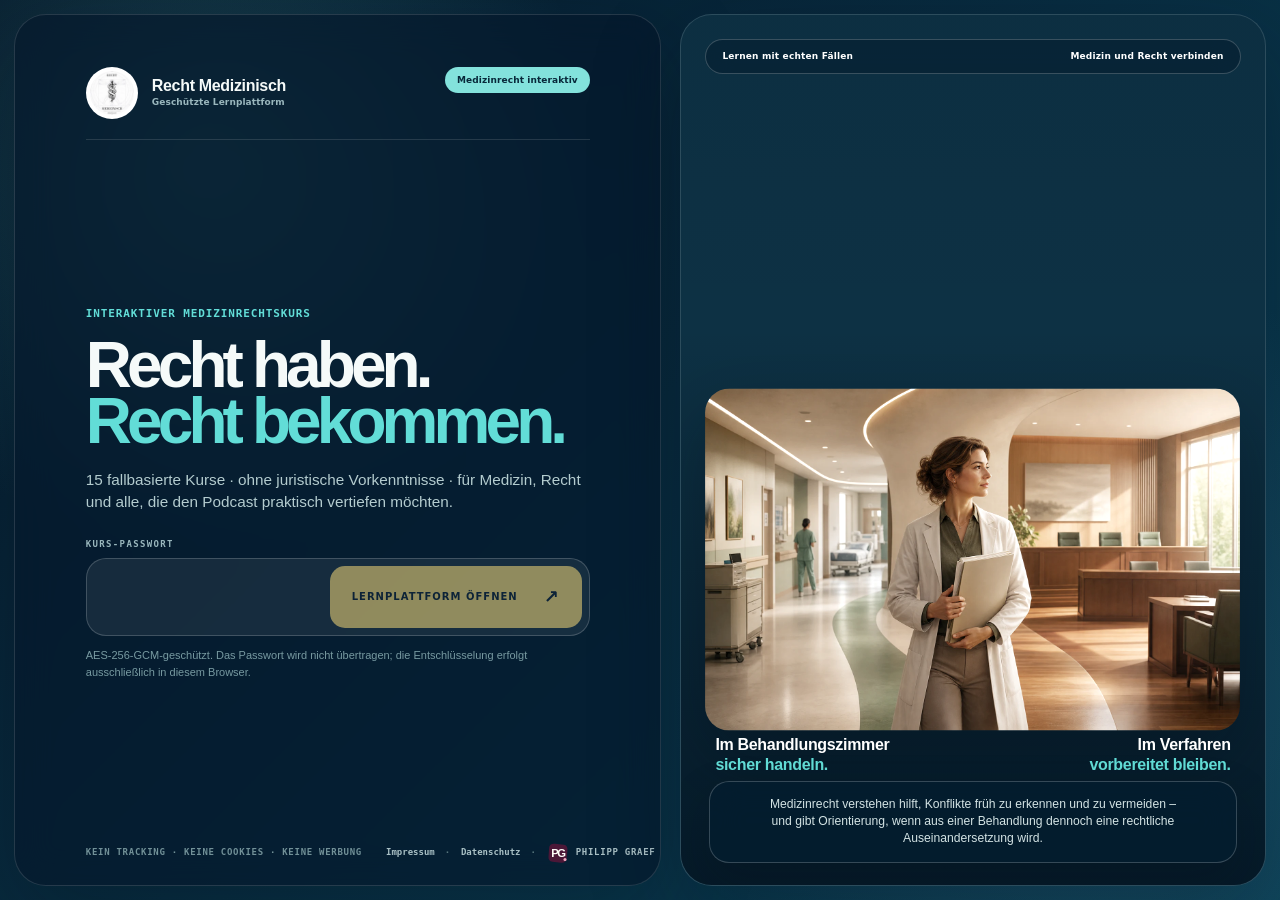
==== commit 06a4d872: "Attach direction labels to login artwork" ====
--- a/index.html
+++ b/index.html
@@ -12,8 +12,8 @@
     <meta property="og:type" content="website" />
     <link rel="icon" type="image/webp" href="./podcast-cover.webp" />
     <title>Recht Medizinisch · Lernplattform</title>
-    <script type="module" crossorigin src="./assets/index-CE3xDJQe.js"></script>
-    <link rel="stylesheet" crossorigin href="./assets/index-79vlmVs-.css">
+    <script type="module" crossorigin src="./assets/index-RdATEiQB.js"></script>
+    <link rel="stylesheet" crossorigin href="./assets/index-C6q_Ggpb.css">
   </head>
   <body>
     <div id="root"></div>
--- a/assets/index-C6q_Ggpb.css
+++ b/assets/index-C6q_Ggpb.css
@@ -0,0 +1 @@
+:root{--font-sans:"Segoe UI", Arial, sans-serif;--font-mono:"Cascadia Code", "Consolas", monospace;--navy:#073b5c;--blue:#075f94;--teal:#00a9b5;--teal-dark:#007f89;--mint:#dff6f4;--pale:#f3f8fa;--ink:#162b36;--muted:#61747e;--line:#ccdae0;--white:#fff;--orange:#c64b23;--green:#087965;--shadow:0 20px 60px #073b5c1f}*{box-sizing:border-box}body{background:var(--pale);color:var(--ink);font-family:var(--font-sans), Arial, sans-serif;margin:0}button,input{font:inherit}button,a{-webkit-tap-highlight-color:transparent}a{color:inherit}button:focus-visible,a:focus-visible,input:focus-visible{outline-offset:3px;outline:3px solid #ffcc4d}.hero{color:var(--white);background:radial-gradient(circle at 82% 26%,#00a9b55c,#0000 28%),linear-gradient(135deg,#052d49 0%,#064c70 58%,#063b5c 100%);overflow:hidden}.topbar{border-bottom:1px solid #ffffff26;justify-content:space-between;align-items:center;gap:24px;width:min(1180px,100% - 40px);margin:0 auto;padding:24px 0;display:flex}.brand{color:#fff;font:inherit;text-align:left;cursor:pointer;background:0 0;border:0;align-items:center;gap:12px;padding:0;text-decoration:none;display:flex}.brand-mark,.certificate-seal{background:var(--teal);color:#fff;letter-spacing:-.04em;border-radius:14px;place-items:center;width:48px;height:48px;font-weight:900;display:grid}.brand span:last-child{flex-direction:column;display:flex}.brand strong{font-size:17px}.brand small{color:#ffffffa8;margin-top:2px;font-size:12px}.nav-actions,.hero-actions,.source-actions{flex-wrap:wrap;align-items:center;gap:10px;display:flex}.ghost,.primary,.secondary,.complete-button,.text-button{cursor:pointer;border:0;border-radius:10px;padding:12px 17px;font-weight:760;text-decoration:none;transition:transform .18s,background .18s,border-color .18s}.ghost{color:#fff;background:#ffffff14;border:1px solid #ffffff42}.ghost:hover{background:#ffffff26}.primary{background:var(--teal);color:#032f39;box-shadow:0 10px 24px #0000001f}.primary:hover,.secondary:hover,.ghost:hover{transform:translateY(-2px)}.primary:disabled{opacity:.45;cursor:not-allowed;transform:none}.secondary{color:var(--navy);border:1px solid var(--line);background:#fff}.complete-button{background:var(--mint);color:var(--green);cursor:default;border:1px solid #75c8bb}.text-button{color:var(--blue);text-underline-offset:4px;background:0 0;padding-inline:4px;text-decoration:underline}.hero-grid{grid-template-columns:1.25fr .75fr;align-items:center;gap:80px;width:min(1180px,100% - 40px);min-height:570px;margin:0 auto;padding:74px 0 78px;display:grid}.eyebrow{letter-spacing:.14em;text-transform:uppercase;color:var(--teal-dark);margin:0 0 8px;font-size:12px;font-weight:900;line-height:1.3}.hero .eyebrow,.module-shell .eyebrow,.podcast-alert .eyebrow,.presentation-overlay .eyebrow{color:#58e0e4}.hero h1{letter-spacing:-.055em;margin:0 0 22px;font-size:clamp(48px,7vw,86px);line-height:.94}.privacy-note{color:#ffffff94;margin:18px 0 0;font-size:12px}.progress-panel{-webkit-backdrop-filter:blur(10px);backdrop-filter:blur(10px);background:#ffffff17;border:1px solid #ffffff2e;border-radius:24px;padding:34px;box-shadow:0 28px 80px #00000029}.progress-ring{--progress:0deg;background:conic-gradient(#55dce2 var(--progress), #ffffff29 0);border-radius:50%;place-items:center;width:154px;height:154px;margin:0 auto 28px;display:grid;position:relative}.progress-ring:after{content:"";background:#073e60;border-radius:50%;position:absolute;inset:13px}.progress-ring span{z-index:1;font-size:43px;font-weight:900;position:relative}.progress-ring small{margin-left:2px;font-size:18px}.progress-panel p{color:#ffffffb3;line-height:1.5}.progress-track,.mini-track{background:#ffffff24;border-radius:999px;height:8px;display:block;overflow:hidden}.progress-track{margin:24px 0 12px}.progress-track span,.mini-track i{border-radius:inherit;background:var(--teal);height:100%;transition:width .35s;display:block}.completion-rule{margin:0;font-size:12px}.section{width:min(1180px,100% - 40px);margin:0 auto;padding:78px 0}.section-heading{justify-content:space-between;align-items:end;gap:20px;margin-bottom:28px;display:flex}.section-heading h2,.certificate-gate h2{letter-spacing:-.04em;color:var(--navy);margin:0;font-size:clamp(32px,4vw,48px)}.count-badge{border:1px solid var(--line);color:var(--muted);background:#fff;border-radius:999px;padding:8px 12px;font-size:13px;font-weight:700}.outcomes{grid-template-columns:repeat(2,1fr);gap:12px;display:grid}.outcome{border:1px solid var(--line);background:#fff;border-radius:14px;grid-template-columns:50px 1fr;align-items:center;gap:12px;min-height:86px;padding:16px 20px;display:grid}.outcome span{color:var(--teal-dark);font-size:20px;font-weight:900}.outcome p{margin:0;line-height:1.5}.podcast-alert{color:#fff;background:linear-gradient(120deg, var(--navy), #085f7c);width:min(1180px,100% - 40px);box-shadow:var(--shadow);border-radius:20px;justify-content:space-between;align-items:center;gap:28px;margin:44px auto 6px;padding:32px 36px;display:flex}.podcast-alert h2{margin:0 0 8px;font-size:27px}.podcast-alert p:last-child{color:#ffffffbd;margin:0;line-height:1.5}.podcast-alert a{border:1px solid #ffffff5c;border-radius:10px;flex:none;padding:12px 16px;font-weight:800;text-decoration:none}.section-intro{max-width:820px;color:var(--muted);margin:-10px 0 28px;line-height:1.6}.day-grid{grid-template-columns:repeat(3,1fr);gap:14px;display:grid}.day-card{text-align:left;min-height:218px;color:var(--ink);border:1px solid var(--line);cursor:pointer;background:#fff;border-radius:15px;flex-direction:column;padding:21px;transition:transform .2s,box-shadow .2s,border-color .2s;display:flex}.day-card:hover,.day-card.active{border-color:var(--teal);transform:translateY(-4px);box-shadow:0 18px 38px #073b5c1f}.day-no{color:var(--teal-dark);font-size:26px;font-weight:950}.day-meta{color:var(--muted);text-transform:uppercase;letter-spacing:.04em;margin:5px 0 16px;font-size:12px;font-weight:700}.day-card strong{color:var(--navy);font-size:18px;line-height:1.25}.day-decision{color:var(--muted);margin-top:9px;font-size:12px}.day-card .mini-track{background:#e5eef1;margin-top:auto}.day-percent{color:var(--navy);margin:18px 0 5px;font-size:22px;font-weight:950}.day-status{color:var(--teal-dark);margin-top:8px;font-size:12px;font-weight:850}.module-shell{background:linear-gradient(#062f4c 0,#083e5d 290px,#edf5f7 290px);padding:58px max(20px,50vw - 590px) 82px;scroll-margin-top:14px}.module-nav{color:#fff;justify-content:space-between;align-items:center;margin-bottom:25px;display:flex}.module-nav button{color:#fff;cursor:pointer;background:0 0;border:0;font-weight:750}.module-nav button:disabled{opacity:.32;cursor:default}.module-nav span{color:#ffffffa8;font-size:13px}.module{box-shadow:var(--shadow);background:#fff;border-radius:24px;overflow:hidden}.module-header{color:#fff;background:radial-gradient(circle at 85% 20%,#00a9b561,#0000 32%),linear-gradient(135deg,#073b5c,#075b7a);grid-template-columns:1fr auto;align-items:center;gap:30px;min-height:230px;padding:45px 52px;display:grid}.module-header h2{letter-spacing:-.045em;max-width:780px;margin:0 0 10px;font-size:clamp(34px,4.5vw,56px);line-height:1.05}.module-header p:last-child{color:#ffffffb3;max-width:800px;margin:0;font-size:17px;line-height:1.5}.module-score{text-align:center;background:#ffffff1c;border:1px solid #ffffff40;border-radius:50%;place-content:center;width:128px;height:128px;display:grid}.module-score.complete{background:var(--green)}.module-score strong{font-size:31px}.module-score span{text-transform:uppercase;letter-spacing:.08em;font-size:10px}.learning-goals{background:var(--mint);border-left:5px solid var(--teal);border-radius:12px;margin:36px 52px 0;padding:25px 28px}.learning-goals h3{color:var(--navy);margin:0 0 12px;font-size:20px}.learning-goals ul{gap:8px;margin:0;padding-left:22px;line-height:1.5;display:grid}.module-step{border-bottom:1px solid var(--line);margin:0 52px;padding:45px 0}.step-head{grid-template-columns:48px 1fr auto;align-items:center;gap:14px;margin-bottom:25px;display:grid}.step-head>span{color:#fff;background:var(--navy);border-radius:50%;place-items:center;width:42px;height:42px;font-weight:900;display:grid}.step-head h3{color:var(--navy);margin:0;font-size:25px}.step-head b{color:var(--muted);text-transform:uppercase;letter-spacing:.05em;font-size:12px}.step-head b.ok{color:var(--green)}.basics-grid,.decision-grid{grid-template-columns:repeat(3,1fr);gap:14px;margin-bottom:22px;display:grid}.basic-card,.decision-grid>div{border:1px solid var(--line);background:#fbfdfe;border-radius:13px;padding:23px}.basic-card h4,.decision-grid h4{color:var(--navy);margin:0 0 10px;font-size:17px}.basic-card p,.decision-grid p{color:#40535d;margin:0;font-size:14px;line-height:1.58}.norms{flex-wrap:wrap;gap:5px;margin-top:16px;display:flex}.norms span{color:var(--navy);font-family:var(--font-mono), monospace;background:#e6f0f5;border-radius:6px;padding:5px 8px;font-size:10px}.prompt{color:var(--ink);font-size:18px;font-weight:650;line-height:1.55}.choice-list,.transfer-list{gap:9px;display:grid}.choice-list button,.transfer-list button{border:1px solid var(--line);width:100%;min-height:58px;color:var(--ink);text-align:left;cursor:pointer;background:#fff;border-radius:10px;align-items:center;gap:13px;padding:12px 16px;display:flex}.choice-list button:hover,.transfer-list button:hover{border-color:var(--teal);background:#f4fcfc}.choice-list button>span{width:32px;height:32px;color:var(--navy);background:#e9f2f5;border-radius:50%;flex:none;place-items:center;font-weight:900;display:grid}.choice-list button.chosen,.transfer-list button.chosen{border-color:var(--blue);background:#eaf5fa}.choice-list button.right{background:#e8f8f4;border-color:#62b9a9}.choice-list button.wrong{background:#fff1ed;border-color:#d98a71}.feedback{border-radius:9px;margin:13px 0 0;padding:13px 16px;line-height:1.5}.feedback.success{color:#085d4e;background:#e4f6f1}.feedback.retry{color:#8b341d;background:#ffede7}.vote-compare{grid-template-columns:1fr 1fr;gap:12px;margin-top:20px;display:grid}.vote-compare>div{background:var(--pale);border-radius:10px;padding:18px}.vote-compare span{color:var(--muted);text-transform:uppercase;margin-bottom:6px;font-size:11px;font-weight:800;display:block}.decision-cite{flex-wrap:wrap;align-items:center;gap:10px;margin-bottom:18px;display:flex}.decision-cite>*{border:1px solid var(--line);font-family:var(--font-mono), monospace;background:#fff;border-radius:7px;padding:7px 10px;font-size:12px}.decision-cite strong{background:var(--navy);color:#fff;border-color:var(--navy)}.source-actions{margin-top:20px}.transfer-list button span{color:var(--teal-dark);font-size:20px;font-weight:900}.podcast-box{background:var(--navy);color:#fff;border-radius:14px;justify-content:space-between;align-items:center;gap:20px;margin:36px 52px;padding:25px 28px;display:flex}.podcast-box h3{margin:0 0 7px;font-size:22px}.podcast-box p:last-child{color:#ffffffb3;margin:0;line-height:1.5}.podcast-box a{border:1px solid #ffffff4d;border-radius:9px;flex:none;padding:11px 15px;font-weight:800;text-decoration:none}.reading{margin:0 52px 36px;padding:25px 0}.reading h3{color:var(--navy)}.reading>div{grid-template-columns:repeat(2,1fr);gap:9px;display:grid}.reading a{background:var(--pale);color:var(--blue);border-radius:9px;justify-content:space-between;gap:10px;padding:13px 15px;font-weight:650;text-decoration:none;display:flex}.reading a.opened{background:var(--mint);color:#075c52}.day-finish{background:#eef3f5;justify-content:space-between;align-items:center;gap:20px;margin:0;padding:32px 52px;display:flex}.day-finish.done{background:var(--mint)}.day-finish strong{color:var(--navy);font-size:20px}.day-finish p{color:var(--muted);margin:5px 0 0}.certificate-gate{text-align:center;background:#dce7eb;margin:0;padding:86px max(20px,50vw - 590px)}.certificate-gate>div:not(.certificate-wrap){max-width:760px;margin:0 auto}.certificate-gate p{color:var(--muted);line-height:1.6}.certificate-wrap{max-width:980px;margin:0 auto}.certificate{color:var(--navy);border:10px double var(--navy);box-shadow:var(--shadow);background:#fff;padding:60px 75px;position:relative}.certificate-seal{border-radius:50%;width:76px;height:76px;margin:22px auto;font-size:24px}.certificate h2{margin:0 0 20px;font-family:Georgia,serif;font-size:52px}.certificate-kicker{text-transform:uppercase;letter-spacing:.1em;font-size:11px;font-weight:800}.certificate-name{border-bottom:1px solid var(--navy);max-width:610px;margin:24px auto;padding-bottom:10px;font-family:Georgia,serif;font-size:30px;display:block}.certificate-meta{justify-content:center;gap:34px;margin:32px 0 22px;font-weight:800;display:flex}.certificate small{color:var(--muted)}.certificate-controls{justify-content:center;align-items:end;gap:12px;margin-top:22px;display:flex}.certificate-controls label{text-align:left;color:var(--navy);font-weight:750}.certificate-controls input{border:1px solid var(--line);background:#fff;border-radius:9px;min-width:310px;margin-top:6px;padding:12px 14px;display:block}.site-footer{color:#ffffffad;background:#052f4a;grid-template-columns:minmax(220px,.8fr) minmax(320px,1.4fr) auto;align-items:start;gap:40px;padding:38px max(20px,50vw - 590px);display:grid}.site-footer strong{color:#fff}.site-footer p{max-width:560px;margin:5px 0 0;font-size:12px;line-height:1.5}.footer-disclaimer{max-width:620px}.footer-legal{justify-items:start;gap:8px;display:grid}.footer-legal a{color:#fff;text-underline-offset:3px;font-size:12px;font-weight:800}.legal-shell{background:#f3f0e9;min-height:70vh;padding-bottom:100px}.legal-hero{color:#fff;background:radial-gradient(circle at 84% 18%,#2ec9c347,#0000 26%),linear-gradient(130deg,#071d33,#0b4f65);padding:82px max(28px,50vw - 520px) 68px}.legal-hero h1{letter-spacing:-.04em;margin:0 0 18px;font:700 clamp(48px,6vw,76px)/.98 Georgia,serif}.legal-hero>p:not(.eyebrow){color:#ffffffb8;max-width:790px;font-size:17px;line-height:1.65}.legal-hero small{color:#ffffff8a;margin-top:18px;display:block}.legal-content{z-index:2;background:#fffffff5;border:1px solid #d7dfdc;border-radius:25px;width:min(1040px,100% - 56px);margin:-26px auto 0;padding:48px;position:relative;box-shadow:0 20px 60px #071d3317}.legal-content section{border-bottom:1px solid #dce5e2;padding:25px 0}.legal-content section:first-of-type{padding-top:0}.legal-content h2{color:var(--navy);overflow-wrap:anywhere;-webkit-hyphens:auto;hyphens:auto;margin:0 0 13px;font:700 27px Georgia,serif}.legal-content p,.legal-content address{color:#465d66;margin:0 0 11px;font-size:14px;font-style:normal;line-height:1.7}.legal-content a{color:var(--blue);text-underline-offset:3px;font-weight:750}.legal-content code{color:#073d58;background:#e5f1ee;border-radius:5px;padding:2px 5px;font-size:12px}.legal-status{border-left:5px solid var(--teal);color:#0b3d4e;background:#e4f4ef;border-radius:12px;margin-bottom:34px;padding:22px 24px}.legal-status strong{color:var(--navy);font-size:18px}.legal-status p{margin:8px 0 0}.legal-actions{flex-wrap:wrap;gap:10px;padding-top:30px;display:flex}.brand-cover,.podcast-alert-cover,.course-media-card>img,.podcast-box>img,.podcast-library>img,.presentation-brand img,.certificate-seal,.footer-brand img{box-sizing:border-box;background:#fff;padding:5%;object-fit:contain!important}.presentation-overlay{z-index:100;color:#fff;background:#021420f5;place-items:center;padding:70px;display:grid;position:fixed;inset:0}.presentation-close{color:#fff;cursor:pointer;background:0 0;border:0;font-size:18px;position:absolute;top:24px;right:28px}.presentation-slide{border-left:10px solid var(--teal);background:linear-gradient(135deg,#073b5c,#075f78);width:min(1080px,100%);padding:60px;box-shadow:0 30px 80px #00000059}.presentation-slide h2{letter-spacing:-.045em;margin:0 0 16px;font-size:clamp(42px,6vw,75px);line-height:1.02}.presentation-cite{font-family:var(--font-mono), monospace;color:#7ce2e5;margin-bottom:34px}.presentation-headnote{max-width:970px;font-size:24px;line-height:1.5}.presentation-slide>p:last-of-type{color:#ffffffb3;line-height:1.55}.course-top{z-index:30;color:#fff;background:linear-gradient(120deg,#062f4c,#075b73);position:relative}.course-menu-wrap{position:relative}.course-menu-panel{z-index:80;background:#062f4c;border:1px solid #fff3;border-radius:14px;width:min(520px,100vw - 32px);max-height:min(68vh,610px);padding:8px;position:absolute;top:calc(100% + 10px);right:0;overflow-y:auto;box-shadow:0 24px 60px #00000052}.course-menu-panel button{color:#fff;text-align:left;cursor:pointer;background:0 0;border:0;border-radius:9px;grid-template-columns:34px 1fr auto;align-items:center;gap:10px;width:100%;padding:11px 12px;display:grid}.course-menu-panel button:hover,.course-menu-panel button:focus-visible{background:#ffffff1a;outline:none}.course-menu-panel button>span{color:#79dde2;font-family:var(--font-mono), monospace;font-weight:850}.course-menu-panel button strong{line-height:1.25}.course-menu-panel button em{color:#ffffffa6;font-size:12px;font-style:normal}.progress-pill{color:#fff;cursor:pointer;background:#ffffff1a;border:1px solid #ffffff40;border-radius:11px;align-items:center;gap:9px;min-width:132px;padding:7px 11px;display:flex}.progress-pill strong{color:#7ce2e5;font-size:18px}.progress-pill span{text-transform:uppercase;letter-spacing:.04em;font-size:10px}.completion-rule{color:var(--muted);margin:14px 0 0;font-size:12px;line-height:1.45}.source-groups{grid-template-columns:repeat(2,minmax(0,1fr));gap:12px;margin-top:30px;display:grid}.source-group{border:1px solid var(--line);background:#fff;border-radius:12px;overflow:hidden}.source-group summary{color:var(--navy);cursor:pointer;grid-template-columns:70px 1fr;align-items:center;gap:12px;padding:17px 18px;display:grid}.source-group summary span{color:var(--teal-dark);text-transform:uppercase;font-size:11px;font-weight:900}.source-group>div{gap:7px;padding:0 12px 12px;display:grid}.source-group a{color:var(--blue);background:var(--pale);border-radius:8px;grid-template-columns:105px 1fr auto;align-items:center;gap:9px;padding:11px 12px;font-size:12px;line-height:1.35;text-decoration:none;display:grid}.source-group a b{color:var(--navy);text-transform:uppercase;font-size:10px}.course-progress-banner{color:#fff;background:#ffffff14;border:1px solid #ffffff2b;border-radius:12px;grid-template-columns:auto 1fr auto;align-items:center;gap:20px;margin:-22px 0 22px;padding:13px 16px;display:grid}.course-progress-banner button{color:#fff;cursor:pointer;background:0 0;border:1px solid #ffffff38;border-radius:8px;padding:9px 12px}.course-progress-banner>div{flex-direction:column;gap:2px;display:flex}.course-progress-banner>div:last-child{text-align:right}.course-progress-banner span{color:#ffffff94;letter-spacing:.07em;font-size:9px;font-weight:850}.course-progress-banner strong{font-size:14px}.step-intro{color:var(--muted);margin:-6px 0 20px;font-size:13px;line-height:1.55}.material-list{gap:10px;display:grid}.material-card{border:1px solid var(--line);background:#fbfdfe;border-radius:11px;overflow:hidden}.material-card.read{background:#f1fbf8;border-color:#78c9ba}.material-card summary{color:var(--navy);cursor:pointer;grid-template-columns:38px 1fr auto;align-items:center;gap:10px;padding:15px 16px;display:grid}.material-card summary span{color:#fff;background:var(--blue);border-radius:50%;place-items:center;width:30px;height:30px;font-size:11px;font-weight:900;display:grid}.material-card.read summary span{background:var(--teal-dark)}.material-card summary em{color:var(--muted);font-size:11px;font-style:normal;font-weight:750}.material-card>div{padding:0 18px 17px 64px}.material-card p{color:var(--muted);line-height:1.62}.reading-head{justify-content:space-between;align-items:center;gap:16px;grid-template-columns:none!important;display:flex!important}.reading-head span{color:var(--teal-dark);font-size:12px;font-weight:850}.podcast-box.completed-source{box-shadow:inset 0 0 0 2px #64cbbb}.transfer-submit{margin-top:16px}.completion-modal{z-index:120;background:#021420f0;padding:70px 30px 30px;position:fixed;inset:0;overflow-y:auto}.modal-close{z-index:2;color:#fff;cursor:pointer;background:0 0;border:0;font-size:17px;position:fixed;top:22px;right:28px}.completion-modal .certificate-controls,.completion-modal .certificate-controls label{color:#fff}button:disabled{opacity:.48;cursor:not-allowed}@media (width<=900px){.hero-grid{grid-template-columns:1fr;gap:40px}.day-grid,.basics-grid,.decision-grid{grid-template-columns:repeat(2,1fr)}.module-header{grid-template-columns:1fr}.module-score{border-radius:12px;justify-content:center;align-items:baseline;gap:8px;width:auto;height:auto;padding:14px;display:flex}.module-score strong{font-size:24px}.presentation-overlay{padding:28px}.source-groups{grid-template-columns:1fr}.topbar{align-items:flex-start}.nav-actions{justify-content:flex-end}.course-progress-banner{grid-template-columns:1fr 1fr}.course-progress-banner button{grid-column:1/-1}}@media (width<=640px){.topbar,.section,.podcast-alert{width:min(100% - 28px,1180px)}.topbar{flex-direction:column;align-items:flex-start}.nav-actions{justify-content:flex-start;width:100%}.presentation-trigger{display:none}.progress-pill{margin-left:auto}.hero-grid{width:min(100% - 28px,1180px);padding-top:55px}.hero h1{font-size:50px}.outcomes,.day-grid,.basics-grid,.decision-grid,.reading>div,.vote-compare{grid-template-columns:1fr}.podcast-alert,.podcast-box,.day-finish,.site-footer,.certificate-controls{flex-direction:column;align-items:stretch}.section-heading{align-items:flex-start}.count-badge{display:none}.module-shell{padding-inline:10px}.module-nav span{display:none}.module-header,.module-step,.learning-goals,.reading,.podcast-box{margin-inline:20px;padding-inline:0}.module-header{margin:0;padding:34px 24px}.learning-goals{margin-top:22px;padding:22px}.decision-step{margin-inline:0;padding-inline:20px}.step-head{grid-template-columns:42px 1fr}.step-head b{grid-column:2}.certificate{padding:38px 24px}.certificate h2{font-size:38px}.certificate-meta{flex-direction:column;gap:8px}.certificate-controls input{width:100%;min-width:0}.presentation-slide{padding:34px 26px}.presentation-headnote{font-size:19px}.source-library{padding-inline:14px}.source-group summary{grid-template-columns:58px 1fr}.source-group a{grid-template-columns:82px 1fr auto}.course-menu-panel{width:auto;position:fixed;top:132px;left:14px;right:14px}.course-progress-banner{grid-template-columns:1fr 1fr;margin-top:0}.material-card summary{grid-template-columns:34px 1fr}.material-card summary em{grid-column:2}.material-card>div{padding-left:16px}.completion-modal{padding:62px 12px 20px}}@media print{body{background:#fff}body *{visibility:hidden!important}.certificate,.certificate *{visibility:visible!important}.certificate{width:100%;min-height:100vh;box-shadow:none;border-width:8px;flex-direction:column;justify-content:center;display:flex;position:fixed;inset:0}@page{size:A4 landscape;margin:12mm}}:root{--navy:#071d33;--blue:#0b6486;--teal:#20c6c3;--teal-dark:#078c8c;--mint:#dff3ed;--pale:#f3f0e9;--ink:#132837;--muted:#60717a;--line:#d5ddd9;--shadow:0 28px 80px #061d3321}body{background:#f3f0e9}.hero{background:radial-gradient(circle at 77% 25%,#18b2b447,#0000 30%),radial-gradient(circle at 10% 92%,#0e6e8759,#0000 38%),#061a30;position:relative}.hero:after{content:"";pointer-events:none;opacity:.16;background-image:linear-gradient(#ffffff0a 1px,#0000 1px),linear-gradient(90deg,#ffffff0a 1px,#0000 1px);background-size:56px 56px;position:absolute;inset:0;-webkit-mask-image:linear-gradient(#000,#0000 88%);mask-image:linear-gradient(#000,#0000 88%)}.topbar{z-index:50;border-bottom-color:#ffffff21;width:min(1320px,100% - 56px);padding:20px 0;position:relative}.brand-mark,.certificate-seal{color:#76e6df;background:0 0;border:1px solid #75e7e1b8;border-radius:50%;box-shadow:inset 0 0 0 5px #ffffff0a}.brand strong{letter-spacing:-.02em}.ghost{background:#ffffff0d;border-radius:999px;min-height:42px}.course-menu-trigger{align-items:center;gap:9px;display:inline-flex}.progress-pill{background:#ffffff12;border-radius:999px;padding:7px 14px 7px 10px}.course-menu-panel{-webkit-backdrop-filter:blur(16px);backdrop-filter:blur(16px);background:#051b30fa;border-radius:18px}.hero-grid{z-index:2;grid-template-columns:minmax(0,1fr) minmax(470px,.95fr);gap:66px;width:min(1320px,100% - 56px);min-height:760px;padding:76px 0 100px;position:relative}.hero-copy{align-self:center}.hero h1{letter-spacing:-.07em;max-width:720px;margin-bottom:28px;font-size:clamp(62px,7vw,104px);line-height:.88}.lede{max-width:690px;font-size:19px;line-height:1.72}.hero-actions .primary{border-radius:999px;padding:14px 22px}.hero-actions .secondary{color:#fff;background:0 0;border-color:#ffffff52;border-radius:999px;padding:13px 21px}.hero-side{align-self:center;padding-bottom:104px;position:relative}.hero-art{background:#0b3047;border:1px solid #ffffff24;border-radius:30px;height:390px;margin:0;position:relative;overflow:hidden;transform:perspective(1100px)rotateY(-3deg);box-shadow:0 42px 100px #00000057}.hero-art:after{content:"";background:linear-gradient(#0000 52%,#031221e0),linear-gradient(90deg,#041a2c52,#0000 45%);position:absolute;inset:0}.hero-art img{object-fit:contain;width:100%;height:100%;display:block}.hero-art figcaption{z-index:2;color:#fff;letter-spacing:.12em;text-transform:uppercase;align-items:center;gap:11px;font-size:11px;font-weight:850;display:flex;position:absolute;bottom:20px;left:28px;right:28px}.hero-art figcaption i{background:#5bdad5;flex:1;height:1px}.progress-panel{z-index:4;-webkit-backdrop-filter:blur(19px);backdrop-filter:blur(19px);background:#09273edb;border-radius:24px;grid-template-columns:116px 1fr;align-items:center;column-gap:24px;min-height:190px;padding:25px 28px;display:grid;position:absolute;bottom:0;left:44px;right:-16px;box-shadow:0 30px 70px #0000004d}.progress-ring{width:106px;height:106px;margin:0}.progress-ring small{font-size:13px}.progress-panel h2{font-size:25px}.progress-panel>.progress-track,.progress-panel>.completion-rule{grid-column:1/-1}.progress-panel>.completion-rule{color:#fff9;margin:0}.checklist-section{padding-bottom:46px}.section-heading h2,.certificate-gate h2{max-width:850px;font-size:clamp(38px,4.8vw,62px);line-height:1}.outcomes{grid-template-columns:repeat(2,minmax(0,1fr));gap:15px}.outcome{background:#fffc;border-radius:17px;min-height:102px;padding:21px 24px;box-shadow:0 8px 24px #061d330a}.outcome span{font-family:Georgia,serif;font-size:26px}.podcast-alert{width:min(1280px,100% - 56px);color:var(--navy);box-shadow:none;background:linear-gradient(120deg,#d9f1e9,#e9f6f2);border-radius:28px;align-items:stretch;margin:30px auto 8px;padding:46px}.podcast-alert:before{content:"RM";color:#fff;background:var(--navy);border-radius:50%;flex:none;align-self:flex-start;place-items:center;width:58px;height:58px;font-weight:900;display:grid}.podcast-alert-copy{flex:1}.podcast-alert .eyebrow{color:var(--teal-dark)}.podcast-alert h2{letter-spacing:-.035em;font-size:34px}.podcast-alert p:last-child,.podcast-alert p{color:#526c6d}.episode-link{color:var(--navy);margin-top:15px;font-weight:850;border:0!important;border-bottom:1px solid var(--navy)!important;border-radius:0!important;padding:10px 0!important;display:inline-flex!important}.podcast-platforms{align-content:center;gap:8px;min-width:230px;display:grid}.podcast-platforms a{min-height:45px;color:var(--navy);background:#ffffff8f;grid-template-columns:28px 1fr auto;align-items:center;gap:9px;font-size:12px;text-decoration:none;display:grid;border:1px solid #071d3326!important;border-radius:12px!important;padding:8px 12px!important}.platform-mark{color:#fff;border-radius:50%;place-items:center;width:27px;height:27px;font-size:13px;font-weight:950;display:grid}.platform-mark.spotify{background:#1db954}.platform-mark.apple{background:linear-gradient(145deg,#a65bf2,#e64c8d)}.platform-mark.amazon{color:#3dc5f3;background:#171d26;font:900 19px Georgia,serif}.platform-mark.podcastde{background:#e25241}.map-layout{grid-template-columns:minmax(0,1.7fr) minmax(300px,.72fr);align-items:start;gap:24px;display:grid}.day-card{background:#ffffffd6;border-radius:17px;min-height:182px;padding:20px 22px;position:relative;box-shadow:0 7px 24px #071d330a}.day-card.recommended{border-color:var(--teal-dark);box-shadow:0 0 0 3px #20c6c31a,0 18px 44px #071d331a}.day-no{color:#9cc8c6;font:700 30px Georgia,serif;position:absolute;top:16px;right:19px}.day-meta{margin:0 45px 11px 0}.day-card strong{max-width:84%;font-size:18px}.day-percent{margin:14px 0 4px;font-size:20px}.course-focus{color:#fff;box-shadow:var(--shadow);background:radial-gradient(circle at 90% 6%,#2bc7c34d,#0000 35%),#071d33;border-radius:24px;padding:32px;position:sticky;top:22px;overflow:hidden}.course-focus .eyebrow{color:#67dcd7}.focus-number{color:#ffffff2e;margin:16px 0 -4px;font:700 72px/.8 Georgia,serif;display:block}.course-focus h3{letter-spacing:-.035em;margin:0 0 13px;font-size:28px;line-height:1.08}.course-focus>p:not(.eyebrow){color:#ffffffad;line-height:1.55}.focus-decision{border-block:1px solid #ffffff26;gap:6px;margin:24px 0;padding:15px 0;display:grid}.focus-decision span{color:#6ad9d4;text-transform:uppercase;letter-spacing:.08em;font-size:10px}.focus-progress{justify-content:space-between;align-items:baseline;gap:10px;display:flex}.focus-progress strong{font-size:28px}.focus-progress span{color:#fff9;font-size:11px}.course-focus .mini-track{margin:8px 0 22px}.course-focus .primary{width:100%}.course-focus small{color:#ffffff80;margin-top:13px;line-height:1.45;display:block}.source-library{background:#e5ebe7;padding:100px max(28px,50vw - 640px)}.source-groups{grid-template-columns:repeat(2,minmax(0,1fr));gap:14px}.source-group{background:#ffffffdb;border-radius:17px}.source-group summary{padding:20px}.source-group>div{padding:0 13px 13px}.source-entry{background:var(--pale);border-radius:10px;overflow:hidden}.source-group .source-entry>a{background:0 0;border-radius:0}.source-access{color:#367166;border-top:1px solid #071d3314;grid-template-columns:18px 1fr;align-items:center;gap:5px;padding:8px 11px 10px;font-size:10px;display:grid}.source-access>span{color:#fff;background:#2f9c86;border-radius:50%;place-items:center;width:16px;height:16px;font-weight:900;display:grid}.source-access.access-restricted{color:#8a4e18;background:#fff8e9}.source-access.access-restricted>span{background:#d58a2f}.source-access a{color:var(--blue);text-underline-offset:3px;grid-column:2;text-decoration:underline;background:0 0!important;border:0!important;padding:0!important;display:inline!important}.course-top{z-index:60;-webkit-backdrop-filter:blur(16px);backdrop-filter:blur(16px);background:#051b30f5;position:sticky;top:0}.module-shell{background:linear-gradient(#071d33 0,#0a3550 340px,#f3f0e9 340px);padding:46px max(24px,50vw - 630px) 100px}.course-progress-banner{border-radius:16px}.module{border-radius:28px;box-shadow:0 36px 100px #051b302e}.module-header{background:radial-gradient(circle at 84% 22%,#28cac457,#0000 32%),linear-gradient(132deg,#071d33,#0b5368);min-height:300px;padding:58px 62px}.module-header h2{max-width:850px;font-size:clamp(42px,5vw,68px)}.learning-goals{border-radius:16px;margin:40px 62px 0;padding:29px 32px}.module-step{margin:0 62px;padding:54px 0}.decision-step{background:linear-gradient(130deg,#e4f3ef,#edf4f2);margin-inline:0;padding-inline:62px}.material-card{border-radius:14px}.choice-list,.transfer-list{gap:11px}.choice-list button,.transfer-list button{border-radius:13px;min-height:66px;padding:14px 17px}.choice-list button>strong{line-height:1.45}.source-actions{align-items:stretch}.source-actions>div{align-content:start;gap:8px;min-width:min(100%,315px);display:grid}.source-actions>div>a:first-child{text-align:center}.podcast-box{background:linear-gradient(130deg,#071d33,#0a4d61);border-radius:20px;align-items:stretch;margin:42px 62px;padding:34px}.podcast-box-copy{flex:1}.podcast-box-copy>p:last-of-type{color:#ffffffb3;max-width:720px;line-height:1.6}.podcast-box .episode-link{color:#79e2dc;border-bottom-color:#79e2dc!important}.podcast-box .podcast-platforms a{color:#fff;background:#ffffff12;border-color:#ffffff29!important}.reading{margin:0 62px 42px}.reading>div:last-child{grid-template-columns:repeat(2,minmax(0,1fr))}.reading-entry{background:var(--pale);border-radius:12px;overflow:hidden}.reading-entry.opened{background:var(--mint)}.reading-entry>a{background:0 0;border-radius:0}.reading-entry .source-access{padding-inline:14px}.day-finish{padding:37px 62px}@media (width<=1050px){.hero-grid{grid-template-columns:1fr;min-height:auto;padding-bottom:92px}.hero-copy{max-width:820px}.hero-side{width:min(720px,100%);margin:0 auto}.map-layout{grid-template-columns:1fr}.course-focus{position:relative;top:auto}.podcast-alert{flex-wrap:wrap}.podcast-alert .podcast-platforms{grid-template-columns:repeat(2,1fr);width:100%}}@media (width<=720px){.topbar,.hero-grid,.section,.podcast-alert,.course-map-section{width:min(100% - 28px,1320px)}.topbar{flex-direction:row;align-items:center;padding:14px 0}.brand small,.nav-actions>.ghost:first-child,.progress-pill span{display:none}.nav-actions{margin-left:auto}.progress-pill{min-width:66px}.hero-grid{gap:44px;padding-top:50px}.hero-copy{min-width:0;max-width:100%}.hero h1{overflow-wrap:anywhere;max-width:100%;font-size:clamp(44px,14vw,62px)}.lede{overflow-wrap:anywhere;max-width:100%;font-size:17px}.hero-art{border-radius:22px;height:260px;transform:none}.hero-side{padding-bottom:154px}.progress-panel{grid-template-columns:82px 1fr;column-gap:16px;min-height:225px;padding:20px;left:13px;right:13px}.progress-ring{width:78px;height:78px}.progress-ring:after{inset:7px}.progress-ring span{font-size:24px}.outcomes,.day-grid{grid-template-columns:1fr}.podcast-alert{padding:28px 24px}.podcast-alert:before{display:none}.podcast-alert .podcast-platforms{grid-template-columns:1fr}.course-focus{padding:27px}.source-library{padding-inline:14px}.source-groups{grid-template-columns:1fr}.module-shell{padding-inline:10px}.module-header{padding:38px 24px}.learning-goals{margin:22px 20px 0}.module-step{margin-inline:20px}.decision-step{margin-inline:0;padding-inline:20px}.podcast-box{margin:28px 20px;padding:25px}.podcast-box .podcast-platforms{min-width:0}.reading{margin-inline:20px}.reading>div:last-child{grid-template-columns:1fr}.day-finish{padding-inline:24px}.course-menu-panel{top:82px}}.topbar{width:min(1320px,100% - 48px);position:relative}.brand-cover{object-fit:cover;border:1px solid #ffffff4d;border-radius:50%;flex:none;width:52px;height:52px;box-shadow:0 8px 24px #0000002e}.nav-registers{background:#ffffff0f;border:1px solid #ffffff1f;border-radius:999px;align-items:center;gap:4px;padding:5px;display:flex}.nav-registers button{color:#ffffffad;cursor:pointer;background:0 0;border:0;border-radius:999px;padding:9px 14px;font-size:12px;font-weight:800}.course-menu-trigger{color:#fff;cursor:pointer;background:#ffffff12;border:1px solid #ffffff38;border-radius:12px;align-items:center;gap:9px;min-height:42px;padding:9px 13px;display:inline-flex}.menu-icon{gap:4px;width:20px;display:grid}.menu-icon i{background:currentColor;border-radius:99px;height:2px;display:block}.menu-label{font-size:12px;font-weight:850}.nav-drawer{z-index:90;width:min(620px,100vw - 32px);max-height:min(760px,100vh - 110px);color:var(--ink);border:1px solid var(--line);background:#fffffffa;border-radius:22px;padding:18px;position:absolute;top:calc(100% + 12px);right:0;overflow:auto;box-shadow:0 35px 90px #03182b4d}.drawer-registers{border-bottom:1px solid var(--line);grid-template-columns:repeat(4,1fr);gap:7px;padding-bottom:14px;display:grid}.drawer-registers button{color:#fff;background:var(--navy);cursor:pointer;border:0;border-radius:10px;min-height:42px;font-size:11px;font-weight:850}.nav-drawer>p{color:var(--muted);letter-spacing:.1em;text-transform:uppercase;margin:16px 2px 9px;font-size:10px;font-weight:900}.drawer-courses{gap:5px;display:grid}.drawer-courses button{text-align:left;min-height:48px;color:var(--ink);cursor:pointer;background:#f1f6f7;border:0;border-radius:10px;grid-template-columns:34px 1fr auto;align-items:center;gap:9px;padding:8px 10px;display:grid}.drawer-courses span{color:var(--teal-dark);font-weight:950}.drawer-courses strong{font-size:12px;line-height:1.25}.drawer-courses em{color:var(--muted);font-size:10px;font-style:normal;font-weight:800}.progress-pill{border-radius:13px}.hero-copy .secondary{color:#fff;background:#ffffff14;border-color:#ffffff47}.erlanger-feature{color:#fff;width:min(1280px,100% - 56px);box-shadow:var(--shadow);background:#071d33;border-radius:30px;grid-template-columns:minmax(340px,.9fr) 1.1fr;align-items:stretch;margin:22px auto 78px;display:grid;overflow:hidden}.erlanger-visual{background:radial-gradient(circle at 50% 45%,#0b4f65 0,#071d33 72%);place-items:center;min-height:410px;display:grid;position:relative;overflow:hidden}.erlanger-visual:after{content:"";background:linear-gradient(90deg,#0000 45%,#071d33 100%),linear-gradient(#0000,#071d33a6);position:absolute;inset:0}.erlanger-visual img{object-fit:contain;object-position:center center;box-sizing:border-box;width:100%;height:100%;padding:20px;display:block}.play-button{z-index:2;color:#05243c;background:#77e0da;border:1px solid #ffffff73;border-radius:50%;place-items:center;width:74px;height:74px;font-size:24px;text-decoration:none;display:grid;position:absolute;top:50%;left:50%;transform:translate(-50%,-50%);box-shadow:0 20px 50px #0000004d}.erlanger-feature>div:last-child{align-self:center;padding:54px}.erlanger-feature h2{margin:0 0 16px;font:700 clamp(38px,4vw,58px)/1 Georgia,serif}.erlanger-feature p:not(.eyebrow){color:#ffffffba;line-height:1.65}.erlanger-feature small{color:#ffffff73;margin-top:18px;line-height:1.45;display:block}.feature-links{flex-wrap:wrap;gap:8px;margin-top:22px;display:flex}.feature-links a{color:inherit;border:1px solid #ffffff3d;border-radius:999px;padding:10px 13px;font-size:11px;font-weight:850;text-decoration:none}.podcast-alert:before{content:none;display:none}.podcast-alert-cover{object-fit:cover;border:1px solid #071d331f;border-radius:50%;flex:none;width:112px;height:112px;box-shadow:0 16px 40px #071d3326}.learning-map{min-width:0}.map-phase{color:#fff;background:linear-gradient(120deg,#071d33,#0b576d);border-radius:15px;grid-template-columns:42px auto 1fr;align-items:center;gap:12px;margin-bottom:12px;padding:13px 17px;display:grid}.map-phase span{color:#06243c;background:#70dcd7;border-radius:50%;place-items:center;width:34px;height:34px;font-weight:950;display:grid}.map-phase strong{font-size:13px}.map-phase small{color:#fff9;justify-self:end}.day-card.previewed{border-color:#36bcb8;transform:translateY(-3px);box-shadow:0 18px 42px #071d331c}.library-teaser{color:#fff;background:radial-gradient(circle at 12% 20%,#20c5c138,#0000 23%),#071d33;width:min(1320px,100%);margin:24px auto 0;padding:90px max(28px,50vw - 640px)}.library-teaser>div:first-child{max-width:820px}.library-teaser h2{margin:0 0 17px;font:700 clamp(42px,5vw,68px)/1 Georgia,serif}.library-teaser>div:first-child>p:last-child{color:#ffffffa8;line-height:1.65}.library-teaser-actions{grid-template-columns:repeat(3,1fr);gap:14px;margin-top:35px;display:grid}.library-teaser-actions button{text-align:left;color:#fff;cursor:pointer;background:#ffffff0f;border:1px solid #ffffff2b;border-radius:19px;justify-items:start;min-height:170px;padding:24px;display:grid}.library-teaser-actions button:hover{background:#6fe0db1a;border-color:#6ee0db;transform:translateY(-3px)}.library-teaser-actions span{color:#6ee0db;font:700 37px Georgia,serif}.library-teaser-actions strong{font-size:18px}.library-teaser-actions small{color:#ffffff8c}.footer-brand{align-items:center;gap:12px;display:flex}.footer-brand img{border-radius:50%;width:48px;height:48px}.footer-brand p{margin:3px 0 0}.footer-profile{color:#72e1dc;text-underline-offset:3px;margin-top:6px;font-size:11px;font-weight:800;display:inline-block}.presentation-inline{color:#75ddd8;cursor:pointer;background:0 0;border:0;border-bottom:1px solid #75ddd8;margin-top:18px;padding:0 0 5px;font-weight:850}.course-media-card{color:#fff;background:linear-gradient(130deg,#071d33,#0b586d);border-radius:20px;grid-template-columns:1fr 130px;align-items:center;gap:30px;margin:42px 62px 0;padding:30px;display:grid}.course-media-card h3{margin:0 0 10px;font-size:25px}.course-media-card p:not(.eyebrow){color:#ffffffad;line-height:1.55}.course-media-card>img{object-fit:cover;border-radius:50%;width:130px;height:130px;box-shadow:0 18px 45px #00000040}.podcast-box>img{object-fit:cover;border-radius:50%;flex:none;width:96px;height:96px}.registry-shell{background:#f3f0e9;min-height:70vh;padding-bottom:100px}.registry-hero{color:#fff;background:radial-gradient(circle at 82% 18%,#2ec9c347,#0000 27%),linear-gradient(130deg,#071d33,#0b4f65);padding:82px max(28px,50vw - 640px) 70px}.registry-hero h1{letter-spacing:-.04em;max-width:900px;margin:0 0 20px;font:700 clamp(48px,6vw,78px)/.98 Georgia,serif}.registry-hero>p:not(.eyebrow){color:#ffffffb3;max-width:860px;font-size:17px;line-height:1.65}.registry-search{color:#ffffff9e;letter-spacing:.08em;text-transform:uppercase;gap:8px;width:min(720px,100%);margin-top:30px;font-size:11px;font-weight:850;display:grid}.registry-search input{color:#fff;text-transform:none;letter-spacing:0;background:#ffffff1a;border:1px solid #ffffff38;border-radius:13px;min-height:52px;padding:0 17px}.registry-search input::placeholder{color:#ffffff7a}.registry-filters{grid-template-columns:minmax(260px,2fr) minmax(150px,.8fr) minmax(230px,1.25fr);gap:11px;width:min(1080px,100%);margin-top:30px;display:grid}.registry-filters label{color:#ffffff9e;letter-spacing:.08em;text-transform:uppercase;gap:7px;font-size:10px;font-weight:900;display:grid}.registry-filters input,.registry-filters select{color:#fff;min-width:0;min-height:52px;font:700 13px var(--font-sans);text-transform:none;letter-spacing:0;background:#0b3b53;border:1px solid #ffffff38;border-radius:13px;padding:0 15px}.registry-filters input::placeholder{color:#ffffff75}.registry-result-count{color:#ffffff94;align-items:baseline;gap:8px;margin-top:16px;display:flex}.registry-result-count strong{color:#72e1dc;font:700 26px Georgia,serif}.registry-result-count span{font-size:12px}.judgment-grid{z-index:2;grid-template-columns:repeat(2,minmax(0,1fr));gap:17px;width:min(1280px,100% - 56px);margin:-28px auto 0;display:grid;position:relative}.judgment-card{background:#ffffffed;border:1px solid #d6dfdd;border-radius:24px;padding:34px;position:relative;overflow:hidden;box-shadow:0 15px 45px #071d3314}.judgment-card-no{color:#d5e3df;font:700 49px Georgia,serif;position:absolute;top:16px;right:22px}.judgment-card h2{max-width:80%;color:var(--navy);overflow-wrap:anywhere;-webkit-hyphens:auto;hyphens:auto;margin:0 0 12px;font:700 30px/1.07 Georgia,serif}.judgment-card>p:not(.eyebrow){color:#475d66;line-height:1.58}.judgment-docket{color:var(--navy);font-family:var(--font-mono);background:#e5f1ee;border-radius:8px;margin-bottom:16px;padding:7px 10px;font-size:12px;font-weight:850;display:inline-flex}.judgment-cite{flex-wrap:wrap;gap:6px;margin-bottom:17px;display:flex}.judgment-cite>*{color:var(--navy);font:800 11px var(--font-mono);background:#e5f1ee;border-radius:8px;padding:7px 9px}.judgment-tenor,.judgment-holding{background:#f5f2eb;border-radius:10px;margin:14px 0;padding:16px}.judgment-tenor{border-left:4px solid var(--navy)}.judgment-holding{border-left:4px solid #80aaa4}.judgment-tenor strong,.judgment-holding strong{color:var(--navy);font-size:12px}.judgment-tenor p,.judgment-holding p{color:#475d66;margin:6px 0 0;font-size:13px;line-height:1.55}.judgment-practice{border-left:4px solid var(--teal);background:#eef7f5;border-radius:8px;gap:6px;margin:18px 0;padding:16px;display:grid}.judgment-practice span{color:#445b63;font-size:13px;line-height:1.5}.judgment-status{margin:16px 0;font-size:12px;color:#5e6f74!important}.judgment-courses,.judgment-extras{flex-wrap:wrap;gap:6px;margin:12px 0;display:flex}.judgment-courses button,.judgment-extras a{border:1px solid var(--line);color:var(--blue);cursor:pointer;background:#fff;border-radius:999px;padding:7px 10px;font-size:10px;font-weight:850;text-decoration:none}.judgment-actions{flex-wrap:wrap;gap:8px;margin-top:12px;display:flex}.judgment-actions>a{align-items:center;display:inline-flex}.related-landmarks{color:#fff;background:linear-gradient(135deg,#071d33,#0b5167);border-radius:20px;margin:28px 62px 0;padding:31px}.related-landmarks>header{justify-content:space-between;align-items:end;gap:24px;display:flex}.related-landmarks h3{margin:0;font:700 29px/1.1 Georgia,serif}.related-landmarks>header>span{color:#74ded9;border:1px solid #ffffff2e;border-radius:999px;flex:none;padding:8px 11px;font-size:11px;font-weight:900}.related-landmarks>p{color:#ffffffa3;max-width:900px;line-height:1.55}.related-landmarks>div{gap:8px;margin-top:20px;display:grid}.related-landmarks details{background:#ffffff0f;border:1px solid #ffffff26;border-radius:13px;overflow:hidden}.related-landmarks summary{cursor:pointer;grid-template-columns:140px 1fr auto;align-items:center;gap:14px;padding:15px 17px;display:grid}.related-landmarks summary>span{color:#74ded9;gap:2px;font-weight:900;display:grid}.related-landmarks summary small{color:#ffffff7a;font-size:10px}.related-landmarks summary strong{font-size:13px}.related-landmarks summary em{color:#ffffff8c;font:normal 10px var(--font-mono)}.related-landmarks details>article{background:#0000001a;border-top:1px solid #ffffff1f;grid-template-columns:repeat(3,minmax(0,1fr));gap:13px;padding:18px;display:grid}.related-landmarks details>article>div:not(.related-links){background:#ffffff0f;border-radius:9px;padding:14px}.related-landmarks article b{color:#74ded9;font-size:11px}.related-landmarks article p{color:#ffffffba;margin:7px 0 0;font-size:12px;line-height:1.55}.related-landmarks article>small{color:#ffffff78;grid-column:1/-1}.related-links{flex-wrap:wrap;grid-column:1/-1;gap:8px;display:flex}.related-links a{color:#fff;border:1px solid #ffffff2e;border-radius:8px;padding:8px 10px;font-size:10px;font-weight:850;text-decoration:none}.presentation-download-card{background:#ffffff12;border:1px solid #ffffff2e;border-radius:18px;grid-template-columns:1fr auto auto;align-items:center;gap:12px;max-width:920px;margin-top:34px;padding:20px;display:grid}.presentation-download-card>div{gap:4px;display:grid}.presentation-download-card span,.presentation-download-card small{color:#ffffff94;font-size:11px}.presentation-download-card strong{font-size:19px}.norm-library{gap:48px;width:min(1280px,100% - 56px);margin:70px auto 0;display:grid}.norm-library section>h2{color:var(--navy);margin:0 0 17px;font:700 33px Georgia,serif}.norm-grid{grid-template-columns:repeat(3,minmax(0,1fr));gap:11px;display:grid}.norm-grid a{border:1px solid var(--line);min-height:140px;color:var(--ink);background:#fff;border-radius:17px;align-content:start;gap:9px;padding:20px;text-decoration:none;display:grid}.norm-grid a:hover{border-color:var(--teal);transform:translateY(-2px);box-shadow:0 15px 36px #071d3317}.norm-grid strong{color:var(--navy);font:700 22px Georgia,serif}.norm-grid span{color:#4e636c;font-size:13px;line-height:1.45}.norm-grid small{color:var(--teal-dark);margin-top:auto;font-weight:850}.practical-library{width:min(1280px,100% - 56px);margin:78px auto}.practical-library>div:last-child{grid-template-columns:repeat(3,minmax(0,1fr));gap:11px;display:grid}.practical-library a{color:#fff;background:#071d33;border-radius:17px;gap:7px;min-height:190px;padding:23px;text-decoration:none;display:grid}.practical-library a>span{color:#70dcd7;letter-spacing:.08em;text-transform:uppercase;font-size:10px;font-weight:900}.practical-library a strong{font-size:20px}.practical-library a small{color:#ffffff9e;line-height:1.5}.practical-library a em{color:#75ddd8;margin-top:auto;font-size:11px;font-style:normal;font-weight:850}.registry-shell .source-library{margin-top:80px}.source-group summary button{color:var(--blue);background:var(--mint);cursor:pointer;border:0;border-radius:8px;margin-left:auto;padding:6px 9px;font-size:10px;font-weight:850}.podcast-library{background:linear-gradient(120deg,#d9f1e9,#edf7f3);border-radius:25px;grid-template-columns:170px 1fr;align-items:center;gap:38px;width:min(1280px,100% - 56px);margin:80px auto 0;padding:42px;display:grid}.podcast-library>img{object-fit:cover;border-radius:50%;width:170px;height:170px;box-shadow:0 18px 48px #071d332e}.podcast-library h2{color:var(--navy);margin:0 0 8px;font:700 38px Georgia,serif}.podcast-library .podcast-platforms{grid-template-columns:repeat(2,1fr);margin-top:20px}.presentation-overlay.full-deck{z-index:500;color:#fff;background:#031523;grid-template-rows:auto 1fr auto;place-items:stretch stretch;padding:0;display:grid;position:fixed;inset:0;overflow:hidden}.presentation-toolbar{z-index:4;background:#031523f5;border-bottom:1px solid #ffffff1f;justify-content:space-between;align-items:center;gap:18px;padding:12px 18px;display:flex;position:relative}.presentation-brand{align-items:center;gap:10px;display:flex}.presentation-brand img{border-radius:50%;width:43px;height:43px}.presentation-brand div{gap:2px;display:grid}.presentation-brand span{color:#ffffff85;font-size:10px}.presentation-tools{align-items:end;gap:7px;display:flex}.presentation-tools label{color:#ffffff73;letter-spacing:.07em;text-transform:uppercase;gap:3px;font-size:8px;font-weight:900;display:grid}.presentation-tools input,.presentation-tools select{color:#fff;background:#0b2a40;border:1px solid #ffffff2e;border-radius:8px;height:36px;padding:0 9px}.presentation-tools select{max-width:220px}.presentation-tools input[type=number]{width:74px}.presentation-tools>a,.presentation-tools>button{color:#fff;cursor:pointer;background:#ffffff12;border:1px solid #ffffff2e;border-radius:8px;align-items:center;min-height:36px;padding:0 11px;font-size:10px;font-weight:850;text-decoration:none;display:inline-flex}.presentation-results{background:#08243a;border:1px solid #ffffff26;border-radius:12px;gap:4px;width:min(520px,100vw - 40px);max-height:360px;padding:8px;display:grid;position:absolute;top:calc(100% + 4px);right:130px;overflow:auto;box-shadow:0 25px 60px #00000073}.presentation-results button{text-align:left;color:#fff;cursor:pointer;background:#ffffff0d;border:0;border-radius:7px;grid-template-columns:36px 1fr;gap:8px;padding:9px;display:grid}.presentation-results span{color:#71ddd8}.presentation-stage{place-items:center;min-height:0;padding:22px;display:grid;overflow:auto}.presentation-canvas{aspect-ratio:16/9;color:#071d33;background:linear-gradient(135deg,#f8f5ed,#fff);border-radius:12px;grid-template-rows:auto minmax(0,1fr) auto;width:min(1380px,177.7vh - 284.32px,100vw - 44px);padding:clamp(28px,4vw,62px);display:grid;position:relative;overflow:hidden;box-shadow:0 35px 100px #0000006b}.presentation-canvas:before{content:"";background:#20b9b5;width:11px;position:absolute;top:0;bottom:0;left:0}.slide-variant-1{background:radial-gradient(circle at 83% 20%,#2bc5bf40,#0000 28%),#f8f5ed}.slide-variant-2{color:#fff;background:radial-gradient(circle at 80% 20%,#2bc5bf40,#0000 30%),#071d33}.slide-variant-3{background:linear-gradient(135deg,#dff1eb,#fbf7ee)}.slide-topline{z-index:1;color:#138f8c;letter-spacing:.13em;text-transform:uppercase;justify-content:space-between;gap:16px;font-size:clamp(8px,1vw,12px);font-weight:900;display:flex;position:relative}.slide-topline em{color:#7d8a8d;font-style:normal}.slide-content{z-index:1;scrollbar-gutter:stable;align-content:center;align-self:stretch;gap:clamp(10px,1.7vh,20px);min-height:0;padding:8px 8px 8px 0;display:grid;position:relative;overflow:auto}.slide-content header>p{color:#138f8c;margin:0 0 8px;font-size:clamp(10px,1.25vw,17px);font-weight:850}.slide-content h1{letter-spacing:-.04em;max-width:1150px;margin:0;font:700 clamp(27px,4.2vw,64px)/1.02 Georgia,serif}.slide-lead{color:#4e636c;max-width:1050px;margin-top:14px;font-size:clamp(12px,1.5vw,22px);line-height:1.45}.slide-variant-2 .slide-lead,.slide-variant-2 .slide-body{color:#ffffffb3}.slide-body{color:#435961;max-width:1100px;margin:0;font-size:clamp(11px,1.35vw,19px);line-height:1.5}.slide-array{grid-template-columns:repeat(auto-fit,minmax(180px,1fr));gap:clamp(8px,1.2vw,15px);min-height:0;display:grid}.slide-array>div{background:#ffffffad;border:1px solid #071d3324;border-radius:13px;padding:clamp(11px,1.6vw,22px);overflow:hidden}.slide-variant-2 .slide-array>div{background:#ffffff12;border-color:#ffffff26}.slide-array strong{color:#087f7c;font-size:clamp(11px,1.25vw,17px)}.slide-array p{margin:7px 0 0;font-size:clamp(9px,1.05vw,15px);line-height:1.42}.slide-callout{color:inherit;background:#20b9b51c;border-left:5px solid #20b9b5;padding:14px 18px;font-size:clamp(11px,1.25vw,17px);font-weight:750}.slide-source{color:#66777d;white-space:nowrap;text-overflow:ellipsis;align-self:end;font-size:clamp(7px,.75vw,10px);overflow:hidden}.slide-density-compact .slide-content{align-content:start;gap:clamp(7px,1.2vh,13px)}.slide-density-compact .slide-content h1{font-size:clamp(25px,3.2vw,47px)}.slide-density-compact .slide-lead,.slide-density-compact .slide-body{font-size:clamp(10px,1.12vw,16px);line-height:1.35}.slide-density-compact .slide-array>div{padding:clamp(8px,1vw,14px)}.slide-density-compact .slide-array p{font-size:clamp(8px,.9vw,13px);line-height:1.32}.slide-density-very-compact .slide-content{align-content:start;gap:7px}.slide-density-very-compact .slide-content h1{font-size:clamp(22px,2.65vw,40px)}.slide-density-very-compact .slide-lead,.slide-density-very-compact .slide-body{font-size:clamp(9px,.98vw,14px);line-height:1.3}.slide-density-very-compact .slide-array{gap:7px}.slide-density-very-compact .slide-array>div{padding:8px 10px}.slide-density-very-compact .slide-array strong{font-size:clamp(9px,1vw,14px)}.slide-density-very-compact .slide-array p{margin-top:4px;font-size:clamp(7.5px,.82vw,12px);line-height:1.26}.slide-density-very-compact .slide-callout{padding:9px 12px;font-size:clamp(9px,1vw,14px)}.presentation-loading,.presentation-error{text-align:center;color:#ffffffb8;place-items:center;gap:16px;display:grid}.presentation-loading span{border:4px solid #ffffff2e;border-top-color:#70dcd7;border-radius:50%;width:44px;height:44px;animation:.8s linear infinite rm-spin}@keyframes rm-spin{to{transform:rotate(360deg)}}.presentation-controls{background:#031523;border-top:1px solid #ffffff1f;grid-template-columns:auto 1fr auto;align-items:center;gap:15px;padding:12px 18px;display:grid}.presentation-controls button{color:#fff;cursor:pointer;background:#ffffff12;border:1px solid #ffffff2e;border-radius:9px;min-height:38px;padding:0 15px}.presentation-controls button:disabled{opacity:.3;cursor:default}.presentation-progress{background:#ffffff1f;border-radius:99px;height:5px;overflow:hidden}.presentation-progress span{border-radius:inherit;background:#70dcd7;height:100%;transition:width .2s;display:block}.certificate-seal{object-fit:cover;background:0 0;border:0;border-radius:50%;display:block}@media (width<=1080px){.nav-registers{display:none}.erlanger-feature{grid-template-columns:1fr}.erlanger-visual{min-height:330px}.erlanger-visual:after{background:linear-gradient(#0000 35%,#071d33 100%)}.judgment-grid,.norm-grid,.practical-library>div:last-child{grid-template-columns:repeat(2,minmax(0,1fr))}.presentation-toolbar{align-items:flex-start}.presentation-tools{flex-wrap:wrap;justify-content:flex-end}.registry-filters{grid-template-columns:1fr 1fr}.registry-filters label:first-child{grid-column:1/-1}.related-landmarks details>article{grid-template-columns:1fr}.related-landmarks article>small,.related-links{grid-column:1}}@media (width<=720px){.topbar{width:calc(100% - 24px)}.brand-cover{width:43px;height:43px}.brand strong{font-size:14px}.menu-label{display:none}.drawer-registers{grid-template-columns:repeat(2,1fr)}.erlanger-feature,.judgment-grid,.norm-library,.practical-library,.podcast-library{width:calc(100% - 28px)}.erlanger-feature>div:last-child{padding:30px 24px 36px}.erlanger-feature h2{font-size:40px}.erlanger-visual{min-height:250px}.podcast-alert-cover{width:82px;height:82px}.map-phase{grid-template-columns:36px 1fr}.map-phase small{grid-column:2;justify-self:start}.library-teaser-actions,.judgment-grid,.norm-grid,.practical-library>div:last-child{grid-template-columns:1fr}.library-teaser{overflow:hidden}.library-teaser h2{overflow-wrap:anywhere;-webkit-hyphens:auto;hyphens:auto;font-size:clamp(34px,10vw,40px)}.library-teaser-actions button{min-height:130px}.course-media-card{grid-template-columns:1fr;margin-inline:20px;padding:23px}.related-landmarks{margin-inline:20px;padding:24px 20px}.related-landmarks>header{flex-direction:column;align-items:start;gap:10px}.related-landmarks summary{grid-template-columns:1fr;gap:7px}.related-landmarks summary em{overflow-wrap:anywhere}.course-media-card>img{width:92px;height:92px}.podcast-box>img{width:76px;height:76px}.registry-hero{padding-top:54px}.registry-hero h1{overflow-wrap:normal;-webkit-hyphens:none;hyphens:none;font-size:clamp(37px,10.2vw,44px)}.registry-filters{grid-template-columns:1fr}.registry-filters label:first-child{grid-column:1}.judgment-grid{margin-top:-20px}.judgment-card{padding:25px 21px}.presentation-download-card{grid-template-columns:1fr}.podcast-library{grid-template-columns:1fr;padding:28px 22px}.podcast-library>img{width:120px;height:120px}.podcast-library .podcast-platforms{grid-template-columns:1fr}.presentation-overlay.full-deck{grid-template-rows:auto 1fr auto}.presentation-toolbar{gap:10px;display:grid}.presentation-brand span{display:none}.presentation-tools{justify-content:flex-start}.presentation-tools label:first-child{display:none}.presentation-tools label:nth-child(2){flex:1}.presentation-tools label:nth-child(2) input{width:100%}.presentation-tools>a{display:none}.presentation-stage{padding:8px}.presentation-canvas{width:calc(100vw - 16px);max-height:calc(100vh - 210px);padding:22px}.slide-array{grid-template-columns:repeat(2,minmax(0,1fr))}.slide-array>div:nth-child(n+5){display:none}.presentation-controls{gap:8px;padding:8px}.presentation-controls button{padding-inline:9px;font-size:11px}.legal-content{width:calc(100% - 28px);padding:29px 22px}.legal-hero{padding-top:54px}.site-footer{grid-template-columns:1fr}}:root{--navy:#06192b;--navy-2:#092a43;--navy-3:#0d3d58;--teal:#59ddd6;--teal-dark:#087f80;--mint:#dcefe9;--paper:#eee9df;--pale:#f4f1ea;--ink:#102434;--muted:#5d6e74;--line:#c9d2cf;--signal:#e7ff76;--shadow:0 32px 90px #02162629}html{background:var(--navy)}body{background:var(--paper);text-rendering:optimizelegibility}::selection{color:var(--navy);background:var(--teal)}.skip-link{z-index:1000;color:var(--navy);background:var(--signal);padding:10px 14px;font-weight:900;text-decoration:none;transition:transform .16s;position:fixed;top:12px;left:18px;transform:translateY(-160%)}.skip-link:focus{transform:translateY(0)}.hero{isolation:isolate;color:#fff;background:var(--navy);min-height:100svh;position:relative;overflow:clip}.hero:before{content:"";z-index:-1;opacity:.2;background-image:linear-gradient(#74dad61f 1px,#0000 1px),linear-gradient(90deg,#74dad617 1px,#0000 1px);background-size:72px 72px;position:absolute;inset:0;-webkit-mask-image:linear-gradient(90deg,#0000 0,#000 16% 100%);mask-image:linear-gradient(90deg,#0000 0,#000 16% 100%)}.hero:after{content:"";z-index:-1;opacity:1;background:0 0;border:1px solid #59ddd629;border-radius:50%;width:52vw;height:52vw;position:absolute;top:6vh;right:-21vw;box-shadow:0 0 0 8vw #59ddd605,0 0 0 16vw #59ddd605}.topbar{border-bottom:1px solid #84d0cf3b;grid-template-columns:minmax(250px,1fr) auto minmax(230px,1fr);width:min(1440px,100% - 64px);min-height:94px;padding:14px 0;display:grid}.brand{width:max-content}.brand-cover{width:62px;height:62px;box-shadow:none;background:#fff;border:1px solid #70e0da6b;border-radius:2px;padding:7px!important}.brand strong{letter-spacing:-.025em;font-size:15px}.brand small{color:#ffffff7a;font:700 9px/1.4 var(--font-mono);letter-spacing:.08em;text-transform:uppercase}.nav-registers{background:0 0;border:0;border-radius:0;gap:0;padding:0}.nav-registers button{color:#ffffff94;min-height:42px;font:800 10px/1 var(--font-mono);letter-spacing:.08em;text-transform:uppercase;border-radius:0;padding:9px 16px;position:relative}.nav-registers button:after{content:"";background:0 0;height:1px;position:absolute;bottom:1px;left:16px;right:16px}.nav-registers button:hover,.nav-registers button.active{color:#fff;background:0 0}.nav-registers button:hover:after,.nav-registers button.active:after{background:var(--teal)}.nav-actions{justify-self:end}.course-menu-trigger,.progress-pill{background:#ffffff08;border:1px solid #ffffff40;border-radius:2px;min-height:42px}.course-menu-trigger:hover,.progress-pill:hover{border-color:var(--teal);background:#59ddd612}.menu-icon{gap:5px;width:22px}.menu-icon i:nth-child(2){width:15px}.menu-label,.progress-pill span{font:800 9px/1 var(--font-mono);letter-spacing:.08em;text-transform:uppercase}.progress-pill strong{color:var(--teal)}.nav-drawer{background:#f4f1eafc;border-color:#aebfbb;border-radius:0;padding:18px;top:calc(100% + 1px);right:0;box-shadow:0 40px 100px #02152659}.drawer-courses button{background:0 0;border-bottom:1px solid #d3dcd8}.drawer-courses button:hover{background:var(--mint)}.hero-grid{grid-template-columns:28px minmax(460px,1.02fr) minmax(480px,.98fr);align-items:center;gap:clamp(28px,3.8vw,62px);width:min(1440px,100% - 64px);min-height:calc(100svh - 86px);padding:clamp(54px,7vh,90px) 0 90px;display:grid}.hero-rail{color:#ffffff61;font:800 8px/1 var(--font-mono);letter-spacing:.18em;writing-mode:vertical-rl;grid-template-rows:auto 1fr auto 1fr auto;align-self:stretch;justify-items:center;display:grid}.hero-rail i{background:#59ddd647;width:1px;height:100%}.hero-rail span:last-child{color:var(--signal)}.hero-copy{align-self:center;min-width:0}.hero-kicker{align-items:center;gap:18px;margin-bottom:24px;display:flex}.hero-kicker .eyebrow{color:var(--teal);margin:0}.hero-kicker>span{color:#ffffff6b;font:750 8px/1.3 var(--font-mono);letter-spacing:.1em;border-left:1px solid #ffffff38;padding-left:18px}.hero h1{letter-spacing:-.075em;max-width:820px;margin:0 0 30px;font-size:clamp(70px,7.1vw,118px);line-height:.82}.hero h1 span{color:var(--teal)}.lede{color:#ffffffb0;max-width:735px;font-size:clamp(17px,1.35vw,20px);line-height:1.68}.hero-actions{margin-top:34px}.hero-actions .primary,.hero-actions .secondary{min-height:50px;box-shadow:none;font:850 11px/1 var(--font-mono);letter-spacing:.04em;border-radius:2px;padding:0 19px}.hero-actions .primary{color:var(--navy);background:var(--signal)}.hero-actions .primary:hover{color:var(--navy);background:#d8ff7a}.hero-actions .secondary{color:#fff;background:0 0;border-color:#ffffff52}.hero-facts{border-block:1px solid #ffffff29;grid-template-columns:repeat(3,1fr);max-width:720px;margin-top:38px;padding:14px 0;display:grid}.hero-facts span{color:#ffffff73;min-width:0;font:750 8px/1.2 var(--font-mono);letter-spacing:.09em;text-transform:uppercase;gap:4px;display:grid}.hero-facts span+span{border-left:1px solid #ffffff26;padding-left:18px}.hero-facts b{color:#fff;font:600 21px/1 var(--font-sans);letter-spacing:-.04em}.privacy-note{font:650 10px/1.5 var(--font-mono);color:#fff6;margin-top:16px}.hero-side{align-self:center;min-width:0;padding:0 0 122px;position:relative}.hero-art{background:#071f34;border:1px solid #6fdad64d;border-radius:2px;height:auto;margin:0;padding:15px;position:relative;transform:none;box-shadow:34px 34px #030d185c}.hero-art:before,.hero-art:after{content:"";z-index:3;pointer-events:none;background:0 0;width:12px;height:12px;position:absolute}.hero-art:before{border-left:1px solid var(--teal);border-top:1px solid var(--teal);top:-1px;left:-1px}.hero-art:after{border-right:1px solid var(--teal);border-bottom:1px solid var(--teal);bottom:-1px;right:-1px}.artifact-topline{color:#ffffff6b;height:30px;font:750 8px/1 var(--font-mono);letter-spacing:.11em;justify-content:space-between;align-items:start;display:flex}.artifact-topline span:last-child{color:var(--teal)}.hero-image-window{aspect-ratio:1.92;background:#05192b;border:1px solid #ffffff1a;place-items:center;width:100%;height:auto;min-height:0;display:grid;overflow:hidden}.hero-image-window picture{place-items:center;width:100%;height:100%;display:grid}.hero-image-window source,.erlanger-visual source{display:none}.hero-image-window img{object-fit:contain;object-position:center;filter:saturate(.86)contrast(1.03);width:100%;height:100%;padding:0;transition:transform .55s cubic-bezier(.2,.7,.2,1),filter .55s;display:block}.hero-art:hover .hero-image-window img{filter:saturate()contrast(1.02);transform:scale(1.018)}.hero-art figcaption{color:#ffffff8c;font:750 8px/1 var(--font-mono);letter-spacing:.13em;bottom:9px;left:15px;right:15px}.progress-panel{-webkit-backdrop-filter:blur(14px);backdrop-filter:blur(14px);background:#071f33f5;border:1px solid #69d3d057;border-radius:2px;grid-template-columns:100px 1fr;column-gap:22px;min-height:188px;padding:22px 25px;bottom:0;left:46px;right:-18px;box-shadow:22px 24px 55px #010e1957}.progress-ring{background:conic-gradient(var(--teal) var(--progress), #ffffff1c 0);width:92px;height:92px}.progress-ring:after{background:var(--navy-2);inset:7px}.progress-ring span{font-size:28px}.progress-panel h2{margin:2px 0 5px;font-size:24px}.progress-panel p{color:#fff9;margin-block:4px}.progress-track,.mini-track{border-radius:0;height:3px}.progress-track span,.mini-track i{background:var(--teal);border-radius:0}.progress-panel>.progress-track{margin:11px 0 6px}.progress-panel>.completion-rule{font-size:9px}.section{width:min(1320px,100% - 64px);padding:104px 0}.section-heading{border-bottom:1px solid #bfc9c6;padding-bottom:22px}.section-heading h2,.certificate-gate h2{letter-spacing:-.055em;max-width:940px;font-size:clamp(43px,5vw,70px);line-height:.94}.count-badge{font:800 9px/1 var(--font-mono);letter-spacing:.08em;text-transform:uppercase;background:0 0;border-radius:2px}.outcome{min-height:100px;box-shadow:none;background:0 0;border:0;border-bottom:1px solid #c4cdca;border-radius:0;grid-template-columns:60px 1fr;padding:20px 4px}.outcome span{color:var(--teal-dark);font:700 23px/1 var(--font-mono)}.outcome p{max-width:510px}.erlanger-feature{background:var(--navy);border:1px solid #64ccca4d;border-radius:2px;grid-template-columns:82px minmax(460px,1.14fr) minmax(400px,.86fr);width:min(1400px,100% - 64px);min-height:500px;margin:34px auto 96px;display:grid;overflow:hidden;box-shadow:28px 32px #d7d2c8}.erlanger-index{color:#ffffff6b;font:700 8px/1.2 var(--font-mono);letter-spacing:.12em;writing-mode:vertical-rl;border-right:1px solid #ffffff21;grid-template-rows:auto 1fr auto;justify-items:center;padding:18px 11px;display:grid}.erlanger-index strong{color:var(--teal)}.erlanger-index small{text-align:right}.erlanger-visual{background:#05192b;grid-template-rows:27px auto;align-content:center;place-items:stretch stretch;min-height:500px;padding:16px;display:grid;overflow:hidden}.erlanger-visual:after{display:none}.media-topline{color:#fff6;font:750 8px/1 var(--font-mono);letter-spacing:.1em;justify-content:space-between;display:flex}.media-topline span:last-child{color:var(--teal)}.erlanger-visual picture{aspect-ratio:1.92;background:#061b2e;border:1px solid #ffffff1a;place-items:center;min-width:0;min-height:0;display:grid}.erlanger-visual img{object-fit:contain;object-position:center center;width:100%;height:100%;padding:0;display:block}.play-button{border:1px solid var(--signal);width:80px;height:48px;color:var(--navy);background:var(--signal);border-radius:2px;grid-template-columns:auto 1fr;gap:8px;padding:0 10px;font-size:15px;inset:auto 27px 27px auto;transform:none;box-shadow:10px 10px #02101c6b}.play-button small{color:var(--navy);font:900 10px/1 var(--font-mono);letter-spacing:.06em;text-transform:uppercase;margin:0}.erlanger-copy{border-left:1px solid #ffffff21;flex-direction:column;justify-content:center;align-self:stretch;padding:clamp(48px,5vw,76px);display:flex}.erlanger-feature h2{max-width:520px;font-family:var(--font-sans);letter-spacing:-.06em;margin:8px 0 24px;font-size:clamp(48px,4.5vw,72px);font-weight:760;line-height:.92}.erlanger-feature p:not(.eyebrow){color:#ffffffa8;max-width:590px;line-height:1.68}.erlanger-feature small{color:#ffffff61}.feature-links{border-block:1px solid #ffffff24;gap:0;margin-top:26px}.feature-links a{border:0;min-height:51px;font:800 9px/1.4 var(--font-mono);letter-spacing:.03em;border-right:1px solid #ffffff24;border-radius:0;flex:180px;align-items:center;padding:12px 11px;display:inline-flex}.feature-links a:last-child{border-right:0}.podcast-alert{width:min(1320px,100% - 64px);color:var(--navy);box-shadow:none;background:0 0;border-block:1px solid #bcc8c4;border-radius:0;gap:26px;margin:0 auto 12px;padding:30px 0}.podcast-alert-cover{width:92px;height:92px;box-shadow:none;border:1px solid #9baea8;border-radius:2px;padding:8px!important}.podcast-alert h2{margin-top:3px;font-size:32px}.course-map-section{width:min(1400px,100% - 64px)}.map-layout{display:block}.map-phase{color:var(--navy);background:0 0;border-block:1px solid #aab9b4;border-radius:0;margin-bottom:0;padding:15px 0}.map-phase span{width:32px;height:32px;color:var(--navy);background:var(--signal);border-radius:2px}.day-grid{grid-template-columns:repeat(3,minmax(0,1fr));gap:0 24px}.day-card{border:0;min-height:183px;box-shadow:none;background:0 0;border-bottom:1px solid #bfcac6;border-radius:0;padding:22px 4px;transform:none}.day-card:before{content:"";background:var(--teal-dark);width:0;height:2px;transition:width .28s;position:absolute;bottom:-1px;left:0}.day-card:hover,.day-card.recommended{box-shadow:none;background:#ffffff7a;border-color:#9aaca6;transform:none}.day-card:hover:before,.day-card.recommended:before{width:100%}.day-card.done{background:#dcefe985;border-color:#87aba2}.day-no{color:#8fb0a9;font:700 27px/1 var(--font-mono);top:18px;right:4px}.day-meta{font:800 8px/1.2 var(--font-mono);letter-spacing:.08em}.day-card strong{max-width:82%;font-size:20px;line-height:1.18}.day-decision,.day-status{font-family:var(--font-mono);font-size:9px}.day-percent{font-size:20px}.course-focus{background:var(--navy);border:1px solid #58cfcb45;border-radius:2px;padding:29px;top:96px;box-shadow:18px 18px #d4cfc5}.focus-number{color:#ffffff1f;font:700 74px/1 var(--font-mono)}.course-focus .primary{box-shadow:none;border-radius:2px}.library-teaser{background:var(--navy);padding-block:110px}.library-teaser:before{content:"INDEX / WISSEN";color:var(--teal);font:800 9px/1 var(--font-mono);letter-spacing:.15em;margin-bottom:36px;display:block}.library-teaser h2{font-family:var(--font-sans);letter-spacing:-.055em;font-weight:750}.library-teaser-actions{border-block:1px solid #ffffff2b;gap:0}.library-teaser-actions button{border:0;background:0 0;border-right:1px solid #ffffff2b;border-radius:0;min-height:182px;padding:27px}.library-teaser-actions button:hover{color:var(--navy);background:var(--teal);border-color:#ffffff2b;transform:none}.library-teaser-actions button:hover span,.library-teaser-actions button:hover small{color:var(--navy)}.certificate-gate{background:var(--paper);border-top:1px solid #bac6c2;padding-block:100px}.certificate-gate.unlocked{background:var(--mint)}.site-footer{background:#04111f;border-top:1px solid #ffffff21;padding-block:50px}.footer-brand img{border:1px solid #70e0da4d;border-radius:2px;width:68px;height:68px;padding:7px!important}.site-footer a{align-items:center;min-height:36px;display:inline-flex}.course-top{background:#06192bf7;border-bottom:1px solid #59ddd62e}.module-shell{background:linear-gradient(180deg, var(--navy) 0, var(--navy-2) 350px, var(--paper) 350px)}.module-nav button,.presentation-inline{min-height:44px}.module-header{background:var(--navy-2);position:relative;overflow:hidden}.module-header:after{content:"";pointer-events:none;opacity:.18;background-image:linear-gradient(#5cdbd51f 1px,#0000 1px),linear-gradient(90deg,#5cdbd51a 1px,#0000 1px);background-size:50px 50px;position:absolute;inset:0}.module-header>*{z-index:1;position:relative}.module-score{border-radius:2px}.learning-goals{background:#dcebe6;border-left-width:3px}.step-head>span{background:var(--navy);font-family:var(--font-mono);border-radius:2px}.choice-list button>span{border-radius:2px}.decision-step{background:#e2ece8}.podcast-box,.registry-hero{background:var(--navy)}.judgment-grid{background:#cbd4d0;gap:1px}.norm-grid{background:#cbd4d0;gap:1px}.norm-grid a{border:0}.source-access a,.related-links a{align-items:center;min-height:32px;display:inline-flex!important}.recommended .day-meta,.play-button,.map-phase span{color:var(--navy);text-shadow:none;font-weight:900}.recommended .day-meta{background:var(--signal);letter-spacing:.06em;border:1px solid #9ab52d;width:max-content;padding:5px 7px}@media (width<=1160px){.topbar{grid-template-columns:minmax(220px,1fr) auto}.nav-registers{display:none}.hero-grid{grid-template-columns:24px 1fr}.hero-copy{padding-right:30px}.hero-side{grid-column:2;width:min(780px,100%)}.erlanger-feature{grid-template-columns:70px 1fr}.erlanger-copy{border-top:1px solid #ffffff21;border-left:0;grid-column:1/-1}.day-grid{grid-template-columns:repeat(2,minmax(0,1fr))}}@media (width<=760px){.topbar{grid-template-columns:1fr auto;width:calc(100% - 28px);min-height:72px;padding:10px 0}.brand-cover{width:50px;height:50px}.brand strong{font-size:13px}.nav-actions{gap:6px}.course-menu-trigger,.progress-pill{min-height:40px;padding:8px 10px}.menu-label,.progress-pill span{display:none}.hero-grid{grid-template-columns:1fr;gap:45px;width:calc(100% - 28px);min-height:auto;padding:54px 0 76px}.hero-rail{display:none}.hero-copy{padding-right:0}.hero-kicker{flex-direction:column;align-items:flex-start;gap:8px}.hero-kicker>span{border-left:0;padding-left:0}.hero h1{overflow-wrap:normal;max-width:100%;font-size:clamp(51px,16.5vw,74px);line-height:.85}.lede{font-size:16px;line-height:1.6}.hero-actions{grid-template-columns:1fr;display:grid}.hero-actions .primary,.hero-actions .secondary{width:100%}.hero-facts{grid-template-columns:repeat(3,minmax(0,1fr))}.hero-facts span+span{padding-left:10px}.hero-facts b{font-size:17px}.hero-side{grid-column:1;width:100%;padding-bottom:176px}.hero-art{height:auto;padding:10px;box-shadow:12px 14px #030d1852}.artifact-topline{height:26px}.hero-image-window{aspect-ratio:1.92;height:auto}.hero-art figcaption{left:10px;right:10px}.progress-panel{grid-template-columns:76px 1fr;column-gap:13px;min-height:210px;padding:18px;left:10px;right:10px;box-shadow:10px 12px 30px #010e194d}.progress-ring{width:70px;height:70px}.progress-ring span{font-size:22px}.progress-panel h2{overflow-wrap:anywhere;font-size:20px}.section,.course-map-section,.podcast-alert{width:calc(100% - 28px);padding-block:76px}.section-heading{flex-direction:column;align-items:start}.section-heading .text-button{white-space:normal;text-align:left;align-self:flex-start;max-width:100%}.section-heading h2,.certificate-gate h2{font-size:clamp(39px,11vw,52px)}.outcomes{grid-template-columns:1fr}.erlanger-feature{grid-template-columns:1fr;width:calc(100% - 28px);margin-bottom:76px;box-shadow:12px 14px #d7d2c8}.erlanger-index{writing-mode:horizontal-tb;border-bottom:1px solid #ffffff21;border-right:0;grid-template-rows:1fr;grid-template-columns:auto 1fr auto;place-items:center start;gap:12px;min-height:48px;padding:10px 13px}.erlanger-index strong{justify-self:center}.erlanger-index small{justify-self:end;font-size:7px}.erlanger-visual{min-height:0}.erlanger-copy{grid-column:1;padding:36px 24px 42px}.erlanger-feature h2{font-size:clamp(44px,13vw,58px)}.feature-links{display:grid}.feature-links a{border-bottom:1px solid #ffffff24;border-right:0}.feature-links a:last-child{border-bottom:0}.podcast-alert{padding-block:27px}.podcast-alert-cover{width:72px;height:72px}.map-layout,.day-grid{grid-template-columns:1fr}.map-phase{grid-template-columns:36px 1fr}.map-phase small{grid-column:2;justify-self:start}.day-card{min-height:170px}.library-teaser{padding-inline:20px}.library-teaser-actions{grid-template-columns:1fr}.library-teaser-actions button{border-bottom:1px solid #ffffff2b;border-right:0;min-height:140px}.library-teaser-actions button:last-child{border-bottom:0}.module{box-shadow:10px 12px #0218281a}.source-access a,.related-links a,.site-footer a{min-height:44px}}@media (prefers-reduced-motion:reduce){html{scroll-behavior:auto}*,:before,:after{scroll-behavior:auto!important;transition-duration:.01ms!important;animation-duration:.01ms!important;animation-iteration-count:1!important}.hero-art:hover .hero-image-window img{transform:none}}@media (prefers-contrast:more){:root{--line:#778681}.hero,.library-teaser,.course-top{background:#020d17}.lede,.completion-rule,.privacy-note{color:#fff}}html{scroll-behavior:smooth}:where(button,a,input,select,summary):focus-visible{outline-offset:3px;outline:3px solid #e7ff76}.course-media-card>img{filter:contrast(1.08);background:#fff;border:2px solid #ffffffb8;object-fit:cover!important;padding:0!important}.day-card,.judgment-card,.norm-grid a,.practical-library a{transition:transform .22s cubic-bezier(.2,.8,.2,1),border-color .22s,box-shadow .22s}.day-card:hover,.judgment-card:hover,.norm-grid a:hover,.practical-library a:hover{transform:translateY(-4px)}.hero-art,.erlanger-visual{transition:transform .55s cubic-bezier(.2,.8,.2,1)}.hero-art:hover,.erlanger-visual:hover{transform:translateY(-5px)rotate(.12deg)}@supports (animation-timeline:view()){.checklist-section,.erlanger-feature,.podcast-alert,.course-map-section,.library-teaser,.certificate-gate{animation:linear both editorial-reveal;animation-timeline:view();animation-range:entry 5% cover 24%}@keyframes editorial-reveal{0%{opacity:.35;transform:translateY(28px)}to{opacity:1;transform:translateY(0)}}}@media (prefers-reduced-motion:reduce){html{scroll-behavior:auto}.day-card,.judgment-card,.norm-grid a,.practical-library a,.hero-art,.erlanger-visual{transition:none}.day-card:hover,.judgment-card:hover,.norm-grid a:hover,.practical-library a:hover,.hero-art:hover,.erlanger-visual:hover{transform:none}.checklist-section,.erlanger-feature,.podcast-alert,.course-map-section,.library-teaser,.certificate-gate{animation:none!important}}.topbar{-webkit-backdrop-filter:blur(18px);backdrop-filter:blur(18px);background:#071f33b8;border:1px solid #ffffff21;border-radius:24px;margin-top:14px;padding-inline:16px;box-shadow:0 20px 50px #020e1a2e}.brand-cover,.footer-brand img,.podcast-alert-cover,.course-media-card>img,.podcast-library>img{border-radius:50%!important}.brand-cover,.footer-brand img{padding:0!important}.nav-registers{background:#ffffff0f;border:1px solid #ffffff1c;border-radius:999px;padding:5px}.nav-registers button{font-family:var(--font-sans);letter-spacing:0;text-transform:none;border-radius:999px}.course-menu-trigger,.progress-pill{background:#ffffff14;border-radius:999px}.menu-icon i{border-radius:999px;height:2px}.nav-drawer{border-radius:26px;box-shadow:0 30px 80px #0215263d}.drawer-registers button,.drawer-courses button{border-radius:14px}.hero{background:radial-gradient(circle at 78% 20%,#4cd5cf3b,#0000 31%),radial-gradient(circle at 18% 72%,#4588a733,#0000 34%),linear-gradient(135deg,#061a2d,#073953 60%,#07556a)}.hero:after{opacity:.5}.hero-grid{grid-template-columns:minmax(0,1.05fr) minmax(420px,.95fr);gap:clamp(44px,6vw,96px)}.hero-copy{grid-column:1;padding-right:0}.hero-side{grid-column:2}.hero h1{font-size:clamp(68px,6.8vw,110px);line-height:.87}.hero-actions .primary,.hero-actions .secondary{min-height:52px;font:800 13px/1 var(--font-sans);letter-spacing:0;border-radius:999px;padding-inline:23px}.hero-actions .primary{background:#f4d978}.hero-actions .primary:hover{background:#ffe89b}.hero-facts{background:#ffffff0d;border:1px solid #ffffff1f;border-radius:20px;gap:12px;padding:16px 20px}.hero-facts span{font-family:var(--font-sans);letter-spacing:.03em;text-transform:none}.hero-facts span+span{border-left-color:#ffffff1f}.privacy-note{font-family:var(--font-sans)}.hero-art{background:#05192bc7;border-color:#ffffff2b;border-radius:32px;padding:14px;box-shadow:0 38px 90px #010f1c52}.hero-art:before,.hero-art:after{display:none}.artifact-topline{height:38px;font:750 11px/1 var(--font-sans);letter-spacing:.01em;align-items:center;padding-inline:8px}.artifact-topline span:last-child{color:#073449;background:#84e1da;border-radius:999px;padding:7px 11px}.hero-image-window{aspect-ratio:3/2;background:#f7f8f4;border:0;border-radius:23px;padding:0;overflow:hidden}.hero-image-window img{object-fit:cover;object-position:left top;transform:none}.hero-art figcaption{color:#dff7f3;min-height:34px;font:850 10px/1 var(--font-sans);letter-spacing:.035em;align-items:center;margin:7px 18px 0;display:flex;position:static}.hero-art figcaption i{background:#55bdb7}.hero-side{gap:22px;padding-bottom:0;display:grid}.hero-side .progress-panel{background:#092a3fe8;border-color:#ffffff29;border-radius:28px;width:100%;min-height:0;position:relative;inset:auto;box-shadow:0 26px 70px #010e194d}.progress-track,.mini-track,.progress-track span,.mini-track i{border-radius:999px}.count-badge{font-family:var(--font-sans);letter-spacing:0;text-transform:none;border-radius:999px}.outcomes{gap:18px}.outcome{background:#ffffffc7;border:1px solid #d5dfdc;border-radius:22px;min-height:112px;padding:22px;box-shadow:0 12px 35px #071d330d}.outcome span{font-family:var(--font-sans)}.erlanger-feature{background:linear-gradient(135deg,#071d33,#0a4056);border:0;border-radius:34px;grid-template-columns:minmax(430px,.95fr) minmax(420px,1.05fr);width:min(1340px,100% - 56px);box-shadow:0 36px 90px #071d3333}.erlanger-index{writing-mode:horizontal-tb;min-height:58px;font:750 11px/1.2 var(--font-sans);letter-spacing:.02em;border-bottom:1px solid #ffffff1f;border-right:0;grid-column:1/-1;grid-template-rows:1fr;grid-template-columns:auto 1fr auto;place-items:center start;gap:20px;padding:14px 25px}.erlanger-index span{color:#062a3e;background:#8de4dd;border-radius:999px;padding:8px 12px}.erlanger-index strong{color:#fff;justify-self:center}.erlanger-index small{text-align:right;justify-self:end}.erlanger-visual{background:#0418298f;border-radius:0 0 0 34px;grid-column:1;grid-template-rows:36px auto;min-height:440px;padding:22px}.media-topline{font:750 11px/1 var(--font-sans);letter-spacing:.01em;align-items:center}.erlanger-visual picture{border:0;border-radius:24px;overflow:hidden}.erlanger-copy{border-left-color:#ffffff1a;grid-column:2;padding:clamp(42px,5vw,72px)}.play-button{background:#f5d66f;border:2px solid #ffeaa0;border-radius:999px;gap:10px;width:auto;min-width:126px;height:58px;padding:0 20px;bottom:38px;right:38px;box-shadow:0 14px 32px #02101c57;color:#071d33!important}.play-button:hover{background:#ffe79a;transform:translateY(-2px)}.play-button small{font:900 14px/1 var(--font-sans);letter-spacing:.01em;text-transform:none;color:#071d33!important}.feature-links{border:0;gap:9px}.feature-links a{min-height:48px;font:800 11px/1.35 var(--font-sans);letter-spacing:0;text-align:center;border:1px solid #ffffff2e;border-radius:999px;flex:180px;justify-content:center;padding:11px 15px}.feature-links a:last-child{border:1px solid #ffffff2e}.feature-links a:hover{color:#062a3e;background:#8de4dd}.podcast-alert{background:linear-gradient(120deg,#dff3ed,#edf8f4);border:0;border-radius:28px;width:min(1280px,100% - 56px);padding:30px 34px;box-shadow:0 18px 55px #071d3314}.podcast-platforms a{background:#ffffffb3;border-radius:999px!important}.platform-mark{border-radius:50%}.map-phase{color:#fff;background:linear-gradient(120deg,#08253b,#0b5b6d);border:0;border-radius:20px;margin-bottom:14px;padding:17px 20px}.map-phase span{background:#8de4dd;border-radius:50%}.map-phase small{color:#ffffff9e}.day-grid{gap:18px}.day-card{background:#fffc;border:1px solid #d3ddda;border-radius:22px;min-height:194px;padding:23px;box-shadow:0 10px 34px #071d330d}.day-card:before{display:none}.day-card:hover,.day-card.recommended{background:#fff;border-color:#72bcb5;transform:translateY(-4px);box-shadow:0 18px 46px #071d331a}.day-card.done{background:#e4f3ee}.day-no{font-family:var(--font-sans);top:20px;right:20px}.day-meta,.day-decision,.day-status{font-family:var(--font-sans);letter-spacing:0}.recommended .day-meta{background:#f4d978;border:0;border-radius:999px}.course-focus{border:0;border-radius:28px;box-shadow:0 24px 65px #071d332e}.focus-number{font-family:var(--font-sans)}.course-focus .primary{border-radius:999px}.library-teaser:before{content:"Wissen vertiefen";font-family:var(--font-sans);letter-spacing:.03em;text-transform:none}.library-teaser-actions{border:0;gap:14px}.library-teaser-actions button{background:#ffffff0f;border:1px solid #ffffff21;border-radius:22px}.library-teaser-actions button:last-child{border-right:1px solid #ffffff21}.library-teaser-actions button:hover{background:#8de4dd;border-color:#8de4dd;border-radius:22px;transform:translateY(-3px)}.library-teaser-actions span{font-family:var(--font-sans)}.footer-brand img{width:60px;height:60px}.course-progress-banner,.module,.learning-goals,.material-card,.decision-grid>div,.choice-list button,.transfer-list button,.feedback,.reading-entry,.podcast-box,.related-landmarks,.judgment-card,.norm-grid a,.practical-library a,.source-group,.legal-content,.presentation-download-card{border-radius:20px}.module{border:0;box-shadow:0 28px 80px #02182821}.module-header:after{opacity:.08}.module-score,.step-head>span,.choice-list button>span{border-radius:50%}.material-card summary,.source-group summary{border-radius:18px}.judgment-grid,.norm-grid{background:0 0;gap:16px}.judgment-card{box-shadow:0 12px 35px #071d330f}.presentation-canvas{border-radius:18px}.scroll-top{z-index:120;color:#fff;-webkit-backdrop-filter:blur(14px);backdrop-filter:blur(14px);opacity:0;visibility:hidden;pointer-events:none;background:#072439eb;border:1px solid #fff3;border-radius:999px;align-items:center;gap:9px;min-height:48px;padding:0 18px 0 12px;transition:opacity .22s,transform .22s,visibility .22s,background .22s;display:flex;position:fixed;bottom:clamp(16px,2.6vw,34px);right:clamp(16px,2.6vw,34px);transform:translateY(12px);box-shadow:0 16px 38px #0213203d}.scroll-top.visible{opacity:1;visibility:visible;pointer-events:auto;transform:translateY(0)}.scroll-top:hover{background:#0c5968}.scroll-top span{color:#082a3e;background:#8de4dd;border-radius:50%;place-items:center;width:28px;height:28px;font-size:17px;display:grid}.scroll-top strong{font:800 12px/1 var(--font-sans)}@media (width<=1160px){.hero-grid{grid-template-columns:1fr}.hero-copy{grid-column:1;padding-right:0}.hero-side{grid-column:1;width:min(800px,100%)}.erlanger-feature{grid-template-columns:1fr}.erlanger-index{grid-column:1}.erlanger-visual{border-radius:0;grid-column:1}.erlanger-copy{border-top:1px solid #ffffff1a;border-left:0;grid-column:1}}@media (width<=760px){.topbar{border-radius:20px;width:calc(100% - 24px);padding-inline:10px}.hero-grid{grid-template-columns:1fr;width:calc(100% - 28px)}.hero-art{border-radius:24px;box-shadow:0 24px 58px #030d1847}.hero-image-window{aspect-ratio:3/2;border-radius:17px;padding:0}.hero-art figcaption{min-height:30px;margin:6px 12px 0;font-size:9px}.artifact-topline{font-size:9px}.artifact-topline span:first-child{max-width:58%}.hero-side .progress-panel{border-radius:22px;left:auto;right:auto}.scroll-top{justify-content:center;width:48px;padding:0}.scroll-top strong{clip:rect(0 0 0 0);width:1px;height:1px;position:absolute;overflow:hidden}.hero-facts{padding-inline:12px}.outcome,.day-card{border-radius:18px}.erlanger-feature{border-radius:26px;width:calc(100% - 28px);box-shadow:0 24px 58px #071d3329}.erlanger-index{grid-template-columns:1fr auto;gap:8px;padding:14px 16px}.erlanger-index strong{display:none}.erlanger-index small{font-size:8px}.erlanger-visual{padding:14px}.erlanger-visual picture{border-radius:18px}.play-button{min-width:112px;height:52px;bottom:24px;right:24px}.feature-links{gap:8px}.feature-links a,.feature-links a:last-child{border:1px solid #ffffff2e;border-radius:999px}.podcast-alert{border-radius:22px;width:calc(100% - 28px);padding:26px 22px}.map-phase{border-radius:17px}.library-teaser-actions{gap:10px}.library-teaser-actions button,.library-teaser-actions button:last-child{border:1px solid #ffffff21;border-radius:18px}.module{border-radius:22px;box-shadow:0 18px 55px #0218281f}}@media (prefers-reduced-motion:reduce){.scroll-top{transition:none}}.footer-profile{align-items:center;gap:7px;text-decoration:none;display:inline-flex}.footer-profile .pg-mark{background:0 0!important;border:0!important;border-radius:8px!important;width:24px!important;height:24px!important;padding:0!important}.footer-profile b{color:#f1a9bf;font-size:13px}.footer-profile:hover span{text-underline-offset:3px;text-decoration:underline}:root{--access-ink:#f5faf9;--access-navy:#06192b;--access-navy-2:#09263b;--access-aqua:#62ddd7;--access-lime:#e7ff76;--access-line:#81d3d33d}.access-shell{isolation:isolate;min-height:100svh;color:var(--access-ink);background:var(--access-navy);grid-template-columns:minmax(540px,1.05fr) minmax(420px,.95fr);display:grid;position:relative;overflow:hidden}.access-grid{z-index:-1;pointer-events:none;opacity:.55;background-image:linear-gradient(var(--access-line) 1px, transparent 1px), linear-gradient(90deg, var(--access-line) 1px, transparent 1px), radial-gradient(circle at 42% 40%, #28ceca26, transparent 36%);background-size:72px 72px,72px 72px,auto;position:absolute;inset:0;-webkit-mask-image:linear-gradient(90deg,#000 0 64%,#0000 88%);mask-image:linear-gradient(90deg,#000 0 64%,#0000 88%)}.access-panel{border-right:1px solid var(--access-line);flex-direction:column;min-height:100svh;padding:clamp(24px,4vw,60px) clamp(26px,5.5vw,90px) clamp(22px,3vw,44px);display:flex}.access-brand{border-bottom:1px solid var(--access-line);grid-template-columns:52px 1fr auto;align-items:center;gap:14px;padding-bottom:20px;display:grid}.access-brand img{aspect-ratio:1;object-fit:cover;background:#fff;border:1px solid #ffffffb8;border-radius:50%;width:52px;padding:2px}.access-brand div{gap:2px;display:grid}.access-brand strong{letter-spacing:-.02em;font-size:16px}.access-brand span,.access-brand em{color:#9ab7bd;letter-spacing:.12em;text-transform:uppercase;font:700 9px/1.2 ui-monospace,SFMono-Regular,Consolas,monospace}.access-brand em{color:var(--access-aqua);align-self:start;padding-top:5px;font-style:normal}.access-copy{width:min(760px,100%);margin:auto 0 0;padding-top:clamp(54px,9vh,112px)}.access-eyebrow{letter-spacing:.17em;text-transform:uppercase;margin:0 0 18px;color:var(--access-aqua)!important;font:850 11px/1.2 ui-monospace,SFMono-Regular,Consolas,monospace!important}.access-copy h1{letter-spacing:-.076em;max-width:760px;margin:0;font-size:clamp(66px,7.4vw,126px);line-height:.78}.access-copy h1 span,.access-copy h1 b{display:block}.access-copy h1 b{color:var(--access-aqua);font-weight:900}.access-copy>p:last-child{color:#bad0d3;max-width:670px;margin:clamp(30px,4vh,48px) 0 0;font-size:clamp(16px,1.4vw,20px);line-height:1.6}.access-form{width:min(760px,100%);margin-top:clamp(36px,6vh,74px)}.access-form>label{color:#9ab7bd;letter-spacing:.15em;text-transform:uppercase;margin-bottom:9px;font:800 9px/1 ui-monospace,SFMono-Regular,Consolas,monospace;display:block}.access-field{background:#020f1bad;border:1px solid #4b7680;grid-template-columns:1fr auto;transition:border-color .2s,box-shadow .2s;display:grid}.access-field:focus-within{border-color:var(--access-aqua);box-shadow:0 0 0 3px #62ddd72e}.access-field input{color:#fff;background:0 0;border:0;outline:0;min-width:0;min-height:62px;padding:0 19px;font:18px/1 ui-monospace,SFMono-Regular,Consolas,monospace}.access-field button{min-width:235px;min-height:62px;color:var(--access-navy);background:var(--access-lime);letter-spacing:.1em;text-transform:uppercase;cursor:pointer;border:0;border-left:1px solid #4b7680;justify-content:space-between;align-items:center;gap:26px;padding:0 22px;font:900 10px/1 ui-monospace,SFMono-Regular,Consolas,monospace;transition:color .2s,background .2s;display:flex}.access-field button:not(:disabled):hover{color:#fff;background:#168f9b}.access-field button:disabled{opacity:.55;cursor:wait}.access-field button span{font-size:18px}.access-form>small{color:#789aa1;margin-top:11px;font-size:11px;line-height:1.5;display:block}.access-error{color:#ffd8d4;background:#591a236b;border-left:3px solid #ff8d83;margin:12px 0 0;padding:10px 13px}.access-footer{color:#729198;letter-spacing:.08em;text-transform:uppercase;justify-content:space-between;align-items:center;gap:24px;margin-top:auto;padding-top:clamp(30px,6vh,70px);font:700 9px/1.4 ui-monospace,SFMono-Regular,Consolas,monospace;display:flex}.access-footer nav{flex-wrap:wrap;gap:18px;display:flex}.access-footer button,.access-footer a{color:#a9c0c5;font:inherit;cursor:pointer;background:0 0;border:0;padding:3px 0;text-decoration:none}.access-footer button:hover,.access-footer a:hover{color:var(--access-aqua)}.access-visual{background:#0d3144;min-height:100svh;position:relative;overflow:hidden}.access-visual:after{content:"";pointer-events:none;background:linear-gradient(#06192b1f,#0000 34%,#06192bbd);position:absolute;inset:0}.access-visual picture,.access-visual picture img{width:100%;height:100%;display:block}.access-visual picture img{object-fit:cover;filter:saturate(.84)contrast(1.07);animation:1.1s cubic-bezier(.2,.8,.2,1) both access-image-in;transform:scale(1.015)}.access-visual-top{z-index:2;color:#fff;letter-spacing:.14em;border-bottom:1px solid #ffffff6b;justify-content:space-between;padding-bottom:13px;font:800 9px/1 ui-monospace,SFMono-Regular,Consolas,monospace;display:flex;position:absolute;top:clamp(24px,4vw,60px);left:clamp(22px,3vw,48px);right:clamp(22px,3vw,48px)}.access-seal{z-index:3;-webkit-backdrop-filter:blur(18px);backdrop-filter:blur(18px);background:#05192ad1;border:1px solid #ffffff59;align-items:center;gap:18px;padding:12px 24px 12px 12px;display:flex;position:absolute;bottom:clamp(72px,10vh,120px);left:clamp(24px,4vw,66px)}.access-seal img{object-fit:cover;background:#fff;width:82px;height:82px}.access-seal span{gap:6px;display:grid}.access-seal small{color:var(--access-aqua);letter-spacing:.12em;text-transform:uppercase;font:800 9px/1 ui-monospace,SFMono-Regular,Consolas,monospace}.access-seal strong{letter-spacing:-.04em;max-width:220px;font-size:clamp(20px,2.2vw,32px);line-height:.95}.access-index{z-index:3;color:#fff;align-items:center;gap:8px;font:800 10px/1 ui-monospace,SFMono-Regular,Consolas,monospace;display:flex;position:absolute;bottom:28px;right:28px}.access-index i{background:var(--access-aqua);width:44px;height:1px}.access-legal-backdrop{z-index:1000;-webkit-backdrop-filter:blur(12px);backdrop-filter:blur(12px);background:#010c16cc;place-items:center;padding:20px;display:grid;position:fixed;inset:0}.access-legal{color:#dce9e9;background:#08243a;border:1px solid #477982;width:min(780px,100%);max-height:min(820px,100svh - 40px);padding:clamp(32px,5vw,62px);position:relative;overflow:auto;box-shadow:24px 24px #020f1c}.access-legal h2{color:#fff;letter-spacing:-.06em;margin:0 0 30px;font-size:clamp(42px,7vw,72px);line-height:.9}.access-legal h3{color:var(--access-aqua);margin:28px 0 7px;font-size:15px}.access-legal p{color:#bdd0d3;line-height:1.65}.access-legal a{color:var(--access-lime)}.access-legal>small{color:#7f9da3;margin-top:32px;display:block}.access-legal-close{z-index:1;float:right;color:#fff;cursor:pointer;background:#071c2e;border:1px solid #5c8790;min-width:44px;min-height:44px;position:sticky;top:0}.secure-toast{z-index:2000;color:#fff;background:#08243a;border:1px solid #4b8d92;max-width:min(420px,100vw - 44px);padding:15px 18px;position:fixed;bottom:22px;right:22px;box-shadow:10px 10px #03111f73}.secure-toast.done{border-color:#8fb65a}.secure-toast.error{border-color:#d85d5d}@keyframes access-image-in{0%{opacity:0;transform:scale(1.09)}to{opacity:1;transform:scale(1.015)}}@media (width<=980px){.access-shell{grid-template-columns:1fr;overflow:visible}.access-panel{border-right:0;min-height:auto;padding-bottom:46px}.access-copy{padding-top:70px}.access-copy h1{font-size:clamp(65px,13vw,104px)}.access-visual{min-height:64svh}.access-footer{padding-top:46px}}@media (width<=640px){.access-panel{padding:20px}.access-brand{grid-template-columns:44px 1fr}.access-brand img{width:44px}.access-brand em{display:none}.access-copy{padding-top:56px}.access-copy h1{font-size:clamp(54px,18vw,82px);line-height:.82}.access-copy>p:last-child{font-size:16px}.access-field{grid-template-columns:1fr}.access-field button{border-top:1px solid #4b7680;border-left:0;min-width:0}.access-footer{flex-direction:column;align-items:flex-start}.access-visual{min-height:72svh}.access-visual-top{font-size:8px}.access-seal{bottom:62px;left:18px;right:18px}.access-seal img{width:68px;height:68px}.access-legal{padding:28px 22px;box-shadow:10px 10px #020f1c}}@media (prefers-reduced-motion:reduce){.access-visual picture img{animation:none}.access-field,.access-field button{transition:none}}@media (prefers-contrast:more){.access-field,.access-brand,.access-visual-top,.access-legal{border-color:#fff}.access-form>small,.access-footer,.access-copy>p:last-child{color:#fff}}.access-shell{background:radial-gradient(circle at 16% 18%,#62ddd72e,#0000 30%),radial-gradient(circle at 86% 78%,#5689a538,#0000 33%),linear-gradient(135deg,#06192b,#0a4056);gap:clamp(14px,2vw,28px);padding:clamp(14px,2.2vw,34px)}.access-grid{display:none}.access-panel,.access-visual{border:1px solid #ffffff21;border-radius:32px;min-height:calc(100svh - clamp(28px,4.4vw,68px));overflow:hidden}.access-panel{-webkit-backdrop-filter:blur(18px);backdrop-filter:blur(18px);background:#05192bad;box-shadow:0 32px 90px #010e1942}.access-brand{border-bottom-color:#ffffff1f;width:min(760px,100%);margin-inline:0;padding-inline:0}.access-brand img{border:2px solid #ffffff40}.access-brand span,.access-brand em{letter-spacing:.01em;text-transform:none;font-family:ui-sans-serif,system-ui,sans-serif}.access-brand em{color:#08283a;background:#83e2dc;border-radius:999px;padding:8px 12px}.access-copy{padding-inline:0}.access-eyebrow{letter-spacing:.08em}.access-copy h1{line-height:.88}.access-copy>p:last-child{color:#b4cccf;max-width:760px}.access-field{background:#ffffff12;border:1px solid #ffffff2e;border-radius:20px;padding:7px;overflow:hidden}.access-field input{padding-inline:15px}.access-field button{color:#071d33;background:#f4d978;border:0;border-radius:15px;min-height:52px;margin:0;font-family:ui-sans-serif,system-ui,sans-serif}.access-field button:not(:disabled):hover{color:#071d33;background:#ffe89c;transform:translateY(-1px)}.access-error{border:0;border-radius:14px}.access-footer{white-space:nowrap;width:min(760px,100%);margin-inline:0}.access-footer nav{flex-wrap:nowrap;align-items:center;gap:10px}.access-footer nav>i{color:#57767e;font-style:normal}.access-profile{flex:none;align-items:center;gap:7px;line-height:1;display:inline-flex!important}.access-profile img{border-radius:7px;flex:none;width:22px;height:22px;display:block}.access-profile b{color:var(--access-aqua);font-size:12px}.access-visual{box-shadow:0 32px 90px #010e1947}.access-visual:after{background:linear-gradient(#03121f12,#0000 36%,#03121fc2)}.access-visual-stack{z-index:1;grid-template-rows:minmax(0,1fr) auto auto;gap:8px;min-height:0;display:grid;position:absolute;inset:72px 28px 22px}.access-visual-stack picture{place-items:end center;height:100%;min-height:0;display:grid;position:relative;inset:auto;padding:0!important}.access-visual-stack picture img{object-fit:contain;object-position:center bottom;border-radius:24px;width:100%;height:auto;max-height:100%;box-shadow:0 30px 70px #010e1940}.access-visual-top{letter-spacing:.02em;text-transform:none;-webkit-backdrop-filter:blur(12px);backdrop-filter:blur(12px);background:#03192b73;border:1px solid #fff3;border-radius:999px;padding:12px 16px;font-family:ui-sans-serif,system-ui,sans-serif;top:24px;left:24px;right:24px}.access-visual-directions{z-index:3;grid-template-columns:1fr 1fr;gap:28px;padding:0 6px;display:grid;position:static}.access-visual-directions strong{color:#fff;letter-spacing:-.02em;gap:2px;font-size:clamp(15px,1.25vw,21px);line-height:1.08;display:grid}.access-visual-directions strong:last-child{text-align:right}.access-visual-directions strong span{font-weight:720}.access-visual-directions strong b{color:var(--access-aqua);font-weight:900;display:block}.access-visual-explainer{z-index:3;color:#d3e3e4;text-align:center;-webkit-backdrop-filter:blur(16px);backdrop-filter:blur(16px);background:#041d2fd6;border:1px solid #fff3;border-radius:20px;place-content:center;min-height:80px;margin:0;padding:14px 20px;font-size:clamp(12px,.95vw,15px);line-height:1.42;display:grid;position:static;box-shadow:0 18px 44px #010e1938}.access-visual-explainer span{display:block}.access-seal{-webkit-backdrop-filter:blur(14px);backdrop-filter:blur(14px);background:#051d2fc2;border-radius:24px;padding:16px;bottom:28px;left:28px;right:28px}.access-seal img{border-radius:50%}.access-seal small{letter-spacing:.03em;text-transform:none;font-family:ui-sans-serif,system-ui,sans-serif}.access-index{font-family:ui-sans-serif,system-ui,sans-serif;display:none;top:auto;bottom:38px;right:34px}.access-legal{border-radius:26px;box-shadow:0 26px 80px #00000059}.access-legal-close{border-radius:999px}@media (width<=980px){.access-shell{padding:12px}.access-panel,.access-visual{border-radius:25px;min-height:auto}.access-panel{padding-bottom:42px}.access-brand{margin-inline:0}.access-visual{min-height:62svh}.access-visual picture{padding:76px 18px 202px}}@media (width<=620px){.access-shell{gap:12px}.access-panel,.access-visual{border-radius:22px}.access-brand em{display:none}.access-copy{padding-inline:0}.access-field{border-radius:18px;grid-template-columns:1fr}.access-field button{border-radius:13px}.access-visual picture img{border-radius:22px}.access-visual picture{padding:68px 12px 194px}.access-visual-top{font-size:8px;top:16px;left:16px;right:16px}.access-seal{border-radius:19px;bottom:16px;left:16px;right:16px}}@media (width>=981px){.access-shell{gap:clamp(12px,1.5vw,22px);height:100svh;min-height:0;padding:clamp(10px,1.6vh,18px);overflow:hidden}.access-panel,.access-visual{height:calc(100svh - clamp(20px,3.2vh,36px));min-height:0}.access-panel{padding-bottom:clamp(14px,2vh,24px)}.access-brand{min-height:68px}.access-copy{padding-top:clamp(14px,2.8vh,30px)}.access-copy h1{font-size:clamp(52px,7.1vh,76px);line-height:.87}.access-copy>p:last-child{margin-top:clamp(14px,2.2vh,24px);font-size:clamp(14px,1.7vh,17px);line-height:1.45}.access-form{margin-top:clamp(18px,3vh,32px)}.access-field button{min-height:48px}.access-footer{margin-top:auto;padding-top:clamp(12px,1.8vh,20px)}.access-visual picture{padding:clamp(64px,8vh,84px) clamp(16px,2vw,30px) clamp(198px,24vh,226px)}}@media (width>=641px) and (width<=980px){.access-shell{height:100svh;min-height:0;overflow:hidden}.access-panel{height:calc(100svh - 24px);min-height:0;padding-bottom:24px;overflow:auto}.access-visual{display:none}.access-copy{padding-top:clamp(24px,5vh,44px)}.access-copy h1{font-size:clamp(52px,9vh,78px)}.access-copy>p:last-child{margin-top:20px}.access-form{margin-top:clamp(24px,4vh,38px)}.access-footer{margin-top:auto;padding-top:22px}}@media (width<=640px){.access-shell{min-height:100svh;padding:8px;overflow:hidden}.access-panel{min-height:calc(100svh - 16px);padding:16px;overflow:auto}.access-visual{display:none}.access-brand{min-height:52px;margin-inline:0}.access-copy{padding:24px 0 0}.access-copy h1{font-size:clamp(43px,14vw,62px)}.access-copy>p:last-child{margin-top:16px;font-size:14px;line-height:1.42}.access-form{margin-top:20px}.access-footer{white-space:normal;margin:auto 0 0;padding-top:18px}.access-footer nav{gap:7px}.access-profile span{display:none}}
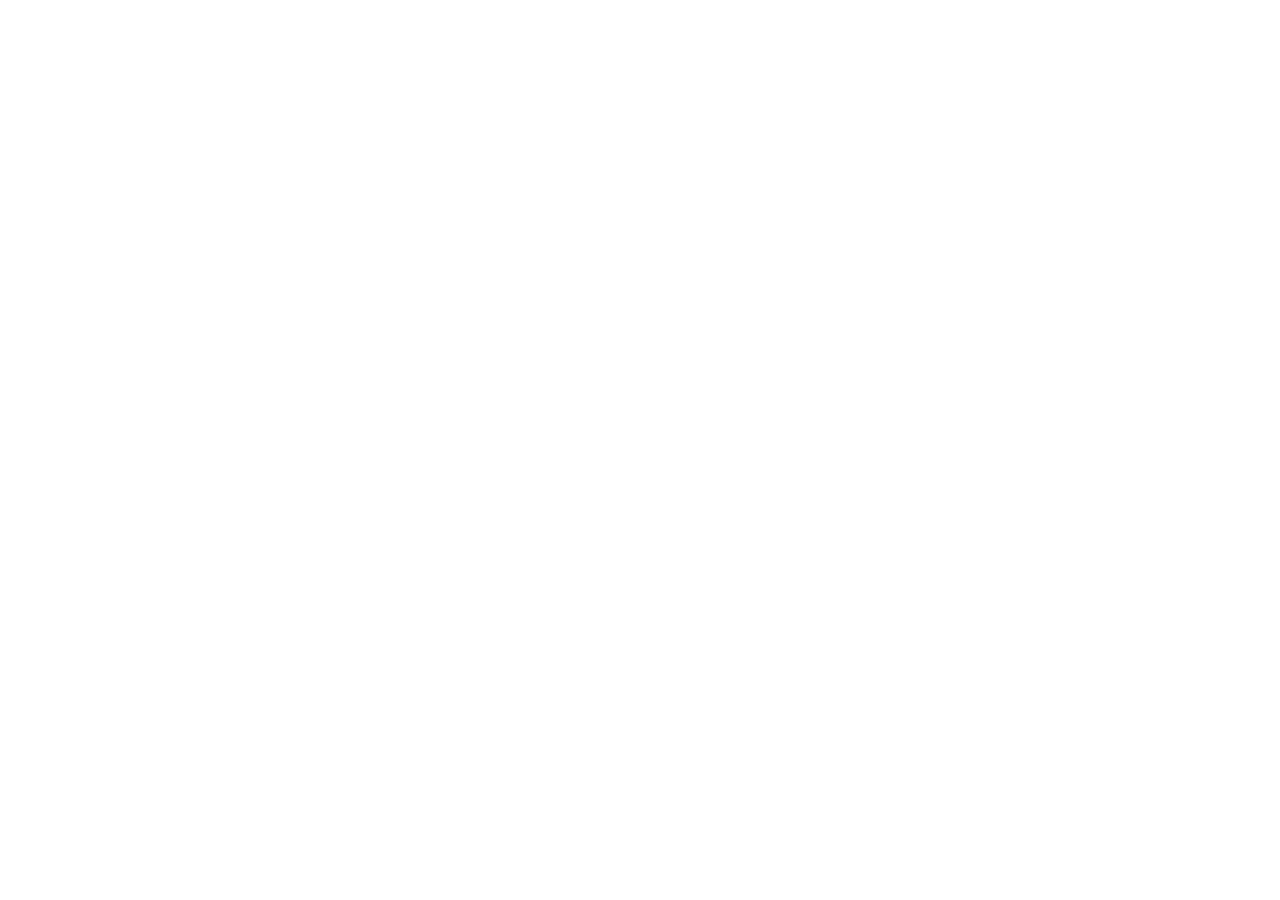
==== commit 563a0752: "Redirect learning platform to rechtmedizinisch.github.io" ====
--- a/index.html
+++ b/index.html
@@ -1,21 +1 @@
-<!doctype html>
-<html lang="de">
-  <head>
-    <meta charset="UTF-8" />
-    <meta name="viewport" content="width=device-width, initial-scale=1.0" />
-    <meta name="theme-color" content="#071d33" />
-    <meta name="description" content="Recht Medizinisch – interaktive Lernplattform zu Arzthaftung, Verfahrensrecht, Berufsrecht und klinischer Praxis." />
-    <meta name="robots" content="noindex, nofollow, noarchive" />
-    <meta property="og:title" content="Recht Medizinisch – Recht haben. Recht bekommen." />
-    <meta property="og:description" content="15 fallbasierte Medizinrechtskurse mit Leitentscheidungen, Praxistransfer, Quiz und strengem Lernfortschritt." />
-    <meta property="og:image" content="./og.png" />
-    <meta property="og:type" content="website" />
-    <link rel="icon" type="image/webp" href="./podcast-cover.webp" />
-    <title>Recht Medizinisch · Lernplattform</title>
-    <script type="module" crossorigin src="./assets/index-RdATEiQB.js"></script>
-    <link rel="stylesheet" crossorigin href="./assets/index-C6q_Ggpb.css">
-  </head>
-  <body>
-    <div id="root"></div>
-  </body>
-</html>
+<!doctype html><html lang="de"><head><meta charset="utf-8"><meta name="viewport" content="width=device-width,initial-scale=1"><meta name="referrer" content="no-referrer"><meta http-equiv="refresh" content="0;url=https://rechtmedizinisch.github.io/"><link rel="canonical" href="https://rechtmedizinisch.github.io/"><title>Recht Medizinisch – neue Adresse</title><style>body{font:18px system-ui;max-width:650px;margin:12vh auto;padding:24px;color:#163846;background:#f6f5ef}a{color:#087f86}</style></head><body><h1>Recht Medizinisch</h1><p>Die Lernplattform ist umgezogen.</p><p><a href="https://rechtmedizinisch.github.io/">Zur neuen Lernplattform →</a></p></body></html>
